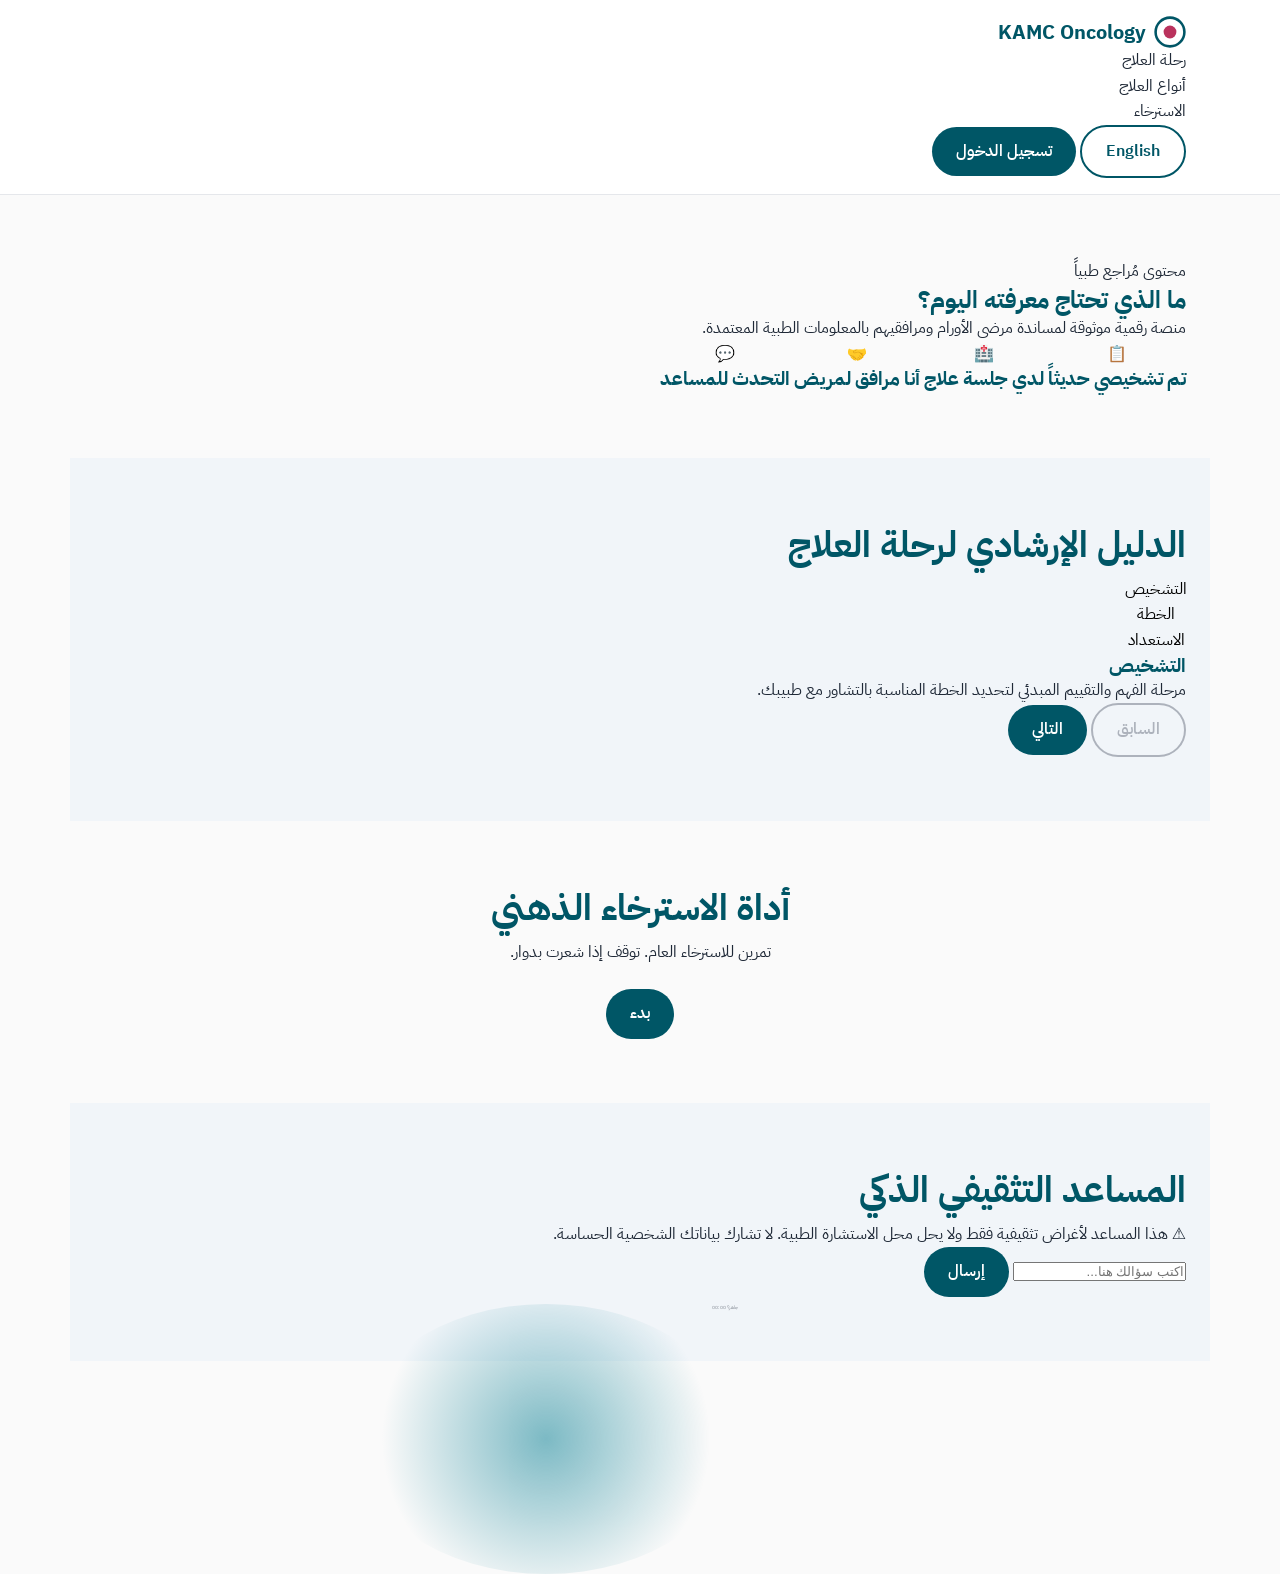
==== index.html @ 9e432407 "Update print statement from 'Hello' to 'Goodbye'" ====
<!DOCTYPE html>
<html lang="ar" dir="rtl">
<head>
    <meta charset="UTF-8">
    <meta name="viewport" content="width=device-width, initial-scale=1.0">
    <title>KAMC Oncology Digital Companion</title>
    <link href="https://fonts.googleapis.com/css2?family=IBM+Plex+Sans+Arabic:wght@400;500;600;700&display=swap" rel="stylesheet">
    <link rel="stylesheet" href="style.css">
</head>
<body>
    <!-- Skip to main content for Accessibility -->
    <a href="#main-content" class="sr-only skip-link" data-i18n="skipLink">تخطي إلى المحتوى الرئيسي</a>

    <!-- Header & Navigation -->
    <header class="main-header" role="banner">
        <div class="container header-content">
            <div class="brand">
                <svg width="32" height="32" viewBox="0 0 100 100"><circle cx="50" cy="50" r="45" fill="none" stroke="var(--teal)" stroke-width="8"/><circle cx="50" cy="50" r="20" fill="var(--rose)"/></svg>
                <span data-i18n="brandName">KAMC Oncology</span>
            </div>
            <nav role="navigation">
                <ul class="nav-links">
                    <li><a href="#journey" data-i18n="navJourney">رحلة العلاج</a></li>
                    <li><a href="#treatments" data-i18n="navTreatments">أنواع العلاج</a></li>
                    <li><a href="#breathing" data-i18n="navBreathing">الاسترخاء</a></li>
                </ul>
            </nav>
            <div class="header-actions">
                <button id="langToggle" class="btn btn-outline" aria-label="تغيير اللغة">English</button>
                <button id="authBtnToggle" class="btn btn-primary" data-i18n="login">تسجيل الدخول</button>
                <button id="logoutBtn" class="btn btn-outline hidden" data-i18n="logout">تسجيل الخروج</button>
            </div>
        </div>
    </header>

    <main id="main-content">
        <!-- Hero Section -->
        <section class="hero container">
            <div class="hero-text">
                <span class="badge" data-i18n="medicalBadge">محتوى مُراجع طبياً</span>
                <h1 data-i18n="heroTitle">ما الذي تحتاج معرفته اليوم؟</h1>
                <p data-i18n="heroDesc">منصة رقمية موثوقة لمساندة مرضى الأورام ومرافقيهم بالمعلومات الطبية المعتمدة.</p>
            </div>
            <div class="hero-cards">
                <button class="card" onclick="document.getElementById('journey').scrollIntoView()">
                    <span class="icon">📋</span>
                    <h3 data-i18n="cardNew">تم تشخيصي حديثاً</h3>
                </button>
                <button class="card" onclick="document.getElementById('treatments').scrollIntoView()">
                    <span class="icon">🏥</span>
                    <h3 data-i18n="cardSession">لدي جلسة علاج</h3>
                </button>
                <button class="card" onclick="document.getElementById('caregiver').scrollIntoView()">
                    <span class="icon">🤝</span>
                    <h3 data-i18n="cardCaregiver">أنا مرافق لمريض</h3>
                </button>
                <button class="card" onclick="document.getElementById('ai-chat').scrollIntoView()">
                    <span class="icon">💬</span>
                    <h3 data-i18n="cardAI">التحدث للمساعد</h3>
                </button>
            </div>
        </section>

        <!-- Journey Stepper -->
        <section id="journey" class="container section-padding bg-soft">
            <h2 class="section-title" data-i18n="journeyTitle">الدليل الإرشادي لرحلة العلاج</h2>
            <div class="stepper">
                <div class="step-buttons" role="tablist">
                    <button class="step-btn active" data-step="0" role="tab" aria-selected="true" data-i18n="step1">التشخيص</button>
                    <button class="step-btn" data-step="1" role="tab" aria-selected="false" data-i18n="step2">الخطة</button>
                    <button class="step-btn" data-step="2" role="tab" aria-selected="false" data-i18n="step3">الاستعداد</button>
                </div>
                <div class="step-content card" aria-live="polite">
                    <h3 id="step-title">التشخيص</h3>
                    <p id="step-desc">مرحلة الفهم والتقييم المبدئي لتحديد الخطة المناسبة بالتشاور مع طبيبك.</p>
                </div>
                <div class="step-controls">
                    <button id="prevStep" class="btn btn-outline" disabled data-i18n="prev">السابق</button>
                    <button id="nextStep" class="btn btn-primary" data-i18n="next">التالي</button>
                </div>
            </div>
        </section>

        <!-- Breathing Tool (Fully Functional) -->
        <section id="breathing" class="container section-padding">
            <h2 class="section-title text-center" data-i18n="breathTitle">أداة الاسترخاء الذهني</h2>
            <p class="text-center" data-i18n="breathWarning">تمرين للاسترخاء العام. توقف إذا شعرت بدوار.</p>
            <div class="breathing-app">
                <div class="breath-circle">
                    <span id="breath-instruction" data-i18n="breathReady">جاهز؟</span>
                    <span id="breath-timer">00:00</span>
                </div>
                <div class="breath-controls mt-4">
                    <button id="startBreath" class="btn btn-primary" data-i18n="start">بدء</button>
                    <button id="pauseBreath" class="btn btn-outline hidden" data-i18n="pause">إيقاف مؤقت</button>
                    <button id="stopBreath" class="btn btn-outline text-danger hidden" data-i18n="stop">إنهاء</button>
                </div>
            </div>
        </section>

        <!-- AI Assistant (Production Ready Structure) -->
        <section id="ai-chat" class="container section-padding bg-soft">
            <h2 class="section-title" data-i18n="aiTitle">المساعد التثقيفي الذكي</h2>
            <div class="chat-container card">
                <div class="chat-disclaimer" data-i18n="aiDisclaimer">
                    ⚠️ هذا المساعد لأغراض تثقيفية فقط ولا يحل محل الاستشارة الطبية. لا تشارك بياناتك الشخصية الحساسة.
                </div>
                <div id="chat-window" class="chat-window" aria-live="polite">
                    <!-- Messages will be injected here -->
                </div>
                <form id="chat-form" class="chat-input-area">
                    <input type="text" id="chat-input" required placeholder="اكتب سؤالك هنا..." data-i18n-placeholder="chatPlaceholder">
                    <button type="submit" class="btn btn-primary" id="chat-submit" data-i18n="send">إرسال</button>
                </form>
            </div>
        </section>
    </main>

    <!-- Auth Modal (Login/Register) -->
    <dialog id="authModal" class="modal">
        <div class="modal-content">
            <button id="closeAuth" class="close-btn">&times;</button>
            <h2 data-i18n="login">تسجيل الدخول</h2>
            <form id="authForm">
                <div class="form-group">
                    <label data-i18n="email">البريد الإلكتروني</label>
                    <input type="email" id="emailInput" required>
                </div>
                <div class="form-group">
                    <label data-i18n="password">كلمة المرور</label>
                    <input type="password" id="passwordInput" required>
                </div>
                <div id="authError" class="text-danger hidden"></div>
                <button type="submit" class="btn btn-primary w-100 mt-4" id="submitAuth" data-i18n="login">دخول</button>
            </form>
        </div>
    </dialog>

    <!-- Toast Notifications -->
    <div id="toastContainer" aria-live="assertive"></div>

    <script src="app.js"></script>
</body>
</html>
---- style.css ----
/* ==========================================================================
   DESIGN SYSTEM & VARIABLES (WCAG 2.2 AA Compliant)
   ========================================================================== */
   :root {
    /* Main Brand Colors */
    --teal: #005666;        /* Deepened from original for text contrast */
    --teal-light: #007A8F;
    --teal-bg: #E5F0F2;
    --rose: #BA325D;        /* Deepened pink for contrast */
    --rose-light: #D94B78;
    
    /* Neutrals */
    --bg-main: #FAFAFA;
    --bg-soft: #F1F5F9;
    --bg-dark: #111827;
    --surface: #FFFFFF;
    
    /* Typography Colors */
    --text-primary: #1F2937;
    --text-secondary: #4B5563;
    --text-muted: #6B7280;
    --text-light: #F9FAFB;
    --text-light-muted: #9CA3AF;
    
    /* Status Colors */
    --danger: #DC2626;
    --danger-bg: #FEF2F2;
    --warning: #F59E0B;
    --border: #E5E7EB;
    
    /* Typography */
    --font-sans: 'IBM Plex Sans Arabic', system-ui, sans-serif;
    
    /* Grid & Spacing (8pt system) */
    --space-4: 0.25rem; --space-8: 0.5rem; --space-16: 1rem;
    --space-24: 1.5rem; --space-32: 2rem; --space-48: 3rem; --space-64: 4rem;
    
    /* Radii & Shadows */
    --radius-sm: 8px; --radius-md: 12px; --radius-lg: 16px; --radius-full: 9999px;
    --shadow-sm: 0 1px 2px rgba(0,0,0,0.05);
    --shadow-md: 0 4px 6px -1px rgba(0,0,0,0.1), 0 2px 4px -1px rgba(0,0,0,0.06);
    
    /* Transitions */
    --trans-fast: 0.2s ease;
    --trans-slow: 0.4s cubic-bezier(0.4, 0, 0.2, 1);
}

/* ==========================================================================
   RESET & BASE
   ========================================================================== */
*, *::before, *::after { box-sizing: border-box; margin: 0; padding: 0; }
html { scroll-behavior: smooth; font-size: 16px; }
body { font-family: var(--font-sans); background: var(--bg-main); color: var(--text-primary); line-height: 1.6; }
img, svg { max-width: 100%; display: block; }
button { background: none; border: none; cursor: pointer; font: inherit; }
ul { list-style: none; }
a { text-decoration: none; color: inherit; }

/* Accessibility */
:focus-visible { outline: 3px solid var(--rose); outline-offset: 2px; }
.sr-only { position: absolute; width: 1px; height: 1px; padding: 0; overflow: hidden; clip: rect(0,0,0,0); white-space: nowrap; border: 0; }
.skip-link { position: absolute; top: -50px; left: 0; background: var(--teal); color: white; padding: var(--space-8) var(--space-16); z-index: 1000; transition: top var(--trans-fast); }
.skip-link:focus { top: 0; }

/* Utility Classes */
.container { width: 100%; max-width: 1140px; margin: 0 auto; padding-inline: var(--space-24); }
.text-center { text-align: center; }
.text-danger { color: var(--danger); }
.text-warning { color: var(--warning); }
.text-muted { color: var(--text-muted); }
.bg-soft { background: var(--bg-soft); }
.bg-dark { background: var(--bg-dark); }
.text-light { color: var(--text-light); }
.text-light-muted { color: var(--text-light-muted); }
.hidden { display: none !important; }
.mt-4 { margin-top: var(--space-24); }
.mb-2 { margin-bottom: var(--space-8); }
.mb-4 { margin-bottom: var(--space-16); }

/* Typography */
h1, h2, h3 { color: var(--teal); line-height: 1.3; font-weight: 700; }
h1.title-light, h2.title-light { color: var(--text-light); }
.section-header { margin-bottom: var(--space-48); }
.section-title { font-size: clamp(1.75rem, 4vw, 2.25rem); margin-bottom: var(--space-8); }
.section-subtitle { font-size: 1.125rem; color: var(--text-secondary); max-width: 700px; margin-inline: auto; }

/* Buttons */
.btn { display: inline-flex; align-items: center; justify-content: center; padding: 0.75rem 1.5rem; border-radius: var(--radius-full); font-weight: 600; font-size: 1rem; transition: all var(--trans-fast); min-height: 48px; }
.btn-sm { padding: 0.5rem 1rem; min-height: 40px; font-size: 0.875rem; }
.btn-lg { padding: 1rem 2rem; font-size: 1.125rem; }
.btn-primary { background: var(--teal); color: white; }
.btn-primary:hover:not(:disabled) { background: var(--teal-light); transform: translateY(-2px); box-shadow: var(--shadow-md); }
.btn-primary:disabled { opacity: 0.6; cursor: not-allowed; }
.btn-secondary { background: var(--rose); color: white; }
.btn-secondary:hover { background: var(--rose-light); transform: translateY(-2px); }
.btn-outline { border: 2px solid var(--teal); color: var(--teal); }
.btn-outline:hover:not(:disabled) { background: var(--teal); color: white; }
.btn-outline:disabled { opacity: 0.5; border-color: var(--text-muted); color: var(--text-muted); cursor: not-allowed; }
.outline-light { border-color: var(--text-light-muted); color: var(--text-light); }
.outline-light:hover { border-color: var(--surface); background: transparent; color: var(--surface); }
.btn-text { color: var(--text-muted); font-weight: 500; }
.btn-text:hover { color: var(--teal); text-decoration: underline; }

/* Layout Elements */
section { padding-block: var(--space-64); }
.card-elevated { background: var(--surface); border-radius: var(--radius-lg); box-shadow: var(--shadow-sm); border: 1px solid var(--border); }

/* ==========================================================================
   HEADER & NAVIGATION
   ========================================================================== */
.main-header { position: sticky; top: 0; z-index: 100; background: rgba(255,255,255,0.95); backdrop-filter: blur(8px); border-bottom: 1px solid var(--border); padding-block: var(--space-16); }
.header-container { display: flex; justify-content: space-between; align-items: center; }
.brand { display: flex; align-items: center; gap: var(--space-8); font-weight: 700; color: var(--teal); font-size: 1.25rem; }
.main-nav { display: flex; align-items: center; gap: var(--space-32); }
.nav-list { display: flex; gap: var(--space-16); }
.nav-list a { padding: var(--space-8); color: var(--text-primary); font-weight: 500; transition: color var(--trans-fast); }
.nav-list a:hover { color: var(--rose); }
.nav-actions { display: flex; gap: var(--space-8); }
.menu-toggle { display: none; width: 44px; height: 44px; position: relative; }
.hamburger, .hamburger::before, .hamburger::after { content: ''; position: absolute; width: 24px; height: 2px; background: var(--teal); left: 10px; transition: var(--trans-fast); }
.hamburger { top: 21px; }
.hamburger::before { top: -8px; left: 0; }
.hamburger::after { top: 8px; left: 0; }

/* ==========================================================================
   HERO SECTION (Grid Balanced)
   ========================================================================== */
.hero-grid { display: grid; grid-template-columns: 1fr 1fr; gap: var(--space-48); align-items: center; }
.medical-badge { display: inline-flex; align-items: center; gap: var(--space-4); background: var(--teal-bg); color: var(--teal); padding: var(--space-4) var(--space-16); border-radius: var(--radius-full); font-size: 0.875rem; font-weight: 600; margin-bottom: var(--space-16); }
.hero-title { font-size: clamp(2rem, 4vw, 3.5rem); margin-bottom: var(--space-16); }
.hero-desc { font-size: 1.125rem; margin-bottom: var(--space-32); }

.path-grid { display: grid; grid-template-columns: 1fr 1fr; gap: var(--space-16); }
.path-card { background: var(--surface); border: 1px solid var(--border); border-radius: var(--radius-lg); padding: var(--space-24); text-align: start; transition: all var(--trans-fast); display: flex; flex-direction: column; gap: var(--space-16); position: relative; overflow: hidden; }
.path-card .icon-wrapper { width: 48px; height: 48px; background: var(--bg-soft); border-radius: var(--radius-md); display: flex; align-items: center; justify-content: center; color: var(--teal); transition: var(--trans-fast); }
.path-card .icon-wrapper svg { width: 24px; height: 24px; }
.path-card h2 { font-size: 1.125rem; margin-bottom: var(--space-4); color: var(--text-primary); transition: color var(--trans-fast); }
.path-card p { font-size: 0.875rem; color: var(--text-secondary); margin: 0; }
.path-card:hover { border-color: var(--teal); box-shadow: var(--shadow-md); transform: translateY(-4px); }
.path-card:hover .icon-wrapper { background: var(--teal); color: white; }
.path-card:hover h2 { color: var(--teal); }

/* ==========================================================================
   JOURNEY STEPPER
   ========================================================================== */
.stepper-container { position: relative; max-width: 800px; margin: 0 auto var(--space-32); padding-top: var(--space-16); }
.stepper-track { position: absolute; top: 38px; left: 0; right: 0; height: 4px; background: var(--border); border-radius: 2px; z-index: 1; }
.stepper-progress { position: absolute; top: 0; right: 0; height: 100%; background: var(--teal); transition: width var(--trans-slow); width: 0%; }
[dir="ltr"] .stepper-progress { right: auto; left: 0; }
.stepper-steps { display: flex; justify-content: space-between; position: relative; z-index: 2; }
.step-btn { display: flex; flex-direction: column; align-items: center; gap: var(--space-8); width: 60px; outline-offset: 4px; }
.step-num { width: 48px; height: 48px; background: var(--surface); border: 3px solid var(--border); border-radius: 50%; display: flex; align-items: center; justify-content: center; font-weight: 700; color: var(--text-muted); transition: all var(--trans-fast); }
.step-lbl { font-size: 0.875rem; font-weight: 600; color: var(--text-muted); transition: color var(--trans-fast); }
.step-btn.active .step-num, .step-btn:hover .step-num { border-color: var(--teal); color: var(--teal); }
.step-btn.active .step-num { background: var(--teal); color: white; transform: scale(1.1); box-shadow: var(--shadow-sm); }
.step-btn.active .step-lbl { color: var(--teal); }

.journey-content { max-width: 800px; margin: 0 auto; padding: var(--space-32); min-height: 200px; animation: fadeIn var(--trans-fast); }
@keyframes fadeIn { from { opacity: 0; transform: translateY(10px); } to { opacity: 1; transform: translateY(0); } }

.journey-details-grid { display: grid; grid-template-columns: 1fr; gap: var(--space-16); margin-top: var(--space-16); }
.detail-box { background: var(--bg-soft); padding: var(--space-16); border-radius: var(--radius-md); border-right: 4px solid var(--teal); }
[dir="ltr"] .detail-box { border-right: none; border-left: 4px solid var(--teal); }
.detail-box h4 { margin-bottom: var(--space-8); font-size: 1rem; }

/* ==========================================================================
   TREATMENT TABS
   ========================================================================== */
.split-layout { display: grid; grid-template-columns: 250px 1fr; gap: var(--space-32); align-items: start; }
.treatment-tabs { display: flex; flex-direction: column; gap: var(--space-8); }
.tab-btn { padding: var(--space-16); text-align: start; border-radius: var(--radius-md); font-weight: 600; color: var(--text-secondary); border: 1px solid transparent; transition: all var(--trans-fast); position: relative; }
.tab-btn:hover { background: var(--surface); border-color: var(--border); }
.tab-btn.active { background: var(--surface); color: var(--teal); border-color: var(--border); box-shadow: var(--shadow-sm); }
.tab-btn.active::before { content: ''; position: absolute; right: 0; top: 10%; bottom: 10%; width: 4px; background: var(--teal); border-radius: 4px; }
[dir="ltr"] .tab-btn.active::before { right: auto; left: 0; }

.treatment-details { padding: var(--space-32); min-height: 300px; animation: fadeIn var(--trans-fast); }
.bullet-list { list-style: none; margin-top: var(--space-16); }
.bullet-list li { position: relative; padding-inline-start: var(--space-24); margin-bottom: var(--space-8); color: var(--text-secondary); }
.bullet-list li::before { content: '•'; position: absolute; inset-inline-start: 8px; color: var(--teal); font-size: 1.5rem; line-height: 1; top: -4px; }

/* ==========================================================================
   BREATHING EXERCISE (Restored & Enhanced)
   ========================================================================== */
.breathing-section { border-top: 4px solid var(--teal-light); }
.breath-setup { margin-bottom: var(--space-32); }
.custom-select { padding: 8px 16px; border-radius: var(--radius-full); border: 1px solid var(--text-muted); background: var(--bg-dark); color: white; font-family: inherit; font-size: 1rem; cursor: pointer; }

.breath-ui { position: relative; width: 280px; height: 280px; margin: 0 auto var(--space-32); display: flex; align-items: center; justify-content: center; }
.breath-circle-bg { position: absolute; inset: 0; border: 2px dashed rgba(255,255,255,0.2); border-radius: 50%; }
.breath-circle { position: absolute; width: 100%; height: 100%; background: radial-gradient(circle, var(--teal-light) 0%, transparent 70%); border-radius: 50%; opacity: 0.5; transform: scale(0.3); transition: transform 0.5s linear; }
.breath-text { position: relative; z-index: 2; display: flex; flex-direction: column; align-items: center; }
.phase-text { font-size: 2rem; font-weight: 700; color: white; text-shadow: 0 2px 4px rgba(0,0,0,0.3); margin-bottom: var(--space-8); }
.time-text { font-size: 1.5rem; font-variant-numeric: tabular-nums; opacity: 0.8; }

/* CSS Classes for Animation states controlled by JS */
.breath-circle.inhale { transform: scale(1); transition-duration: 4s; }
.breath-circle.hold { transform: scale(1); transition-duration: 0s; }
.breath-circle.exhale { transform: scale(0.3); transition-duration: 6s; }

.breath-controls { display: flex; justify-content: center; gap: var(--space-16); }

/* ==========================================================================
   CAREGIVER ACCORDION
   ========================================================================== */
.accordion-group { max-width: 800px; margin: 0 auto; display: flex; flex-direction: column; gap: var(--space-16); }
.accordion-item { overflow: hidden; }
.accordion-trigger { width: 100%; display: flex; justify-content: space-between; align-items: center; padding: var(--space-24); font-size: 1.125rem; font-weight: 600; color: var(--text-primary); text-align: start; }
.accordion-trigger .chevron { width: 24px; height: 24px; fill: var(--text-muted); transition: transform var(--trans-fast); }
.accordion-trigger[aria-expanded="true"] { color: var(--teal); padding-bottom: var(--space-8); }
.accordion-trigger[aria-expanded="true"] .chevron { transform: rotate(180deg); fill: var(--teal); }

.accordion-content { max-height: 0; overflow: hidden; transition: max-height var(--trans-slow); }
.accordion-content .content-inner { padding: 0 var(--space-24) var(--space-24) var(--space-24); color: var(--text-secondary); }
.border-danger-left { border-right: 4px solid var(--danger); background: var(--danger-bg); padding: var(--space-16); border-radius: var(--radius-sm); }
[dir="ltr"] .border-danger-left { border-right: none; border-left: 4px solid var(--danger); }

/* ==========================================================================
   VIDEO LIBRARY
   ========================================================================== */
.video-grid { display: grid; grid-template-columns: repeat(auto-fit, minmax(300px, 1fr)); gap: var(--space-32); }
.video-card { background: var(--surface); border: 1px solid var(--border); border-radius: var(--radius-lg); overflow: hidden; cursor: pointer; transition: transform var(--trans-fast); display: flex; flex-direction: column; }
.video-card:hover { transform: translateY(-4px); box-shadow: var(--shadow-md); border-color: var(--teal-light); }
.vid-thumb { height: 180px; position: relative; display: flex; align-items: center; justify-content: center; }
.vid-overlay { position: absolute; inset: 0; background: linear-gradient(180deg, transparent 50%, rgba(0,0,0,0.6)); }
.play-icon { width: 64px; height: 64px; fill: white; z-index: 2; transition: transform var(--trans-fast); filter: drop-shadow(0 4px 4px rgba(0,0,0,0.3)); }
.video-card:hover .play-icon { transform: scale(1.1); }
.vid-duration { position: absolute; bottom: 8px; right: 8px; background: rgba(0,0,0,0.8); color: white; padding: 2px 8px; border-radius: 4px; font-size: 0.75rem; font-weight: 600; z-index: 2; }
[dir="rtl"] .vid-duration { right: auto; left: 8px; }
.vid-info { padding: var(--space-16); }
.vid-info h3 { font-size: 1.125rem; margin-bottom: var(--space-8); }
.vid-info p { font-size: 0.875rem; color: var(--text-secondary); margin: 0; }

/* ==========================================================================
   CHATBOT (Educational Guide)
   ========================================================================== */
.chat-wrapper { max-width: 700px; margin: 0 auto; height: 500px; display: flex; flex-direction: column; border: 1px solid var(--border); overflow: hidden; }
.chat-header { background: var(--teal); color: white; padding: var(--space-16); display: flex; justify-content: space-between; align-items: center; }
.chat-title-area { display: flex; align-items: center; gap: var(--space-8); }
.chat-title { font-size: 1.125rem; color: white; margin: 0; }
.chat-header .btn-text { color: rgba(255,255,255,0.8); }
.chat-header .btn-text:hover { color: white; text-decoration: none; }

.chat-body { flex: 1; background: var(--bg-main); padding: var(--space-16); overflow-y: auto; display: flex; flex-direction: column; gap: var(--space-16); }
.message { display: flex; width: 100%; }
.message.assistant { justify-content: flex-start; }
.message.user { justify-content: flex-end; }
.bubble { max-width: 85%; padding: 12px 16px; border-radius: var(--radius-lg); font-size: 0.95rem; line-height: 1.5; animation: fadeIn var(--trans-fast); }
.assistant .bubble { background: var(--surface); border: 1px solid var(--border); border-bottom-right-radius: 4px; color: var(--text-primary); }
[dir="ltr"] .assistant .bubble { border-bottom-right-radius: var(--radius-lg); border-bottom-left-radius: 4px; }
.user .bubble { background: var(--teal); color: white; border-bottom-left-radius: 4px; }
[dir="ltr"] .user .bubble { border-bottom-left-radius: var(--radius-lg); border-bottom-right-radius: 4px; }

.chat-footer { background: var(--surface); border-top: 1px solid var(--border); padding: var(--space-16); display: flex; flex-direction: column; gap: var(--space-8); }
.suggestions { display: flex; gap: var(--space-8); overflow-x: auto; scrollbar-width: none; padding-bottom: 4px; }
.chip { padding: 6px 12px; background: var(--bg-soft); border: 1px solid var(--border); border-radius: var(--radius-full); font-size: 0.875rem; color: var(--text-secondary); white-space: nowrap; transition: background var(--trans-fast); }
.chip:hover { background: var(--teal-bg); border-color: var(--teal); color: var(--teal); }

.input-group { display: flex; gap: var(--space-8); }
.input-group input { flex: 1; padding: 12px 16px; border: 1px solid var(--border); border-radius: var(--radius-full); font-family: inherit; font-size: 1rem; transition: border-color var(--trans-fast); }
.input-group input:focus { outline: none; border-color: var(--teal); box-shadow: 0 0 0 3px rgba(0, 86, 102, 0.1); }

/* ==========================================================================
   FOOTER & MODALS
   ========================================================================== */
.main-footer { background: var(--bg-dark); color: var(--text-light); padding-block: var(--space-48); border-top: 4px solid var(--teal); }

.custom-modal { margin: auto; padding: 0; border: none; border-radius: var(--radius-lg); background: transparent; width: 90vw; max-width: 800px; box-shadow: var(--shadow-lg); }
.custom-modal::backdrop { background: rgba(17, 24, 39, 0.8); backdrop-filter: blur(4px); }
.modal-content { background: var(--bg-dark); position: relative; border: 1px solid rgba(255,255,255,0.1); border-radius: var(--radius-lg); overflow: hidden; }
.close-btn { position: absolute; top: 16px; right: 16px; width: 32px; height: 32px; background: rgba(255,255,255,0.1); color: white; border-radius: 50%; display: flex; align-items: center; justify-content: center; font-size: 1.5rem; transition: background var(--trans-fast); z-index: 10; }
[dir="rtl"] .close-btn { right: auto; left: 16px; }
.close-btn:hover { background: var(--danger); }
.video-player-placeholder { padding-bottom: 56.25%; height: 0; display: flex; flex-direction: column; align-items: center; justify-content: center; text-align: center; padding-inline: 20px; }

.toast-container { position: fixed; bottom: 24px; left: 50%; transform: translateX(-50%); display: flex; flex-direction: column; gap: 8px; z-index: 9999; }
.toast { background: var(--teal); color: white; padding: 12px 24px; border-radius: var(--radius-full); font-size: 0.9rem; font-weight: 500; box-shadow: var(--shadow-md); animation: slideUp 0.3s ease forwards; }
@keyframes slideUp { from { opacity: 0; transform: translateY(20px); } to { opacity: 1; transform: translateY(0); } }

/* ==========================================================================
   RESPONSIVE (Mobile adjustments)
   ========================================================================== */
@media (max-width: 768px) {
    .menu-toggle { display: block; }
    .main-nav { position: fixed; top: 76px; left: 0; right: 0; background: var(--surface); flex-direction: column; padding: var(--space-24); box-shadow: var(--shadow-md); transform: translateY(-150%); transition: transform var(--trans-slow); border-bottom: 1px solid var(--border); }
    .main-nav.active { transform: translateY(0); }
    .nav-list { flex-direction: column; align-items: center; width: 100%; }
    .nav-actions { margin-top: var(--space-16); flex-direction: column; width: 100%; }
    
    .hero-grid { grid-template-columns: 1fr; text-align: center; gap: var(--space-32); }
    .path-grid { grid-template-columns: 1fr; }
    .path-card { align-items: center; text-align: center; }
    
    .stepper-steps { overflow-x: auto; padding-bottom: 8px; justify-content: flex-start; gap: 32px; }
    .stepper-track { top: 24px; }
    .step-num { width: 32px; height: 32px; font-size: 0.875rem; border-width: 2px; }
    
    .split-layout { grid-template-columns: 1fr; gap: var(--space-16); }
    .treatment-tabs { flex-direction: row; overflow-x: auto; padding-bottom: 4px; border-bottom: 1px solid var(--border); }
    .tab-btn { white-space: nowrap; border: none; border-radius: 0; padding: var(--space-8) var(--space-16); }
    .tab-btn.active { box-shadow: none; border-bottom: 3px solid var(--teal); }
    .tab-btn.active::before { display: none; }
    .treatment-details { padding: var(--space-16); min-height: auto; }
}

@media (prefers-reduced-motion: reduce) {
    * { animation-duration: 0.01ms !important; transition-duration: 0.01ms !important; }
}
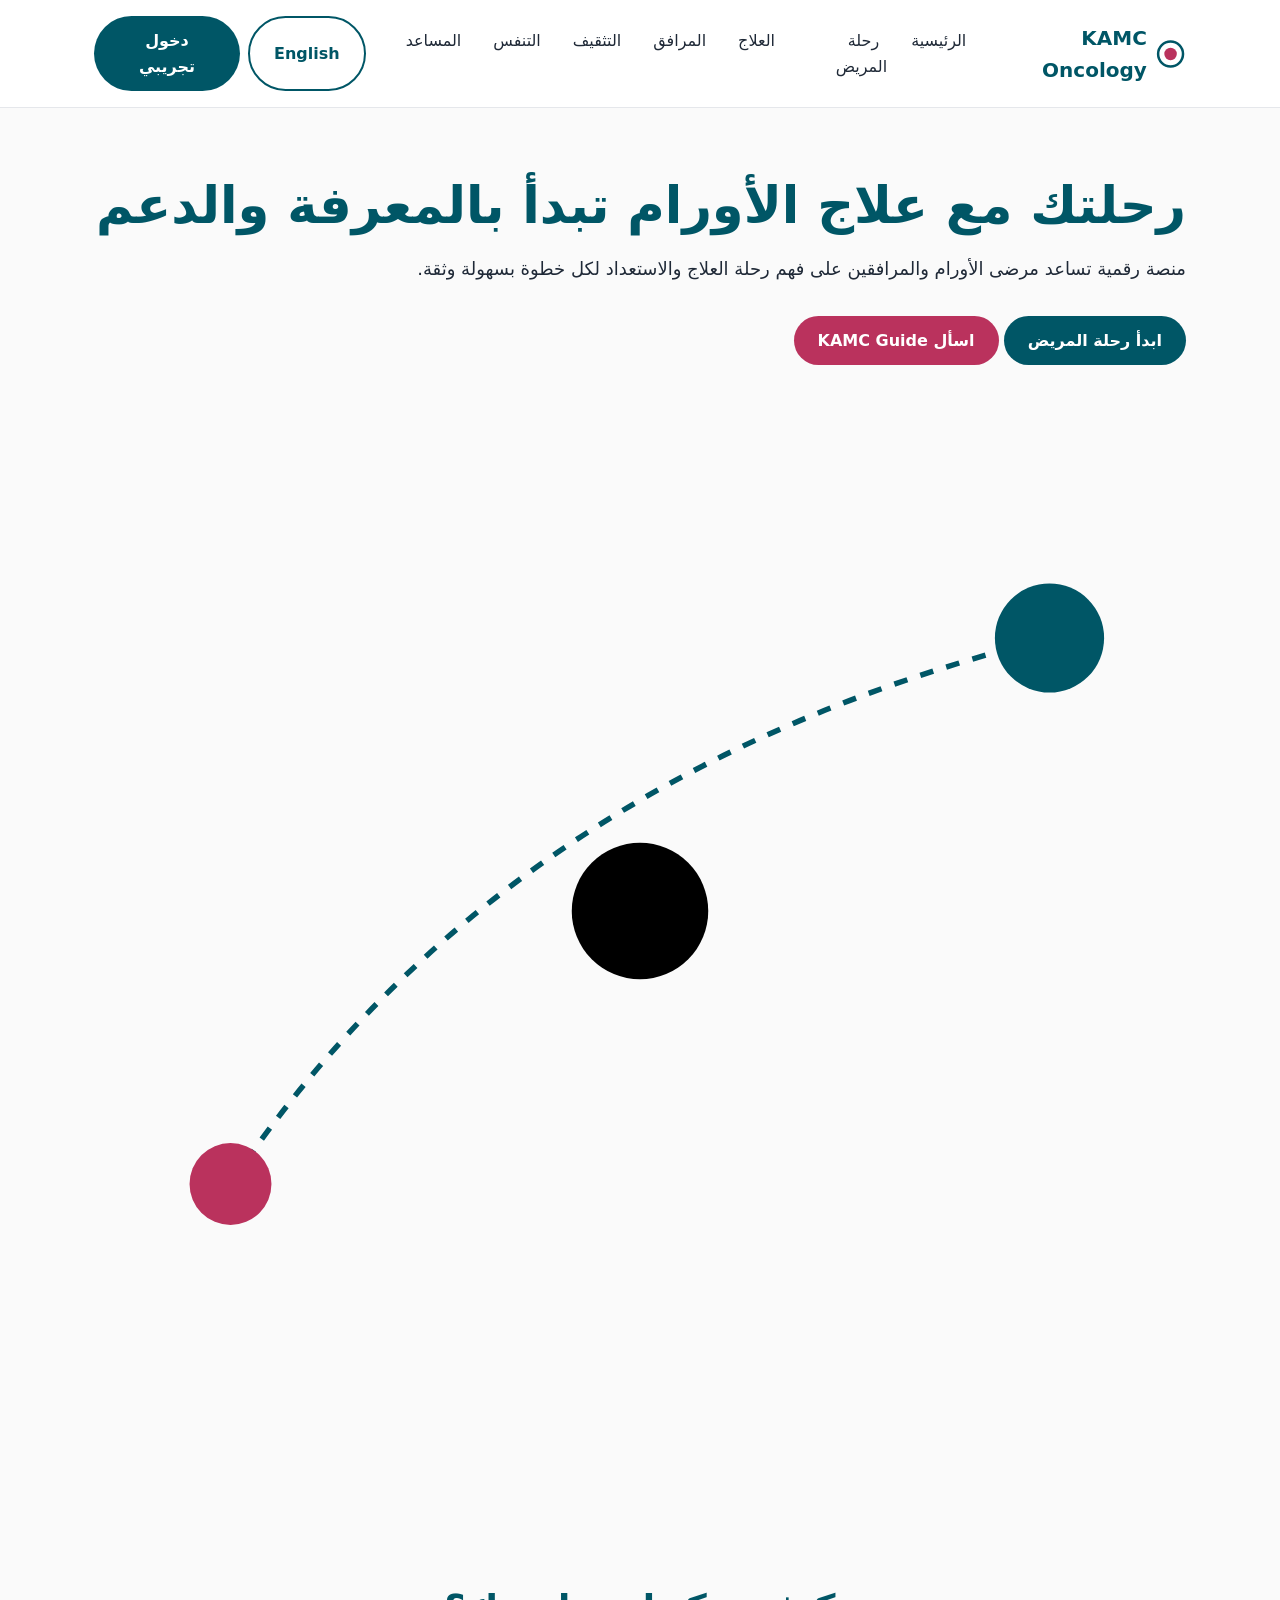
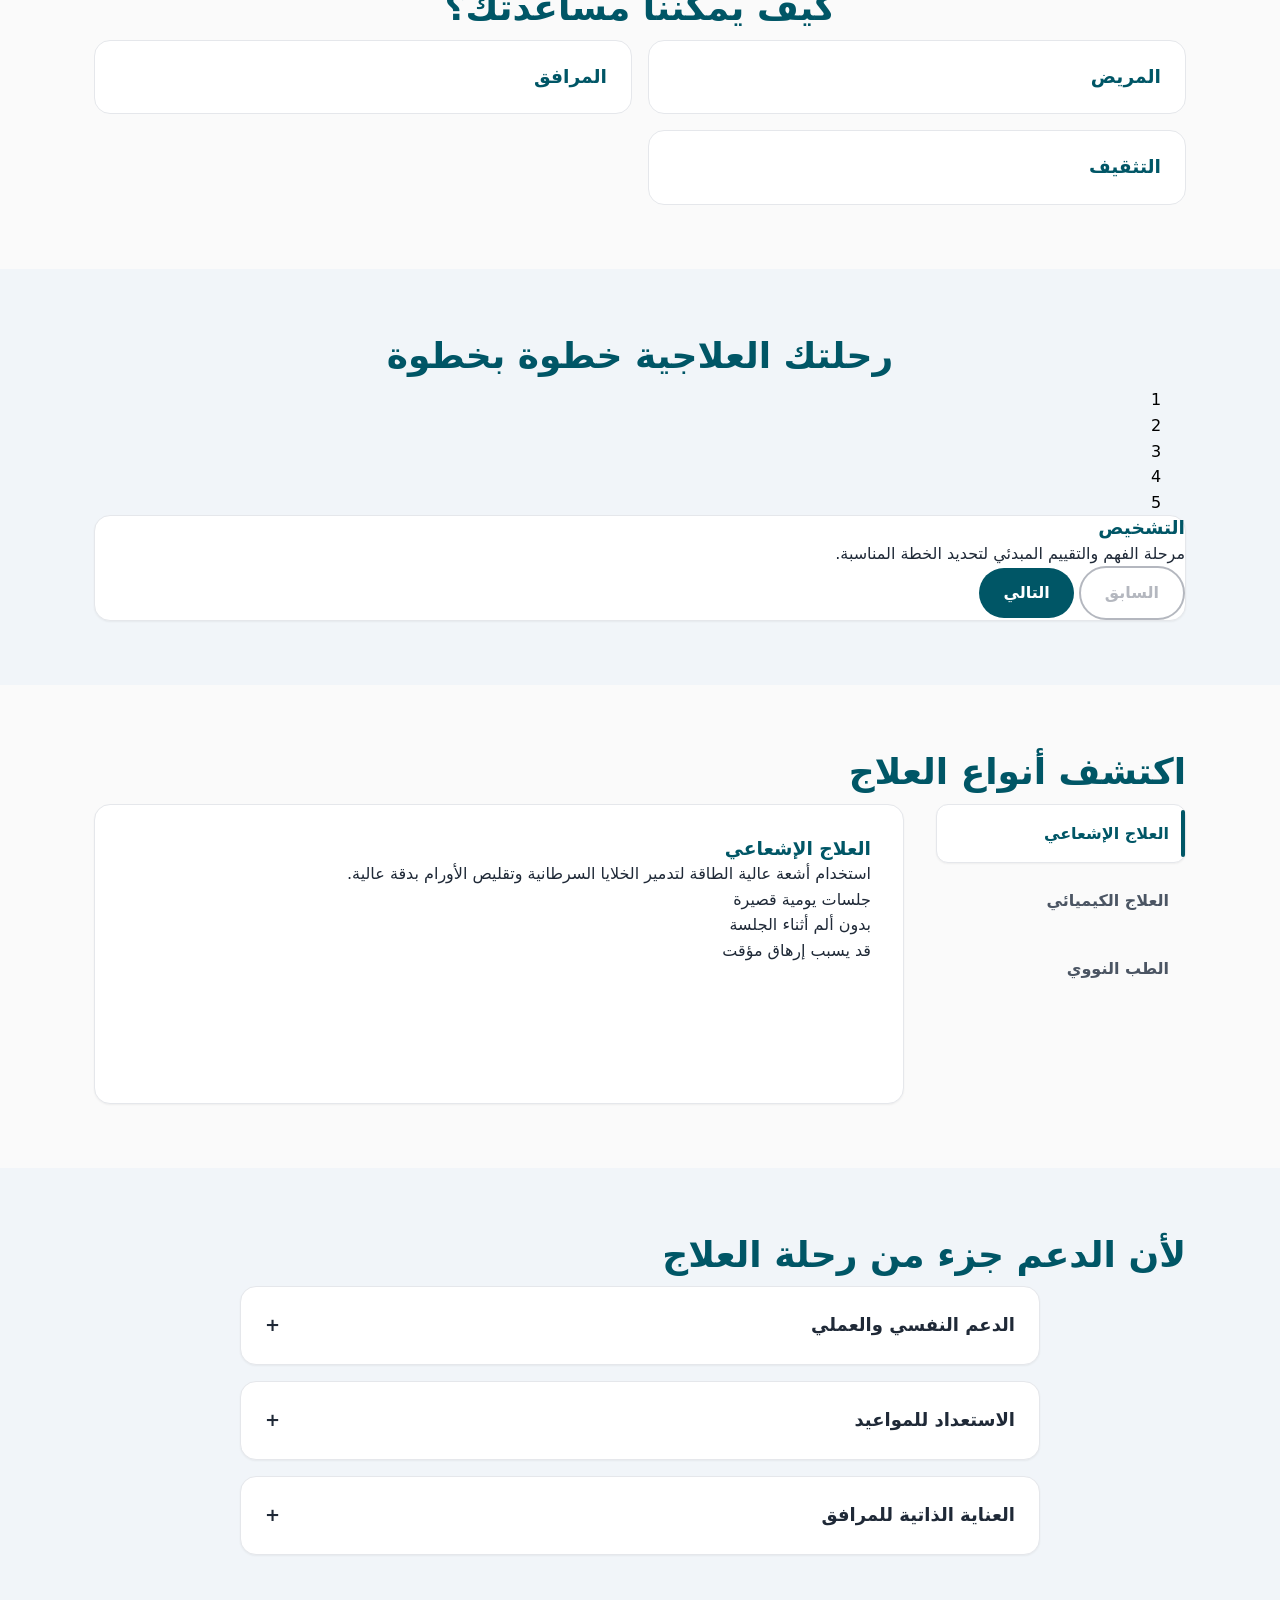
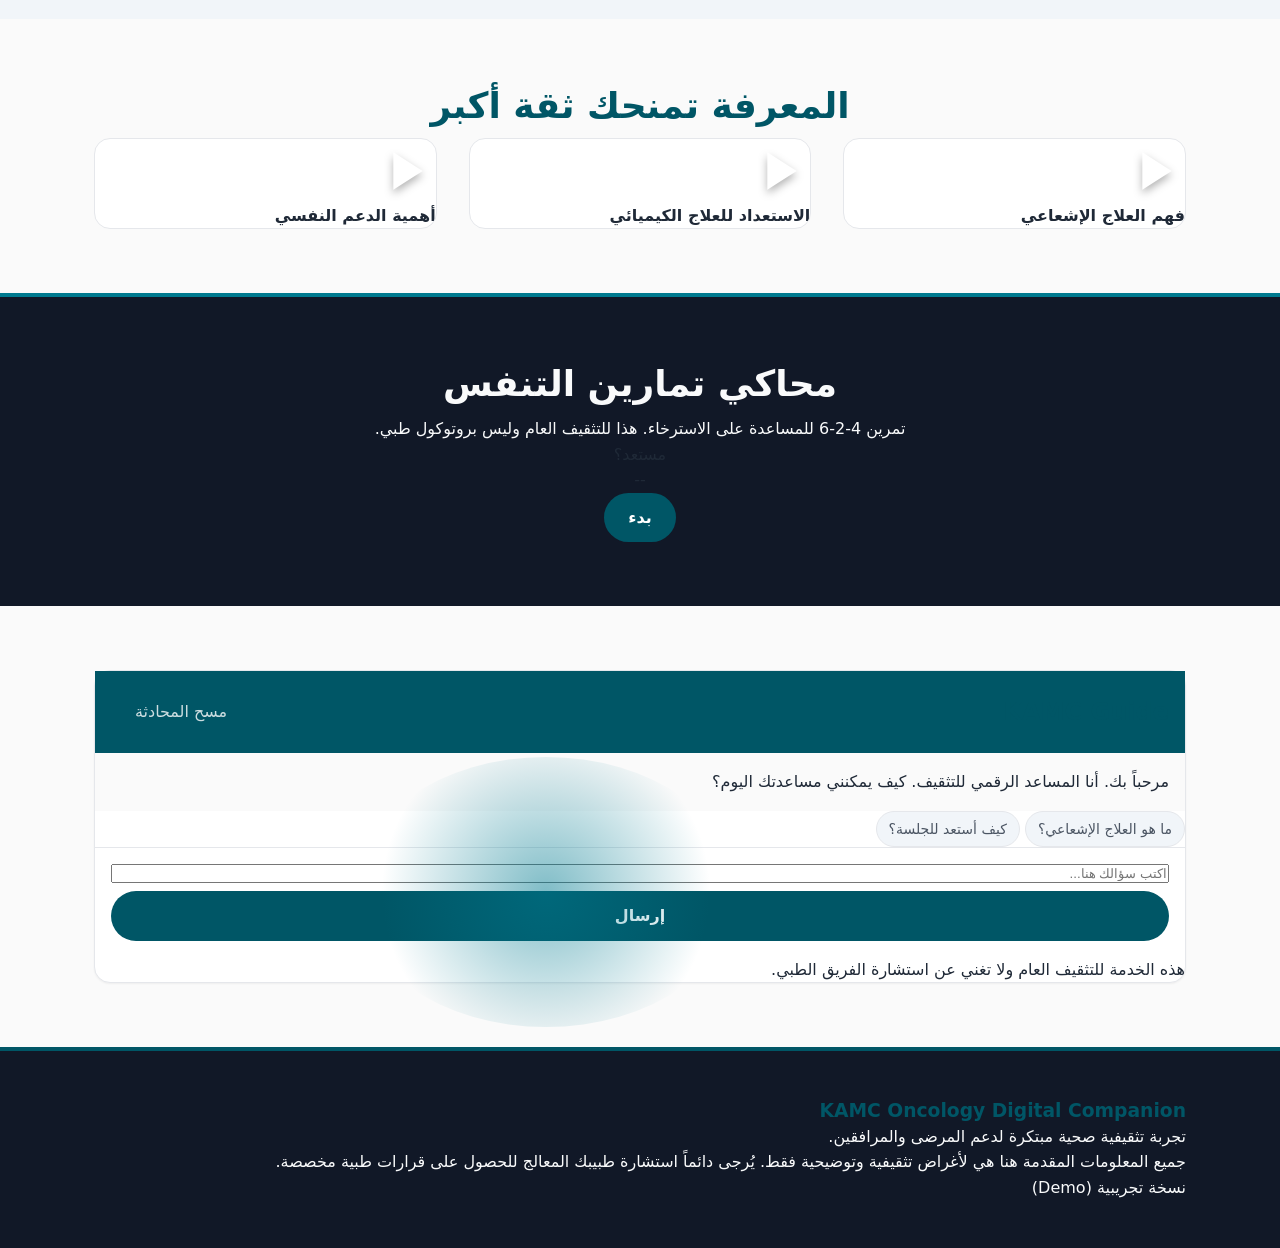
==== commit e6cfb69e: "Update index.html" ====
--- a/index.html
+++ b/index.html
@@ -2,142 +2,277 @@
 <html lang="ar" dir="rtl">
 <head>
     <meta charset="UTF-8">
-    <meta name="viewport" content="width=device-width, initial-scale=1.0">
+    <meta name="viewport" content="width=device-width, initial-scale=1.0, maximum-scale=5.0">
     <title>KAMC Oncology Digital Companion</title>
-    <link href="https://fonts.googleapis.com/css2?family=IBM+Plex+Sans+Arabic:wght@400;500;600;700&display=swap" rel="stylesheet">
     <link rel="stylesheet" href="style.css">
 </head>
 <body>
-    <!-- Skip to main content for Accessibility -->
-    <a href="#main-content" class="sr-only skip-link" data-i18n="skipLink">تخطي إلى المحتوى الرئيسي</a>
-
-    <!-- Header & Navigation -->
-    <header class="main-header" role="banner">
-        <div class="container header-content">
+    <!-- Header -->
+    <header class="main-header">
+        <div class="container header-container">
             <div class="brand">
-                <svg width="32" height="32" viewBox="0 0 100 100"><circle cx="50" cy="50" r="45" fill="none" stroke="var(--teal)" stroke-width="8"/><circle cx="50" cy="50" r="20" fill="var(--rose)"/></svg>
-                <span data-i18n="brandName">KAMC Oncology</span>
-            </div>
-            <nav role="navigation">
-                <ul class="nav-links">
-                    <li><a href="#journey" data-i18n="navJourney">رحلة العلاج</a></li>
-                    <li><a href="#treatments" data-i18n="navTreatments">أنواع العلاج</a></li>
-                    <li><a href="#breathing" data-i18n="navBreathing">الاسترخاء</a></li>
+                <svg width="32" height="32" viewBox="0 0 100 100" class="brand-logo">
+                    <circle cx="50" cy="50" r="40" fill="none" stroke="var(--teal)" stroke-width="8"/>
+                    <circle cx="50" cy="50" r="20" fill="var(--rose)"/>
+                </svg>
+                <span class="brand-text">KAMC Oncology</span>
+            </div>
+            
+            <button class="menu-toggle" aria-label="Toggle Menu" aria-expanded="false">
+                <span class="hamburger"></span>
+            </button>
+
+            <nav class="main-nav">
+                <ul class="nav-list">
+                    <li><a href="#hero" data-i18n="nav.home">الرئيسية</a></li>
+                    <li><a href="#journey" data-i18n="nav.journey">رحلة المريض</a></li>
+                    <li><a href="#treatment" data-i18n="nav.treatment">العلاج</a></li>
+                    <li><a href="#caregiver" data-i18n="nav.caregiver">المرافق</a></li>
+                    <li><a href="#education" data-i18n="nav.education">التثقيف</a></li>
+                    <li><a href="#breathing" data-i18n="nav.breathing">التنفس</a></li>
+                    <li><a href="#guide" data-i18n="nav.guide">المساعد</a></li>
                 </ul>
+                <div class="nav-actions">
+                    <button id="langSwitcher" class="btn btn-outline">English</button>
+                    <button id="loginBtn" class="btn btn-primary" data-i18n="nav.login">دخول تجريبي</button>
+                </div>
             </nav>
-            <div class="header-actions">
-                <button id="langToggle" class="btn btn-outline" aria-label="تغيير اللغة">English</button>
-                <button id="authBtnToggle" class="btn btn-primary" data-i18n="login">تسجيل الدخول</button>
-                <button id="logoutBtn" class="btn btn-outline hidden" data-i18n="logout">تسجيل الخروج</button>
-            </div>
         </div>
     </header>
 
-    <main id="main-content">
-        <!-- Hero Section -->
-        <section class="hero container">
-            <div class="hero-text">
-                <span class="badge" data-i18n="medicalBadge">محتوى مُراجع طبياً</span>
-                <h1 data-i18n="heroTitle">ما الذي تحتاج معرفته اليوم؟</h1>
-                <p data-i18n="heroDesc">منصة رقمية موثوقة لمساندة مرضى الأورام ومرافقيهم بالمعلومات الطبية المعتمدة.</p>
-            </div>
-            <div class="hero-cards">
-                <button class="card" onclick="document.getElementById('journey').scrollIntoView()">
-                    <span class="icon">📋</span>
-                    <h3 data-i18n="cardNew">تم تشخيصي حديثاً</h3>
-                </button>
-                <button class="card" onclick="document.getElementById('treatments').scrollIntoView()">
-                    <span class="icon">🏥</span>
-                    <h3 data-i18n="cardSession">لدي جلسة علاج</h3>
-                </button>
-                <button class="card" onclick="document.getElementById('caregiver').scrollIntoView()">
-                    <span class="icon">🤝</span>
-                    <h3 data-i18n="cardCaregiver">أنا مرافق لمريض</h3>
-                </button>
-                <button class="card" onclick="document.getElementById('ai-chat').scrollIntoView()">
-                    <span class="icon">💬</span>
-                    <h3 data-i18n="cardAI">التحدث للمساعد</h3>
-                </button>
-            </div>
-        </section>
-
-        <!-- Journey Stepper -->
-        <section id="journey" class="container section-padding bg-soft">
-            <h2 class="section-title" data-i18n="journeyTitle">الدليل الإرشادي لرحلة العلاج</h2>
-            <div class="stepper">
-                <div class="step-buttons" role="tablist">
-                    <button class="step-btn active" data-step="0" role="tab" aria-selected="true" data-i18n="step1">التشخيص</button>
-                    <button class="step-btn" data-step="1" role="tab" aria-selected="false" data-i18n="step2">الخطة</button>
-                    <button class="step-btn" data-step="2" role="tab" aria-selected="false" data-i18n="step3">الاستعداد</button>
-                </div>
-                <div class="step-content card" aria-live="polite">
-                    <h3 id="step-title">التشخيص</h3>
-                    <p id="step-desc">مرحلة الفهم والتقييم المبدئي لتحديد الخطة المناسبة بالتشاور مع طبيبك.</p>
-                </div>
-                <div class="step-controls">
-                    <button id="prevStep" class="btn btn-outline" disabled data-i18n="prev">السابق</button>
-                    <button id="nextStep" class="btn btn-primary" data-i18n="next">التالي</button>
-                </div>
-            </div>
-        </section>
-
-        <!-- Breathing Tool (Fully Functional) -->
-        <section id="breathing" class="container section-padding">
-            <h2 class="section-title text-center" data-i18n="breathTitle">أداة الاسترخاء الذهني</h2>
-            <p class="text-center" data-i18n="breathWarning">تمرين للاسترخاء العام. توقف إذا شعرت بدوار.</p>
-            <div class="breathing-app">
-                <div class="breath-circle">
-                    <span id="breath-instruction" data-i18n="breathReady">جاهز؟</span>
-                    <span id="breath-timer">00:00</span>
-                </div>
-                <div class="breath-controls mt-4">
-                    <button id="startBreath" class="btn btn-primary" data-i18n="start">بدء</button>
-                    <button id="pauseBreath" class="btn btn-outline hidden" data-i18n="pause">إيقاف مؤقت</button>
-                    <button id="stopBreath" class="btn btn-outline text-danger hidden" data-i18n="stop">إنهاء</button>
-                </div>
-            </div>
-        </section>
-
-        <!-- AI Assistant (Production Ready Structure) -->
-        <section id="ai-chat" class="container section-padding bg-soft">
-            <h2 class="section-title" data-i18n="aiTitle">المساعد التثقيفي الذكي</h2>
-            <div class="chat-container card">
-                <div class="chat-disclaimer" data-i18n="aiDisclaimer">
-                    ⚠️ هذا المساعد لأغراض تثقيفية فقط ولا يحل محل الاستشارة الطبية. لا تشارك بياناتك الشخصية الحساسة.
-                </div>
-                <div id="chat-window" class="chat-window" aria-live="polite">
-                    <!-- Messages will be injected here -->
-                </div>
-                <form id="chat-form" class="chat-input-area">
-                    <input type="text" id="chat-input" required placeholder="اكتب سؤالك هنا..." data-i18n-placeholder="chatPlaceholder">
-                    <button type="submit" class="btn btn-primary" id="chat-submit" data-i18n="send">إرسال</button>
-                </form>
+    <main>
+        <!-- Immersive Hero -->
+        <section id="hero" class="hero-section">
+            <div class="container hero-container">
+                <div class="hero-content">
+                    <h1 class="hero-title" data-i18n="hero.title">رحلتك مع علاج الأورام تبدأ بالمعرفة والدعم</h1>
+                    <p class="hero-desc" data-i18n="hero.desc">منصة رقمية تساعد مرضى الأورام والمرافقين على فهم رحلة العلاج والاستعداد لكل خطوة بسهولة وثقة.</p>
+                    <div class="hero-ctas">
+                        <a href="#journey" class="btn btn-primary btn-large" data-i18n="hero.ctaPrimary">ابدأ رحلة المريض</a>
+                        <a href="#guide" class="btn btn-secondary btn-large" data-i18n="hero.ctaSecondary">اسأل KAMC Guide</a>
+                    </div>
+                </div>
+                <div class="hero-visual" aria-hidden="true">
+                    <svg viewBox="0 0 400 400" class="abstract-nodes">
+                        <path d="M50,300 Q150,150 350,100" fill="none" stroke="var(--teal)" stroke-width="2" stroke-dasharray="5,5"/>
+                        <circle cx="50" cy="300" r="15" fill="var(--rose)" class="node-pulse"/>
+                        <circle cx="200" cy="200" r="25" fill="var(--hope)" class="node-float"/>
+                        <circle cx="350" cy="100" r="20" fill="var(--teal)" class="node-pulse delay"/>
+                    </svg>
+                </div>
+            </div>
+        </section>
+
+        <!-- Choose Your Path -->
+        <section id="path" class="path-section">
+            <div class="container">
+                <h2 class="section-title text-center" data-i18n="path.title">كيف يمكننا مساعدتك؟</h2>
+                <div class="path-grid">
+                    <button class="path-card organic-shape" data-target="patient">
+                        <h3 data-i18n="path.patient">المريض</h3>
+                    </button>
+                    <button class="path-card organic-shape alt-1" data-target="caregiver">
+                        <h3 data-i18n="path.caregiver">المرافق</h3>
+                    </button>
+                    <button class="path-card organic-shape alt-2" data-target="education">
+                        <h3 data-i18n="path.education">التثقيف</h3>
+                    </button>
+                </div>
+            </div>
+        </section>
+
+        <!-- Interactive Patient Journey -->
+        <section id="journey" class="journey-section bg-soft">
+            <div class="container">
+                <h2 class="section-title text-center" data-i18n="journey.title">رحلتك العلاجية خطوة بخطوة</h2>
+                <div class="journey-tracker">
+                    <div class="journey-line"></div>
+                    <div class="journey-steps">
+                        <button class="step-btn active" data-step="0">1</button>
+                        <button class="step-btn" data-step="1">2</button>
+                        <button class="step-btn" data-step="2">3</button>
+                        <button class="step-btn" data-step="3">4</button>
+                        <button class="step-btn" data-step="4">5</button>
+                    </div>
+                </div>
+                <div class="journey-content-card card-elevated">
+                    <h3 id="stepTitle" class="step-title">التشخيص</h3>
+                    <p id="stepDesc" class="step-desc">مرحلة الفهم والتقييم المبدئي لتحديد الخطة المناسبة.</p>
+                    <div class="step-controls">
+                        <button id="prevStep" class="btn btn-outline" disabled data-i18n="journey.prev">السابق</button>
+                        <button id="nextStep" class="btn btn-primary" data-i18n="journey.next">التالي</button>
+                    </div>
+                </div>
+            </div>
+        </section>
+
+        <!-- Treatment Explorer -->
+        <section id="treatment" class="treatment-section">
+            <div class="container">
+                <h2 class="section-title" data-i18n="treatment.title">اكتشف أنواع العلاج</h2>
+                <div class="split-layout">
+                    <div class="treatment-tabs">
+                        <button class="tab-btn active" data-tab="radio" data-i18n="treatment.radio">العلاج الإشعاعي</button>
+                        <button class="tab-btn" data-tab="chemo" data-i18n="treatment.chemo">العلاج الكيميائي</button>
+                        <button class="tab-btn" data-tab="nuclear" data-i18n="treatment.nuclear">الطب النووي</button>
+                    </div>
+                    <div class="treatment-details card-elevated" id="treatmentContent">
+                        <h3 data-i18n="treatment.radioTitle">العلاج الإشعاعي</h3>
+                        <p data-i18n="treatment.radioDesc">استخدام أشعة عالية الطاقة لتدمير الخلايا السرطانية وتقليص الأورام بدقة عالية.</p>
+                        <ul class="feature-list" id="treatmentList">
+                            <li data-i18n="treatment.radioL1">جلسات يومية قصيرة</li>
+                            <li data-i18n="treatment.radioL2">بدون ألم أثناء الجلسة</li>
+                            <li data-i18n="treatment.radioL3">قد يسبب إرهاق مؤقت</li>
+                        </ul>
+                    </div>
+                </div>
+            </div>
+        </section>
+
+        <!-- Caregiver Support -->
+        <section id="caregiver" class="caregiver-section bg-soft">
+            <div class="container">
+                <h2 class="section-title" data-i18n="caregiver.title">لأن الدعم جزء من رحلة العلاج</h2>
+                <div class="accordion-group">
+                    <div class="accordion-item card-elevated">
+                        <button class="accordion-trigger" aria-expanded="false">
+                            <span data-i18n="caregiver.q1">الدعم النفسي والعملي</span>
+                            <span class="icon-plus">+</span>
+                        </button>
+                        <div class="accordion-content">
+                            <p data-i18n="caregiver.a1">كن مستمعاً جيداً، وقدم المساعدة في المهام اليومية البسيطة لتخفيف العبء.</p>
+                        </div>
+                    </div>
+                    <div class="accordion-item card-elevated">
+                        <button class="accordion-trigger" aria-expanded="false">
+                            <span data-i18n="caregiver.q2">الاستعداد للمواعيد</span>
+                            <span class="icon-plus">+</span>
+                        </button>
+                        <div class="accordion-content">
+                            <p data-i18n="caregiver.a2">قم بتدوين الأسئلة قبل الزيارة، واحتفظ بسجل للأعراض والأدوية.</p>
+                        </div>
+                    </div>
+                    <div class="accordion-item card-elevated">
+                        <button class="accordion-trigger" aria-expanded="false">
+                            <span data-i18n="caregiver.q3">العناية الذاتية للمرافق</span>
+                            <span class="icon-plus">+</span>
+                        </button>
+                        <div class="accordion-content">
+                            <p data-i18n="caregiver.a3">لا تنسَ أخذ فترات راحة. صحتك الجسدية والنفسية ضرورية لتتمكن من تقديم الدعم.</p>
+                        </div>
+                    </div>
+                </div>
+            </div>
+        </section>
+
+        <!-- Education & Video Gallery -->
+        <section id="education" class="education-section">
+            <div class="container">
+                <h2 class="section-title text-center" data-i18n="education.title">المعرفة تمنحك ثقة أكبر</h2>
+                
+                <div class="video-grid">
+                    <div class="video-card" tabindex="0" role="button" aria-label="Play video">
+                        <div class="video-thumb">
+                            <svg class="play-icon" viewBox="0 0 24 24"><path d="M8 5v14l11-7z" fill="#fff"/></svg>
+                        </div>
+                        <div class="video-info">
+                            <h4 data-i18n="video.v1">فهم العلاج الإشعاعي</h4>
+                        </div>
+                    </div>
+                    <div class="video-card" tabindex="0" role="button" aria-label="Play video">
+                        <div class="video-thumb alt-thumb">
+                            <svg class="play-icon" viewBox="0 0 24 24"><path d="M8 5v14l11-7z" fill="#fff"/></svg>
+                        </div>
+                        <div class="video-info">
+                            <h4 data-i18n="video.v2">الاستعداد للعلاج الكيميائي</h4>
+                        </div>
+                    </div>
+                    <div class="video-card" tabindex="0" role="button" aria-label="Play video">
+                        <div class="video-thumb alt-thumb2">
+                            <svg class="play-icon" viewBox="0 0 24 24"><path d="M8 5v14l11-7z" fill="#fff"/></svg>
+                        </div>
+                        <div class="video-info">
+                            <h4 data-i18n="video.v3">أهمية الدعم النفسي</h4>
+                        </div>
+                    </div>
+                </div>
+            </div>
+        </section>
+
+        <!-- Breathing Practice Simulator -->
+        <section id="breathing" class="breathing-section bg-dark">
+            <div class="container text-center">
+                <h2 class="section-title title-light" data-i18n="breath.title">محاكي تمارين التنفس</h2>
+                <p class="section-desc text-light" data-i18n="breath.desc">تمرين 4-2-6 للمساعدة على الاسترخاء. هذا للتثقيف العام وليس بروتوكول طبي.</p>
+                
+                <div class="breath-visualizer">
+                    <div class="breath-circle" id="breathCircle"></div>
+                    <div class="breath-text">
+                        <span id="breathInstruction" data-i18n="breath.ready">مستعد؟</span>
+                        <span id="breathTimer" class="timer-large">--</span>
+                    </div>
+                </div>
+
+                <div class="breath-controls">
+                    <button id="btnBreathStart" class="btn btn-primary" data-i18n="breath.start">بدء</button>
+                    <button id="btnBreathPause" class="btn btn-outline outline-light hidden" data-i18n="breath.pause">إيقاف مؤقت</button>
+                    <button id="btnBreathStop" class="btn btn-secondary hidden" data-i18n="breath.stop">إنهاء</button>
+                </div>
+            </div>
+        </section>
+
+        <!-- KAMC Guide (Chat) -->
+        <section id="guide" class="guide-section">
+            <div class="container">
+                <div class="chat-container card-elevated">
+                    <div class="chat-header">
+                        <h2 data-i18n="guide.title">KAMC Guide</h2>
+                        <button id="clearChat" class="btn btn-text" data-i18n="guide.clear">مسح المحادثة</button>
+                    </div>
+                    <div class="chat-body" id="chatBody">
+                        <div class="chat-message assistant">
+                            <p data-i18n="guide.welcome">مرحباً بك. أنا المساعد الرقمي للتثقيف. كيف يمكنني مساعدتك اليوم؟</p>
+                        </div>
+                    </div>
+                    <div class="chat-suggestions" id="chatSuggestions">
+                        <button class="chip" data-i18n="guide.s1">ما هو العلاج الإشعاعي؟</button>
+                        <button class="chip" data-i18n="guide.s2">كيف أستعد للجلسة؟</button>
+                    </div>
+                    <div class="chat-footer">
+                        <input type="text" id="chatInput" placeholder="اكتب سؤالك هنا..." data-i18n="guide.input" aria-label="Chat input">
+                        <button id="chatSend" class="btn btn-primary" data-i18n="guide.send">إرسال</button>
+                    </div>
+                    <p class="chat-disclaimer" data-i18n="guide.disclaimer">هذه الخدمة للتثقيف العام ولا تغني عن استشارة الفريق الطبي.</p>
+                </div>
             </div>
         </section>
     </main>
 
-    <!-- Auth Modal (Login/Register) -->
-    <dialog id="authModal" class="modal">
+    <!-- Footer -->
+    <footer class="main-footer">
+        <div class="container footer-content">
+            <div class="footer-brand">
+                <h3 data-i18n="footer.title">KAMC Oncology Digital Companion</h3>
+                <p data-i18n="footer.desc">تجربة تثقيفية صحية مبتكرة لدعم المرضى والمرافقين.</p>
+            </div>
+            <div class="footer-disclaimer">
+                <p data-i18n="footer.disclaimer">جميع المعلومات المقدمة هنا هي لأغراض تثقيفية وتوضيحية فقط. يُرجى دائماً استشارة طبيبك المعالج للحصول على قرارات طبية مخصصة.</p>
+                <p class="demo-badge" data-i18n="footer.demo">نسخة تجريبية (Demo)</p>
+            </div>
+        </div>
+    </footer>
+
+    <!-- Modals -->
+    <dialog id="demoModal" class="custom-modal">
         <div class="modal-content">
-            <button id="closeAuth" class="close-btn">&times;</button>
-            <h2 data-i18n="login">تسجيل الدخول</h2>
-            <form id="authForm">
-                <div class="form-group">
-                    <label data-i18n="email">البريد الإلكتروني</label>
-                    <input type="email" id="emailInput" required>
-                </div>
-                <div class="form-group">
-                    <label data-i18n="password">كلمة المرور</label>
-                    <input type="password" id="passwordInput" required>
-                </div>
-                <div id="authError" class="text-danger hidden"></div>
-                <button type="submit" class="btn btn-primary w-100 mt-4" id="submitAuth" data-i18n="login">دخول</button>
-            </form>
+            <h3 id="modalTitle" data-i18n="modal.demoTitle">إشعار النسخة التجريبية</h3>
+            <p id="modalText" data-i18n="modal.demoText">هذه الخاصية غير مفعلة في هذه النسخة التجريبية. لا يتم طلب أو تخزين أي بيانات حقيقية.</p>
+            <button id="closeModal" class="btn btn-primary" data-i18n="modal.close">إغلاق</button>
         </div>
     </dialog>
 
-    <!-- Toast Notifications -->
-    <div id="toastContainer" aria-live="assertive"></div>
+    <!-- Heuristic Feedback: Toast Notifications -->
+    <div id="toastContainer" class="toast-container" aria-live="polite"></div>
 
     <script src="app.js"></script>
 </body>
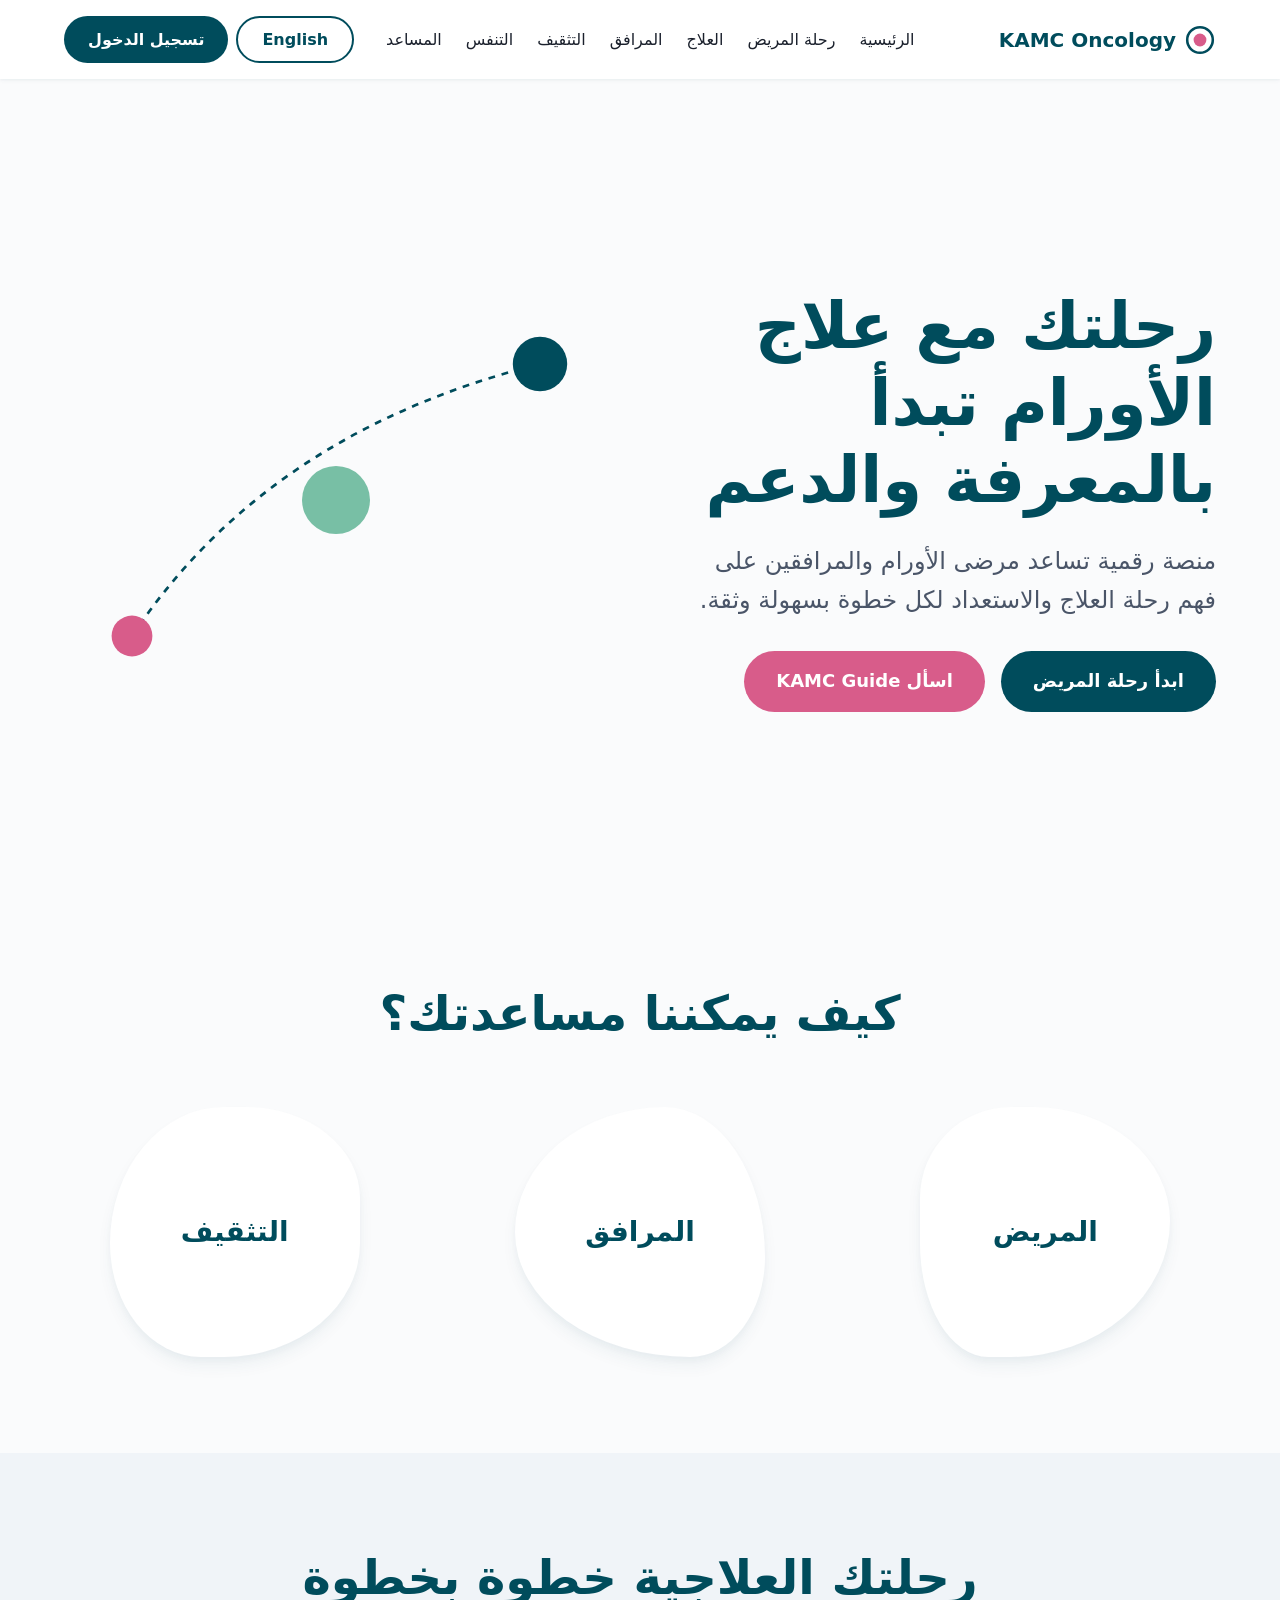
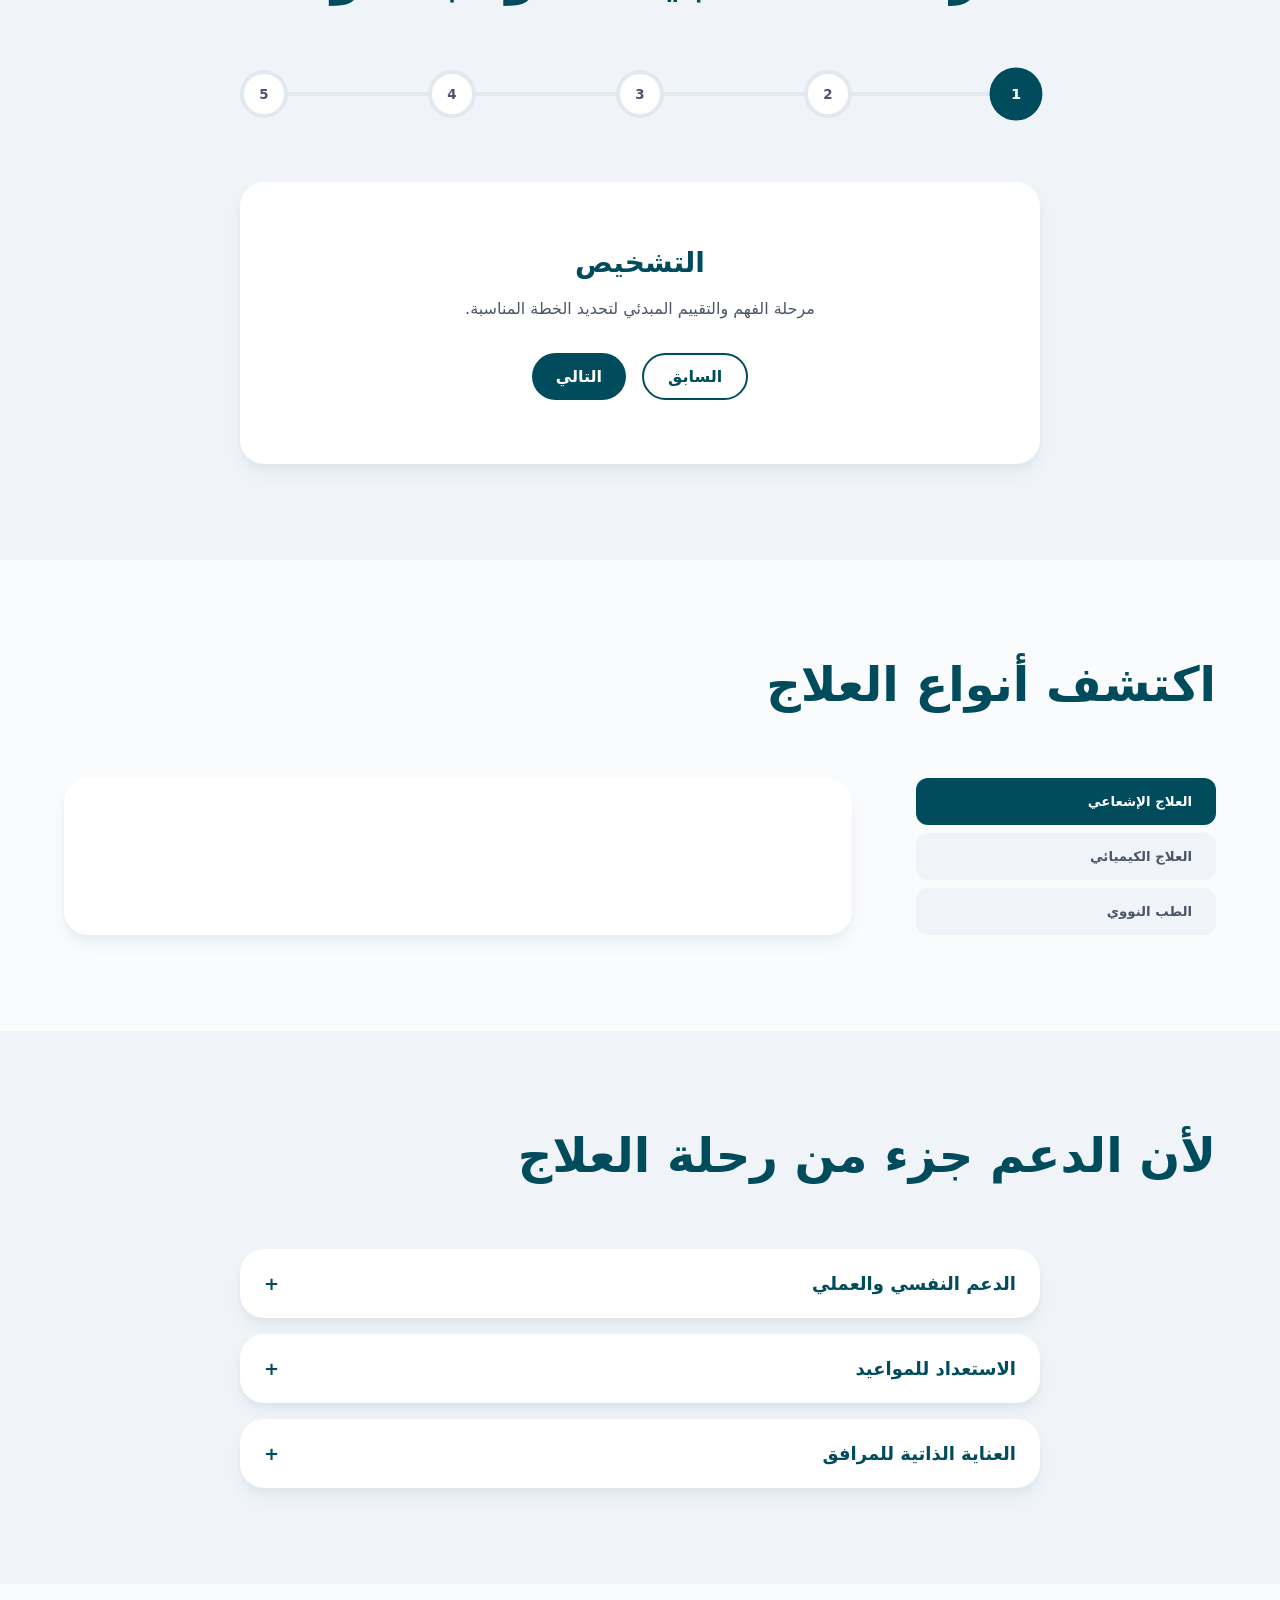
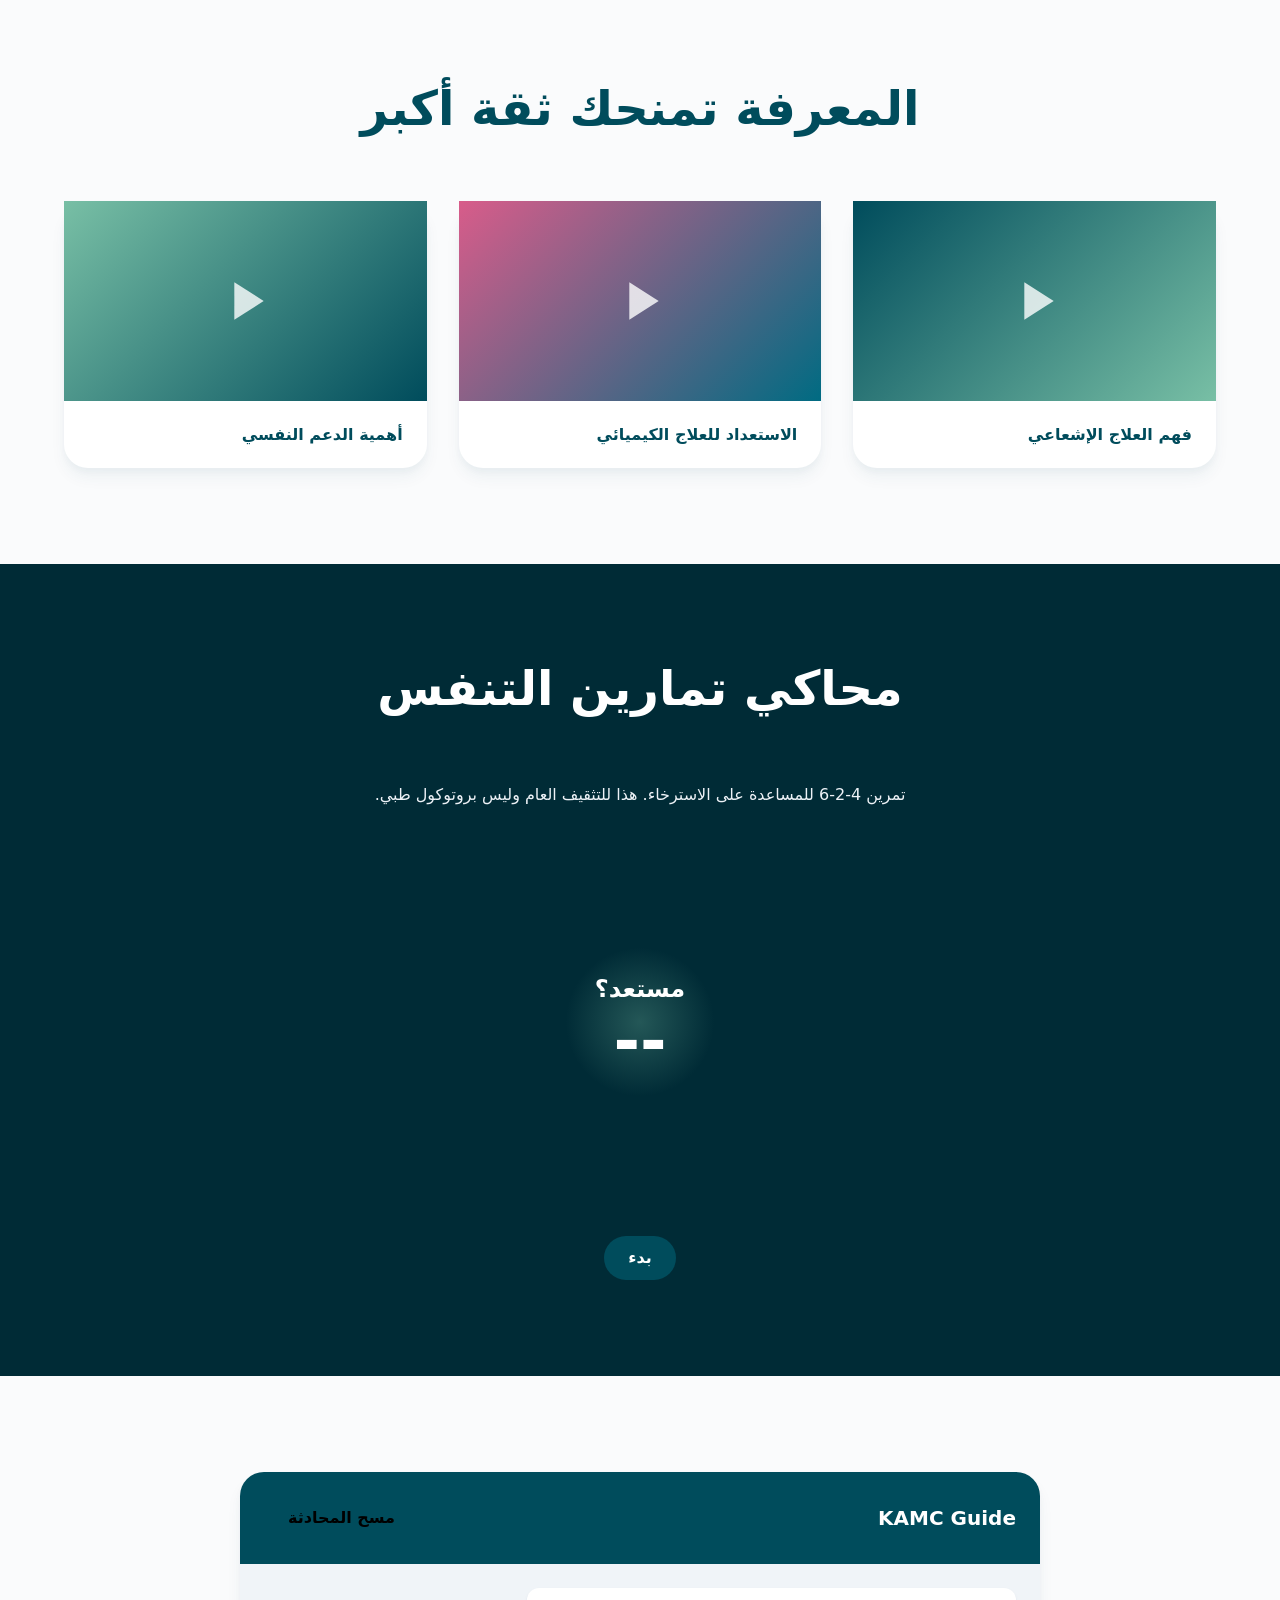
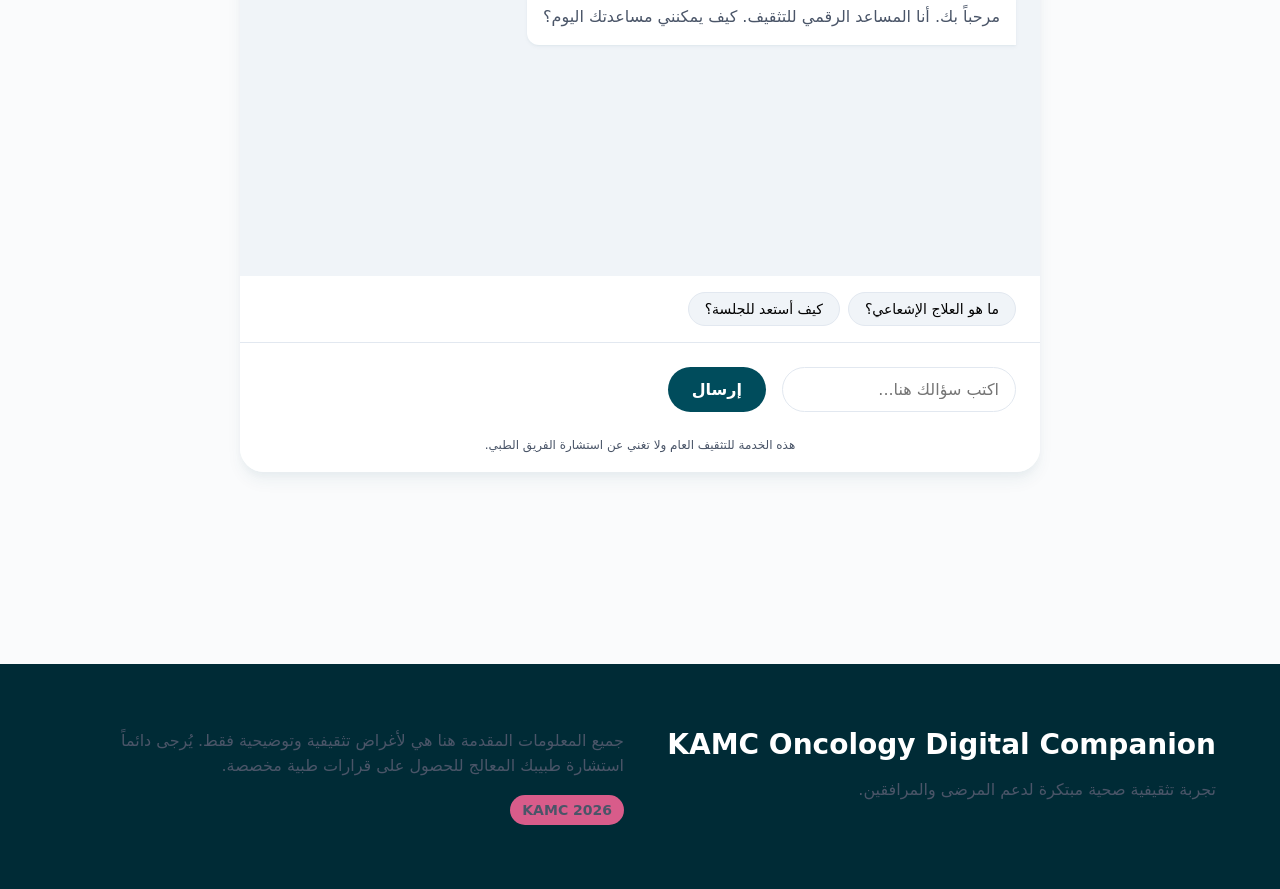
==== commit 58f75210: "Update fmt.Println message from 'Hello' to 'Goodbye'" ====
--- a/index.html
+++ b/index.html
@@ -24,17 +24,17 @@
 
             <nav class="main-nav">
                 <ul class="nav-list">
-                    <li><a href="#hero" data-i18n="nav.home">الرئيسية</a></li>
-                    <li><a href="#journey" data-i18n="nav.journey">رحلة المريض</a></li>
-                    <li><a href="#treatment" data-i18n="nav.treatment">العلاج</a></li>
-                    <li><a href="#caregiver" data-i18n="nav.caregiver">المرافق</a></li>
-                    <li><a href="#education" data-i18n="nav.education">التثقيف</a></li>
-                    <li><a href="#breathing" data-i18n="nav.breathing">التنفس</a></li>
-                    <li><a href="#guide" data-i18n="nav.guide">المساعد</a></li>
+                    <li><a href="#hero" class="scroll-link" data-i18n="nav.home">الرئيسية</a></li>
+                    <li><a href="#journey" class="scroll-link" data-i18n="nav.journey">رحلة المريض</a></li>
+                    <li><a href="#treatment" class="scroll-link" data-i18n="nav.treatment">العلاج</a></li>
+                    <li><a href="#caregiver" class="scroll-link" data-i18n="nav.caregiver">المرافق</a></li>
+                    <li><a href="#education" class="scroll-link" data-i18n="nav.education">التثقيف</a></li>
+                    <li><a href="#breathing" class="scroll-link" data-i18n="nav.breathing">التنفس</a></li>
+                    <li><a href="#guide" class="scroll-link" data-i18n="nav.guide">المساعد</a></li>
                 </ul>
                 <div class="nav-actions">
                     <button id="langSwitcher" class="btn btn-outline">English</button>
-                    <button id="loginBtn" class="btn btn-primary" data-i18n="nav.login">دخول تجريبي</button>
+                    <button id="loginBtn" class="btn btn-primary" data-i18n="nav.login">تسجيل الدخول</button>
                 </div>
             </nav>
         </div>
@@ -48,8 +48,8 @@
                     <h1 class="hero-title" data-i18n="hero.title">رحلتك مع علاج الأورام تبدأ بالمعرفة والدعم</h1>
                     <p class="hero-desc" data-i18n="hero.desc">منصة رقمية تساعد مرضى الأورام والمرافقين على فهم رحلة العلاج والاستعداد لكل خطوة بسهولة وثقة.</p>
                     <div class="hero-ctas">
-                        <a href="#journey" class="btn btn-primary btn-large" data-i18n="hero.ctaPrimary">ابدأ رحلة المريض</a>
-                        <a href="#guide" class="btn btn-secondary btn-large" data-i18n="hero.ctaSecondary">اسأل KAMC Guide</a>
+                        <a href="#journey" class="btn btn-primary btn-large scroll-link" data-i18n="hero.ctaPrimary">ابدأ رحلة المريض</a>
+                        <a href="#guide" class="btn btn-secondary btn-large scroll-link" data-i18n="hero.ctaSecondary">اسأل KAMC Guide</a>
                     </div>
                 </div>
                 <div class="hero-visual" aria-hidden="true">
@@ -68,13 +68,13 @@
             <div class="container">
                 <h2 class="section-title text-center" data-i18n="path.title">كيف يمكننا مساعدتك؟</h2>
                 <div class="path-grid">
-                    <button class="path-card organic-shape" data-target="patient">
+                    <button class="path-card organic-shape" data-target="#journey">
                         <h3 data-i18n="path.patient">المريض</h3>
                     </button>
-                    <button class="path-card organic-shape alt-1" data-target="caregiver">
+                    <button class="path-card organic-shape alt-1" data-target="#caregiver">
                         <h3 data-i18n="path.caregiver">المرافق</h3>
                     </button>
-                    <button class="path-card organic-shape alt-2" data-target="education">
+                    <button class="path-card organic-shape alt-2" data-target="#education">
                         <h3 data-i18n="path.education">التثقيف</h3>
                     </button>
                 </div>
@@ -95,7 +95,7 @@
                         <button class="step-btn" data-step="4">5</button>
                     </div>
                 </div>
-                <div class="journey-content-card card-elevated">
+                <div class="journey-content-card card-elevated fade-content" id="journeyContentWrapper">
                     <h3 id="stepTitle" class="step-title">التشخيص</h3>
                     <p id="stepDesc" class="step-desc">مرحلة الفهم والتقييم المبدئي لتحديد الخطة المناسبة.</p>
                     <div class="step-controls">
@@ -116,14 +116,8 @@
                         <button class="tab-btn" data-tab="chemo" data-i18n="treatment.chemo">العلاج الكيميائي</button>
                         <button class="tab-btn" data-tab="nuclear" data-i18n="treatment.nuclear">الطب النووي</button>
                     </div>
-                    <div class="treatment-details card-elevated" id="treatmentContent">
-                        <h3 data-i18n="treatment.radioTitle">العلاج الإشعاعي</h3>
-                        <p data-i18n="treatment.radioDesc">استخدام أشعة عالية الطاقة لتدمير الخلايا السرطانية وتقليص الأورام بدقة عالية.</p>
-                        <ul class="feature-list" id="treatmentList">
-                            <li data-i18n="treatment.radioL1">جلسات يومية قصيرة</li>
-                            <li data-i18n="treatment.radioL2">بدون ألم أثناء الجلسة</li>
-                            <li data-i18n="treatment.radioL3">قد يسبب إرهاق مؤقت</li>
-                        </ul>
+                    <div class="treatment-details card-elevated fade-content" id="treatmentContent">
+                        <!-- المحتوى يتولد برمجياً -->
                     </div>
                 </div>
             </div>
@@ -171,7 +165,7 @@
                 <h2 class="section-title text-center" data-i18n="education.title">المعرفة تمنحك ثقة أكبر</h2>
                 
                 <div class="video-grid">
-                    <div class="video-card" tabindex="0" role="button" aria-label="Play video">
+                    <div class="video-card card-elevated" tabindex="0" role="button" aria-label="Play video" data-video="https://www.youtube.com/embed/J7M_oJz7s_Q?autoplay=1&mute=1">
                         <div class="video-thumb">
                             <svg class="play-icon" viewBox="0 0 24 24"><path d="M8 5v14l11-7z" fill="#fff"/></svg>
                         </div>
@@ -179,7 +173,7 @@
                             <h4 data-i18n="video.v1">فهم العلاج الإشعاعي</h4>
                         </div>
                     </div>
-                    <div class="video-card" tabindex="0" role="button" aria-label="Play video">
+                    <div class="video-card card-elevated" tabindex="0" role="button" aria-label="Play video" data-video="https://www.youtube.com/embed/J7M_oJz7s_Q?autoplay=1&mute=1">
                         <div class="video-thumb alt-thumb">
                             <svg class="play-icon" viewBox="0 0 24 24"><path d="M8 5v14l11-7z" fill="#fff"/></svg>
                         </div>
@@ -187,7 +181,7 @@
                             <h4 data-i18n="video.v2">الاستعداد للعلاج الكيميائي</h4>
                         </div>
                     </div>
-                    <div class="video-card" tabindex="0" role="button" aria-label="Play video">
+                    <div class="video-card card-elevated" tabindex="0" role="button" aria-label="Play video" data-video="https://www.youtube.com/embed/J7M_oJz7s_Q?autoplay=1&mute=1">
                         <div class="video-thumb alt-thumb2">
                             <svg class="play-icon" viewBox="0 0 24 24"><path d="M8 5v14l11-7z" fill="#fff"/></svg>
                         </div>
@@ -239,7 +233,9 @@
                         <button class="chip" data-i18n="guide.s2">كيف أستعد للجلسة؟</button>
                     </div>
                     <div class="chat-footer">
-                        <input type="text" id="chatInput" placeholder="اكتب سؤالك هنا..." data-i18n="guide.input" aria-label="Chat input">
+                        <div class="input-wrapper" id="chatInputWrapper">
+                            <input type="text" id="chatInput" placeholder="اكتب سؤالك هنا..." data-i18n="guide.input" aria-label="Chat input">
+                        </div>
                         <button id="chatSend" class="btn btn-primary" data-i18n="guide.send">إرسال</button>
                     </div>
                     <p class="chat-disclaimer" data-i18n="guide.disclaimer">هذه الخدمة للتثقيف العام ولا تغني عن استشارة الفريق الطبي.</p>
@@ -257,23 +253,41 @@
             </div>
             <div class="footer-disclaimer">
                 <p data-i18n="footer.disclaimer">جميع المعلومات المقدمة هنا هي لأغراض تثقيفية وتوضيحية فقط. يُرجى دائماً استشارة طبيبك المعالج للحصول على قرارات طبية مخصصة.</p>
-                <p class="demo-badge" data-i18n="footer.demo">نسخة تجريبية (Demo)</p>
+                <p class="demo-badge">KAMC 2026</p>
             </div>
         </div>
     </footer>
 
-    <!-- Modals -->
-    <dialog id="demoModal" class="custom-modal">
-        <div class="modal-content">
-            <h3 id="modalTitle" data-i18n="modal.demoTitle">إشعار النسخة التجريبية</h3>
-            <p id="modalText" data-i18n="modal.demoText">هذه الخاصية غير مفعلة في هذه النسخة التجريبية. لا يتم طلب أو تخزين أي بيانات حقيقية.</p>
-            <button id="closeModal" class="btn btn-primary" data-i18n="modal.close">إغلاق</button>
+    <!-- REALISTIC LOGIN MODAL -->
+    <dialog id="loginModal" class="custom-modal">
+        <div class="modal-content text-center">
+            <h3 data-i18n="login.title">بوابة المرضى</h3>
+            <p data-i18n="login.desc">قم بتسجيل الدخول للوصول لملفك الطبي</p>
+            <div class="form-group">
+                <input type="text" id="loginUsername" class="custom-input" placeholder="رقم الملف الطبي" data-i18n="login.user">
+                <input type="password" id="loginPassword" class="custom-input" placeholder="كلمة المرور" data-i18n="login.pass">
+            </div>
+            <div class="modal-actions">
+                <button id="submitLoginBtn" class="btn btn-primary w-100" data-i18n="login.submit">تسجيل الدخول</button>
+                <button id="closeLoginModal" class="btn btn-text w-100" data-i18n="login.cancel">إلغاء</button>
+            </div>
         </div>
     </dialog>
 
-    <!-- Heuristic Feedback: Toast Notifications -->
+    <!-- VIDEO PLAYER MODAL -->
+    <dialog id="videoModal" class="custom-modal video-modal">
+        <div class="modal-content video-content">
+            <button id="closeVideoModal" class="close-btn">&times;</button>
+            <div class="video-wrapper">
+                <iframe id="videoIframe" src="" frameborder="0" allowfullscreen></iframe>
+            </div>
+        </div>
+    </dialog>
+
+    <!-- TOAST NOTIFICATIONS -->
     <div id="toastContainer" class="toast-container" aria-live="polite"></div>
 
-    <script src="app.js"></script>
+    <!-- SCRIPT (DEFER TO ENSURE DOM IS READY) -->
+    <script src="app.js" defer></script>
 </body>
 </html>
--- a/style.css
+++ b/style.css
@@ -1,308 +1,760 @@
-/* ==========================================================================
-   DESIGN SYSTEM & VARIABLES (WCAG 2.2 AA Compliant)
-   ========================================================================== */
-   :root {
-    /* Main Brand Colors */
-    --teal: #005666;        /* Deepened from original for text contrast */
-    --teal-light: #007A8F;
-    --teal-bg: #E5F0F2;
-    --rose: #BA325D;        /* Deepened pink for contrast */
-    --rose-light: #D94B78;
+/* DESIGN TOKENS & VARIABLES */
+:root {
+    /* Colors */
+    --teal: #004C5C;
+    --teal-light: #006b82;
+    --rose: #D85C8A;
+    --rose-light: #e886aa;
+    --hope: #78BFA5;
+    --bg-main: #FAFBFC;
+    --bg-soft: #F0F4F8;
+    --bg-dark: #002b36;
+    --surface: #FFFFFF;
+    --text-primary: #1A202C;
+    --text-secondary: #4A5568;
+    --text-light: #EDF2F7;
+    --border: #E2E8F0;
+
+    /* Typography */
+    --font-sans: system-ui, -apple-system, BlinkMacSystemFont, 'Segoe UI', Roboto, Helvetica, Arial, sans-serif;
     
-    /* Neutrals */
-    --bg-main: #FAFAFA;
-    --bg-soft: #F1F5F9;
-    --bg-dark: #111827;
-    --surface: #FFFFFF;
+    /* Spacing */
+    --space-xs: 0.5rem;
+    --space-sm: 1rem;
+    --space-md: 1.5rem;
+    --space-lg: 2rem;
+    --space-xl: 4rem;
+    --space-xxl: 6rem;
+
+    /* Shadows & Radii - Advanced Multi-layered Depth */
+    --shadow-sm: 0 1px 2px rgba(0,76,92,0.04), 0 2px 4px rgba(0,76,92,0.04);
+    --shadow-md: 0 4px 6px rgba(0,76,92,0.03), 0 10px 15px rgba(0,76,92,0.05);
+    --shadow-lg: 0 10px 15px rgba(0,76,92,0.03), 0 20px 25px rgba(0,76,92,0.06), 0 35px 50px rgba(0,76,92,0.04);
+    --shadow-hover: 0 15px 30px rgba(0,76,92,0.08), 0 30px 60px rgba(0,76,92,0.05);
     
-    /* Typography Colors */
-    --text-primary: #1F2937;
-    --text-secondary: #4B5563;
-    --text-muted: #6B7280;
-    --text-light: #F9FAFB;
-    --text-light-muted: #9CA3AF;
+    --radius-md: 12px;
+    --radius-lg: 24px;
+    --radius-full: 9999px;
+
+    /* Transitions */
+    --transition-fast: 0.2s cubic-bezier(0.4, 0, 0.2, 1);
+    --transition-slow: 0.5s cubic-bezier(0.4, 0, 0.2, 1);
+}
+
+/* RESET & BASE */
+*, *::before, *::after {
+    box-sizing: border-box;
+    margin: 0;
+    padding: 0;
+}
+
+html {
+    scroll-behavior: smooth;
+    font-size: 16px;
+}
+
+body {
+    font-family: var(--font-sans);
+    background-color: var(--bg-main);
+    color: var(--text-primary);
+    line-height: 1.6;
+    overflow-x: hidden;
+}
+
+img, svg {
+    max-width: 100%;
+    display: block;
+}
+
+a {
+    text-decoration: none;
+    color: inherit;
+}
+
+button {
+    cursor: pointer;
+    font-family: inherit;
+    border: none;
+    background: none;
+}
+
+ul {
+    list-style: none;
+}
+
+.container {
+    width: 100%;
+    max-width: 1440px;
+    margin: 0 auto;
+    padding-inline: clamp(1rem, 5vw, 4rem);
+}
+
+.text-center { text-align: center; }
+.hidden { display: none !important; }
+.bg-soft { background-color: var(--bg-soft); }
+.bg-dark { background-color: var(--bg-dark); }
+.text-light { color: var(--text-light); }
+
+/* TYPOGRAPHY CLAMPS */
+h1, h2, h3, h4 {
+    line-height: 1.2;
+    font-weight: 700;
+    color: var(--teal);
+}
+
+.title-light { color: var(--surface); }
+
+.hero-title { font-size: clamp(2rem, 5vw, 4.5rem); margin-block-end: var(--space-md); }
+.section-title { font-size: clamp(1.75rem, 4vw, 3rem); margin-block-end: var(--space-xl); }
+.step-title, h3 { font-size: clamp(1.25rem, 2.5vw, 1.75rem); margin-block-end: var(--space-sm); }
+p { font-size: clamp(1rem, 1.2vw, 1.125rem); color: var(--text-secondary); }
+
+/* BUTTONS */
+.btn {
+    display: inline-flex;
+    align-items: center;
+    justify-content: center;
+    padding: 0.75rem 1.5rem;
+    border-radius: var(--radius-full);
+    font-weight: 600;
+    font-size: 1rem;
+    transition: all var(--transition-fast);
+    min-height: 44px; /* Touch target */
+}
+
+.btn-large {
+    padding: 1rem 2rem;
+    font-size: 1.125rem;
+}
+
+.btn-primary {
+    background-color: var(--teal);
+    color: var(--surface);
+}
+
+.btn-primary:hover, .btn-primary:focus-visible {
+    background-color: var(--teal-light);
+    transform: translateY(-2px);
+    box-shadow: var(--shadow-hover);
+}
+
+.btn-secondary {
+    background-color: var(--rose);
+    color: var(--surface);
+}
+
+.btn-secondary:hover {
+    transform: translateY(-2px);
+    box-shadow: var(--shadow-hover);
+}
+
+.btn-outline {
+    border: 2px solid var(--teal);
+    color: var(--teal);
+}
+
+.btn-outline:hover {
+    background-color: var(--teal);
+    color: var(--surface);
+}
+
+.outline-light {
+    border-color: var(--surface);
+    color: var(--surface);
+}
+
+/* HEADER & NAV */
+.main-header {
+    position: sticky;
+    top: 0;
+    z-index: 100;
+    background-color: rgba(255, 255, 255, 0.95);
+    backdrop-filter: blur(8px);
+    box-shadow: var(--shadow-sm);
+    padding-block: var(--space-sm);
+}
+
+.header-container {
+    display: flex;
+    justify-content: space-between;
+    align-items: center;
+}
+
+.brand {
+    display: flex;
+    align-items: center;
+    gap: 0.5rem;
+    font-weight: 700;
+    font-size: 1.25rem;
+    color: var(--teal);
+}
+
+.main-nav {
+    display: flex;
+    align-items: center;
+    gap: var(--space-lg);
+}
+
+.nav-list {
+    display: flex;
+    gap: var(--space-md);
+}
+
+.nav-list a {
+    font-weight: 500;
+    transition: color var(--transition-fast);
+}
+
+.nav-list a:hover {
+    color: var(--rose);
+}
+
+.nav-actions {
+    display: flex;
+    gap: var(--space-xs);
+}
+
+.menu-toggle {
+    display: none;
+    width: 44px;
+    height: 44px;
+    position: relative;
+}
+
+.hamburger, .hamburger::before, .hamburger::after {
+    content: '';
+    display: block;
+    width: 24px;
+    height: 2px;
+    background-color: var(--teal);
+    position: absolute;
+    transition: var(--transition-fast);
+}
+
+.hamburger { top: 50%; left: 50%; transform: translate(-50%, -50%); }
+.hamburger::before { top: -8px; }
+.hamburger::after { bottom: -8px; }
+
+/* HERO SECTION */
+.hero-section {
+    padding-block: var(--space-xxl) var(--space-xl);
+    min-height: 80vh;
+    display: flex;
+    align-items: center;
+}
+
+.hero-container {
+    display: grid;
+    grid-template-columns: 1fr 1fr;
+    gap: var(--space-xl);
+    align-items: center;
+}
+
+.hero-desc {
+    margin-block-end: var(--space-lg);
+    font-size: clamp(1.125rem, 2vw, 1.5rem);
+}
+
+.hero-ctas {
+    display: flex;
+    gap: var(--space-sm);
+    flex-wrap: wrap;
+}
+
+/* ANIMATIONS */
+@keyframes float {
+    0%, 100% { transform: translateY(0); }
+    50% { transform: translateY(-15px); }
+}
+
+@keyframes pulse {
+    0% { transform: scale(1); opacity: 1; }
+    50% { transform: scale(1.1); opacity: 0.8; }
+    100% { transform: scale(1); opacity: 1; }
+}
+
+.node-float { animation: float 4s ease-in-out infinite; }
+.node-pulse { animation: pulse 3s ease-in-out infinite; }
+.node-pulse.delay { animation-delay: 1.5s; }
+
+/* SECTIONS BASE */
+section {
+    padding-block: var(--space-xxl);
+}
+
+/* PATH GRID */
+.path-grid {
+    display: grid;
+    grid-template-columns: repeat(auto-fit, minmax(280px, 1fr));
+    gap: var(--space-xl);
+    place-items: center;
+}
+
+.path-card {
+    width: 250px;
+    height: 250px;
+    display: flex;
+    align-items: center;
+    justify-content: center;
+    background-color: var(--surface);
+    box-shadow: var(--shadow-md);
+    transition: transform var(--transition-slow), box-shadow var(--transition-slow), background-color var(--transition-slow);
+}
+
+.path-card h3 { color: var(--teal); margin: 0; transition: color var(--transition-fast); }
+.path-card:hover { transform: translateY(-8px) scale(1.02); box-shadow: var(--shadow-hover); background-color: var(--teal); }
+.path-card:hover h3 { color: var(--surface); }
+
+.organic-shape { border-radius: 40% 60% 70% 30% / 40% 50% 60% 50%; }
+.organic-shape.alt-1 { border-radius: 60% 40% 30% 70% / 50% 60% 40% 50%; }
+.organic-shape.alt-2 { border-radius: 50% 50% 60% 40% / 60% 40% 50% 50%; }
+
+/* PATIENT JOURNEY */
+.journey-tracker {
+    position: relative;
+    margin-block-end: var(--space-xl);
+    max-width: 800px;
+    margin-inline: auto;
+}
+
+.journey-line {
+    position: absolute;
+    top: 50%;
+    left: 0;
+    right: 0;
+    height: 4px;
+    background-color: var(--border);
+    transform: translateY(-50%);
+    z-index: 1;
+}
+
+.journey-steps {
+    display: flex;
+    justify-content: space-between;
+    position: relative;
+    z-index: 2;
+}
+
+.step-btn {
+    width: 48px;
+    height: 48px;
+    border-radius: 50%;
+    background-color: var(--surface);
+    border: 4px solid var(--border);
+    font-weight: bold;
+    color: var(--text-secondary);
+    transition: var(--transition-fast);
+}
+
+.step-btn.active {
+    border-color: var(--teal);
+    background-color: var(--teal);
+    color: var(--surface);
+    transform: scale(1.1);
+}
+
+.journey-content-card {
+    max-width: 800px;
+    margin-inline: auto;
+    text-align: center;
+}
+
+.step-controls {
+    margin-block-start: var(--space-lg);
+    display: flex;
+    justify-content: center;
+    gap: var(--space-sm);
+}
+
+/* CARDS ELEVATION */
+.card-elevated, .video-card {
+    background: var(--surface);
+    padding: var(--space-xl);
+    border-radius: var(--radius-lg);
+    box-shadow: var(--shadow-md);
+    transition: transform var(--transition-slow), box-shadow var(--transition-slow);
+}
+
+.card-elevated:hover, .video-card:hover {
+    transform: translateY(-4px);
+    box-shadow: var(--shadow-hover);
+}
+
+.accordion-item.card-elevated { padding: 0; }
+
+/* TREATMENT EXPLORER */
+.split-layout {
+    display: grid;
+    grid-template-columns: 300px 1fr;
+    gap: var(--space-xl);
+}
+
+.treatment-tabs {
+    display: flex;
+    flex-direction: column;
+    gap: var(--space-xs);
+}
+
+.tab-btn {
+    padding: var(--space-sm) var(--space-md);
+    text-align: start;
+    border-radius: var(--radius-md);
+    font-weight: 600;
+    color: var(--text-secondary);
+    transition: var(--transition-fast);
+    background-color: var(--bg-soft);
+}
+
+.tab-btn.active, .tab-btn:hover {
+    background-color: var(--teal);
+    color: var(--surface);
+}
+
+.feature-list { margin-block-start: var(--space-md); }
+.feature-list li {
+    position: relative;
+    padding-inline-start: 1.5rem;
+    margin-block-end: 0.5rem;
+}
+.feature-list li::before {
+    content: '•';
+    color: var(--rose);
+    position: absolute;
+    inset-inline-start: 0;
+    font-size: 1.5rem;
+    line-height: 1;
+}
+
+/* CAREGIVER ACCORDION */
+.accordion-group {
+    max-width: 800px;
+    margin-inline: auto;
+    display: flex;
+    flex-direction: column;
+    gap: var(--space-sm);
+}
+
+.accordion-item { overflow: hidden; }
+
+.accordion-trigger {
+    width: 100%;
+    display: flex;
+    justify-content: space-between;
+    align-items: center;
+    padding: var(--space-md);
+    font-weight: 600;
+    font-size: 1.125rem;
+    color: var(--teal);
+}
+
+.accordion-content {
+    max-height: 0;
+    overflow: hidden;
+    transition: max-height var(--transition-slow);
+    padding-inline: var(--space-md);
+}
+
+.accordion-content p { padding-block-end: var(--space-md); }
+
+/* VIDEO GRID */
+.video-grid {
+    display: grid;
+    grid-template-columns: repeat(auto-fit, minmax(300px, 1fr));
+    gap: var(--space-lg);
+}
+
+.video-card { padding: 0; cursor: pointer; }
+
+.video-thumb {
+    height: 200px;
+    background: linear-gradient(135deg, var(--teal), var(--hope));
+    display: flex;
+    align-items: center;
+    justify-content: center;
+}
+
+.video-thumb.alt-thumb { background: linear-gradient(135deg, var(--rose), var(--teal-light)); }
+.video-thumb.alt-thumb2 { background: linear-gradient(135deg, var(--hope), var(--teal)); }
+
+.play-icon {
+    width: 64px;
+    height: 64px;
+    opacity: 0.8;
+    transition: opacity var(--transition-fast), transform var(--transition-fast);
+}
+
+.video-card:hover .play-icon { opacity: 1; transform: scale(1.1); }
+.video-info { padding: var(--space-md); }
+
+/* BREATHING SIMULATOR */
+.breath-visualizer {
+    position: relative;
+    width: 300px;
+    height: 300px;
+    margin: var(--space-xl) auto;
+    display: flex;
+    align-items: center;
+    justify-content: center;
+}
+
+.breath-circle {
+    position: absolute;
+    inset: 0;
+    border-radius: 50%;
+    background: radial-gradient(circle, var(--hope) 0%, transparent 70%);
+    opacity: 0.3;
+    transform: scale(0.5);
+    transition: transform 1s linear;
+}
+
+.breath-text {
+    position: relative;
+    z-index: 2;
+    display: flex;
+    flex-direction: column;
+    color: var(--surface);
+    font-size: 1.5rem;
+    font-weight: bold;
+}
+
+.timer-large { font-size: 4rem; line-height: 1; }
+.breath-controls { display: flex; justify-content: center; gap: var(--space-sm); }
+
+/* KAMC GUIDE (CHAT) */
+.chat-container {
+    max-width: 800px;
+    margin-inline: auto;
+    display: flex;
+    flex-direction: column;
+    height: 600px;
+    padding: 0;
+}
+
+.chat-header {
+    padding: var(--space-md);
+    background-color: var(--teal);
+    color: var(--surface);
+    border-radius: var(--radius-lg) var(--radius-lg) 0 0;
+    display: flex;
+    justify-content: space-between;
+    align-items: center;
+}
+
+.chat-header h2 { color: var(--surface); margin: 0; font-size: 1.25rem; }
+
+.chat-body {
+    flex: 1;
+    padding: var(--space-md);
+    overflow-y: auto;
+    display: flex;
+    flex-direction: column;
+    gap: var(--space-sm);
+    background-color: var(--bg-soft);
+}
+
+.chat-message {
+    max-width: 80%;
+    padding: 1rem;
+    border-radius: var(--radius-md);
+    font-size: 1rem;
+}
+
+.chat-message.assistant {
+    background-color: var(--surface);
+    align-self: flex-start;
+    border-end-start-radius: 0;
+    box-shadow: var(--shadow-sm);
+}
+
+.chat-message.user {
+    background-color: var(--hope);
+    color: var(--surface);
+    align-self: flex-end;
+    border-end-end-radius: 0;
+}
+
+.chat-message.user p { color: var(--surface); }
+
+.chat-suggestions {
+    padding: var(--space-sm) var(--space-md);
+    display: flex;
+    gap: var(--space-xs);
+    overflow-x: auto;
+    scrollbar-width: none;
+    background-color: var(--surface);
+}
+
+.chip {
+    padding: 0.5rem 1rem;
+    background-color: var(--bg-soft);
+    border: 1px solid var(--border);
+    border-radius: var(--radius-full);
+    white-space: nowrap;
+    font-size: 0.875rem;
+    transition: var(--transition-fast);
+}
+
+.chip:hover { background-color: var(--teal); color: var(--surface); }
+
+.chat-footer {
+    padding: var(--space-md);
+    display: flex;
+    gap: var(--space-sm);
+    background-color: var(--surface);
+    border-radius: 0 0 var(--radius-lg) var(--radius-lg);
+    border-top: 1px solid var(--border);
+}
+
+.chat-footer input {
+    flex: 1;
+    padding: 0.75rem 1rem;
+    border: 1px solid var(--border);
+    border-radius: var(--radius-full);
+    font-family: inherit;
+    font-size: 1rem;
+}
+
+.chat-footer input:focus { outline: 2px solid var(--teal); border-color: transparent; }
+
+.chat-disclaimer {
+    font-size: 0.75rem;
+    text-align: center;
+    padding-block-end: var(--space-sm);
+    background-color: var(--surface);
+    border-radius: 0 0 var(--radius-lg) var(--radius-lg);
+}
+
+/* FOOTER */
+.main-footer {
+    background-color: var(--bg-dark);
+    color: var(--text-light);
+    padding-block: var(--space-xl);
+    margin-block-start: var(--space-xxl);
+}
+
+.footer-content {
+    display: grid;
+    grid-template-columns: 1fr;
+    gap: var(--space-lg);
+    text-align: center;
+}
+
+.footer-brand h3 { color: var(--surface); }
+.demo-badge {
+    display: inline-block;
+    margin-block-start: var(--space-sm);
+    padding: 0.25rem 0.75rem;
+    background-color: var(--rose);
+    border-radius: var(--radius-full);
+    font-size: 0.875rem;
+    font-weight: bold;
+}
+
+/* MODALS */
+.custom-modal {
+    margin: auto;
+    padding: var(--space-xl);
+    border: none;
+    border-radius: var(--radius-lg);
+    box-shadow: var(--shadow-lg);
+    max-width: 90%;
+    width: 400px;
+    background: var(--surface);
+}
+
+.custom-modal::backdrop { background: rgba(0, 43, 54, 0.7); backdrop-filter: blur(4px); }
+.modal-content h3 { margin-block-end: var(--space-sm); }
+.modal-content p { margin-block-end: var(--space-lg); }
+
+/* TOAST NOTIFICATIONS (HEURISTIC FEEDBACK) */
+.toast-container {
+    position: fixed;
+    bottom: var(--space-lg);
+    inset-inline-start: 50%;
+    transform: translateX(calc(-50% * var(--transform-dir, 1)));
+    display: flex;
+    flex-direction: column;
+    gap: var(--space-sm);
+    z-index: 1000;
+    pointer-events: none;
+}
+
+[dir="rtl"] { --transform-dir: -1; }
+[dir="ltr"] { --transform-dir: 1; }
+
+.toast {
+    background-color: var(--teal);
+    color: var(--surface);
+    padding: 12px 24px;
+    border-radius: var(--radius-full);
+    box-shadow: var(--shadow-lg);
+    font-weight: 500;
+    font-size: 0.875rem;
+    opacity: 0;
+    transform: translateY(20px);
+    animation: toastEnter var(--transition-fast) forwards;
+}
+
+@keyframes toastEnter { to { opacity: 1; transform: translateY(0); } }
+
+.toast-leave { animation: toastLeave var(--transition-fast) forwards; }
+@keyframes toastLeave { to { opacity: 0; transform: translateY(-20px); } }
+
+
+/* RESPONSIVE DESIGN */
+@media (max-width: 767px) {
+    .main-nav {
+        position: fixed;
+        top: 76px;
+        left: 0;
+        right: 0;
+        background-color: var(--surface);
+        flex-direction: column;
+        padding: var(--space-lg);
+        box-shadow: var(--shadow-md);
+        transform: translateY(-150%);
+        transition: transform var(--transition-slow);
+        z-index: 99;
+    }
+
+    .main-nav.active { transform: translateY(0); }
+    .menu-toggle { display: block; }
     
-    /* Status Colors */
-    --danger: #DC2626;
-    --danger-bg: #FEF2F2;
-    --warning: #F59E0B;
-    --border: #E5E7EB;
+    .nav-list { flex-direction: column; align-items: center; width: 100%; }
+    .nav-actions { margin-block-start: var(--space-md); flex-direction: column; width: 100%; }
+
+    .hero-container { grid-template-columns: 1fr; text-align: center; }
+    .hero-ctas { justify-content: center; }
+    .hero-visual { max-width: 300px; margin: 0 auto; }
+
+    .split-layout { grid-template-columns: 1fr; }
     
-    /* Typography */
-    --font-sans: 'IBM Plex Sans Arabic', system-ui, sans-serif;
-    
-    /* Grid & Spacing (8pt system) */
-    --space-4: 0.25rem; --space-8: 0.5rem; --space-16: 1rem;
-    --space-24: 1.5rem; --space-32: 2rem; --space-48: 3rem; --space-64: 4rem;
-    
-    /* Radii & Shadows */
-    --radius-sm: 8px; --radius-md: 12px; --radius-lg: 16px; --radius-full: 9999px;
-    --shadow-sm: 0 1px 2px rgba(0,0,0,0.05);
-    --shadow-md: 0 4px 6px -1px rgba(0,0,0,0.1), 0 2px 4px -1px rgba(0,0,0,0.06);
-    
-    /* Transitions */
-    --trans-fast: 0.2s ease;
-    --trans-slow: 0.4s cubic-bezier(0.4, 0, 0.2, 1);
-}
-
-/* ==========================================================================
-   RESET & BASE
-   ========================================================================== */
-*, *::before, *::after { box-sizing: border-box; margin: 0; padding: 0; }
-html { scroll-behavior: smooth; font-size: 16px; }
-body { font-family: var(--font-sans); background: var(--bg-main); color: var(--text-primary); line-height: 1.6; }
-img, svg { max-width: 100%; display: block; }
-button { background: none; border: none; cursor: pointer; font: inherit; }
-ul { list-style: none; }
-a { text-decoration: none; color: inherit; }
-
-/* Accessibility */
-:focus-visible { outline: 3px solid var(--rose); outline-offset: 2px; }
-.sr-only { position: absolute; width: 1px; height: 1px; padding: 0; overflow: hidden; clip: rect(0,0,0,0); white-space: nowrap; border: 0; }
-.skip-link { position: absolute; top: -50px; left: 0; background: var(--teal); color: white; padding: var(--space-8) var(--space-16); z-index: 1000; transition: top var(--trans-fast); }
-.skip-link:focus { top: 0; }
-
-/* Utility Classes */
-.container { width: 100%; max-width: 1140px; margin: 0 auto; padding-inline: var(--space-24); }
-.text-center { text-align: center; }
-.text-danger { color: var(--danger); }
-.text-warning { color: var(--warning); }
-.text-muted { color: var(--text-muted); }
-.bg-soft { background: var(--bg-soft); }
-.bg-dark { background: var(--bg-dark); }
-.text-light { color: var(--text-light); }
-.text-light-muted { color: var(--text-light-muted); }
-.hidden { display: none !important; }
-.mt-4 { margin-top: var(--space-24); }
-.mb-2 { margin-bottom: var(--space-8); }
-.mb-4 { margin-bottom: var(--space-16); }
-
-/* Typography */
-h1, h2, h3 { color: var(--teal); line-height: 1.3; font-weight: 700; }
-h1.title-light, h2.title-light { color: var(--text-light); }
-.section-header { margin-bottom: var(--space-48); }
-.section-title { font-size: clamp(1.75rem, 4vw, 2.25rem); margin-bottom: var(--space-8); }
-.section-subtitle { font-size: 1.125rem; color: var(--text-secondary); max-width: 700px; margin-inline: auto; }
-
-/* Buttons */
-.btn { display: inline-flex; align-items: center; justify-content: center; padding: 0.75rem 1.5rem; border-radius: var(--radius-full); font-weight: 600; font-size: 1rem; transition: all var(--trans-fast); min-height: 48px; }
-.btn-sm { padding: 0.5rem 1rem; min-height: 40px; font-size: 0.875rem; }
-.btn-lg { padding: 1rem 2rem; font-size: 1.125rem; }
-.btn-primary { background: var(--teal); color: white; }
-.btn-primary:hover:not(:disabled) { background: var(--teal-light); transform: translateY(-2px); box-shadow: var(--shadow-md); }
-.btn-primary:disabled { opacity: 0.6; cursor: not-allowed; }
-.btn-secondary { background: var(--rose); color: white; }
-.btn-secondary:hover { background: var(--rose-light); transform: translateY(-2px); }
-.btn-outline { border: 2px solid var(--teal); color: var(--teal); }
-.btn-outline:hover:not(:disabled) { background: var(--teal); color: white; }
-.btn-outline:disabled { opacity: 0.5; border-color: var(--text-muted); color: var(--text-muted); cursor: not-allowed; }
-.outline-light { border-color: var(--text-light-muted); color: var(--text-light); }
-.outline-light:hover { border-color: var(--surface); background: transparent; color: var(--surface); }
-.btn-text { color: var(--text-muted); font-weight: 500; }
-.btn-text:hover { color: var(--teal); text-decoration: underline; }
-
-/* Layout Elements */
-section { padding-block: var(--space-64); }
-.card-elevated { background: var(--surface); border-radius: var(--radius-lg); box-shadow: var(--shadow-sm); border: 1px solid var(--border); }
-
-/* ==========================================================================
-   HEADER & NAVIGATION
-   ========================================================================== */
-.main-header { position: sticky; top: 0; z-index: 100; background: rgba(255,255,255,0.95); backdrop-filter: blur(8px); border-bottom: 1px solid var(--border); padding-block: var(--space-16); }
-.header-container { display: flex; justify-content: space-between; align-items: center; }
-.brand { display: flex; align-items: center; gap: var(--space-8); font-weight: 700; color: var(--teal); font-size: 1.25rem; }
-.main-nav { display: flex; align-items: center; gap: var(--space-32); }
-.nav-list { display: flex; gap: var(--space-16); }
-.nav-list a { padding: var(--space-8); color: var(--text-primary); font-weight: 500; transition: color var(--trans-fast); }
-.nav-list a:hover { color: var(--rose); }
-.nav-actions { display: flex; gap: var(--space-8); }
-.menu-toggle { display: none; width: 44px; height: 44px; position: relative; }
-.hamburger, .hamburger::before, .hamburger::after { content: ''; position: absolute; width: 24px; height: 2px; background: var(--teal); left: 10px; transition: var(--trans-fast); }
-.hamburger { top: 21px; }
-.hamburger::before { top: -8px; left: 0; }
-.hamburger::after { top: 8px; left: 0; }
-
-/* ==========================================================================
-   HERO SECTION (Grid Balanced)
-   ========================================================================== */
-.hero-grid { display: grid; grid-template-columns: 1fr 1fr; gap: var(--space-48); align-items: center; }
-.medical-badge { display: inline-flex; align-items: center; gap: var(--space-4); background: var(--teal-bg); color: var(--teal); padding: var(--space-4) var(--space-16); border-radius: var(--radius-full); font-size: 0.875rem; font-weight: 600; margin-bottom: var(--space-16); }
-.hero-title { font-size: clamp(2rem, 4vw, 3.5rem); margin-bottom: var(--space-16); }
-.hero-desc { font-size: 1.125rem; margin-bottom: var(--space-32); }
-
-.path-grid { display: grid; grid-template-columns: 1fr 1fr; gap: var(--space-16); }
-.path-card { background: var(--surface); border: 1px solid var(--border); border-radius: var(--radius-lg); padding: var(--space-24); text-align: start; transition: all var(--trans-fast); display: flex; flex-direction: column; gap: var(--space-16); position: relative; overflow: hidden; }
-.path-card .icon-wrapper { width: 48px; height: 48px; background: var(--bg-soft); border-radius: var(--radius-md); display: flex; align-items: center; justify-content: center; color: var(--teal); transition: var(--trans-fast); }
-.path-card .icon-wrapper svg { width: 24px; height: 24px; }
-.path-card h2 { font-size: 1.125rem; margin-bottom: var(--space-4); color: var(--text-primary); transition: color var(--trans-fast); }
-.path-card p { font-size: 0.875rem; color: var(--text-secondary); margin: 0; }
-.path-card:hover { border-color: var(--teal); box-shadow: var(--shadow-md); transform: translateY(-4px); }
-.path-card:hover .icon-wrapper { background: var(--teal); color: white; }
-.path-card:hover h2 { color: var(--teal); }
-
-/* ==========================================================================
-   JOURNEY STEPPER
-   ========================================================================== */
-.stepper-container { position: relative; max-width: 800px; margin: 0 auto var(--space-32); padding-top: var(--space-16); }
-.stepper-track { position: absolute; top: 38px; left: 0; right: 0; height: 4px; background: var(--border); border-radius: 2px; z-index: 1; }
-.stepper-progress { position: absolute; top: 0; right: 0; height: 100%; background: var(--teal); transition: width var(--trans-slow); width: 0%; }
-[dir="ltr"] .stepper-progress { right: auto; left: 0; }
-.stepper-steps { display: flex; justify-content: space-between; position: relative; z-index: 2; }
-.step-btn { display: flex; flex-direction: column; align-items: center; gap: var(--space-8); width: 60px; outline-offset: 4px; }
-.step-num { width: 48px; height: 48px; background: var(--surface); border: 3px solid var(--border); border-radius: 50%; display: flex; align-items: center; justify-content: center; font-weight: 700; color: var(--text-muted); transition: all var(--trans-fast); }
-.step-lbl { font-size: 0.875rem; font-weight: 600; color: var(--text-muted); transition: color var(--trans-fast); }
-.step-btn.active .step-num, .step-btn:hover .step-num { border-color: var(--teal); color: var(--teal); }
-.step-btn.active .step-num { background: var(--teal); color: white; transform: scale(1.1); box-shadow: var(--shadow-sm); }
-.step-btn.active .step-lbl { color: var(--teal); }
-
-.journey-content { max-width: 800px; margin: 0 auto; padding: var(--space-32); min-height: 200px; animation: fadeIn var(--trans-fast); }
-@keyframes fadeIn { from { opacity: 0; transform: translateY(10px); } to { opacity: 1; transform: translateY(0); } }
-
-.journey-details-grid { display: grid; grid-template-columns: 1fr; gap: var(--space-16); margin-top: var(--space-16); }
-.detail-box { background: var(--bg-soft); padding: var(--space-16); border-radius: var(--radius-md); border-right: 4px solid var(--teal); }
-[dir="ltr"] .detail-box { border-right: none; border-left: 4px solid var(--teal); }
-.detail-box h4 { margin-bottom: var(--space-8); font-size: 1rem; }
-
-/* ==========================================================================
-   TREATMENT TABS
-   ========================================================================== */
-.split-layout { display: grid; grid-template-columns: 250px 1fr; gap: var(--space-32); align-items: start; }
-.treatment-tabs { display: flex; flex-direction: column; gap: var(--space-8); }
-.tab-btn { padding: var(--space-16); text-align: start; border-radius: var(--radius-md); font-weight: 600; color: var(--text-secondary); border: 1px solid transparent; transition: all var(--trans-fast); position: relative; }
-.tab-btn:hover { background: var(--surface); border-color: var(--border); }
-.tab-btn.active { background: var(--surface); color: var(--teal); border-color: var(--border); box-shadow: var(--shadow-sm); }
-.tab-btn.active::before { content: ''; position: absolute; right: 0; top: 10%; bottom: 10%; width: 4px; background: var(--teal); border-radius: 4px; }
-[dir="ltr"] .tab-btn.active::before { right: auto; left: 0; }
-
-.treatment-details { padding: var(--space-32); min-height: 300px; animation: fadeIn var(--trans-fast); }
-.bullet-list { list-style: none; margin-top: var(--space-16); }
-.bullet-list li { position: relative; padding-inline-start: var(--space-24); margin-bottom: var(--space-8); color: var(--text-secondary); }
-.bullet-list li::before { content: '•'; position: absolute; inset-inline-start: 8px; color: var(--teal); font-size: 1.5rem; line-height: 1; top: -4px; }
-
-/* ==========================================================================
-   BREATHING EXERCISE (Restored & Enhanced)
-   ========================================================================== */
-.breathing-section { border-top: 4px solid var(--teal-light); }
-.breath-setup { margin-bottom: var(--space-32); }
-.custom-select { padding: 8px 16px; border-radius: var(--radius-full); border: 1px solid var(--text-muted); background: var(--bg-dark); color: white; font-family: inherit; font-size: 1rem; cursor: pointer; }
-
-.breath-ui { position: relative; width: 280px; height: 280px; margin: 0 auto var(--space-32); display: flex; align-items: center; justify-content: center; }
-.breath-circle-bg { position: absolute; inset: 0; border: 2px dashed rgba(255,255,255,0.2); border-radius: 50%; }
-.breath-circle { position: absolute; width: 100%; height: 100%; background: radial-gradient(circle, var(--teal-light) 0%, transparent 70%); border-radius: 50%; opacity: 0.5; transform: scale(0.3); transition: transform 0.5s linear; }
-.breath-text { position: relative; z-index: 2; display: flex; flex-direction: column; align-items: center; }
-.phase-text { font-size: 2rem; font-weight: 700; color: white; text-shadow: 0 2px 4px rgba(0,0,0,0.3); margin-bottom: var(--space-8); }
-.time-text { font-size: 1.5rem; font-variant-numeric: tabular-nums; opacity: 0.8; }
-
-/* CSS Classes for Animation states controlled by JS */
-.breath-circle.inhale { transform: scale(1); transition-duration: 4s; }
-.breath-circle.hold { transform: scale(1); transition-duration: 0s; }
-.breath-circle.exhale { transform: scale(0.3); transition-duration: 6s; }
-
-.breath-controls { display: flex; justify-content: center; gap: var(--space-16); }
-
-/* ==========================================================================
-   CAREGIVER ACCORDION
-   ========================================================================== */
-.accordion-group { max-width: 800px; margin: 0 auto; display: flex; flex-direction: column; gap: var(--space-16); }
-.accordion-item { overflow: hidden; }
-.accordion-trigger { width: 100%; display: flex; justify-content: space-between; align-items: center; padding: var(--space-24); font-size: 1.125rem; font-weight: 600; color: var(--text-primary); text-align: start; }
-.accordion-trigger .chevron { width: 24px; height: 24px; fill: var(--text-muted); transition: transform var(--trans-fast); }
-.accordion-trigger[aria-expanded="true"] { color: var(--teal); padding-bottom: var(--space-8); }
-.accordion-trigger[aria-expanded="true"] .chevron { transform: rotate(180deg); fill: var(--teal); }
-
-.accordion-content { max-height: 0; overflow: hidden; transition: max-height var(--trans-slow); }
-.accordion-content .content-inner { padding: 0 var(--space-24) var(--space-24) var(--space-24); color: var(--text-secondary); }
-.border-danger-left { border-right: 4px solid var(--danger); background: var(--danger-bg); padding: var(--space-16); border-radius: var(--radius-sm); }
-[dir="ltr"] .border-danger-left { border-right: none; border-left: 4px solid var(--danger); }
-
-/* ==========================================================================
-   VIDEO LIBRARY
-   ========================================================================== */
-.video-grid { display: grid; grid-template-columns: repeat(auto-fit, minmax(300px, 1fr)); gap: var(--space-32); }
-.video-card { background: var(--surface); border: 1px solid var(--border); border-radius: var(--radius-lg); overflow: hidden; cursor: pointer; transition: transform var(--trans-fast); display: flex; flex-direction: column; }
-.video-card:hover { transform: translateY(-4px); box-shadow: var(--shadow-md); border-color: var(--teal-light); }
-.vid-thumb { height: 180px; position: relative; display: flex; align-items: center; justify-content: center; }
-.vid-overlay { position: absolute; inset: 0; background: linear-gradient(180deg, transparent 50%, rgba(0,0,0,0.6)); }
-.play-icon { width: 64px; height: 64px; fill: white; z-index: 2; transition: transform var(--trans-fast); filter: drop-shadow(0 4px 4px rgba(0,0,0,0.3)); }
-.video-card:hover .play-icon { transform: scale(1.1); }
-.vid-duration { position: absolute; bottom: 8px; right: 8px; background: rgba(0,0,0,0.8); color: white; padding: 2px 8px; border-radius: 4px; font-size: 0.75rem; font-weight: 600; z-index: 2; }
-[dir="rtl"] .vid-duration { right: auto; left: 8px; }
-.vid-info { padding: var(--space-16); }
-.vid-info h3 { font-size: 1.125rem; margin-bottom: var(--space-8); }
-.vid-info p { font-size: 0.875rem; color: var(--text-secondary); margin: 0; }
-
-/* ==========================================================================
-   CHATBOT (Educational Guide)
-   ========================================================================== */
-.chat-wrapper { max-width: 700px; margin: 0 auto; height: 500px; display: flex; flex-direction: column; border: 1px solid var(--border); overflow: hidden; }
-.chat-header { background: var(--teal); color: white; padding: var(--space-16); display: flex; justify-content: space-between; align-items: center; }
-.chat-title-area { display: flex; align-items: center; gap: var(--space-8); }
-.chat-title { font-size: 1.125rem; color: white; margin: 0; }
-.chat-header .btn-text { color: rgba(255,255,255,0.8); }
-.chat-header .btn-text:hover { color: white; text-decoration: none; }
-
-.chat-body { flex: 1; background: var(--bg-main); padding: var(--space-16); overflow-y: auto; display: flex; flex-direction: column; gap: var(--space-16); }
-.message { display: flex; width: 100%; }
-.message.assistant { justify-content: flex-start; }
-.message.user { justify-content: flex-end; }
-.bubble { max-width: 85%; padding: 12px 16px; border-radius: var(--radius-lg); font-size: 0.95rem; line-height: 1.5; animation: fadeIn var(--trans-fast); }
-.assistant .bubble { background: var(--surface); border: 1px solid var(--border); border-bottom-right-radius: 4px; color: var(--text-primary); }
-[dir="ltr"] .assistant .bubble { border-bottom-right-radius: var(--radius-lg); border-bottom-left-radius: 4px; }
-.user .bubble { background: var(--teal); color: white; border-bottom-left-radius: 4px; }
-[dir="ltr"] .user .bubble { border-bottom-left-radius: var(--radius-lg); border-bottom-right-radius: 4px; }
-
-.chat-footer { background: var(--surface); border-top: 1px solid var(--border); padding: var(--space-16); display: flex; flex-direction: column; gap: var(--space-8); }
-.suggestions { display: flex; gap: var(--space-8); overflow-x: auto; scrollbar-width: none; padding-bottom: 4px; }
-.chip { padding: 6px 12px; background: var(--bg-soft); border: 1px solid var(--border); border-radius: var(--radius-full); font-size: 0.875rem; color: var(--text-secondary); white-space: nowrap; transition: background var(--trans-fast); }
-.chip:hover { background: var(--teal-bg); border-color: var(--teal); color: var(--teal); }
-
-.input-group { display: flex; gap: var(--space-8); }
-.input-group input { flex: 1; padding: 12px 16px; border: 1px solid var(--border); border-radius: var(--radius-full); font-family: inherit; font-size: 1rem; transition: border-color var(--trans-fast); }
-.input-group input:focus { outline: none; border-color: var(--teal); box-shadow: 0 0 0 3px rgba(0, 86, 102, 0.1); }
-
-/* ==========================================================================
-   FOOTER & MODALS
-   ========================================================================== */
-.main-footer { background: var(--bg-dark); color: var(--text-light); padding-block: var(--space-48); border-top: 4px solid var(--teal); }
-
-.custom-modal { margin: auto; padding: 0; border: none; border-radius: var(--radius-lg); background: transparent; width: 90vw; max-width: 800px; box-shadow: var(--shadow-lg); }
-.custom-modal::backdrop { background: rgba(17, 24, 39, 0.8); backdrop-filter: blur(4px); }
-.modal-content { background: var(--bg-dark); position: relative; border: 1px solid rgba(255,255,255,0.1); border-radius: var(--radius-lg); overflow: hidden; }
-.close-btn { position: absolute; top: 16px; right: 16px; width: 32px; height: 32px; background: rgba(255,255,255,0.1); color: white; border-radius: 50%; display: flex; align-items: center; justify-content: center; font-size: 1.5rem; transition: background var(--trans-fast); z-index: 10; }
-[dir="rtl"] .close-btn { right: auto; left: 16px; }
-.close-btn:hover { background: var(--danger); }
-.video-player-placeholder { padding-bottom: 56.25%; height: 0; display: flex; flex-direction: column; align-items: center; justify-content: center; text-align: center; padding-inline: 20px; }
-
-.toast-container { position: fixed; bottom: 24px; left: 50%; transform: translateX(-50%); display: flex; flex-direction: column; gap: 8px; z-index: 9999; }
-.toast { background: var(--teal); color: white; padding: 12px 24px; border-radius: var(--radius-full); font-size: 0.9rem; font-weight: 500; box-shadow: var(--shadow-md); animation: slideUp 0.3s ease forwards; }
-@keyframes slideUp { from { opacity: 0; transform: translateY(20px); } to { opacity: 1; transform: translateY(0); } }
-
-/* ==========================================================================
-   RESPONSIVE (Mobile adjustments)
-   ========================================================================== */
-@media (max-width: 768px) {
-    .menu-toggle { display: block; }
-    .main-nav { position: fixed; top: 76px; left: 0; right: 0; background: var(--surface); flex-direction: column; padding: var(--space-24); box-shadow: var(--shadow-md); transform: translateY(-150%); transition: transform var(--trans-slow); border-bottom: 1px solid var(--border); }
-    .main-nav.active { transform: translateY(0); }
-    .nav-list { flex-direction: column; align-items: center; width: 100%; }
-    .nav-actions { margin-top: var(--space-16); flex-direction: column; width: 100%; }
-    
-    .hero-grid { grid-template-columns: 1fr; text-align: center; gap: var(--space-32); }
-    .path-grid { grid-template-columns: 1fr; }
-    .path-card { align-items: center; text-align: center; }
-    
-    .stepper-steps { overflow-x: auto; padding-bottom: 8px; justify-content: flex-start; gap: 32px; }
-    .stepper-track { top: 24px; }
-    .step-num { width: 32px; height: 32px; font-size: 0.875rem; border-width: 2px; }
-    
-    .split-layout { grid-template-columns: 1fr; gap: var(--space-16); }
-    .treatment-tabs { flex-direction: row; overflow-x: auto; padding-bottom: 4px; border-bottom: 1px solid var(--border); }
-    .tab-btn { white-space: nowrap; border: none; border-radius: 0; padding: var(--space-8) var(--space-16); }
-    .tab-btn.active { box-shadow: none; border-bottom: 3px solid var(--teal); }
-    .tab-btn.active::before { display: none; }
-    .treatment-details { padding: var(--space-16); min-height: auto; }
-}
-
+    .journey-line { width: 4px; height: 100%; left: 22px; top: 0; transform: none; }
+    [dir="rtl"] .journey-line { left: auto; right: 22px; }
+
+    .journey-steps { flex-direction: column; gap: var(--space-lg); align-items: flex-start; }
+}
+
+@media (min-width: 768px) {
+    .footer-content { grid-template-columns: 1fr 1fr; text-align: start; }
+}
+
+@media (min-width: 1024px) {
+    .hero-section { min-height: 90vh; }
+}
+
+@media (min-width: 1920px) {
+    .container { max-width: 1800px; }
+    html { font-size: 18px; }
+}
+
+@media (min-width: 2560px) {
+    .container { max-width: 2200px; }
+    html { font-size: 20px; }
+    .hero-section { min-height: 70vh; }
+}
+
+/* REDUCED MOTION */
 @media (prefers-reduced-motion: reduce) {
     * { animation-duration: 0.01ms !important; transition-duration: 0.01ms !important; }
 }
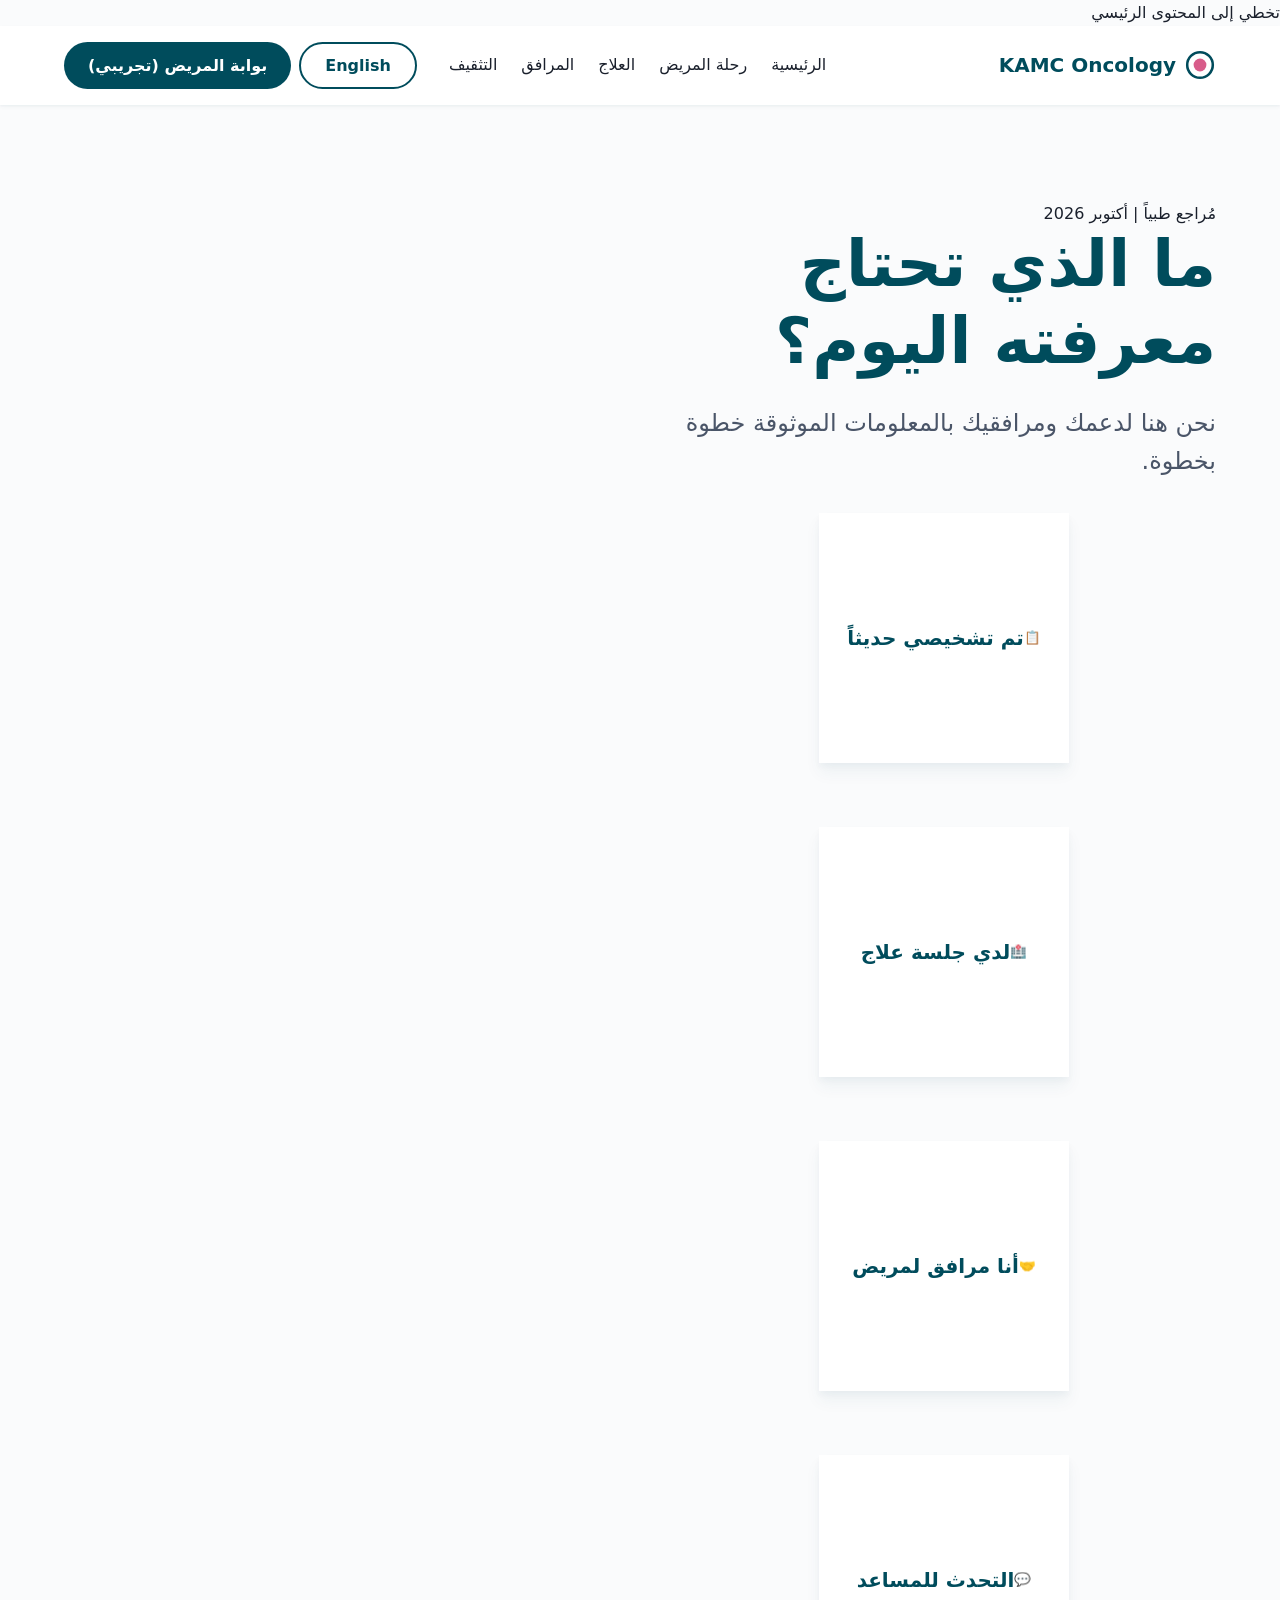
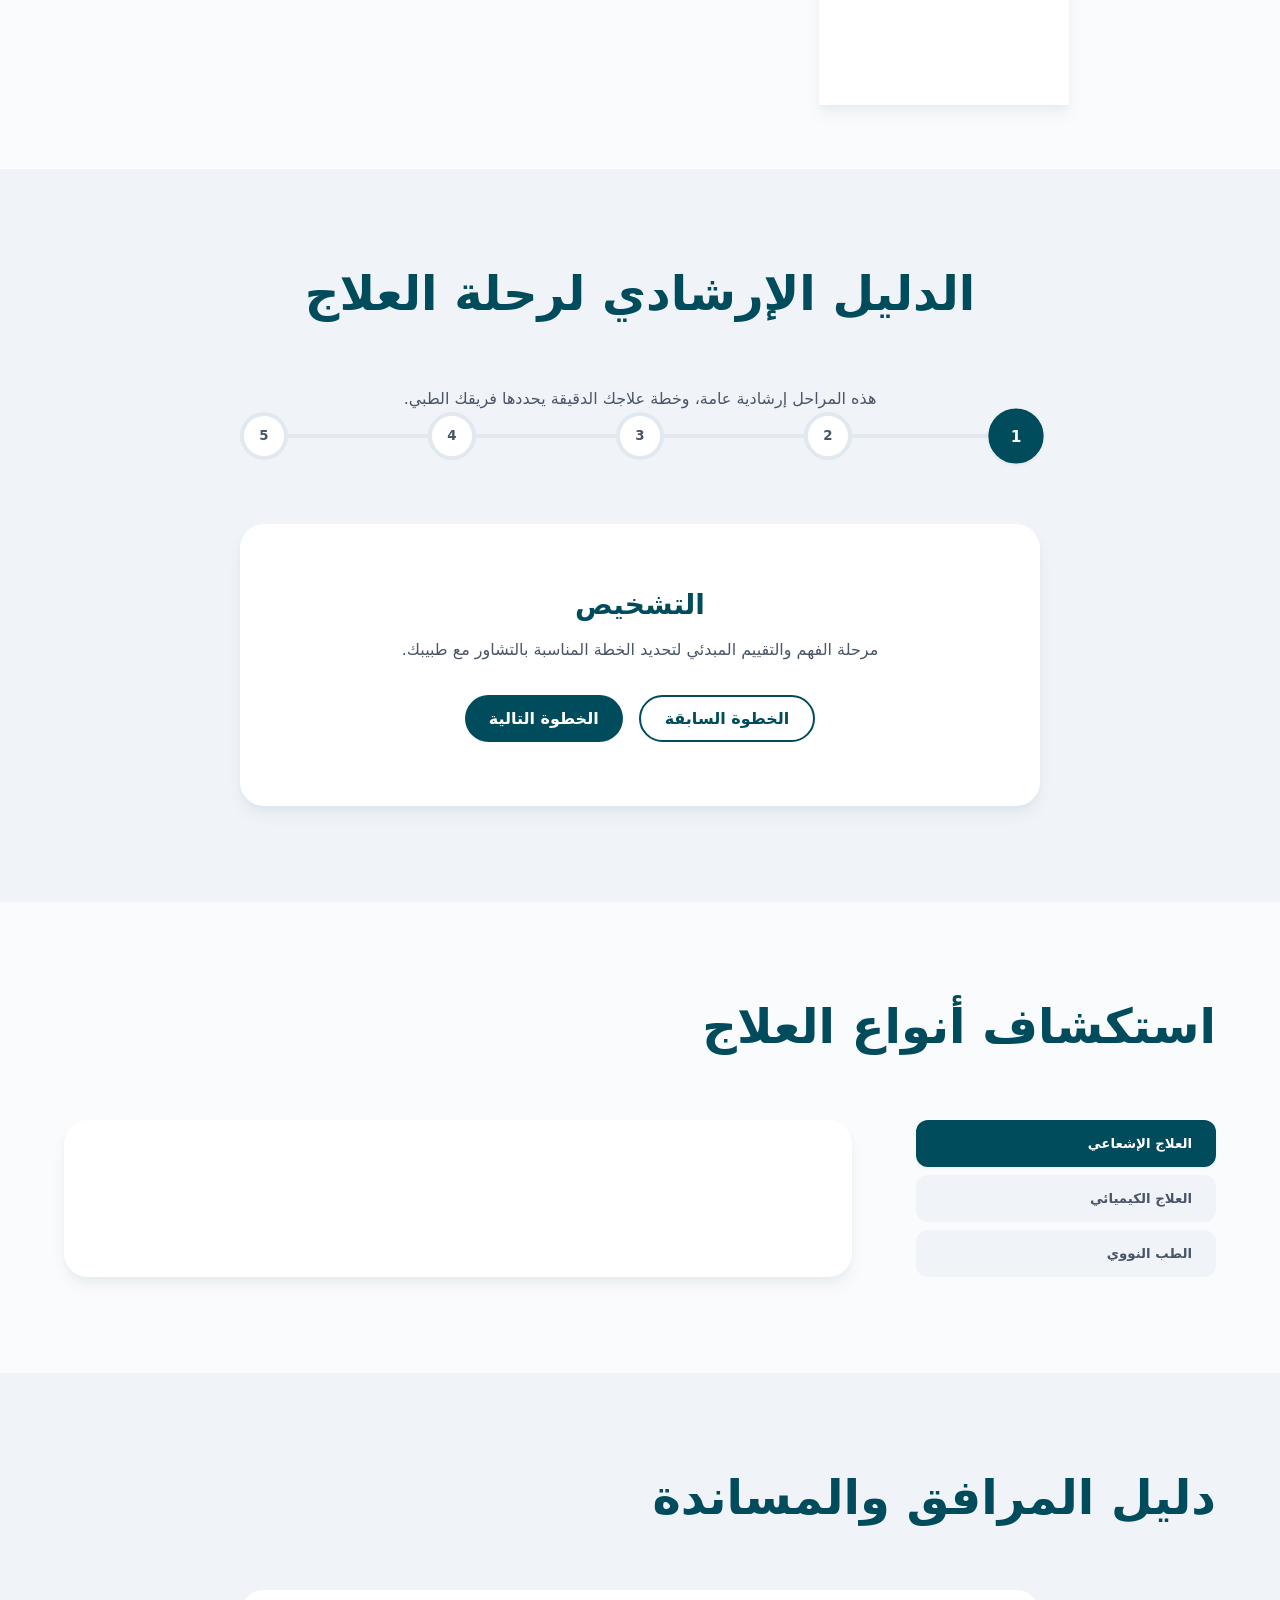
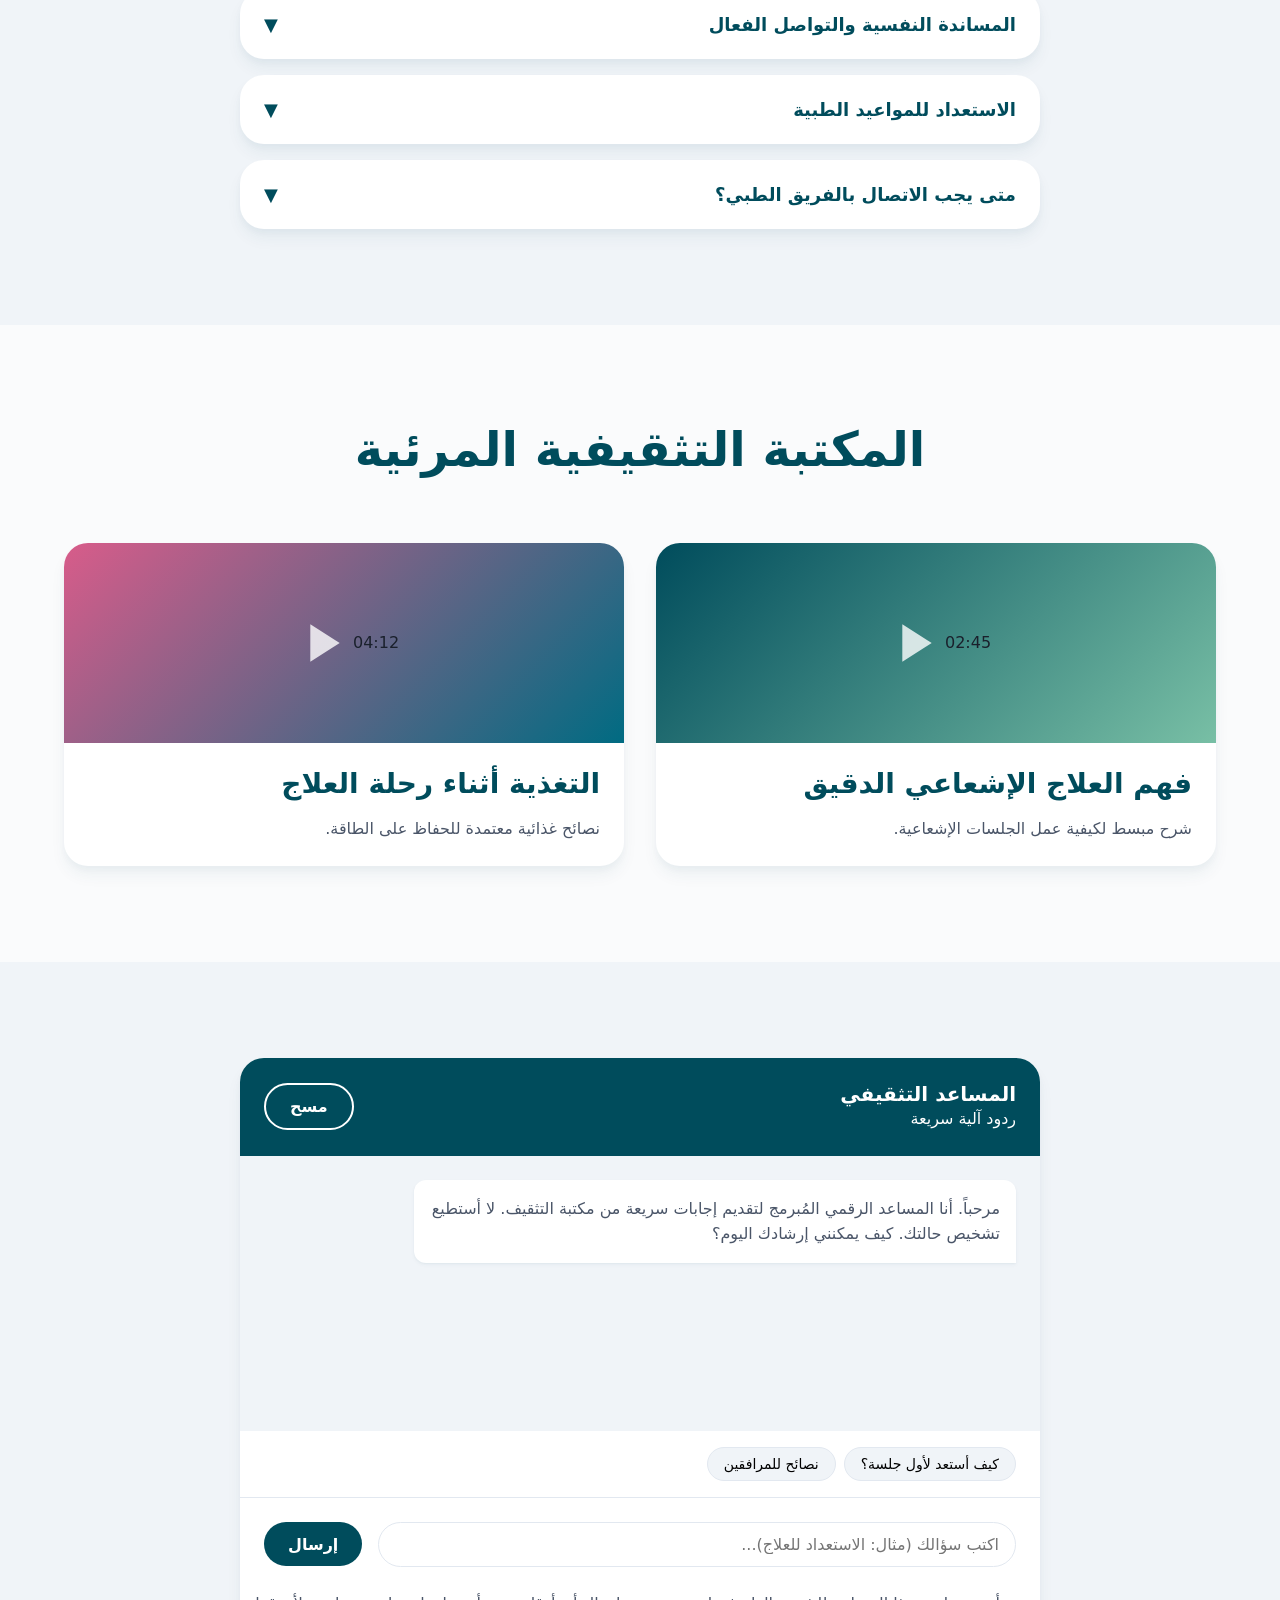
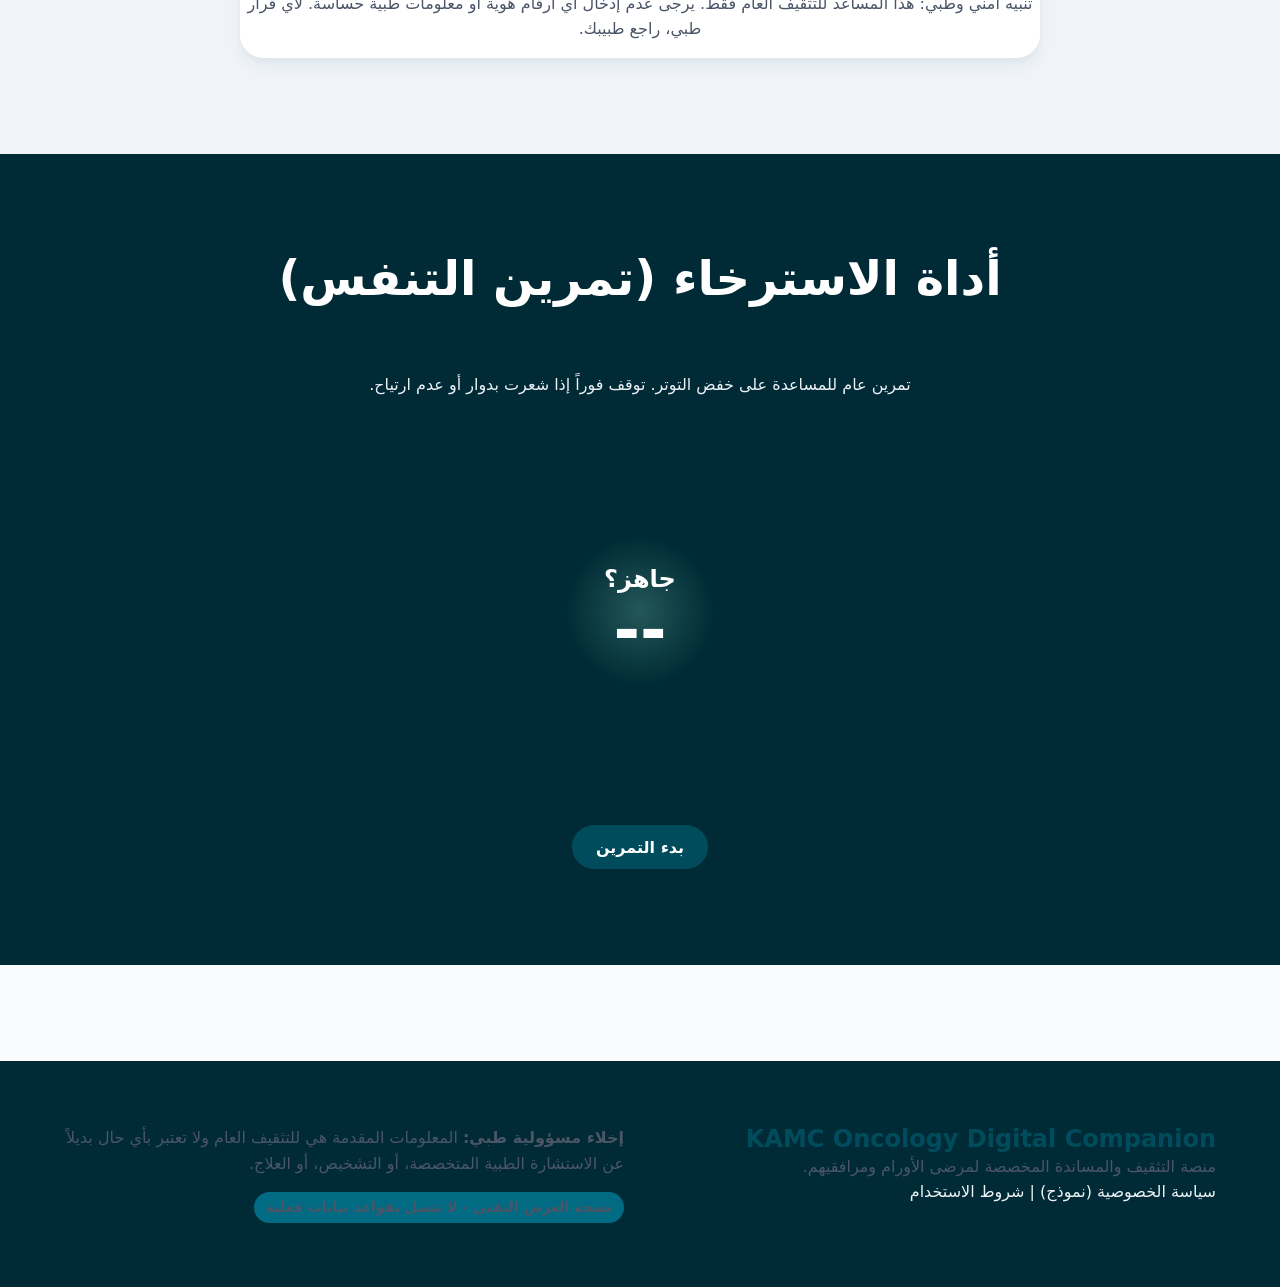
==== commit ce6d6582: "Update fmt.Println message from 'Hello' to 'Goodbye'" ====
--- a/index.html
+++ b/index.html
@@ -3,156 +3,151 @@
 <head>
     <meta charset="UTF-8">
     <meta name="viewport" content="width=device-width, initial-scale=1.0, maximum-scale=5.0">
+    <meta name="description" content="KAMC Oncology Digital Companion - منصة رقمية لمساعدة مرضى الأورام ومرافقيهم على فهم رحلة العلاج.">
     <title>KAMC Oncology Digital Companion</title>
     <link rel="stylesheet" href="style.css">
 </head>
 <body>
-    <!-- Header -->
-    <header class="main-header">
+    <!-- Accessibility: Skip to main content -->
+    <a href="#main-content" class="sr-only skip-link">تخطي إلى المحتوى الرئيسي</a>
+
+    <header class="main-header" role="banner">
         <div class="container header-container">
-            <div class="brand">
-                <svg width="32" height="32" viewBox="0 0 100 100" class="brand-logo">
+            <div class="brand" aria-label="KAMC Oncology Logo">
+                <svg width="32" height="32" viewBox="0 0 100 100" class="brand-logo" aria-hidden="true">
                     <circle cx="50" cy="50" r="40" fill="none" stroke="var(--teal)" stroke-width="8"/>
                     <circle cx="50" cy="50" r="20" fill="var(--rose)"/>
                 </svg>
                 <span class="brand-text">KAMC Oncology</span>
             </div>
             
-            <button class="menu-toggle" aria-label="Toggle Menu" aria-expanded="false">
-                <span class="hamburger"></span>
+            <button class="menu-toggle" aria-expanded="false" aria-controls="primary-nav" aria-label="افتح القائمة الرئيسية">
+                <span class="hamburger" aria-hidden="true"></span>
             </button>
 
-            <nav class="main-nav">
+            <nav id="primary-nav" class="main-nav" role="navigation" aria-label="القائمة الرئيسية">
                 <ul class="nav-list">
-                    <li><a href="#hero" class="scroll-link" data-i18n="nav.home">الرئيسية</a></li>
+                    <li><a href="#main-content" class="scroll-link" data-i18n="nav.home">الرئيسية</a></li>
                     <li><a href="#journey" class="scroll-link" data-i18n="nav.journey">رحلة المريض</a></li>
                     <li><a href="#treatment" class="scroll-link" data-i18n="nav.treatment">العلاج</a></li>
                     <li><a href="#caregiver" class="scroll-link" data-i18n="nav.caregiver">المرافق</a></li>
                     <li><a href="#education" class="scroll-link" data-i18n="nav.education">التثقيف</a></li>
-                    <li><a href="#breathing" class="scroll-link" data-i18n="nav.breathing">التنفس</a></li>
-                    <li><a href="#guide" class="scroll-link" data-i18n="nav.guide">المساعد</a></li>
                 </ul>
                 <div class="nav-actions">
-                    <button id="langSwitcher" class="btn btn-outline">English</button>
-                    <button id="loginBtn" class="btn btn-primary" data-i18n="nav.login">تسجيل الدخول</button>
+                    <button id="langSwitcher" class="btn btn-outline" aria-label="Switch language to English">English</button>
+                    <button id="loginBtn" class="btn btn-primary" data-i18n="nav.login">بوابة المريض (تجريبي)</button>
                 </div>
             </nav>
         </div>
     </header>
 
-    <main>
-        <!-- Immersive Hero -->
-        <section id="hero" class="hero-section">
+    <main id="main-content" role="main">
+        <!-- Hero Section -->
+        <section class="hero-section" aria-labelledby="hero-title">
             <div class="container hero-container">
                 <div class="hero-content">
-                    <h1 class="hero-title" data-i18n="hero.title">رحلتك مع علاج الأورام تبدأ بالمعرفة والدعم</h1>
-                    <p class="hero-desc" data-i18n="hero.desc">منصة رقمية تساعد مرضى الأورام والمرافقين على فهم رحلة العلاج والاستعداد لكل خطوة بسهولة وثقة.</p>
-                    <div class="hero-ctas">
-                        <a href="#journey" class="btn btn-primary btn-large scroll-link" data-i18n="hero.ctaPrimary">ابدأ رحلة المريض</a>
-                        <a href="#guide" class="btn btn-secondary btn-large scroll-link" data-i18n="hero.ctaSecondary">اسأل KAMC Guide</a>
-                    </div>
-                </div>
-                <div class="hero-visual" aria-hidden="true">
-                    <svg viewBox="0 0 400 400" class="abstract-nodes">
-                        <path d="M50,300 Q150,150 350,100" fill="none" stroke="var(--teal)" stroke-width="2" stroke-dasharray="5,5"/>
-                        <circle cx="50" cy="300" r="15" fill="var(--rose)" class="node-pulse"/>
-                        <circle cx="200" cy="200" r="25" fill="var(--hope)" class="node-float"/>
-                        <circle cx="350" cy="100" r="20" fill="var(--teal)" class="node-pulse delay"/>
-                    </svg>
-                </div>
-            </div>
-        </section>
-
-        <!-- Choose Your Path -->
-        <section id="path" class="path-section">
-            <div class="container">
-                <h2 class="section-title text-center" data-i18n="path.title">كيف يمكننا مساعدتك؟</h2>
-                <div class="path-grid">
-                    <button class="path-card organic-shape" data-target="#journey">
-                        <h3 data-i18n="path.patient">المريض</h3>
-                    </button>
-                    <button class="path-card organic-shape alt-1" data-target="#caregiver">
-                        <h3 data-i18n="path.caregiver">المرافق</h3>
-                    </button>
-                    <button class="path-card organic-shape alt-2" data-target="#education">
-                        <h3 data-i18n="path.education">التثقيف</h3>
-                    </button>
-                </div>
-            </div>
-        </section>
-
-        <!-- Interactive Patient Journey -->
-        <section id="journey" class="journey-section bg-soft">
-            <div class="container">
-                <h2 class="section-title text-center" data-i18n="journey.title">رحلتك العلاجية خطوة بخطوة</h2>
-                <div class="journey-tracker">
-                    <div class="journey-line"></div>
-                    <div class="journey-steps">
-                        <button class="step-btn active" data-step="0">1</button>
-                        <button class="step-btn" data-step="1">2</button>
-                        <button class="step-btn" data-step="2">3</button>
-                        <button class="step-btn" data-step="3">4</button>
-                        <button class="step-btn" data-step="4">5</button>
-                    </div>
-                </div>
-                <div class="journey-content-card card-elevated fade-content" id="journeyContentWrapper">
+                    <span class="medical-badge" data-i18n="badge.review">مُراجع طبياً | أكتوبر 2026</span>
+                    <h1 id="hero-title" class="hero-title" data-i18n="hero.title">ما الذي تحتاج معرفته اليوم؟</h1>
+                    <p class="hero-desc" data-i18n="hero.desc">نحن هنا لدعمك ومرافقيك بالمعلومات الموثوقة خطوة بخطوة.</p>
+                    <div class="path-grid">
+                        <button class="path-card" data-target="#journey" aria-label="مسار: تم تشخيصي حديثاً">
+                            <span class="icon" aria-hidden="true">📋</span>
+                            <h2 data-i18n="path.new">تم تشخيصي حديثاً</h2>
+                        </button>
+                        <button class="path-card" data-target="#treatment" aria-label="مسار: لدي جلسة علاج">
+                            <span class="icon" aria-hidden="true">🏥</span>
+                            <h2 data-i18n="path.session">لدي جلسة علاج</h2>
+                        </button>
+                        <button class="path-card" data-target="#caregiver" aria-label="مسار: أنا مرافق">
+                            <span class="icon" aria-hidden="true">🤝</span>
+                            <h2 data-i18n="path.caregiver">أنا مرافق لمريض</h2>
+                        </button>
+                        <button class="path-card" data-target="#guide" aria-label="مسار: أريد استشارة المساعد">
+                            <span class="icon" aria-hidden="true">💬</span>
+                            <h2 data-i18n="path.guide">التحدث للمساعد</h2>
+                        </button>
+                    </div>
+                </div>
+            </div>
+        </section>
+
+        <!-- Patient Journey -->
+        <section id="journey" class="journey-section bg-soft" aria-labelledby="journey-heading">
+            <div class="container">
+                <header class="section-header text-center">
+                    <h2 id="journey-heading" class="section-title" data-i18n="journey.title">الدليل الإرشادي لرحلة العلاج</h2>
+                    <p class="section-subtitle" data-i18n="journey.disclaimer">هذه المراحل إرشادية عامة، وخطة علاجك الدقيقة يحددها فريقك الطبي.</p>
+                </header>
+                
+                <div class="journey-tracker" role="region" aria-label="مراحل العلاج">
+                    <div class="journey-line" aria-hidden="true"></div>
+                    <div class="journey-steps" role="tablist">
+                        <button class="step-btn active" role="tab" aria-selected="true" aria-controls="step-panel" data-step="0">1</button>
+                        <button class="step-btn" role="tab" aria-selected="false" aria-controls="step-panel" data-step="1">2</button>
+                        <button class="step-btn" role="tab" aria-selected="false" aria-controls="step-panel" data-step="2">3</button>
+                        <button class="step-btn" role="tab" aria-selected="false" aria-controls="step-panel" data-step="3">4</button>
+                        <button class="step-btn" role="tab" aria-selected="false" aria-controls="step-panel" data-step="4">5</button>
+                    </div>
+                </div>
+
+                <div id="step-panel" class="journey-content-card card-elevated fade-content" role="tabpanel" tabindex="0">
                     <h3 id="stepTitle" class="step-title">التشخيص</h3>
-                    <p id="stepDesc" class="step-desc">مرحلة الفهم والتقييم المبدئي لتحديد الخطة المناسبة.</p>
+                    <p id="stepDesc" class="step-desc">مرحلة الفهم والتقييم المبدئي لتحديد الخطة المناسبة بالتشاور مع طبيبك.</p>
                     <div class="step-controls">
-                        <button id="prevStep" class="btn btn-outline" disabled data-i18n="journey.prev">السابق</button>
-                        <button id="nextStep" class="btn btn-primary" data-i18n="journey.next">التالي</button>
+                        <button id="prevStep" class="btn btn-outline" disabled data-i18n="journey.prev">الخطوة السابقة</button>
+                        <button id="nextStep" class="btn btn-primary" data-i18n="journey.next">الخطوة التالية</button>
                     </div>
                 </div>
             </div>
         </section>
 
         <!-- Treatment Explorer -->
-        <section id="treatment" class="treatment-section">
-            <div class="container">
-                <h2 class="section-title" data-i18n="treatment.title">اكتشف أنواع العلاج</h2>
+        <section id="treatment" class="treatment-section" aria-labelledby="treatment-heading">
+            <div class="container">
+                <h2 id="treatment-heading" class="section-title" data-i18n="treatment.title">استكشاف أنواع العلاج</h2>
                 <div class="split-layout">
-                    <div class="treatment-tabs">
-                        <button class="tab-btn active" data-tab="radio" data-i18n="treatment.radio">العلاج الإشعاعي</button>
-                        <button class="tab-btn" data-tab="chemo" data-i18n="treatment.chemo">العلاج الكيميائي</button>
-                        <button class="tab-btn" data-tab="nuclear" data-i18n="treatment.nuclear">الطب النووي</button>
-                    </div>
-                    <div class="treatment-details card-elevated fade-content" id="treatmentContent">
-                        <!-- المحتوى يتولد برمجياً -->
+                    <div class="treatment-tabs" role="tablist" aria-orientation="vertical">
+                        <button class="tab-btn active" role="tab" aria-selected="true" aria-controls="treatment-panel" data-tab="radio" data-i18n="treatment.radio">العلاج الإشعاعي</button>
+                        <button class="tab-btn" role="tab" aria-selected="false" aria-controls="treatment-panel" data-tab="chemo" data-i18n="treatment.chemo">العلاج الكيميائي</button>
+                        <button class="tab-btn" role="tab" aria-selected="false" aria-controls="treatment-panel" data-tab="nuclear" data-i18n="treatment.nuclear">الطب النووي</button>
+                    </div>
+                    <div id="treatment-panel" class="treatment-details card-elevated fade-content" role="tabpanel" tabindex="0">
+                        <!-- Content injected via JS -->
                     </div>
                 </div>
             </div>
         </section>
 
         <!-- Caregiver Support -->
-        <section id="caregiver" class="caregiver-section bg-soft">
-            <div class="container">
-                <h2 class="section-title" data-i18n="caregiver.title">لأن الدعم جزء من رحلة العلاج</h2>
+        <section id="caregiver" class="caregiver-section bg-soft" aria-labelledby="caregiver-heading">
+            <div class="container">
+                <h2 id="caregiver-heading" class="section-title" data-i18n="caregiver.title">دليل المرافق والمساندة</h2>
                 <div class="accordion-group">
                     <div class="accordion-item card-elevated">
-                        <button class="accordion-trigger" aria-expanded="false">
-                            <span data-i18n="caregiver.q1">الدعم النفسي والعملي</span>
-                            <span class="icon-plus">+</span>
-                        </button>
-                        <div class="accordion-content">
-                            <p data-i18n="caregiver.a1">كن مستمعاً جيداً، وقدم المساعدة في المهام اليومية البسيطة لتخفيف العبء.</p>
+                        <button class="accordion-trigger" aria-expanded="false" aria-controls="faq1">
+                            <span data-i18n="caregiver.q1">المساندة النفسية والتواصل الفعال</span>
+                            <span class="icon-plus" aria-hidden="true">▼</span>
+                        </button>
+                        <div id="faq1" class="accordion-content">
+                            <p data-i18n="caregiver.a1">كن مستمعاً جيداً بدون إصدار أحكام. المريض غالباً يحتاج لمن يسمعه أكثر من حاجته للنصائح. ساعد في المهام اليومية لتقليل العبء المعرفي.</p>
                         </div>
                     </div>
                     <div class="accordion-item card-elevated">
-                        <button class="accordion-trigger" aria-expanded="false">
-                            <span data-i18n="caregiver.q2">الاستعداد للمواعيد</span>
-                            <span class="icon-plus">+</span>
-                        </button>
-                        <div class="accordion-content">
-                            <p data-i18n="caregiver.a2">قم بتدوين الأسئلة قبل الزيارة، واحتفظ بسجل للأعراض والأدوية.</p>
+                        <button class="accordion-trigger" aria-expanded="false" aria-controls="faq2">
+                            <span data-i18n="caregiver.q2">الاستعداد للمواعيد الطبية</span>
+                            <span class="icon-plus" aria-hidden="true">▼</span>
+                        </button>
+                        <div id="faq2" class="accordion-content">
+                            <p data-i18n="caregiver.a2">قم بتدوين الأسئلة مسبقاً، واحتفظ بملف منظم يحتوي على تقارير الأشعة وتاريخ الأدوية. كن الموثّق الهادئ أثناء جلوس المريض مع الطبيب.</p>
                         </div>
                     </div>
                     <div class="accordion-item card-elevated">
-                        <button class="accordion-trigger" aria-expanded="false">
-                            <span data-i18n="caregiver.q3">العناية الذاتية للمرافق</span>
-                            <span class="icon-plus">+</span>
-                        </button>
-                        <div class="accordion-content">
-                            <p data-i18n="caregiver.a3">لا تنسَ أخذ فترات راحة. صحتك الجسدية والنفسية ضرورية لتتمكن من تقديم الدعم.</p>
+                        <button class="accordion-trigger" aria-expanded="false" aria-controls="faq3">
+                            <span data-i18n="caregiver.q3">متى يجب الاتصال بالفريق الطبي؟</span>
+                            <span class="icon-plus" aria-hidden="true">▼</span>
+                        </button>
+                        <div id="faq3" class="accordion-content">
+                            <p data-i18n="caregiver.a3">في حالات ارتفاع الحرارة المفاجئ، أو النزيف، أو صعوبة التنفس الشديدة. لا تتردد في طلب التوجيه الطبي المباشر.</p>
                         </div>
                     </div>
                 </div>
@@ -160,134 +155,146 @@
         </section>
 
         <!-- Education & Video Gallery -->
-        <section id="education" class="education-section">
-            <div class="container">
-                <h2 class="section-title text-center" data-i18n="education.title">المعرفة تمنحك ثقة أكبر</h2>
+        <section id="education" class="education-section" aria-labelledby="education-heading">
+            <div class="container">
+                <h2 id="education-heading" class="section-title text-center" data-i18n="education.title">المكتبة التثقيفية المرئية</h2>
                 
                 <div class="video-grid">
-                    <div class="video-card card-elevated" tabindex="0" role="button" aria-label="Play video" data-video="https://www.youtube.com/embed/J7M_oJz7s_Q?autoplay=1&mute=1">
+                    <article class="video-card card-elevated" tabindex="0" role="button" aria-label="تشغيل فيديو: فهم العلاج الإشعاعي" data-video="radio_demo_1">
                         <div class="video-thumb">
-                            <svg class="play-icon" viewBox="0 0 24 24"><path d="M8 5v14l11-7z" fill="#fff"/></svg>
+                            <span class="duration-badge">02:45</span>
+                            <svg class="play-icon" viewBox="0 0 24 24" aria-hidden="true"><path d="M8 5v14l11-7z" fill="#fff"/></svg>
                         </div>
                         <div class="video-info">
-                            <h4 data-i18n="video.v1">فهم العلاج الإشعاعي</h4>
-                        </div>
-                    </div>
-                    <div class="video-card card-elevated" tabindex="0" role="button" aria-label="Play video" data-video="https://www.youtube.com/embed/J7M_oJz7s_Q?autoplay=1&mute=1">
+                            <h3 data-i18n="video.v1">فهم العلاج الإشعاعي الدقيق</h3>
+                            <p class="video-desc" data-i18n="video.d1">شرح مبسط لكيفية عمل الجلسات الإشعاعية.</p>
+                        </div>
+                    </article>
+                    <article class="video-card card-elevated" tabindex="0" role="button" aria-label="تشغيل فيديو: التغذية أثناء العلاج" data-video="chemo_demo_2">
                         <div class="video-thumb alt-thumb">
-                            <svg class="play-icon" viewBox="0 0 24 24"><path d="M8 5v14l11-7z" fill="#fff"/></svg>
+                            <span class="duration-badge">04:12</span>
+                            <svg class="play-icon" viewBox="0 0 24 24" aria-hidden="true"><path d="M8 5v14l11-7z" fill="#fff"/></svg>
                         </div>
                         <div class="video-info">
-                            <h4 data-i18n="video.v2">الاستعداد للعلاج الكيميائي</h4>
-                        </div>
-                    </div>
-                    <div class="video-card card-elevated" tabindex="0" role="button" aria-label="Play video" data-video="https://www.youtube.com/embed/J7M_oJz7s_Q?autoplay=1&mute=1">
-                        <div class="video-thumb alt-thumb2">
-                            <svg class="play-icon" viewBox="0 0 24 24"><path d="M8 5v14l11-7z" fill="#fff"/></svg>
-                        </div>
-                        <div class="video-info">
-                            <h4 data-i18n="video.v3">أهمية الدعم النفسي</h4>
-                        </div>
-                    </div>
-                </div>
-            </div>
-        </section>
-
-        <!-- Breathing Practice Simulator -->
-        <section id="breathing" class="breathing-section bg-dark">
+                            <h3 data-i18n="video.v2">التغذية أثناء رحلة العلاج</h3>
+                            <p class="video-desc" data-i18n="video.d2">نصائح غذائية معتمدة للحفاظ على الطاقة.</p>
+                        </div>
+                    </article>
+                </div>
+            </div>
+        </section>
+
+        <!-- KAMC Guide (Chat) -->
+        <section id="guide" class="guide-section bg-soft" aria-labelledby="guide-heading">
+            <div class="container">
+                <div class="chat-container card-elevated">
+                    <header class="chat-header">
+                        <div>
+                            <h2 id="guide-heading" data-i18n="guide.title">المساعد التثقيفي</h2>
+                            <span class="chat-status" data-i18n="guide.status">ردود آلية سريعة</span>
+                        </div>
+                        <button id="clearChat" class="btn btn-outline outline-light btn-sm" data-i18n="guide.clear" aria-label="مسح سجل المحادثة">مسح</button>
+                    </header>
+                    <div class="chat-body" id="chatBody" aria-live="polite" aria-atomic="false" role="log">
+                        <div class="chat-message assistant">
+                            <p data-i18n="guide.welcome">مرحباً. أنا المساعد الرقمي المُبرمج لتقديم إجابات سريعة من مكتبة التثقيف. لا أستطيع تشخيص حالتك. كيف يمكنني إرشادك اليوم؟</p>
+                        </div>
+                    </div>
+                    <div class="chat-suggestions" id="chatSuggestions" role="group" aria-label="أسئلة شائعة">
+                        <button class="chip" data-i18n="guide.s1">كيف أستعد لأول جلسة؟</button>
+                        <button class="chip" data-i18n="guide.s2">نصائح للمرافقين</button>
+                    </div>
+                    <div class="chat-footer">
+                        <div class="input-wrapper" id="chatInputWrapper">
+                            <input type="text" id="chatInput" placeholder="اكتب سؤالك (مثال: الاستعداد للعلاج)..." data-i18n="guide.input" aria-label="حقل إدخال رسالة للمساعد">
+                        </div>
+                        <button id="chatSend" class="btn btn-primary" data-i18n="guide.send" aria-label="إرسال الرسالة">إرسال</button>
+                    </div>
+                    <div class="chat-disclaimer">
+                        <p data-i18n="guide.disclaimer">تنبيه أمني وطبي: هذا المساعد للتثقيف العام فقط. يرجى عدم إدخال أي أرقام هوية أو معلومات طبية حساسة. لأي قرار طبي، راجع طبيبك.</p>
+                    </div>
+                </div>
+            </div>
+        </section>
+
+        <!-- Breathing Simulator -->
+        <section id="breathing" class="breathing-section bg-dark" aria-labelledby="breath-heading">
             <div class="container text-center">
-                <h2 class="section-title title-light" data-i18n="breath.title">محاكي تمارين التنفس</h2>
-                <p class="section-desc text-light" data-i18n="breath.desc">تمرين 4-2-6 للمساعدة على الاسترخاء. هذا للتثقيف العام وليس بروتوكول طبي.</p>
-                
-                <div class="breath-visualizer">
+                <h2 id="breath-heading" class="section-title title-light" data-i18n="breath.title">أداة الاسترخاء (تمرين التنفس)</h2>
+                <p class="section-desc text-light" data-i18n="breath.desc">تمرين عام للمساعدة على خفض التوتر. توقف فوراً إذا شعرت بدوار أو عدم ارتياح.</p>
+                
+                <div class="breath-visualizer" aria-hidden="true">
                     <div class="breath-circle" id="breathCircle"></div>
                     <div class="breath-text">
-                        <span id="breathInstruction" data-i18n="breath.ready">مستعد؟</span>
+                        <span id="breathInstruction" data-i18n="breath.ready">جاهز؟</span>
                         <span id="breathTimer" class="timer-large">--</span>
                     </div>
                 </div>
 
-                <div class="breath-controls">
-                    <button id="btnBreathStart" class="btn btn-primary" data-i18n="breath.start">بدء</button>
+                <div class="breath-controls" role="group" aria-label="التحكم في تمرين التنفس">
+                    <button id="btnBreathStart" class="btn btn-primary" data-i18n="breath.start">بدء التمرين</button>
                     <button id="btnBreathPause" class="btn btn-outline outline-light hidden" data-i18n="breath.pause">إيقاف مؤقت</button>
                     <button id="btnBreathStop" class="btn btn-secondary hidden" data-i18n="breath.stop">إنهاء</button>
                 </div>
             </div>
         </section>
 
-        <!-- KAMC Guide (Chat) -->
-        <section id="guide" class="guide-section">
-            <div class="container">
-                <div class="chat-container card-elevated">
-                    <div class="chat-header">
-                        <h2 data-i18n="guide.title">KAMC Guide</h2>
-                        <button id="clearChat" class="btn btn-text" data-i18n="guide.clear">مسح المحادثة</button>
-                    </div>
-                    <div class="chat-body" id="chatBody">
-                        <div class="chat-message assistant">
-                            <p data-i18n="guide.welcome">مرحباً بك. أنا المساعد الرقمي للتثقيف. كيف يمكنني مساعدتك اليوم؟</p>
-                        </div>
-                    </div>
-                    <div class="chat-suggestions" id="chatSuggestions">
-                        <button class="chip" data-i18n="guide.s1">ما هو العلاج الإشعاعي؟</button>
-                        <button class="chip" data-i18n="guide.s2">كيف أستعد للجلسة؟</button>
-                    </div>
-                    <div class="chat-footer">
-                        <div class="input-wrapper" id="chatInputWrapper">
-                            <input type="text" id="chatInput" placeholder="اكتب سؤالك هنا..." data-i18n="guide.input" aria-label="Chat input">
-                        </div>
-                        <button id="chatSend" class="btn btn-primary" data-i18n="guide.send">إرسال</button>
-                    </div>
-                    <p class="chat-disclaimer" data-i18n="guide.disclaimer">هذه الخدمة للتثقيف العام ولا تغني عن استشارة الفريق الطبي.</p>
-                </div>
-            </div>
-        </section>
     </main>
 
     <!-- Footer -->
-    <footer class="main-footer">
+    <footer class="main-footer" role="contentinfo">
         <div class="container footer-content">
             <div class="footer-brand">
-                <h3 data-i18n="footer.title">KAMC Oncology Digital Companion</h3>
-                <p data-i18n="footer.desc">تجربة تثقيفية صحية مبتكرة لدعم المرضى والمرافقين.</p>
+                <h2 data-i18n="footer.title">KAMC Oncology Digital Companion</h2>
+                <p data-i18n="footer.desc">منصة التثقيف والمساندة المخصصة لمرضى الأورام ومرافقيهم.</p>
+                <div class="privacy-links">
+                    <a href="#" class="footer-link" data-i18n="footer.privacy">سياسة الخصوصية (نموذج)</a>
+                    <span aria-hidden="true">|</span>
+                    <a href="#" class="footer-link" data-i18n="footer.terms">شروط الاستخدام</a>
+                </div>
             </div>
             <div class="footer-disclaimer">
-                <p data-i18n="footer.disclaimer">جميع المعلومات المقدمة هنا هي لأغراض تثقيفية وتوضيحية فقط. يُرجى دائماً استشارة طبيبك المعالج للحصول على قرارات طبية مخصصة.</p>
-                <p class="demo-badge">KAMC 2026</p>
+                <p><strong>إخلاء مسؤولية طبي:</strong> <span data-i18n="footer.disclaimer">المعلومات المقدمة هي للتثقيف العام ولا تعتبر بأي حال بديلاً عن الاستشارة الطبية المتخصصة، أو التشخيص، أو العلاج.</span></p>
+                <p class="demo-badge">نسخة العرض التقني - لا تتصل بقواعد بيانات فعلية</p>
             </div>
         </div>
     </footer>
 
     <!-- REALISTIC LOGIN MODAL -->
-    <dialog id="loginModal" class="custom-modal">
+    <dialog id="loginModal" class="custom-modal" aria-labelledby="login-title">
         <div class="modal-content text-center">
-            <h3 data-i18n="login.title">بوابة المرضى</h3>
-            <p data-i18n="login.desc">قم بتسجيل الدخول للوصول لملفك الطبي</p>
-            <div class="form-group">
-                <input type="text" id="loginUsername" class="custom-input" placeholder="رقم الملف الطبي" data-i18n="login.user">
-                <input type="password" id="loginPassword" class="custom-input" placeholder="كلمة المرور" data-i18n="login.pass">
-            </div>
-            <div class="modal-actions">
-                <button id="submitLoginBtn" class="btn btn-primary w-100" data-i18n="login.submit">تسجيل الدخول</button>
-                <button id="closeLoginModal" class="btn btn-text w-100" data-i18n="login.cancel">إلغاء</button>
-            </div>
+            <button class="close-modal-btn" aria-label="إغلاق النافذة" data-close="loginModal">&times;</button>
+            <h3 id="login-title" data-i18n="login.title">بوابة المرضى (نموذج عرض)</h3>
+            <p data-i18n="login.desc">هذه نافذة تجريبية لأغراض عرض واجهة المستخدم. يرجى عدم إدخال بيانات حقيقية.</p>
+            <form id="loginForm" class="form-group" onsubmit="event.preventDefault();">
+                <label for="loginUsername" class="sr-only" data-i18n="login.user">رقم الملف الطبي</label>
+                <input type="text" id="loginUsername" class="custom-input" placeholder="رقم الملف (اكتب أي شيء)" autocomplete="off">
+                
+                <label for="loginPassword" class="sr-only" data-i18n="login.pass">كلمة المرور</label>
+                <input type="password" id="loginPassword" class="custom-input" placeholder="كلمة المرور (اكتب أي شيء)" autocomplete="off">
+                
+                <button type="submit" id="submitLoginBtn" class="btn btn-primary w-100" data-i18n="login.submit">دخول وهمي</button>
+            </form>
         </div>
     </dialog>
 
     <!-- VIDEO PLAYER MODAL -->
-    <dialog id="videoModal" class="custom-modal video-modal">
+    <dialog id="videoModal" class="custom-modal video-modal" aria-labelledby="video-title">
         <div class="modal-content video-content">
-            <button id="closeVideoModal" class="close-btn">&times;</button>
-            <div class="video-wrapper">
-                <iframe id="videoIframe" src="" frameborder="0" allowfullscreen></iframe>
+            <header class="video-header">
+                <h3 id="video-title" class="sr-only">مشغل الفيديو التعليمي</h3>
+                <button class="close-modal-btn" aria-label="إغلاق الفيديو" data-close="videoModal">&times;</button>
+            </header>
+            <div class="video-wrapper" aria-live="assertive">
+                <!-- Video placeholder or iframe injected via JS -->
+                <div id="videoContainer" class="video-placeholder">جاري تحميل المحتوى التثقيفي...</div>
             </div>
         </div>
     </dialog>
 
-    <!-- TOAST NOTIFICATIONS -->
-    <div id="toastContainer" class="toast-container" aria-live="polite"></div>
-
-    <!-- SCRIPT (DEFER TO ENSURE DOM IS READY) -->
+    <!-- TOAST NOTIFICATIONS (Accessibility Live Region) -->
+    <div id="toastContainer" class="toast-container" aria-live="assertive" role="alert"></div>
+
     <script src="app.js" defer></script>
 </body>
 </html>
--- a/style.css
+++ b/style.css
@@ -1,6 +1,5 @@
 /* DESIGN TOKENS & VARIABLES */
 :root {
-    /* Colors */
     --teal: #004C5C;
     --teal-light: #006b82;
     --rose: #D85C8A;
@@ -15,10 +14,8 @@
     --text-light: #EDF2F7;
     --border: #E2E8F0;
 
-    /* Typography */
     --font-sans: system-ui, -apple-system, BlinkMacSystemFont, 'Segoe UI', Roboto, Helvetica, Arial, sans-serif;
     
-    /* Spacing */
     --space-xs: 0.5rem;
     --space-sm: 1rem;
     --space-md: 1.5rem;
@@ -26,32 +23,22 @@
     --space-xl: 4rem;
     --space-xxl: 6rem;
 
-    /* Shadows & Radii - Advanced Multi-layered Depth */
     --shadow-sm: 0 1px 2px rgba(0,76,92,0.04), 0 2px 4px rgba(0,76,92,0.04);
     --shadow-md: 0 4px 6px rgba(0,76,92,0.03), 0 10px 15px rgba(0,76,92,0.05);
     --shadow-lg: 0 10px 15px rgba(0,76,92,0.03), 0 20px 25px rgba(0,76,92,0.06), 0 35px 50px rgba(0,76,92,0.04);
-    --shadow-hover: 0 15px 30px rgba(0,76,92,0.08), 0 30px 60px rgba(0,76,92,0.05);
+    --shadow-hover: 0 15px 30px rgba(0,76,92,0.08), 0 30px 60px rgba(0,76,92,0.12);
     
     --radius-md: 12px;
     --radius-lg: 24px;
     --radius-full: 9999px;
 
-    /* Transitions */
     --transition-fast: 0.2s cubic-bezier(0.4, 0, 0.2, 1);
-    --transition-slow: 0.5s cubic-bezier(0.4, 0, 0.2, 1);
-}
-
-/* RESET & BASE */
-*, *::before, *::after {
-    box-sizing: border-box;
-    margin: 0;
-    padding: 0;
-}
-
-html {
-    scroll-behavior: smooth;
-    font-size: 16px;
-}
+    --transition-slow: 0.4s cubic-bezier(0.4, 0, 0.2, 1);
+}
+
+*, *::before, *::after { box-sizing: border-box; margin: 0; padding: 0; }
+
+html { scroll-behavior: smooth; font-size: 16px; }
 
 body {
     font-family: var(--font-sans);
@@ -61,26 +48,10 @@
     overflow-x: hidden;
 }
 
-img, svg {
-    max-width: 100%;
-    display: block;
-}
-
-a {
-    text-decoration: none;
-    color: inherit;
-}
-
-button {
-    cursor: pointer;
-    font-family: inherit;
-    border: none;
-    background: none;
-}
-
-ul {
-    list-style: none;
-}
+img, svg { max-width: 100%; display: block; }
+a { text-decoration: none; color: inherit; }
+button { cursor: pointer; font-family: inherit; border: none; background: none; }
+ul { list-style: none; }
 
 .container {
     width: 100%;
@@ -94,16 +65,11 @@
 .bg-soft { background-color: var(--bg-soft); }
 .bg-dark { background-color: var(--bg-dark); }
 .text-light { color: var(--text-light); }
-
-/* TYPOGRAPHY CLAMPS */
-h1, h2, h3, h4 {
-    line-height: 1.2;
-    font-weight: 700;
-    color: var(--teal);
-}
-
+.w-100 { width: 100%; }
+
+/* TYPOGRAPHY */
+h1, h2, h3, h4 { line-height: 1.2; font-weight: 700; color: var(--teal); }
 .title-light { color: var(--surface); }
-
 .hero-title { font-size: clamp(2rem, 5vw, 4.5rem); margin-block-end: var(--space-md); }
 .section-title { font-size: clamp(1.75rem, 4vw, 3rem); margin-block-end: var(--space-xl); }
 .step-title, h3 { font-size: clamp(1.25rem, 2.5vw, 1.75rem); margin-block-end: var(--space-sm); }
@@ -119,49 +85,21 @@
     font-weight: 600;
     font-size: 1rem;
     transition: all var(--transition-fast);
-    min-height: 44px; /* Touch target */
-}
-
-.btn-large {
-    padding: 1rem 2rem;
-    font-size: 1.125rem;
-}
-
-.btn-primary {
-    background-color: var(--teal);
-    color: var(--surface);
-}
-
-.btn-primary:hover, .btn-primary:focus-visible {
-    background-color: var(--teal-light);
-    transform: translateY(-2px);
-    box-shadow: var(--shadow-hover);
-}
-
-.btn-secondary {
-    background-color: var(--rose);
-    color: var(--surface);
-}
-
-.btn-secondary:hover {
-    transform: translateY(-2px);
-    box-shadow: var(--shadow-hover);
-}
-
-.btn-outline {
-    border: 2px solid var(--teal);
-    color: var(--teal);
-}
-
-.btn-outline:hover {
-    background-color: var(--teal);
-    color: var(--surface);
-}
-
-.outline-light {
-    border-color: var(--surface);
-    color: var(--surface);
-}
+    min-height: 44px;
+}
+.btn-large { padding: 1rem 2rem; font-size: 1.125rem; }
+
+.btn-primary { background-color: var(--teal); color: var(--surface); }
+.btn-primary:hover, .btn-primary:focus-visible { background-color: var(--teal-light); transform: translateY(-2px); box-shadow: var(--shadow-md); }
+
+.btn-secondary { background-color: var(--rose); color: var(--surface); }
+.btn-secondary:hover { transform: translateY(-2px); box-shadow: var(--shadow-md); }
+
+.btn-outline { border: 2px solid var(--teal); color: var(--teal); }
+.btn-outline:hover { background-color: var(--teal); color: var(--surface); }
+.outline-light { border-color: var(--surface); color: var(--surface); }
+.btn-text { color: var(--teal); }
+.btn-text:hover { color: var(--rose); background-color: transparent; }
 
 /* HEADER & NAV */
 .main-header {
@@ -173,588 +111,172 @@
     box-shadow: var(--shadow-sm);
     padding-block: var(--space-sm);
 }
-
-.header-container {
-    display: flex;
-    justify-content: space-between;
-    align-items: center;
-}
-
-.brand {
-    display: flex;
-    align-items: center;
-    gap: 0.5rem;
-    font-weight: 700;
-    font-size: 1.25rem;
-    color: var(--teal);
-}
-
-.main-nav {
-    display: flex;
-    align-items: center;
-    gap: var(--space-lg);
-}
-
-.nav-list {
-    display: flex;
-    gap: var(--space-md);
-}
-
-.nav-list a {
-    font-weight: 500;
-    transition: color var(--transition-fast);
-}
-
-.nav-list a:hover {
-    color: var(--rose);
-}
-
-.nav-actions {
-    display: flex;
-    gap: var(--space-xs);
-}
-
-.menu-toggle {
-    display: none;
-    width: 44px;
-    height: 44px;
-    position: relative;
-}
-
-.hamburger, .hamburger::before, .hamburger::after {
-    content: '';
-    display: block;
-    width: 24px;
-    height: 2px;
-    background-color: var(--teal);
-    position: absolute;
-    transition: var(--transition-fast);
-}
-
+.header-container { display: flex; justify-content: space-between; align-items: center; }
+.brand { display: flex; align-items: center; gap: 0.5rem; font-weight: 700; font-size: 1.25rem; color: var(--teal); }
+.main-nav { display: flex; align-items: center; gap: var(--space-lg); }
+.nav-list { display: flex; gap: var(--space-md); }
+.nav-list a { font-weight: 500; transition: color var(--transition-fast); }
+.nav-list a:hover { color: var(--rose); }
+.nav-actions { display: flex; gap: var(--space-xs); }
+.menu-toggle { display: none; width: 44px; height: 44px; position: relative; }
+.hamburger, .hamburger::before, .hamburger::after { content: ''; display: block; width: 24px; height: 2px; background-color: var(--teal); position: absolute; transition: var(--transition-fast); }
 .hamburger { top: 50%; left: 50%; transform: translate(-50%, -50%); }
 .hamburger::before { top: -8px; }
 .hamburger::after { bottom: -8px; }
 
-/* HERO SECTION */
-.hero-section {
-    padding-block: var(--space-xxl) var(--space-xl);
-    min-height: 80vh;
-    display: flex;
-    align-items: center;
-}
-
-.hero-container {
-    display: grid;
-    grid-template-columns: 1fr 1fr;
-    gap: var(--space-xl);
-    align-items: center;
-}
-
-.hero-desc {
-    margin-block-end: var(--space-lg);
-    font-size: clamp(1.125rem, 2vw, 1.5rem);
-}
-
-.hero-ctas {
-    display: flex;
-    gap: var(--space-sm);
-    flex-wrap: wrap;
-}
-
-/* ANIMATIONS */
-@keyframes float {
-    0%, 100% { transform: translateY(0); }
-    50% { transform: translateY(-15px); }
-}
-
-@keyframes pulse {
-    0% { transform: scale(1); opacity: 1; }
-    50% { transform: scale(1.1); opacity: 0.8; }
-    100% { transform: scale(1); opacity: 1; }
-}
-
+/* HERO */
+.hero-section { padding-block: var(--space-xxl) var(--space-xl); min-height: 80vh; display: flex; align-items: center; }
+.hero-container { display: grid; grid-template-columns: 1fr 1fr; gap: var(--space-xl); align-items: center; }
+.hero-desc { margin-block-end: var(--space-lg); font-size: clamp(1.125rem, 2vw, 1.5rem); }
+.hero-ctas { display: flex; gap: var(--space-sm); flex-wrap: wrap; }
+
+@keyframes float { 0%, 100% { transform: translateY(0); } 50% { transform: translateY(-15px); } }
+@keyframes pulse { 0% { transform: scale(1); opacity: 1; } 50% { transform: scale(1.1); opacity: 0.8; } 100% { transform: scale(1); opacity: 1; } }
 .node-float { animation: float 4s ease-in-out infinite; }
 .node-pulse { animation: pulse 3s ease-in-out infinite; }
 .node-pulse.delay { animation-delay: 1.5s; }
 
-/* SECTIONS BASE */
-section {
-    padding-block: var(--space-xxl);
-}
+section { padding-block: var(--space-xxl); }
 
 /* PATH GRID */
-.path-grid {
-    display: grid;
-    grid-template-columns: repeat(auto-fit, minmax(280px, 1fr));
-    gap: var(--space-xl);
-    place-items: center;
-}
-
-.path-card {
-    width: 250px;
-    height: 250px;
-    display: flex;
-    align-items: center;
-    justify-content: center;
-    background-color: var(--surface);
-    box-shadow: var(--shadow-md);
-    transition: transform var(--transition-slow), box-shadow var(--transition-slow), background-color var(--transition-slow);
-}
-
-.path-card h3 { color: var(--teal); margin: 0; transition: color var(--transition-fast); }
+.path-grid { display: grid; grid-template-columns: repeat(auto-fit, minmax(280px, 1fr)); gap: var(--space-xl); place-items: center; }
+.path-card { width: 250px; height: 250px; display: flex; align-items: center; justify-content: center; background-color: var(--surface); box-shadow: var(--shadow-md); transition: transform var(--transition-slow), box-shadow var(--transition-slow), background-color var(--transition-slow); }
+.path-card h3 { color: var(--teal); margin: 0; transition: color var(--transition-fast); font-size: 1.5rem; }
 .path-card:hover { transform: translateY(-8px) scale(1.02); box-shadow: var(--shadow-hover); background-color: var(--teal); }
 .path-card:hover h3 { color: var(--surface); }
-
 .organic-shape { border-radius: 40% 60% 70% 30% / 40% 50% 60% 50%; }
 .organic-shape.alt-1 { border-radius: 60% 40% 30% 70% / 50% 60% 40% 50%; }
 .organic-shape.alt-2 { border-radius: 50% 50% 60% 40% / 60% 40% 50% 50%; }
 
-/* PATIENT JOURNEY */
-.journey-tracker {
-    position: relative;
-    margin-block-end: var(--space-xl);
-    max-width: 800px;
-    margin-inline: auto;
-}
-
-.journey-line {
-    position: absolute;
-    top: 50%;
-    left: 0;
-    right: 0;
-    height: 4px;
-    background-color: var(--border);
-    transform: translateY(-50%);
-    z-index: 1;
-}
-
-.journey-steps {
-    display: flex;
-    justify-content: space-between;
-    position: relative;
-    z-index: 2;
-}
-
-.step-btn {
-    width: 48px;
-    height: 48px;
-    border-radius: 50%;
-    background-color: var(--surface);
-    border: 4px solid var(--border);
-    font-weight: bold;
-    color: var(--text-secondary);
-    transition: var(--transition-fast);
-}
-
-.step-btn.active {
-    border-color: var(--teal);
-    background-color: var(--teal);
-    color: var(--surface);
-    transform: scale(1.1);
-}
-
-.journey-content-card {
-    max-width: 800px;
-    margin-inline: auto;
-    text-align: center;
-}
-
-.step-controls {
-    margin-block-start: var(--space-lg);
-    display: flex;
-    justify-content: center;
-    gap: var(--space-sm);
-}
-
-/* CARDS ELEVATION */
-.card-elevated, .video-card {
-    background: var(--surface);
-    padding: var(--space-xl);
-    border-radius: var(--radius-lg);
-    box-shadow: var(--shadow-md);
-    transition: transform var(--transition-slow), box-shadow var(--transition-slow);
-}
-
-.card-elevated:hover, .video-card:hover {
-    transform: translateY(-4px);
-    box-shadow: var(--shadow-hover);
-}
-
+/* JOURNEY */
+.journey-tracker { position: relative; margin-block-end: var(--space-xl); max-width: 800px; margin-inline: auto; }
+.journey-line { position: absolute; top: 50%; left: 0; right: 0; height: 4px; background-color: var(--border); transform: translateY(-50%); z-index: 1; }
+.journey-steps { display: flex; justify-content: space-between; position: relative; z-index: 2; }
+.step-btn { width: 48px; height: 48px; border-radius: 50%; background-color: var(--surface); border: 4px solid var(--border); font-weight: bold; color: var(--text-secondary); transition: var(--transition-fast); }
+.step-btn.active { border-color: var(--teal); background-color: var(--teal); color: var(--surface); transform: scale(1.15); box-shadow: var(--shadow-sm); }
+.journey-content-card { max-width: 800px; margin-inline: auto; text-align: center; }
+.step-controls { margin-block-start: var(--space-lg); display: flex; justify-content: center; gap: var(--space-sm); }
+
+/* FADE EFFECT FOR CONTENT CHANGE */
+.fade-content { animation: fadeIn var(--transition-slow) ease-in-out; }
+@keyframes fadeIn { from { opacity: 0; transform: translateY(10px); } to { opacity: 1; transform: translateY(0); } }
+
+/* ELEVATION */
+.card-elevated, .video-card { background: var(--surface); padding: var(--space-xl); border-radius: var(--radius-lg); box-shadow: var(--shadow-md); transition: transform var(--transition-slow), box-shadow var(--transition-slow); }
+.card-elevated:hover, .video-card:hover { transform: translateY(-4px); box-shadow: var(--shadow-hover); }
 .accordion-item.card-elevated { padding: 0; }
 
-/* TREATMENT EXPLORER */
-.split-layout {
-    display: grid;
-    grid-template-columns: 300px 1fr;
-    gap: var(--space-xl);
-}
-
-.treatment-tabs {
-    display: flex;
-    flex-direction: column;
-    gap: var(--space-xs);
-}
-
-.tab-btn {
-    padding: var(--space-sm) var(--space-md);
-    text-align: start;
-    border-radius: var(--radius-md);
-    font-weight: 600;
-    color: var(--text-secondary);
-    transition: var(--transition-fast);
-    background-color: var(--bg-soft);
-}
-
-.tab-btn.active, .tab-btn:hover {
-    background-color: var(--teal);
-    color: var(--surface);
-}
-
+/* TREATMENT */
+.split-layout { display: grid; grid-template-columns: 300px 1fr; gap: var(--space-xl); }
+.treatment-tabs { display: flex; flex-direction: column; gap: var(--space-xs); }
+.tab-btn { padding: var(--space-sm) var(--space-md); text-align: start; border-radius: var(--radius-md); font-weight: 600; color: var(--text-secondary); transition: var(--transition-fast); background-color: var(--bg-soft); }
+.tab-btn.active, .tab-btn:hover { background-color: var(--teal); color: var(--surface); box-shadow: var(--shadow-sm); }
 .feature-list { margin-block-start: var(--space-md); }
-.feature-list li {
-    position: relative;
-    padding-inline-start: 1.5rem;
-    margin-block-end: 0.5rem;
-}
-.feature-list li::before {
-    content: '•';
-    color: var(--rose);
-    position: absolute;
-    inset-inline-start: 0;
-    font-size: 1.5rem;
-    line-height: 1;
-}
-
-/* CAREGIVER ACCORDION */
-.accordion-group {
-    max-width: 800px;
-    margin-inline: auto;
-    display: flex;
-    flex-direction: column;
-    gap: var(--space-sm);
-}
-
+.feature-list li { position: relative; padding-inline-start: 1.5rem; margin-block-end: 0.5rem; }
+.feature-list li::before { content: '•'; color: var(--rose); position: absolute; inset-inline-start: 0; font-size: 1.5rem; line-height: 1; }
+
+/* CAREGIVER */
+.accordion-group { max-width: 800px; margin-inline: auto; display: flex; flex-direction: column; gap: var(--space-sm); }
 .accordion-item { overflow: hidden; }
-
-.accordion-trigger {
-    width: 100%;
-    display: flex;
-    justify-content: space-between;
-    align-items: center;
-    padding: var(--space-md);
-    font-weight: 600;
-    font-size: 1.125rem;
-    color: var(--teal);
-}
-
-.accordion-content {
-    max-height: 0;
-    overflow: hidden;
-    transition: max-height var(--transition-slow);
-    padding-inline: var(--space-md);
-}
-
+.accordion-trigger { width: 100%; display: flex; justify-content: space-between; align-items: center; padding: var(--space-md); font-weight: 600; font-size: 1.125rem; color: var(--teal); }
+.accordion-content { max-height: 0; overflow: hidden; transition: max-height var(--transition-slow); padding-inline: var(--space-md); }
 .accordion-content p { padding-block-end: var(--space-md); }
 
-/* VIDEO GRID */
-.video-grid {
-    display: grid;
-    grid-template-columns: repeat(auto-fit, minmax(300px, 1fr));
-    gap: var(--space-lg);
-}
-
+/* VIDEOS */
+.video-grid { display: grid; grid-template-columns: repeat(auto-fit, minmax(300px, 1fr)); gap: var(--space-lg); }
 .video-card { padding: 0; cursor: pointer; }
-
-.video-thumb {
-    height: 200px;
-    background: linear-gradient(135deg, var(--teal), var(--hope));
-    display: flex;
-    align-items: center;
-    justify-content: center;
-}
-
+.video-thumb { height: 200px; background: linear-gradient(135deg, var(--teal), var(--hope)); display: flex; align-items: center; justify-content: center; border-radius: var(--radius-lg) var(--radius-lg) 0 0; }
 .video-thumb.alt-thumb { background: linear-gradient(135deg, var(--rose), var(--teal-light)); }
 .video-thumb.alt-thumb2 { background: linear-gradient(135deg, var(--hope), var(--teal)); }
-
-.play-icon {
-    width: 64px;
-    height: 64px;
-    opacity: 0.8;
-    transition: opacity var(--transition-fast), transform var(--transition-fast);
-}
-
-.video-card:hover .play-icon { opacity: 1; transform: scale(1.1); }
+.play-icon { width: 64px; height: 64px; opacity: 0.8; transition: opacity var(--transition-fast), transform var(--transition-fast); }
+.video-card:hover .play-icon { opacity: 1; transform: scale(1.15); }
 .video-info { padding: var(--space-md); }
 
-/* BREATHING SIMULATOR */
-.breath-visualizer {
-    position: relative;
-    width: 300px;
-    height: 300px;
-    margin: var(--space-xl) auto;
-    display: flex;
-    align-items: center;
-    justify-content: center;
-}
-
-.breath-circle {
-    position: absolute;
-    inset: 0;
-    border-radius: 50%;
-    background: radial-gradient(circle, var(--hope) 0%, transparent 70%);
-    opacity: 0.3;
-    transform: scale(0.5);
-    transition: transform 1s linear;
-}
-
-.breath-text {
-    position: relative;
-    z-index: 2;
-    display: flex;
-    flex-direction: column;
-    color: var(--surface);
-    font-size: 1.5rem;
-    font-weight: bold;
-}
-
+/* BREATHING */
+.breath-visualizer { position: relative; width: 300px; height: 300px; margin: var(--space-xl) auto; display: flex; align-items: center; justify-content: center; }
+.breath-circle { position: absolute; inset: 0; border-radius: 50%; background: radial-gradient(circle, var(--hope) 0%, transparent 70%); opacity: 0.3; transform: scale(0.5); transition: transform 1s linear; }
+.breath-text { position: relative; z-index: 2; display: flex; flex-direction: column; color: var(--surface); font-size: 1.5rem; font-weight: bold; }
 .timer-large { font-size: 4rem; line-height: 1; }
 .breath-controls { display: flex; justify-content: center; gap: var(--space-sm); }
 
-/* KAMC GUIDE (CHAT) */
-.chat-container {
-    max-width: 800px;
-    margin-inline: auto;
-    display: flex;
-    flex-direction: column;
-    height: 600px;
-    padding: 0;
-}
-
-.chat-header {
-    padding: var(--space-md);
-    background-color: var(--teal);
-    color: var(--surface);
-    border-radius: var(--radius-lg) var(--radius-lg) 0 0;
-    display: flex;
-    justify-content: space-between;
-    align-items: center;
-}
-
+/* CHAT (GUIDE) */
+.chat-container { max-width: 800px; margin-inline: auto; display: flex; flex-direction: column; height: 600px; padding: 0; }
+.chat-header { padding: var(--space-md); background-color: var(--teal); color: var(--surface); border-radius: var(--radius-lg) var(--radius-lg) 0 0; display: flex; justify-content: space-between; align-items: center; }
 .chat-header h2 { color: var(--surface); margin: 0; font-size: 1.25rem; }
-
-.chat-body {
-    flex: 1;
-    padding: var(--space-md);
-    overflow-y: auto;
-    display: flex;
-    flex-direction: column;
-    gap: var(--space-sm);
-    background-color: var(--bg-soft);
-}
-
-.chat-message {
-    max-width: 80%;
-    padding: 1rem;
-    border-radius: var(--radius-md);
-    font-size: 1rem;
-}
-
-.chat-message.assistant {
-    background-color: var(--surface);
-    align-self: flex-start;
-    border-end-start-radius: 0;
-    box-shadow: var(--shadow-sm);
-}
-
-.chat-message.user {
-    background-color: var(--hope);
-    color: var(--surface);
-    align-self: flex-end;
-    border-end-end-radius: 0;
-}
-
+.chat-body { flex: 1; padding: var(--space-md); overflow-y: auto; display: flex; flex-direction: column; gap: var(--space-sm); background-color: var(--bg-soft); scroll-behavior: smooth; }
+.chat-message { max-width: 80%; padding: 1rem; border-radius: var(--radius-md); font-size: 1rem; animation: fadeIn var(--transition-fast); }
+.chat-message.assistant { background-color: var(--surface); align-self: flex-start; border-end-start-radius: 0; box-shadow: var(--shadow-sm); }
+.chat-message.user { background-color: var(--hope); color: var(--surface); align-self: flex-end; border-end-end-radius: 0; }
 .chat-message.user p { color: var(--surface); }
-
-.chat-suggestions {
-    padding: var(--space-sm) var(--space-md);
-    display: flex;
-    gap: var(--space-xs);
-    overflow-x: auto;
-    scrollbar-width: none;
-    background-color: var(--surface);
-}
-
-.chip {
-    padding: 0.5rem 1rem;
-    background-color: var(--bg-soft);
-    border: 1px solid var(--border);
-    border-radius: var(--radius-full);
-    white-space: nowrap;
-    font-size: 0.875rem;
-    transition: var(--transition-fast);
-}
-
+.chat-suggestions { padding: var(--space-sm) var(--space-md); display: flex; gap: var(--space-xs); overflow-x: auto; scrollbar-width: none; background-color: var(--surface); }
+.chat-suggestions::-webkit-scrollbar { display: none; }
+.chip { padding: 0.5rem 1rem; background-color: var(--bg-soft); border: 1px solid var(--border); border-radius: var(--radius-full); white-space: nowrap; font-size: 0.875rem; transition: var(--transition-fast); }
 .chip:hover { background-color: var(--teal); color: var(--surface); }
-
-.chat-footer {
-    padding: var(--space-md);
-    display: flex;
-    gap: var(--space-sm);
-    background-color: var(--surface);
-    border-radius: 0 0 var(--radius-lg) var(--radius-lg);
-    border-top: 1px solid var(--border);
-}
-
-.chat-footer input {
-    flex: 1;
-    padding: 0.75rem 1rem;
-    border: 1px solid var(--border);
-    border-radius: var(--radius-full);
-    font-family: inherit;
-    font-size: 1rem;
-}
-
-.chat-footer input:focus { outline: 2px solid var(--teal); border-color: transparent; }
-
-.chat-disclaimer {
-    font-size: 0.75rem;
-    text-align: center;
-    padding-block-end: var(--space-sm);
-    background-color: var(--surface);
-    border-radius: 0 0 var(--radius-lg) var(--radius-lg);
-}
+.chat-footer { padding: var(--space-md); display: flex; gap: var(--space-sm); background-color: var(--surface); border-radius: 0 0 var(--radius-lg) var(--radius-lg); border-top: 1px solid var(--border); align-items: center; }
+.input-wrapper { flex: 1; }
+.chat-footer input { width: 100%; padding: 0.75rem 1rem; border: 1px solid var(--border); border-radius: var(--radius-full); font-family: inherit; font-size: 1rem; transition: border-color var(--transition-fast); }
+.chat-footer input:focus { outline: none; border-color: var(--teal); box-shadow: 0 0 0 3px rgba(0,76,92,0.1); }
+
+/* ERROR SHAKE ANIMATION */
+@keyframes shakeError { 0%, 100% { transform: translateX(0); } 25% { transform: translateX(-5px); } 75% { transform: translateX(5px); } }
+.shake-error input { border-color: var(--rose) !important; animation: shakeError 0.3s ease-in-out; }
+
+.chat-disclaimer { font-size: 0.75rem; text-align: center; padding-block-end: var(--space-sm); background-color: var(--surface); border-radius: 0 0 var(--radius-lg) var(--radius-lg); }
 
 /* FOOTER */
-.main-footer {
-    background-color: var(--bg-dark);
-    color: var(--text-light);
-    padding-block: var(--space-xl);
-    margin-block-start: var(--space-xxl);
-}
-
-.footer-content {
-    display: grid;
-    grid-template-columns: 1fr;
-    gap: var(--space-lg);
-    text-align: center;
-}
-
-.footer-brand h3 { color: var(--surface); }
-.demo-badge {
-    display: inline-block;
-    margin-block-start: var(--space-sm);
-    padding: 0.25rem 0.75rem;
-    background-color: var(--rose);
-    border-radius: var(--radius-full);
-    font-size: 0.875rem;
-    font-weight: bold;
-}
-
-/* MODALS */
-.custom-modal {
-    margin: auto;
-    padding: var(--space-xl);
-    border: none;
-    border-radius: var(--radius-lg);
-    box-shadow: var(--shadow-lg);
-    max-width: 90%;
-    width: 400px;
-    background: var(--surface);
-}
-
-.custom-modal::backdrop { background: rgba(0, 43, 54, 0.7); backdrop-filter: blur(4px); }
-.modal-content h3 { margin-block-end: var(--space-sm); }
-.modal-content p { margin-block-end: var(--space-lg); }
-
-/* TOAST NOTIFICATIONS (HEURISTIC FEEDBACK) */
-.toast-container {
-    position: fixed;
-    bottom: var(--space-lg);
-    inset-inline-start: 50%;
-    transform: translateX(calc(-50% * var(--transform-dir, 1)));
-    display: flex;
-    flex-direction: column;
-    gap: var(--space-sm);
-    z-index: 1000;
-    pointer-events: none;
-}
-
+.main-footer { background-color: var(--bg-dark); color: var(--text-light); padding-block: var(--space-xl); margin-block-start: var(--space-xxl); }
+.footer-content { display: grid; grid-template-columns: 1fr; gap: var(--space-lg); text-align: center; }
+.footer-brand h3 { color: var(--surface); margin-block-end: var(--space-xs); }
+.demo-badge { display: inline-block; margin-block-start: var(--space-sm); padding: 0.25rem 0.75rem; background-color: var(--teal-light); border-radius: var(--radius-full); font-size: 0.875rem; font-weight: bold; }
+
+/* MODALS & FORMS */
+.custom-modal { margin: auto; padding: 0; border: none; border-radius: var(--radius-lg); box-shadow: var(--shadow-lg); max-width: 90%; width: 400px; background: transparent; }
+.custom-modal::backdrop { background: rgba(0, 43, 54, 0.8); backdrop-filter: blur(5px); }
+.modal-content { background: var(--surface); padding: var(--space-xl); border-radius: var(--radius-lg); }
+.modal-content h3 { margin-block-end: var(--space-xs); }
+.modal-content p { margin-block-end: var(--space-lg); color: var(--text-secondary); font-size: 0.9rem; }
+.form-group { display: flex; flex-direction: column; gap: var(--space-sm); margin-block-end: var(--space-lg); }
+.custom-input { width: 100%; padding: 0.8rem; border: 1px solid var(--border); border-radius: var(--radius-md); font-family: inherit; font-size: 1rem; }
+.custom-input:focus { outline: none; border-color: var(--teal); }
+.modal-actions { display: flex; flex-direction: column; gap: var(--space-sm); }
+
+/* VIDEO MODAL SPECIFIC */
+.video-modal { width: 800px; max-width: 95vw; background: transparent; }
+.video-content { padding: 0; background: #000; overflow: hidden; position: relative; }
+.close-btn { position: absolute; top: 10px; right: 10px; z-index: 10; background: rgba(0,0,0,0.5); color: #fff; width: 36px; height: 36px; border-radius: 50%; font-size: 1.5rem; display: flex; align-items: center; justify-content: center; }
+.close-btn:hover { background: var(--rose); }
+.video-wrapper { position: relative; padding-bottom: 56.25%; /* 16:9 Aspect Ratio */ height: 0; }
+.video-wrapper iframe { position: absolute; top: 0; left: 0; width: 100%; height: 100%; }
+
+/* TOASTS */
+.toast-container { position: fixed; bottom: var(--space-lg); inset-inline-start: 50%; transform: translateX(calc(-50% * var(--transform-dir, 1))); display: flex; flex-direction: column; gap: var(--space-sm); z-index: 1000; pointer-events: none; }
 [dir="rtl"] { --transform-dir: -1; }
 [dir="ltr"] { --transform-dir: 1; }
-
-.toast {
-    background-color: var(--teal);
-    color: var(--surface);
-    padding: 12px 24px;
-    border-radius: var(--radius-full);
-    box-shadow: var(--shadow-lg);
-    font-weight: 500;
-    font-size: 0.875rem;
-    opacity: 0;
-    transform: translateY(20px);
-    animation: toastEnter var(--transition-fast) forwards;
-}
-
+.toast { background-color: var(--teal); color: var(--surface); padding: 12px 24px; border-radius: var(--radius-full); box-shadow: var(--shadow-lg); font-weight: 500; font-size: 0.875rem; opacity: 0; transform: translateY(20px); animation: toastEnter var(--transition-fast) forwards; }
 @keyframes toastEnter { to { opacity: 1; transform: translateY(0); } }
-
 .toast-leave { animation: toastLeave var(--transition-fast) forwards; }
 @keyframes toastLeave { to { opacity: 0; transform: translateY(-20px); } }
 
-
-/* RESPONSIVE DESIGN */
+/* RESPONSIVE */
 @media (max-width: 767px) {
-    .main-nav {
-        position: fixed;
-        top: 76px;
-        left: 0;
-        right: 0;
-        background-color: var(--surface);
-        flex-direction: column;
-        padding: var(--space-lg);
-        box-shadow: var(--shadow-md);
-        transform: translateY(-150%);
-        transition: transform var(--transition-slow);
-        z-index: 99;
-    }
-
+    .main-nav { position: fixed; top: 76px; left: 0; right: 0; background-color: var(--surface); flex-direction: column; padding: var(--space-lg); box-shadow: var(--shadow-md); transform: translateY(-150%); transition: transform var(--transition-slow); z-index: 99; }
     .main-nav.active { transform: translateY(0); }
     .menu-toggle { display: block; }
-    
     .nav-list { flex-direction: column; align-items: center; width: 100%; }
     .nav-actions { margin-block-start: var(--space-md); flex-direction: column; width: 100%; }
-
     .hero-container { grid-template-columns: 1fr; text-align: center; }
     .hero-ctas { justify-content: center; }
     .hero-visual { max-width: 300px; margin: 0 auto; }
-
     .split-layout { grid-template-columns: 1fr; }
-    
     .journey-line { width: 4px; height: 100%; left: 22px; top: 0; transform: none; }
     [dir="rtl"] .journey-line { left: auto; right: 22px; }
-
     .journey-steps { flex-direction: column; gap: var(--space-lg); align-items: flex-start; }
-}
-
-@media (min-width: 768px) {
-    .footer-content { grid-template-columns: 1fr 1fr; text-align: start; }
-}
-
-@media (min-width: 1024px) {
-    .hero-section { min-height: 90vh; }
-}
-
-@media (min-width: 1920px) {
-    .container { max-width: 1800px; }
-    html { font-size: 18px; }
-}
-
-@media (min-width: 2560px) {
-    .container { max-width: 2200px; }
-    html { font-size: 20px; }
-    .hero-section { min-height: 70vh; }
-}
-
-/* REDUCED MOTION */
-@media (prefers-reduced-motion: reduce) {
-    * { animation-duration: 0.01ms !important; transition-duration: 0.01ms !important; }
-}
+    .close-btn { left: 10px; right: auto; } /* Fix for RTL Video close on mobile */
+    [dir="rtl"] .close-btn { left: 10px; right: auto; }
+    [dir="ltr"] .close-btn { right: 10px; left: auto; }
+}
+
+@media (min-width: 768px) { .footer-content { grid-template-columns: 1fr 1fr; text-align: start; } }
+@media (min-width: 1024px) { .hero-section { min-height: 90vh; } }
+@media (min-width: 1920px) { .container { max-width: 1800px; } html { font-size: 18px; } }
+@media (prefers-reduced-motion: reduce) { * { animation-duration: 0.01ms !important; transition-duration: 0.01ms !important; } }
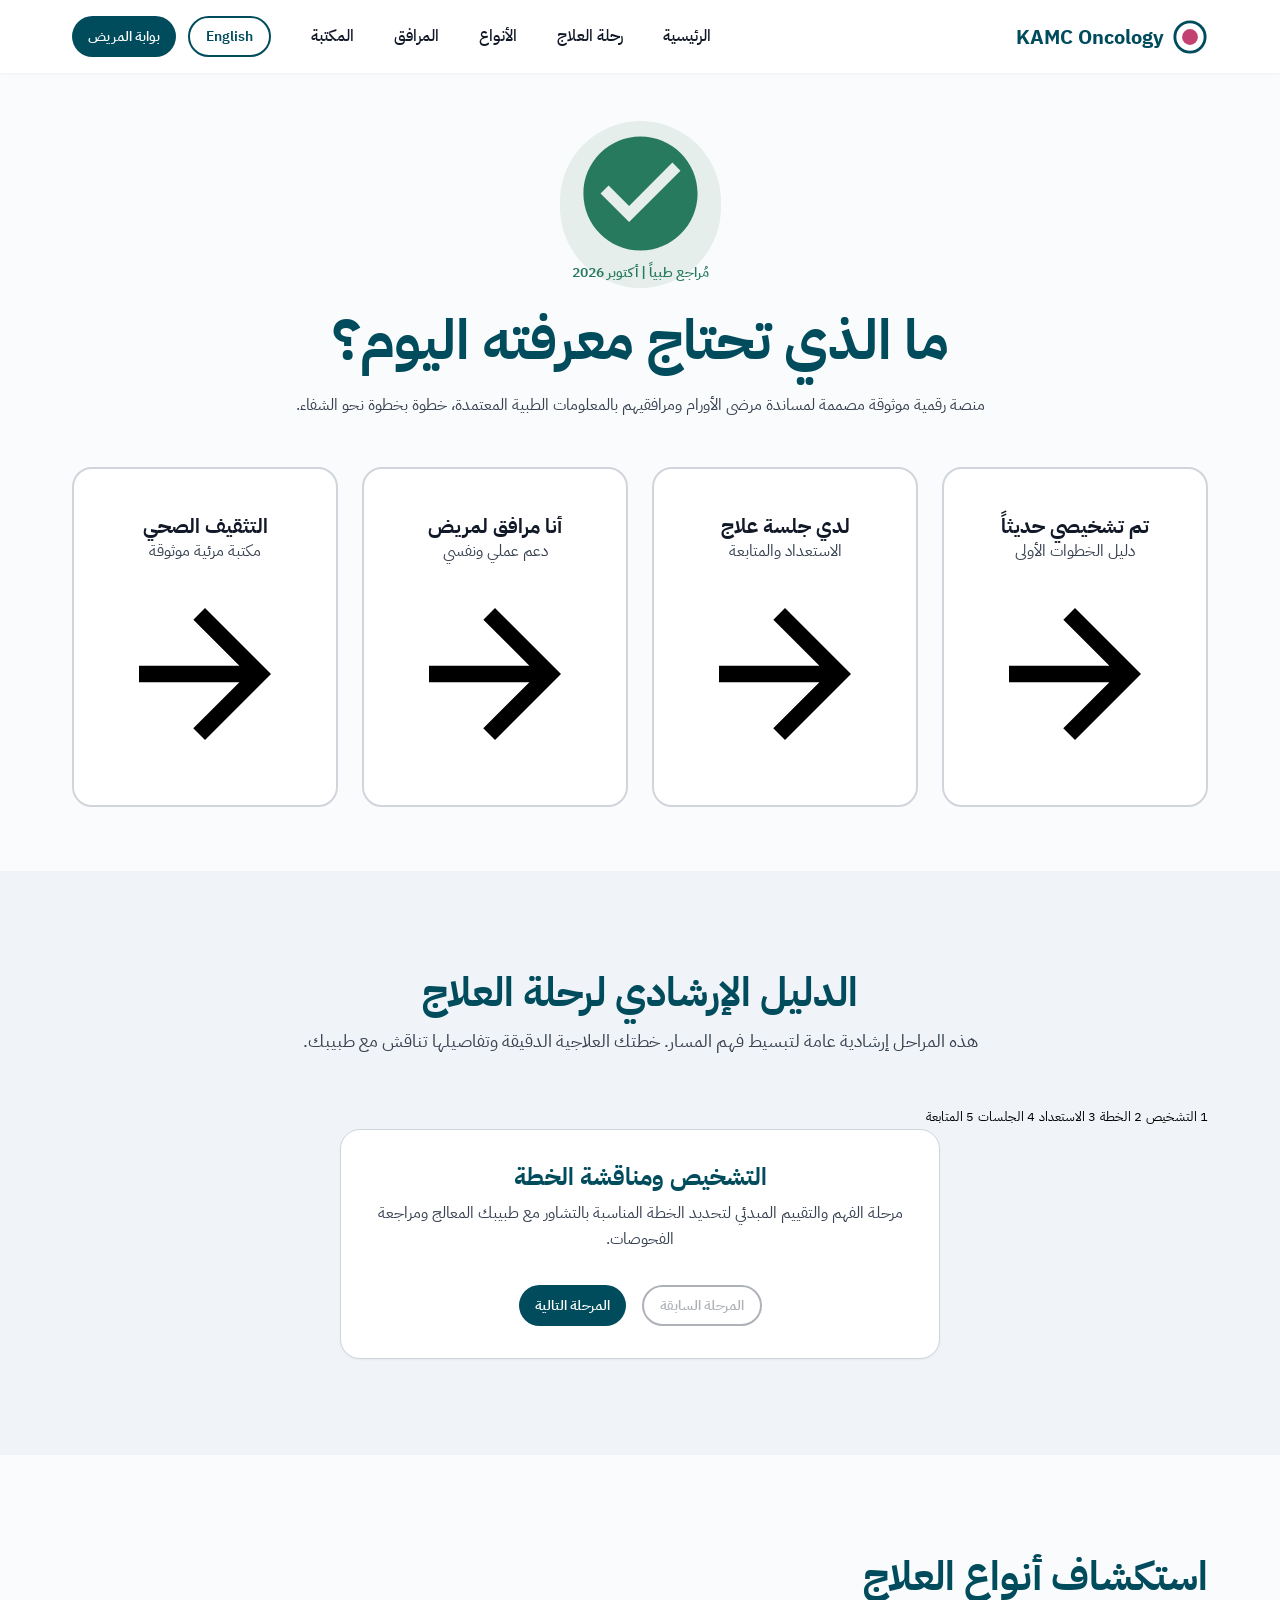
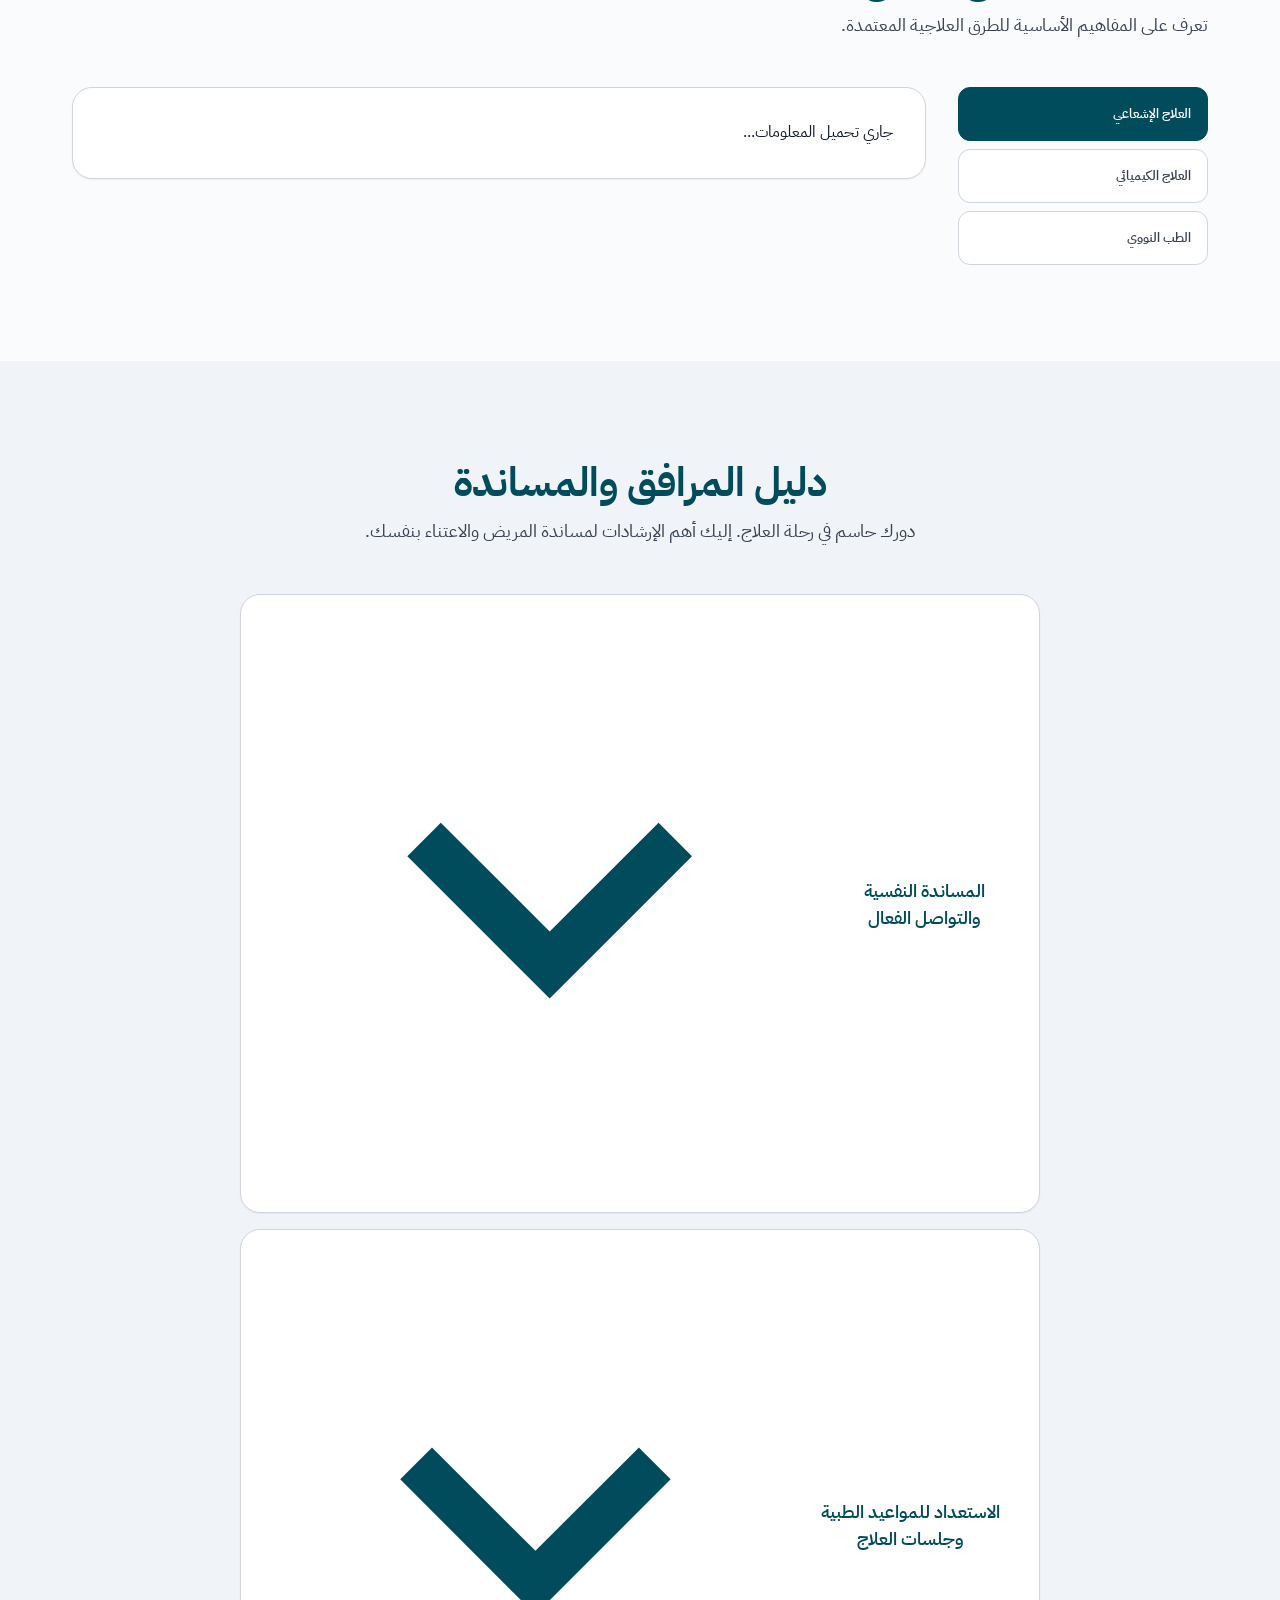
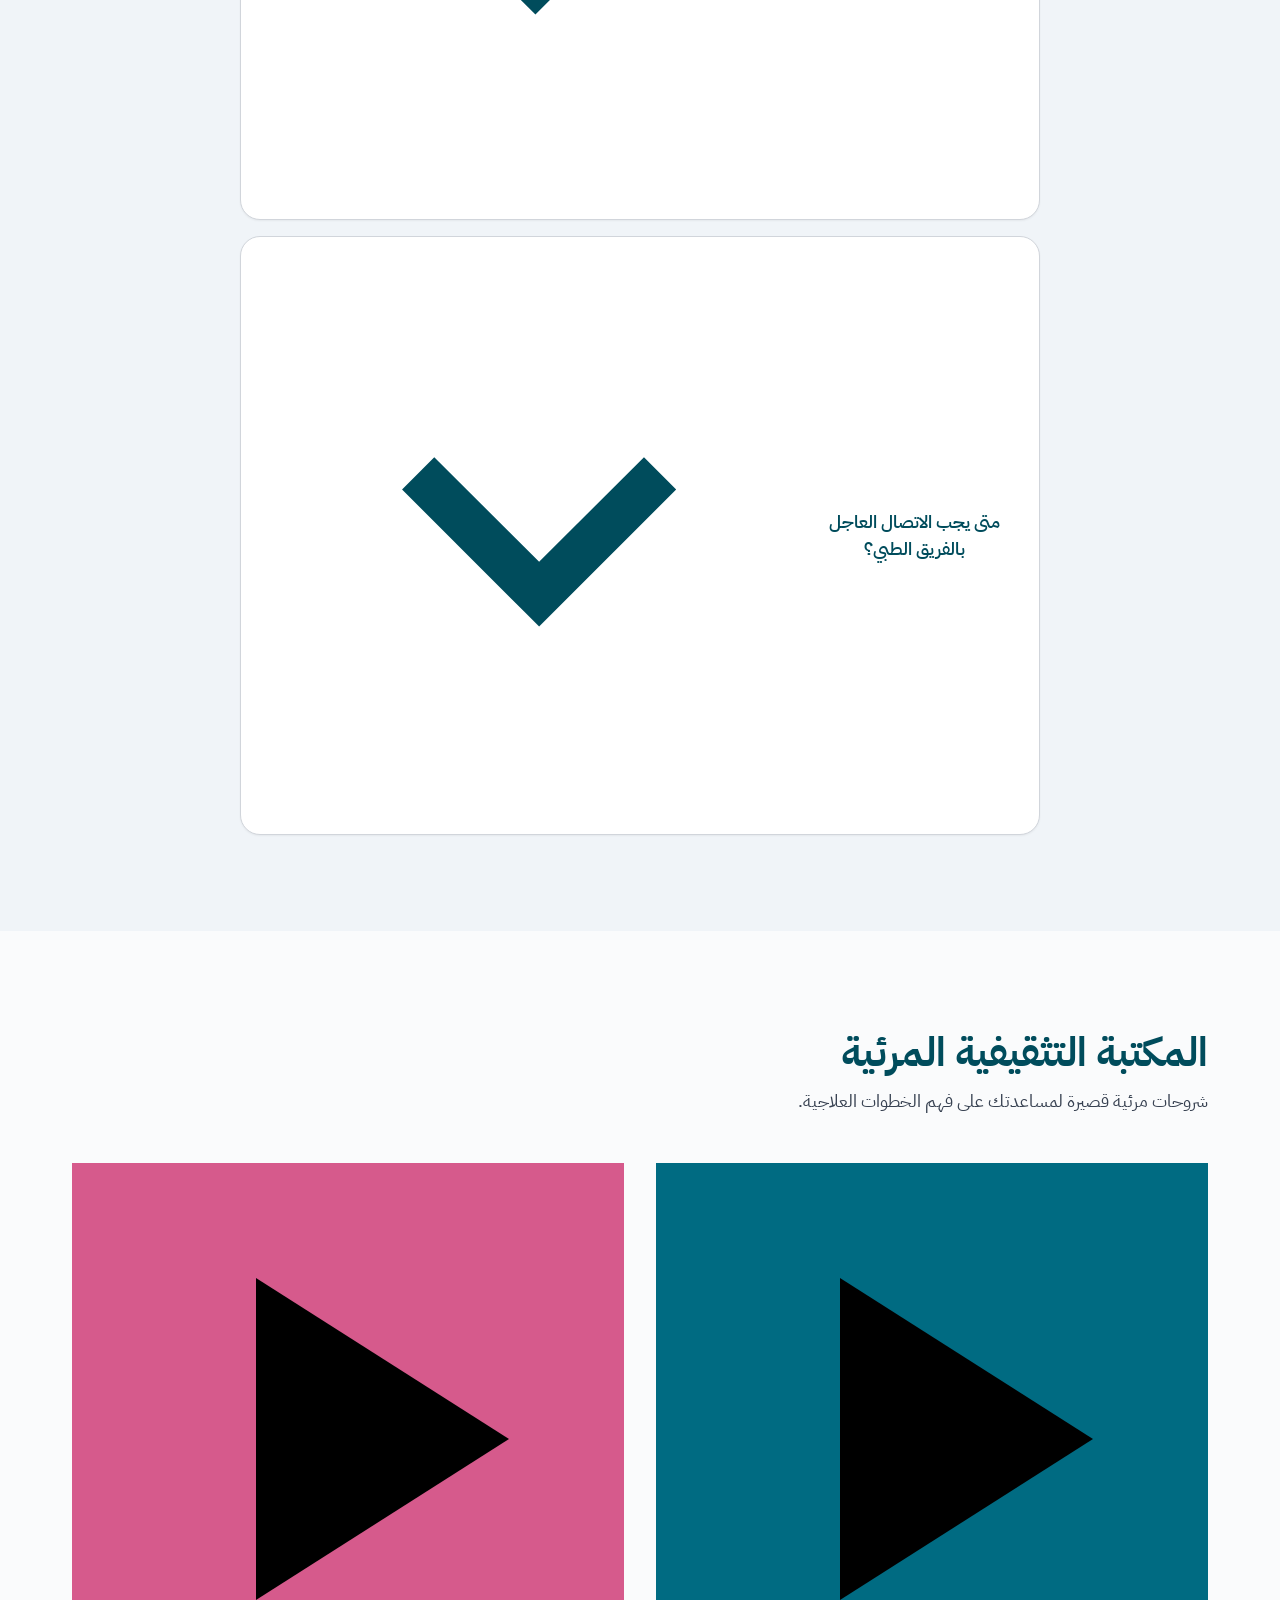
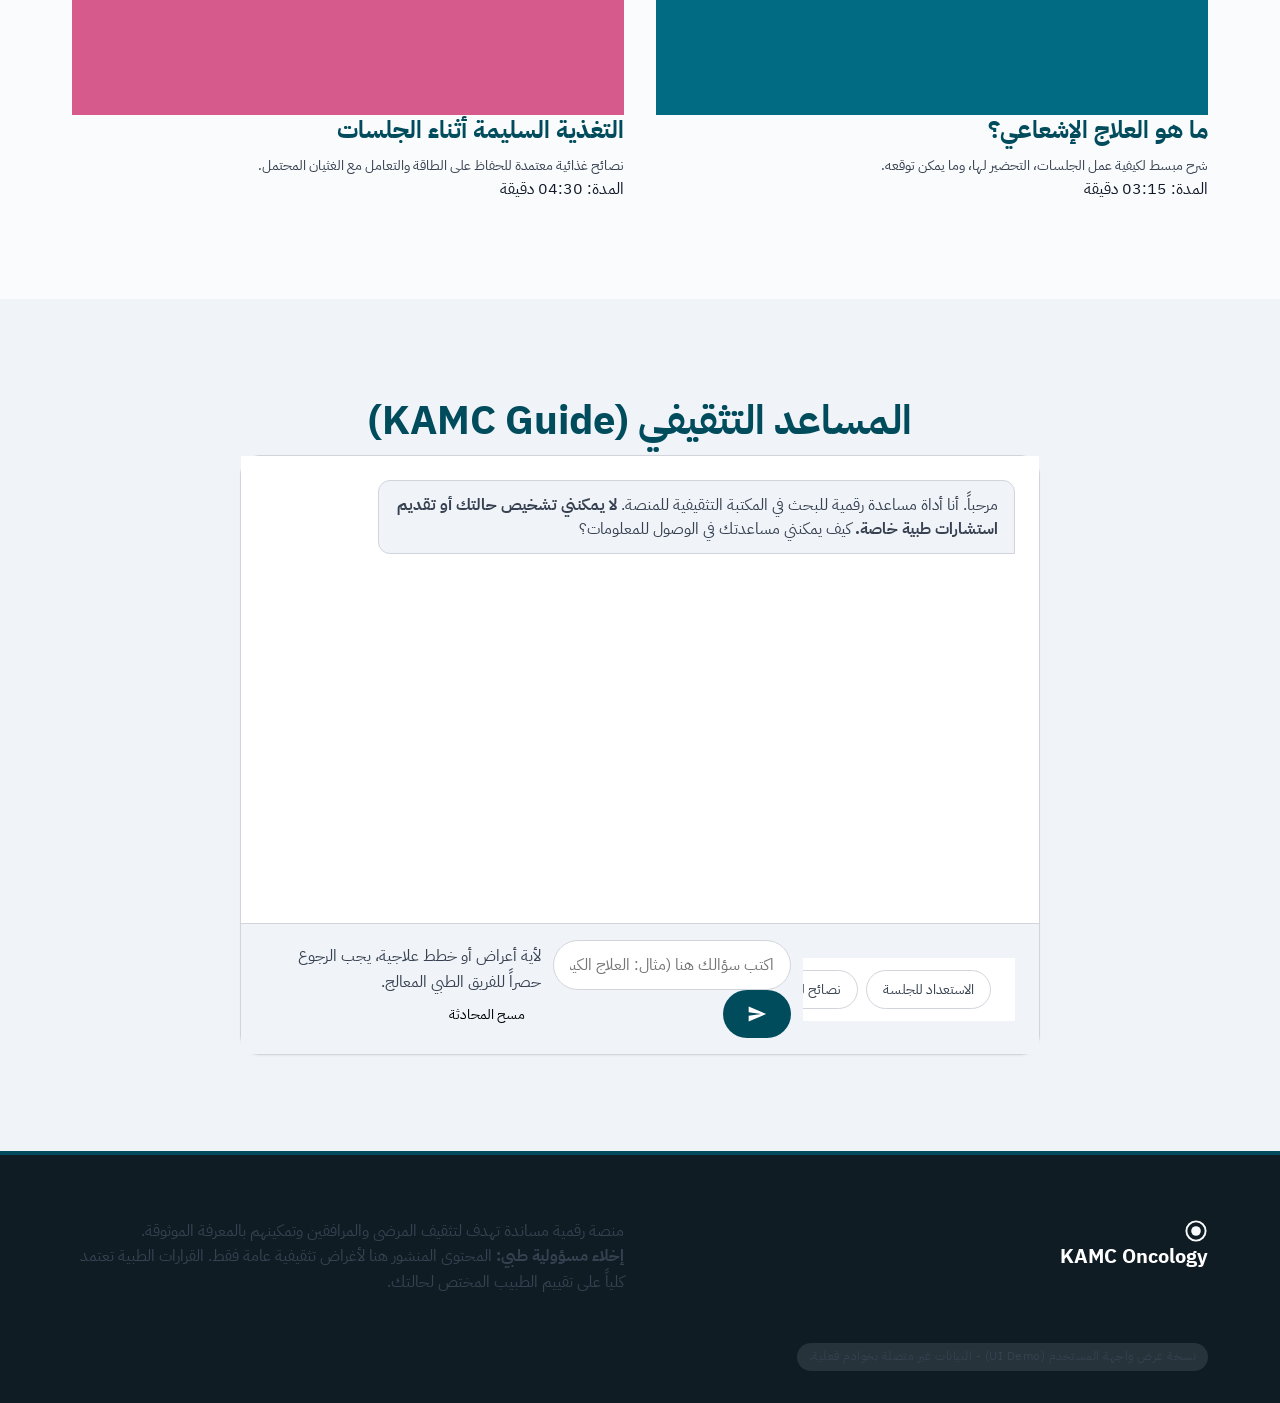
==== commit 7103bf50: "Update fmt.Println message from 'Hello' to 'Goodbye'" ====
--- a/index.html
+++ b/index.html
@@ -3,99 +3,148 @@
 <head>
     <meta charset="UTF-8">
     <meta name="viewport" content="width=device-width, initial-scale=1.0, maximum-scale=5.0">
-    <meta name="description" content="KAMC Oncology Digital Companion - منصة رقمية لمساعدة مرضى الأورام ومرافقيهم على فهم رحلة العلاج.">
+    <meta name="description" content="KAMC Oncology Digital Companion - منصة رقمية تثقيفية لمساعدة مرضى الأورام ومرافقيهم.">
     <title>KAMC Oncology Digital Companion</title>
+    <!-- استخدام خط احترافي -->
+    <link href="https://fonts.googleapis.com/css2?family=IBM+Plex+Sans+Arabic:wght@400;500;600;700&display=swap" rel="stylesheet">
     <link rel="stylesheet" href="style.css">
 </head>
 <body>
-    <!-- Accessibility: Skip to main content -->
     <a href="#main-content" class="sr-only skip-link">تخطي إلى المحتوى الرئيسي</a>
 
     <header class="main-header" role="banner">
         <div class="container header-container">
-            <div class="brand" aria-label="KAMC Oncology Logo">
-                <svg width="32" height="32" viewBox="0 0 100 100" class="brand-logo" aria-hidden="true">
-                    <circle cx="50" cy="50" r="40" fill="none" stroke="var(--teal)" stroke-width="8"/>
-                    <circle cx="50" cy="50" r="20" fill="var(--rose)"/>
+            <div class="brand" aria-label="KAMC Oncology">
+                <svg width="36" height="36" viewBox="0 0 100 100" class="brand-logo" aria-hidden="true">
+                    <circle cx="50" cy="50" r="42" fill="none" stroke="var(--teal)" stroke-width="8"/>
+                    <circle cx="50" cy="50" r="22" fill="var(--rose)"/>
                 </svg>
                 <span class="brand-text">KAMC Oncology</span>
             </div>
             
-            <button class="menu-toggle" aria-expanded="false" aria-controls="primary-nav" aria-label="افتح القائمة الرئيسية">
+            <button class="menu-toggle" aria-expanded="false" aria-controls="primary-nav" aria-label="القائمة">
                 <span class="hamburger" aria-hidden="true"></span>
             </button>
 
-            <nav id="primary-nav" class="main-nav" role="navigation" aria-label="القائمة الرئيسية">
+            <nav id="primary-nav" class="main-nav" role="navigation">
                 <ul class="nav-list">
                     <li><a href="#main-content" class="scroll-link" data-i18n="nav.home">الرئيسية</a></li>
-                    <li><a href="#journey" class="scroll-link" data-i18n="nav.journey">رحلة المريض</a></li>
-                    <li><a href="#treatment" class="scroll-link" data-i18n="nav.treatment">العلاج</a></li>
+                    <li><a href="#journey" class="scroll-link" data-i18n="nav.journey">رحلة العلاج</a></li>
+                    <li><a href="#treatment" class="scroll-link" data-i18n="nav.treatment">الأنواع</a></li>
                     <li><a href="#caregiver" class="scroll-link" data-i18n="nav.caregiver">المرافق</a></li>
-                    <li><a href="#education" class="scroll-link" data-i18n="nav.education">التثقيف</a></li>
+                    <li><a href="#education" class="scroll-link" data-i18n="nav.education">المكتبة</a></li>
                 </ul>
                 <div class="nav-actions">
-                    <button id="langSwitcher" class="btn btn-outline" aria-label="Switch language to English">English</button>
-                    <button id="loginBtn" class="btn btn-primary" data-i18n="nav.login">بوابة المريض (تجريبي)</button>
+                    <button id="langSwitcher" class="btn btn-outline btn-sm" aria-label="Switch to English">English</button>
+                    <button id="loginBtn" class="btn btn-primary btn-sm" data-i18n="nav.login">بوابة المريض</button>
                 </div>
             </nav>
         </div>
     </header>
 
     <main id="main-content" role="main">
-        <!-- Hero Section -->
+        <!-- Hero Section (Balanced Grid Layout) -->
         <section class="hero-section" aria-labelledby="hero-title">
-            <div class="container hero-container">
+            <div class="container hero-grid">
                 <div class="hero-content">
-                    <span class="medical-badge" data-i18n="badge.review">مُراجع طبياً | أكتوبر 2026</span>
+                    <span class="medical-badge" data-i18n="badge.review">
+                        <svg class="badge-icon" viewBox="0 0 24 24" aria-hidden="true"><path d="M12 2C6.48 2 2 6.48 2 12s4.48 10 10 10 10-4.48 10-10S17.52 2 12 2zm-2 15l-5-5 1.41-1.41L10 14.17l7.59-7.59L19 8l-9 9z" fill="currentColor"/></svg>
+                        مُراجع طبياً | أكتوبر 2026
+                    </span>
                     <h1 id="hero-title" class="hero-title" data-i18n="hero.title">ما الذي تحتاج معرفته اليوم؟</h1>
-                    <p class="hero-desc" data-i18n="hero.desc">نحن هنا لدعمك ومرافقيك بالمعلومات الموثوقة خطوة بخطوة.</p>
-                    <div class="path-grid">
-                        <button class="path-card" data-target="#journey" aria-label="مسار: تم تشخيصي حديثاً">
-                            <span class="icon" aria-hidden="true">📋</span>
+                    <p class="hero-desc" data-i18n="hero.desc">منصة رقمية موثوقة مصممة لمساندة مرضى الأورام ومرافقيهم بالمعلومات الطبية المعتمدة، خطوة بخطوة نحو الشفاء.</p>
+                </div>
+                
+                <div class="hero-cards path-grid">
+                    <button class="path-card" data-target="#journey" aria-label="مسار: تم تشخيصي حديثاً">
+                        <div class="icon-wrapper">
+                            <svg class="path-icon" viewBox="0 0 24 24" aria-hidden="true"><path d="M19 3H5c-1.1 0-2 .9-2 2v14c0 1.1.9 2 2 2h14c1.1 0 2-.9 2-2V5c0-1.1-.9-2-2-2zm-7 9h-2V7h-2v5H6v2h2v5h2v-5h2v-2z" fill="currentColor"/></svg>
+                        </div>
+                        <div class="card-text">
                             <h2 data-i18n="path.new">تم تشخيصي حديثاً</h2>
-                        </button>
-                        <button class="path-card" data-target="#treatment" aria-label="مسار: لدي جلسة علاج">
-                            <span class="icon" aria-hidden="true">🏥</span>
+                            <p>دليل الخطوات الأولى</p>
+                        </div>
+                        <svg class="arrow-icon" viewBox="0 0 24 24" aria-hidden="true"><path d="M20 12l-1.41-1.41L13 16.17V4h-2v12.17l-5.58-5.59L4 12l8 8 8-8z" transform="rotate(-90 12 12)" fill="currentColor"/></svg>
+                    </button>
+                    <button class="path-card" data-target="#treatment" aria-label="مسار: لدي جلسة علاج">
+                        <div class="icon-wrapper">
+                            <svg class="path-icon" viewBox="0 0 24 24" aria-hidden="true"><path d="M19 3H5c-1.1 0-2 .9-2 2v14c0 1.1.9 2 2 2h14c1.1 0 2-.9 2-2V5c0-1.1-.9-2-2-2zm-5 14H7v-2h7v2zm3-4H7v-2h10v2zm0-4H7V7h10v2z" fill="currentColor"/></svg>
+                        </div>
+                        <div class="card-text">
                             <h2 data-i18n="path.session">لدي جلسة علاج</h2>
-                        </button>
-                        <button class="path-card" data-target="#caregiver" aria-label="مسار: أنا مرافق">
-                            <span class="icon" aria-hidden="true">🤝</span>
+                            <p>الاستعداد والمتابعة</p>
+                        </div>
+                        <svg class="arrow-icon" viewBox="0 0 24 24" aria-hidden="true"><path d="M20 12l-1.41-1.41L13 16.17V4h-2v12.17l-5.58-5.59L4 12l8 8 8-8z" transform="rotate(-90 12 12)" fill="currentColor"/></svg>
+                    </button>
+                    <button class="path-card" data-target="#caregiver" aria-label="مسار: أنا مرافق">
+                        <div class="icon-wrapper">
+                            <svg class="path-icon" viewBox="0 0 24 24" aria-hidden="true"><path d="M16 11c1.66 0 2.99-1.34 2.99-3S17.66 5 16 5c-1.66 0-3 1.34-3 3s1.34 3 3 3zm-8 0c1.66 0 2.99-1.34 2.99-3S9.66 5 8 5C6.34 5 5 6.34 5 8s1.34 3 3 3zm0 2c-2.33 0-7 1.17-7 3.5V19h14v-2.5c0-2.33-4.67-3.5-7-3.5zm8 0c-.29 0-.62.02-.97.05 1.16.84 1.97 1.97 1.97 3.45V19h6v-2.5c0-2.33-4.67-3.5-7-3.5z" fill="currentColor"/></svg>
+                        </div>
+                        <div class="card-text">
                             <h2 data-i18n="path.caregiver">أنا مرافق لمريض</h2>
-                        </button>
-                        <button class="path-card" data-target="#guide" aria-label="مسار: أريد استشارة المساعد">
-                            <span class="icon" aria-hidden="true">💬</span>
-                            <h2 data-i18n="path.guide">التحدث للمساعد</h2>
-                        </button>
-                    </div>
-                </div>
-            </div>
-        </section>
-
-        <!-- Patient Journey -->
+                            <p>دعم عملي ونفسي</p>
+                        </div>
+                        <svg class="arrow-icon" viewBox="0 0 24 24" aria-hidden="true"><path d="M20 12l-1.41-1.41L13 16.17V4h-2v12.17l-5.58-5.59L4 12l8 8 8-8z" transform="rotate(-90 12 12)" fill="currentColor"/></svg>
+                    </button>
+                    <button class="path-card" data-target="#education" aria-label="مسار: التثقيف">
+                        <div class="icon-wrapper">
+                            <svg class="path-icon" viewBox="0 0 24 24" aria-hidden="true"><path d="M12 3L1 9l4 2.18v6L12 21l7-3.82v-6l2-1.09V17h2V9L12 3zm6.82 6L12 12.72 5.18 9 12 5.28 18.82 9zM17 15.99l-5 2.73-5-2.73v-3.72L12 15l5-2.73v3.72z" fill="currentColor"/></svg>
+                        </div>
+                        <div class="card-text">
+                            <h2 data-i18n="path.edu">التثقيف الصحي</h2>
+                            <p>مكتبة مرئية موثوقة</p>
+                        </div>
+                        <svg class="arrow-icon" viewBox="0 0 24 24" aria-hidden="true"><path d="M20 12l-1.41-1.41L13 16.17V4h-2v12.17l-5.58-5.59L4 12l8 8 8-8z" transform="rotate(-90 12 12)" fill="currentColor"/></svg>
+                    </button>
+                </div>
+            </div>
+        </section>
+
+        <!-- Interactive Patient Journey -->
         <section id="journey" class="journey-section bg-soft" aria-labelledby="journey-heading">
             <div class="container">
                 <header class="section-header text-center">
                     <h2 id="journey-heading" class="section-title" data-i18n="journey.title">الدليل الإرشادي لرحلة العلاج</h2>
-                    <p class="section-subtitle" data-i18n="journey.disclaimer">هذه المراحل إرشادية عامة، وخطة علاجك الدقيقة يحددها فريقك الطبي.</p>
-                </header>
-                
-                <div class="journey-tracker" role="region" aria-label="مراحل العلاج">
-                    <div class="journey-line" aria-hidden="true"></div>
-                    <div class="journey-steps" role="tablist">
-                        <button class="step-btn active" role="tab" aria-selected="true" aria-controls="step-panel" data-step="0">1</button>
-                        <button class="step-btn" role="tab" aria-selected="false" aria-controls="step-panel" data-step="1">2</button>
-                        <button class="step-btn" role="tab" aria-selected="false" aria-controls="step-panel" data-step="2">3</button>
-                        <button class="step-btn" role="tab" aria-selected="false" aria-controls="step-panel" data-step="3">4</button>
-                        <button class="step-btn" role="tab" aria-selected="false" aria-controls="step-panel" data-step="4">5</button>
-                    </div>
-                </div>
-
+                    <p class="section-subtitle" data-i18n="journey.disclaimer">هذه المراحل إرشادية عامة لتبسيط فهم المسار. خطتك العلاجية الدقيقة وتفاصيلها تناقش مع طبيبك.</p>
+                </header>
+                
+                <!-- Redesigned Timeline -->
+                <div class="timeline-container" role="region" aria-label="مراحل العلاج المتسلسلة">
+                    <div class="timeline-track" aria-hidden="true"></div>
+                    <div class="timeline-steps" role="tablist">
+                        <!-- Steps injected/managed by JS for interaction -->
+                        <button class="timeline-step active" role="tab" aria-selected="true" aria-controls="step-panel" data-step="0">
+                            <span class="step-num">1</span>
+                            <span class="step-label" data-i18n="journey.s1.t">التشخيص</span>
+                        </button>
+                        <button class="timeline-step" role="tab" aria-selected="false" aria-controls="step-panel" data-step="1">
+                            <span class="step-num">2</span>
+                            <span class="step-label" data-i18n="journey.s2.t">الخطة</span>
+                        </button>
+                        <button class="timeline-step" role="tab" aria-selected="false" aria-controls="step-panel" data-step="2">
+                            <span class="step-num">3</span>
+                            <span class="step-label" data-i18n="journey.s3.t">الاستعداد</span>
+                        </button>
+                        <button class="timeline-step" role="tab" aria-selected="false" aria-controls="step-panel" data-step="3">
+                            <span class="step-num">4</span>
+                            <span class="step-label" data-i18n="journey.s4.t">الجلسات</span>
+                        </button>
+                        <button class="timeline-step" role="tab" aria-selected="false" aria-controls="step-panel" data-step="4">
+                            <span class="step-num">5</span>
+                            <span class="step-label" data-i18n="journey.s5.t">المتابعة</span>
+                        </button>
+                    </div>
+                </div>
+
+                <!-- Content Panel -->
                 <div id="step-panel" class="journey-content-card card-elevated fade-content" role="tabpanel" tabindex="0">
-                    <h3 id="stepTitle" class="step-title">التشخيص</h3>
-                    <p id="stepDesc" class="step-desc">مرحلة الفهم والتقييم المبدئي لتحديد الخطة المناسبة بالتشاور مع طبيبك.</p>
-                    <div class="step-controls">
-                        <button id="prevStep" class="btn btn-outline" disabled data-i18n="journey.prev">الخطوة السابقة</button>
-                        <button id="nextStep" class="btn btn-primary" data-i18n="journey.next">الخطوة التالية</button>
+                    <div class="content-wrapper">
+                        <h3 id="stepTitle" class="step-title">التشخيص ومناقشة الخطة</h3>
+                        <p id="stepDesc" class="step-desc">مرحلة الفهم والتقييم المبدئي لتحديد الخطة المناسبة بالتشاور مع طبيبك المعالج ومراجعة الفحوصات.</p>
+                        <div class="step-controls">
+                            <button id="prevStep" class="btn btn-outline btn-sm" disabled data-i18n="journey.prev">المرحلة السابقة</button>
+                            <button id="nextStep" class="btn btn-primary btn-sm" data-i18n="journey.next">المرحلة التالية</button>
+                        </div>
                     </div>
                 </div>
             </div>
@@ -104,15 +153,32 @@
         <!-- Treatment Explorer -->
         <section id="treatment" class="treatment-section" aria-labelledby="treatment-heading">
             <div class="container">
-                <h2 id="treatment-heading" class="section-title" data-i18n="treatment.title">استكشاف أنواع العلاج</h2>
+                <header class="section-header">
+                    <h2 id="treatment-heading" class="section-title" data-i18n="treatment.title">استكشاف أنواع العلاج</h2>
+                    <p class="section-subtitle">تعرف على المفاهيم الأساسية للطرق العلاجية المعتمدة.</p>
+                </header>
+                
                 <div class="split-layout">
+                    <!-- Tabs -->
                     <div class="treatment-tabs" role="tablist" aria-orientation="vertical">
-                        <button class="tab-btn active" role="tab" aria-selected="true" aria-controls="treatment-panel" data-tab="radio" data-i18n="treatment.radio">العلاج الإشعاعي</button>
-                        <button class="tab-btn" role="tab" aria-selected="false" aria-controls="treatment-panel" data-tab="chemo" data-i18n="treatment.chemo">العلاج الكيميائي</button>
-                        <button class="tab-btn" role="tab" aria-selected="false" aria-controls="treatment-panel" data-tab="nuclear" data-i18n="treatment.nuclear">الطب النووي</button>
-                    </div>
+                        <button class="tab-btn active" role="tab" aria-selected="true" aria-controls="treatment-panel" data-tab="radio">
+                            <span class="tab-indicator" aria-hidden="true"></span>
+                            <span data-i18n="treatment.radio">العلاج الإشعاعي</span>
+                        </button>
+                        <button class="tab-btn" role="tab" aria-selected="false" aria-controls="treatment-panel" data-tab="chemo">
+                            <span class="tab-indicator" aria-hidden="true"></span>
+                            <span data-i18n="treatment.chemo">العلاج الكيميائي</span>
+                        </button>
+                        <button class="tab-btn" role="tab" aria-selected="false" aria-controls="treatment-panel" data-tab="nuclear">
+                            <span class="tab-indicator" aria-hidden="true"></span>
+                            <span data-i18n="treatment.nuclear">الطب النووي</span>
+                        </button>
+                    </div>
+                    
+                    <!-- Fixed Panel (Bug Fixed) -->
                     <div id="treatment-panel" class="treatment-details card-elevated fade-content" role="tabpanel" tabindex="0">
-                        <!-- Content injected via JS -->
+                        <!-- Content populated immediately via JS -->
+                        <div class="loading-state">جاري تحميل المعلومات...</div>
                     </div>
                 </div>
             </div>
@@ -121,63 +187,80 @@
         <!-- Caregiver Support -->
         <section id="caregiver" class="caregiver-section bg-soft" aria-labelledby="caregiver-heading">
             <div class="container">
-                <h2 id="caregiver-heading" class="section-title" data-i18n="caregiver.title">دليل المرافق والمساندة</h2>
+                <header class="section-header text-center">
+                    <h2 id="caregiver-heading" class="section-title" data-i18n="caregiver.title">دليل المرافق والمساندة</h2>
+                    <p class="section-subtitle">دورك حاسم في رحلة العلاج. إليك أهم الإرشادات لمساندة المريض والاعتناء بنفسك.</p>
+                </header>
+
                 <div class="accordion-group">
                     <div class="accordion-item card-elevated">
                         <button class="accordion-trigger" aria-expanded="false" aria-controls="faq1">
                             <span data-i18n="caregiver.q1">المساندة النفسية والتواصل الفعال</span>
-                            <span class="icon-plus" aria-hidden="true">▼</span>
+                            <svg class="chevron-icon" viewBox="0 0 24 24" aria-hidden="true"><path d="M7.41 8.59L12 13.17l4.59-4.58L18 10l-6 6-6-6 1.41-1.41z" fill="currentColor"/></svg>
                         </button>
                         <div id="faq1" class="accordion-content">
-                            <p data-i18n="caregiver.a1">كن مستمعاً جيداً بدون إصدار أحكام. المريض غالباً يحتاج لمن يسمعه أكثر من حاجته للنصائح. ساعد في المهام اليومية لتقليل العبء المعرفي.</p>
+                            <div class="content-inner">
+                                <p data-i18n="caregiver.a1">كن مستمعاً جيداً بدون إصدار أحكام أو تقديم نصائح طبية غير مبنية على رأي الطبيب. ساعد في إدارة المهام اليومية البسيطة لتقليل العبء المعرفي والجسدي عن المريض.</p>
+                            </div>
                         </div>
                     </div>
                     <div class="accordion-item card-elevated">
                         <button class="accordion-trigger" aria-expanded="false" aria-controls="faq2">
-                            <span data-i18n="caregiver.q2">الاستعداد للمواعيد الطبية</span>
-                            <span class="icon-plus" aria-hidden="true">▼</span>
+                            <span data-i18n="caregiver.q2">الاستعداد للمواعيد الطبية وجلسات العلاج</span>
+                            <svg class="chevron-icon" viewBox="0 0 24 24" aria-hidden="true"><path d="M7.41 8.59L12 13.17l4.59-4.58L18 10l-6 6-6-6 1.41-1.41z" fill="currentColor"/></svg>
                         </button>
                         <div id="faq2" class="accordion-content">
-                            <p data-i18n="caregiver.a2">قم بتدوين الأسئلة مسبقاً، واحتفظ بملف منظم يحتوي على تقارير الأشعة وتاريخ الأدوية. كن الموثّق الهادئ أثناء جلوس المريض مع الطبيب.</p>
+                            <div class="content-inner">
+                                <p data-i18n="caregiver.a2">قم بتدوين كافة أسئلة المريض قبل الزيارة. احتفظ بملف منظم يحتوي على أحدث التقارير والأدوية. كن "الموثّق الهادئ" أثناء الحديث مع الطبيب لتذكر التعليمات لاحقاً.</p>
+                            </div>
                         </div>
                     </div>
                     <div class="accordion-item card-elevated">
                         <button class="accordion-trigger" aria-expanded="false" aria-controls="faq3">
-                            <span data-i18n="caregiver.q3">متى يجب الاتصال بالفريق الطبي؟</span>
-                            <span class="icon-plus" aria-hidden="true">▼</span>
+                            <span data-i18n="caregiver.q3">متى يجب الاتصال العاجل بالفريق الطبي؟</span>
+                            <svg class="chevron-icon" viewBox="0 0 24 24" aria-hidden="true"><path d="M7.41 8.59L12 13.17l4.59-4.58L18 10l-6 6-6-6 1.41-1.41z" fill="currentColor"/></svg>
                         </button>
                         <div id="faq3" class="accordion-content">
-                            <p data-i18n="caregiver.a3">في حالات ارتفاع الحرارة المفاجئ، أو النزيف، أو صعوبة التنفس الشديدة. لا تتردد في طلب التوجيه الطبي المباشر.</p>
-                        </div>
-                    </div>
-                </div>
-            </div>
-        </section>
-
-        <!-- Education & Video Gallery -->
+                            <div class="content-inner">
+                                <p data-i18n="caregiver.a3">يجب التواصل الفوري أو التوجه للطوارئ في حالات: ارتفاع الحرارة فوق 38°C، النزيف غير المبرر، صعوبة شديدة في التنفس، أو ألم حاد ومفاجئ. لا تتردد أبداً في طلب التوجيه.</p>
+                            </div>
+                        </div>
+                    </div>
+                </div>
+            </div>
+        </section>
+
+        <!-- Education & Video Library -->
         <section id="education" class="education-section" aria-labelledby="education-heading">
             <div class="container">
-                <h2 id="education-heading" class="section-title text-center" data-i18n="education.title">المكتبة التثقيفية المرئية</h2>
+                <header class="section-header">
+                    <h2 id="education-heading" class="section-title" data-i18n="education.title">المكتبة التثقيفية المرئية</h2>
+                    <p class="section-subtitle">شروحات مرئية قصيرة لمساعدتك على فهم الخطوات العلاجية.</p>
+                </header>
                 
                 <div class="video-grid">
-                    <article class="video-card card-elevated" tabindex="0" role="button" aria-label="تشغيل فيديو: فهم العلاج الإشعاعي" data-video="radio_demo_1">
-                        <div class="video-thumb">
-                            <span class="duration-badge">02:45</span>
-                            <svg class="play-icon" viewBox="0 0 24 24" aria-hidden="true"><path d="M8 5v14l11-7z" fill="#fff"/></svg>
-                        </div>
-                        <div class="video-info">
-                            <h3 data-i18n="video.v1">فهم العلاج الإشعاعي الدقيق</h3>
-                            <p class="video-desc" data-i18n="video.d1">شرح مبسط لكيفية عمل الجلسات الإشعاعية.</p>
+                    <!-- Professional Video Card Design -->
+                    <article class="video-card" tabindex="0" role="button" aria-label="تشغيل فيديو: فهم العلاج الإشعاعي" data-video="demo1">
+                        <div class="video-thumbnail" style="background-color: var(--teal-light);">
+                            <div class="overlay-pattern"></div>
+                            <svg class="play-btn-icon" viewBox="0 0 24 24" aria-hidden="true"><path d="M8 5v14l11-7z"/></svg>
+                        </div>
+                        <div class="video-details">
+                            <h3 data-i18n="video.v1">ما هو العلاج الإشعاعي؟</h3>
+                            <p class="video-desc" data-i18n="video.d1">شرح مبسط لكيفية عمل الجلسات، التحضير لها، وما يمكن توقعه.</p>
+                            <span class="video-meta">المدة: 03:15 دقيقة</span>
                         </div>
                     </article>
-                    <article class="video-card card-elevated" tabindex="0" role="button" aria-label="تشغيل فيديو: التغذية أثناء العلاج" data-video="chemo_demo_2">
-                        <div class="video-thumb alt-thumb">
-                            <span class="duration-badge">04:12</span>
-                            <svg class="play-icon" viewBox="0 0 24 24" aria-hidden="true"><path d="M8 5v14l11-7z" fill="#fff"/></svg>
-                        </div>
-                        <div class="video-info">
-                            <h3 data-i18n="video.v2">التغذية أثناء رحلة العلاج</h3>
-                            <p class="video-desc" data-i18n="video.d2">نصائح غذائية معتمدة للحفاظ على الطاقة.</p>
+                    
+                    <article class="video-card" tabindex="0" role="button" aria-label="تشغيل فيديو: التغذية أثناء العلاج" data-video="demo2">
+                        <div class="video-thumbnail" style="background-color: var(--rose-light);">
+                            <div class="overlay-pattern"></div>
+                            <svg class="play-btn-icon" viewBox="0 0 24 24" aria-hidden="true"><path d="M8 5v14l11-7z"/></svg>
+                        </div>
+                        <div class="video-details">
+                            <h3 data-i18n="video.v2">التغذية السليمة أثناء الجلسات</h3>
+                            <p class="video-desc" data-i18n="video.d2">نصائح غذائية معتمدة للحفاظ على الطاقة والتعامل مع الغثيان المحتمل.</p>
+                            <span class="video-meta">المدة: 04:30 دقيقة</span>
                         </div>
                     </article>
                 </div>
@@ -187,54 +270,38 @@
         <!-- KAMC Guide (Chat) -->
         <section id="guide" class="guide-section bg-soft" aria-labelledby="guide-heading">
             <div class="container">
+                <header class="section-header text-center">
+                    <h2 id="guide-heading" class="section-title" data-i18n="guide.title">المساعد التثقيفي (KAMC Guide)</h2>
+                </header>
+                
                 <div class="chat-container card-elevated">
-                    <header class="chat-header">
-                        <div>
-                            <h2 id="guide-heading" data-i18n="guide.title">المساعد التثقيفي</h2>
-                            <span class="chat-status" data-i18n="guide.status">ردود آلية سريعة</span>
-                        </div>
-                        <button id="clearChat" class="btn btn-outline outline-light btn-sm" data-i18n="guide.clear" aria-label="مسح سجل المحادثة">مسح</button>
-                    </header>
-                    <div class="chat-body" id="chatBody" aria-live="polite" aria-atomic="false" role="log">
+                    <div class="chat-body" id="chatBody" aria-live="polite" aria-atomic="false">
                         <div class="chat-message assistant">
-                            <p data-i18n="guide.welcome">مرحباً. أنا المساعد الرقمي المُبرمج لتقديم إجابات سريعة من مكتبة التثقيف. لا أستطيع تشخيص حالتك. كيف يمكنني إرشادك اليوم؟</p>
-                        </div>
-                    </div>
-                    <div class="chat-suggestions" id="chatSuggestions" role="group" aria-label="أسئلة شائعة">
-                        <button class="chip" data-i18n="guide.s1">كيف أستعد لأول جلسة؟</button>
-                        <button class="chip" data-i18n="guide.s2">نصائح للمرافقين</button>
-                    </div>
+                            <div class="msg-bubble">
+                                <p data-i18n="guide.welcome">مرحباً. أنا أداة مساعدة رقمية للبحث في المكتبة التثقيفية للمنصة. <strong>لا يمكنني تشخيص حالتك أو تقديم استشارات طبية خاصة.</strong> كيف يمكنني مساعدتك في الوصول للمعلومات؟</p>
+                            </div>
+                        </div>
+                    </div>
+                    
                     <div class="chat-footer">
-                        <div class="input-wrapper" id="chatInputWrapper">
-                            <input type="text" id="chatInput" placeholder="اكتب سؤالك (مثال: الاستعداد للعلاج)..." data-i18n="guide.input" aria-label="حقل إدخال رسالة للمساعد">
-                        </div>
-                        <button id="chatSend" class="btn btn-primary" data-i18n="guide.send" aria-label="إرسال الرسالة">إرسال</button>
-                    </div>
-                    <div class="chat-disclaimer">
-                        <p data-i18n="guide.disclaimer">تنبيه أمني وطبي: هذا المساعد للتثقيف العام فقط. يرجى عدم إدخال أي أرقام هوية أو معلومات طبية حساسة. لأي قرار طبي، راجع طبيبك.</p>
-                    </div>
-                </div>
-            </div>
-        </section>
-
-        <!-- Breathing Simulator -->
-        <section id="breathing" class="breathing-section bg-dark" aria-labelledby="breath-heading">
-            <div class="container text-center">
-                <h2 id="breath-heading" class="section-title title-light" data-i18n="breath.title">أداة الاسترخاء (تمرين التنفس)</h2>
-                <p class="section-desc text-light" data-i18n="breath.desc">تمرين عام للمساعدة على خفض التوتر. توقف فوراً إذا شعرت بدوار أو عدم ارتياح.</p>
-                
-                <div class="breath-visualizer" aria-hidden="true">
-                    <div class="breath-circle" id="breathCircle"></div>
-                    <div class="breath-text">
-                        <span id="breathInstruction" data-i18n="breath.ready">جاهز؟</span>
-                        <span id="breathTimer" class="timer-large">--</span>
-                    </div>
-                </div>
-
-                <div class="breath-controls" role="group" aria-label="التحكم في تمرين التنفس">
-                    <button id="btnBreathStart" class="btn btn-primary" data-i18n="breath.start">بدء التمرين</button>
-                    <button id="btnBreathPause" class="btn btn-outline outline-light hidden" data-i18n="breath.pause">إيقاف مؤقت</button>
-                    <button id="btnBreathStop" class="btn btn-secondary hidden" data-i18n="breath.stop">إنهاء</button>
+                        <div class="chat-suggestions" id="chatSuggestions" role="group" aria-label="أسئلة شائعة">
+                            <button class="chip" data-i18n="guide.s1">الاستعداد للجلسة</button>
+                            <button class="chip" data-i18n="guide.s2">نصائح للمرافق</button>
+                        </div>
+                        <div class="input-area">
+                            <div class="input-wrapper" id="chatInputWrapper">
+                                <label for="chatInput" class="sr-only">سؤالك التثقيفي</label>
+                                <input type="text" id="chatInput" placeholder="اكتب سؤالك هنا (مثال: العلاج الكيميائي)..." autocomplete="off">
+                            </div>
+                            <button id="chatSend" class="btn btn-primary" aria-label="إرسال">
+                                <svg viewBox="0 0 24 24" width="20" height="20" aria-hidden="true" fill="currentColor"><path d="M2.01 21L23 12 2.01 3 2 10l15 2-15 2z"/></svg>
+                            </button>
+                        </div>
+                        <div class="chat-meta">
+                            <p data-i18n="guide.disclaimer">لأية أعراض أو خطط علاجية، يجب الرجوع حصراً للفريق الطبي المعالج.</p>
+                            <button id="clearChat" class="btn-text btn-sm">مسح المحادثة</button>
+                        </div>
+                    </div>
                 </div>
             </div>
         </section>
@@ -245,54 +312,54 @@
     <footer class="main-footer" role="contentinfo">
         <div class="container footer-content">
             <div class="footer-brand">
-                <h2 data-i18n="footer.title">KAMC Oncology Digital Companion</h2>
-                <p data-i18n="footer.desc">منصة التثقيف والمساندة المخصصة لمرضى الأورام ومرافقيهم.</p>
-                <div class="privacy-links">
-                    <a href="#" class="footer-link" data-i18n="footer.privacy">سياسة الخصوصية (نموذج)</a>
-                    <span aria-hidden="true">|</span>
-                    <a href="#" class="footer-link" data-i18n="footer.terms">شروط الاستخدام</a>
-                </div>
-            </div>
-            <div class="footer-disclaimer">
-                <p><strong>إخلاء مسؤولية طبي:</strong> <span data-i18n="footer.disclaimer">المعلومات المقدمة هي للتثقيف العام ولا تعتبر بأي حال بديلاً عن الاستشارة الطبية المتخصصة، أو التشخيص، أو العلاج.</span></p>
-                <p class="demo-badge">نسخة العرض التقني - لا تتصل بقواعد بيانات فعلية</p>
+                <svg width="24" height="24" viewBox="0 0 100 100" class="footer-logo" aria-hidden="true">
+                    <circle cx="50" cy="50" r="40" fill="none" stroke="currentColor" stroke-width="8"/>
+                    <circle cx="50" cy="50" r="20" fill="currentColor"/>
+                </svg>
+                <h2 data-i18n="footer.title">KAMC Oncology</h2>
+            </div>
+            
+            <div class="footer-info">
+                <p data-i18n="footer.desc">منصة رقمية مساندة تهدف لتثقيف المرضى والمرافقين وتمكينهم بالمعرفة الموثوقة.</p>
+                <p class="medical-disclaimer mt-2"><strong>إخلاء مسؤولية طبي:</strong> المحتوى المنشور هنا لأغراض تثقيفية عامة فقط. القرارات الطبية تعتمد كلياً على تقييم الطبيب المختص لحالتك.</p>
+            </div>
+            
+            <div class="footer-bottom">
+                <p class="demo-badge">نسخة عرض واجهة المستخدم (UI Demo) - البيانات غير متصلة بخوادم فعلية.</p>
             </div>
         </div>
     </footer>
 
     <!-- REALISTIC LOGIN MODAL -->
     <dialog id="loginModal" class="custom-modal" aria-labelledby="login-title">
-        <div class="modal-content text-center">
-            <button class="close-modal-btn" aria-label="إغلاق النافذة" data-close="loginModal">&times;</button>
-            <h3 id="login-title" data-i18n="login.title">بوابة المرضى (نموذج عرض)</h3>
-            <p data-i18n="login.desc">هذه نافذة تجريبية لأغراض عرض واجهة المستخدم. يرجى عدم إدخال بيانات حقيقية.</p>
-            <form id="loginForm" class="form-group" onsubmit="event.preventDefault();">
-                <label for="loginUsername" class="sr-only" data-i18n="login.user">رقم الملف الطبي</label>
-                <input type="text" id="loginUsername" class="custom-input" placeholder="رقم الملف (اكتب أي شيء)" autocomplete="off">
-                
-                <label for="loginPassword" class="sr-only" data-i18n="login.pass">كلمة المرور</label>
-                <input type="password" id="loginPassword" class="custom-input" placeholder="كلمة المرور (اكتب أي شيء)" autocomplete="off">
-                
-                <button type="submit" id="submitLoginBtn" class="btn btn-primary w-100" data-i18n="login.submit">دخول وهمي</button>
-            </form>
+        <div class="modal-content">
+            <header class="modal-header">
+                <h3 id="login-title" data-i18n="login.title">بوابة المرضى</h3>
+                <button class="close-modal-btn" aria-label="إغلاق" data-close="loginModal">&times;</button>
+            </header>
+            <div class="modal-body text-center">
+                <p data-i18n="login.desc" class="mb-4 text-secondary">يرجى تسجيل الدخول للوصول لملفك وملخصات زياراتك. (نسخة تجريبية، لا تدخل بياناتك الحقيقية).</p>
+                <form id="loginForm" class="form-group" onsubmit="event.preventDefault();">
+                    <input type="text" id="loginUsername" class="custom-input" placeholder="رقم الملف الطبي" autocomplete="off">
+                    <input type="password" id="loginPassword" class="custom-input" placeholder="كلمة المرور" autocomplete="off">
+                    <button type="submit" id="submitLoginBtn" class="btn btn-primary w-100 mt-2" data-i18n="login.submit">تسجيل الدخول</button>
+                </form>
+            </div>
         </div>
     </dialog>
 
     <!-- VIDEO PLAYER MODAL -->
     <dialog id="videoModal" class="custom-modal video-modal" aria-labelledby="video-title">
         <div class="modal-content video-content">
-            <header class="video-header">
-                <h3 id="video-title" class="sr-only">مشغل الفيديو التعليمي</h3>
-                <button class="close-modal-btn" aria-label="إغلاق الفيديو" data-close="videoModal">&times;</button>
-            </header>
-            <div class="video-wrapper" aria-live="assertive">
-                <!-- Video placeholder or iframe injected via JS -->
-                <div id="videoContainer" class="video-placeholder">جاري تحميل المحتوى التثقيفي...</div>
+            <button class="close-modal-btn video-close" aria-label="إغلاق الفيديو" data-close="videoModal">&times;</button>
+            <h3 id="video-title" class="sr-only">مشغل المحتوى المرئي</h3>
+            <div class="video-wrapper">
+                <div id="videoContainer" class="video-placeholder"></div>
             </div>
         </div>
     </dialog>
 
-    <!-- TOAST NOTIFICATIONS (Accessibility Live Region) -->
+    <!-- TOAST NOTIFICATIONS -->
     <div id="toastContainer" class="toast-container" aria-live="assertive" role="alert"></div>
 
     <script src="app.js" defer></script>
--- a/style.css
+++ b/style.css
@@ -1,65 +1,100 @@
-/* DESIGN TOKENS & VARIABLES */
+/* ==========================================================================
+   CSS ARCHITECTURE: VARIABLES & DESIGN TOKENS (WCAG 2.2 AA Compliant)
+   ========================================================================== */
 :root {
-    --teal: #004C5C;
-    --teal-light: #006b82;
-    --rose: #D85C8A;
-    --rose-light: #e886aa;
-    --hope: #78BFA5;
+    /* Deepened Colors for 4.5:1 Contrast Ratio on white background */
+    --teal: #004C5C;        
+    --teal-light: #006b82;  
+    --rose: #C24170;        /* Deepened from D85C8A */
+    --rose-light: #d65a8c;  
+    --hope: #287A5E;        /* Deepened from 78BFA5 */
+    
     --bg-main: #FAFBFC;
     --bg-soft: #F0F4F8;
-    --bg-dark: #002b36;
+    --bg-dark: #0f1c24;     /* Darkened for better contrast with white text */
+    
     --surface: #FFFFFF;
-    --text-primary: #1A202C;
-    --text-secondary: #4A5568;
-    --text-light: #EDF2F7;
-    --border: #E2E8F0;
-
-    --font-sans: system-ui, -apple-system, BlinkMacSystemFont, 'Segoe UI', Roboto, Helvetica, Arial, sans-serif;
-    
-    --space-xs: 0.5rem;
-    --space-sm: 1rem;
-    --space-md: 1.5rem;
-    --space-lg: 2rem;
-    --space-xl: 4rem;
-    --space-xxl: 6rem;
-
-    --shadow-sm: 0 1px 2px rgba(0,76,92,0.04), 0 2px 4px rgba(0,76,92,0.04);
-    --shadow-md: 0 4px 6px rgba(0,76,92,0.03), 0 10px 15px rgba(0,76,92,0.05);
-    --shadow-lg: 0 10px 15px rgba(0,76,92,0.03), 0 20px 25px rgba(0,76,92,0.06), 0 35px 50px rgba(0,76,92,0.04);
-    --shadow-hover: 0 15px 30px rgba(0,76,92,0.08), 0 30px 60px rgba(0,76,92,0.12);
-    
+    --text-primary: #111827; /* Darker for readability */
+    --text-secondary: #374151; /* Darker for readability */
+    --text-light: #F9FAFB;
+    --border: #D1D5DB;
+    --error: #DC2626;
+
+    /* Semantic Typography Scale */
+    --font-sans: 'IBM Plex Sans Arabic', system-ui, -apple-system, sans-serif;
+    
+    /* Harmonized Spacing Scale (8pt grid system) */
+    --space-4: 0.25rem;
+    --space-8: 0.5rem;
+    --space-12: 0.75rem;
+    --space-16: 1rem;
+    --space-24: 1.5rem;
+    --space-32: 2rem;
+    --space-48: 3rem;
+    --space-64: 4rem;
+    --space-96: 6rem;
+
+    /* Radii & Shadows */
+    --radius-sm: 8px;
     --radius-md: 12px;
-    --radius-lg: 24px;
+    --radius-lg: 20px;
     --radius-full: 9999px;
 
+    --shadow-sm: 0 1px 2px rgba(0, 0, 0, 0.05);
+    --shadow-md: 0 4px 6px -1px rgba(0, 0, 0, 0.1), 0 2px 4px -1px rgba(0, 0, 0, 0.06);
+    --shadow-lg: 0 10px 15px -3px rgba(0, 0, 0, 0.1), 0 4px 6px -2px rgba(0, 0, 0, 0.05);
+    
+    /* Motion */
     --transition-fast: 0.2s cubic-bezier(0.4, 0, 0.2, 1);
     --transition-slow: 0.4s cubic-bezier(0.4, 0, 0.2, 1);
 }
 
+/* ==========================================================================
+   RESET & ACCESSIBILITY BASE
+   ========================================================================== */
 *, *::before, *::after { box-sizing: border-box; margin: 0; padding: 0; }
-
 html { scroll-behavior: smooth; font-size: 16px; }
-
-body {
-    font-family: var(--font-sans);
-    background-color: var(--bg-main);
-    color: var(--text-primary);
-    line-height: 1.6;
-    overflow-x: hidden;
-}
-
-img, svg { max-width: 100%; display: block; }
+body { font-family: var(--font-sans); background-color: var(--bg-main); color: var(--text-primary); line-height: 1.6; overflow-x: hidden; }
+img, svg { max-width: 100%; display: block; height: auto; }
 a { text-decoration: none; color: inherit; }
 button { cursor: pointer; font-family: inherit; border: none; background: none; }
 ul { list-style: none; }
 
-.container {
-    width: 100%;
-    max-width: 1440px;
-    margin: 0 auto;
-    padding-inline: clamp(1rem, 5vw, 4rem);
-}
-
+/* Focus States (WCAG Accessibility) */
+:focus-visible {
+    outline: 3px solid var(--rose);
+    outline-offset: 2px;
+}
+
+/* Screen Reader Only Utility */
+.sr-only {
+    position: absolute;
+    width: 1px;
+    height: 1px;
+    padding: 0;
+    margin: -1px;
+    overflow: hidden;
+    clip: rect(0, 0, 0, 0);
+    white-space: nowrap;
+    border: 0;
+}
+
+.skip-link {
+    position: absolute;
+    top: -40px;
+    left: 0;
+    background: var(--teal);
+    color: white;
+    padding: 8px;
+    z-index: 10000;
+    transition: top 0.2s;
+}
+.skip-link:focus { top: 0; }
+
+/* ==========================================================================
+   LAYOUT & TYPOGRAPHY
+   ========================================================================== */
+.container { width: 100%; max-width: 1200px; margin: 0 auto; padding-inline: clamp(1rem, 5vw, 2rem); }
 .text-center { text-align: center; }
 .hidden { display: none !important; }
 .bg-soft { background-color: var(--bg-soft); }
@@ -67,216 +102,219 @@
 .text-light { color: var(--text-light); }
 .w-100 { width: 100%; }
 
-/* TYPOGRAPHY */
-h1, h2, h3, h4 { line-height: 1.2; font-weight: 700; color: var(--teal); }
+h1, h2, h3, h4 { line-height: 1.3; font-weight: 700; color: var(--teal); }
 .title-light { color: var(--surface); }
-.hero-title { font-size: clamp(2rem, 5vw, 4.5rem); margin-block-end: var(--space-md); }
-.section-title { font-size: clamp(1.75rem, 4vw, 3rem); margin-block-end: var(--space-xl); }
-.step-title, h3 { font-size: clamp(1.25rem, 2.5vw, 1.75rem); margin-block-end: var(--space-sm); }
-p { font-size: clamp(1rem, 1.2vw, 1.125rem); color: var(--text-secondary); }
-
-/* BUTTONS */
-.btn {
-    display: inline-flex;
-    align-items: center;
-    justify-content: center;
-    padding: 0.75rem 1.5rem;
-    border-radius: var(--radius-full);
-    font-weight: 600;
-    font-size: 1rem;
-    transition: all var(--transition-fast);
-    min-height: 44px;
-}
+
+/* Clamped Typography for Responsive Scaling */
+.hero-title { font-size: clamp(2rem, 5vw, 3.5rem); margin-block-end: var(--space-16); }
+.section-title { font-size: clamp(1.5rem, 4vw, 2.5rem); margin-block-end: var(--space-8); }
+.section-subtitle { font-size: 1.125rem; color: var(--text-secondary); margin-block-end: var(--space-48); }
+.step-title, h3 { font-size: clamp(1.25rem, 2vw, 1.5rem); margin-block-end: var(--space-8); }
+p { font-size: clamp(1rem, 1vw, 1.125rem); color: var(--text-secondary); }
+
+/* Medical Governance Badges */
+.medical-badge { display: inline-block; padding: 0.25rem 0.75rem; background-color: rgba(40, 122, 94, 0.1); color: var(--hope); border-radius: var(--radius-full); font-size: 0.875rem; font-weight: 600; margin-block-end: var(--space-16); }
+
+/* ==========================================================================
+   COMPONENTS
+   ========================================================================== */
+/* Buttons */
+.btn { display: inline-flex; align-items: center; justify-content: center; padding: 0.75rem 1.5rem; border-radius: var(--radius-full); font-weight: 600; font-size: 1rem; transition: all var(--transition-fast); min-height: 48px; /* Touch Target 48px */ }
 .btn-large { padding: 1rem 2rem; font-size: 1.125rem; }
+.btn-sm { padding: 0.5rem 1rem; min-height: 36px; font-size: 0.875rem; }
 
 .btn-primary { background-color: var(--teal); color: var(--surface); }
-.btn-primary:hover, .btn-primary:focus-visible { background-color: var(--teal-light); transform: translateY(-2px); box-shadow: var(--shadow-md); }
+.btn-primary:hover:not(:disabled) { background-color: var(--teal-light); transform: translateY(-2px); box-shadow: var(--shadow-md); }
+.btn-primary:disabled { opacity: 0.6; cursor: not-allowed; }
 
 .btn-secondary { background-color: var(--rose); color: var(--surface); }
-.btn-secondary:hover { transform: translateY(-2px); box-shadow: var(--shadow-md); }
-
-.btn-outline { border: 2px solid var(--teal); color: var(--teal); }
-.btn-outline:hover { background-color: var(--teal); color: var(--surface); }
-.outline-light { border-color: var(--surface); color: var(--surface); }
-.btn-text { color: var(--teal); }
-.btn-text:hover { color: var(--rose); background-color: transparent; }
-
-/* HEADER & NAV */
-.main-header {
-    position: sticky;
-    top: 0;
-    z-index: 100;
-    background-color: rgba(255, 255, 255, 0.95);
-    backdrop-filter: blur(8px);
-    box-shadow: var(--shadow-sm);
-    padding-block: var(--space-sm);
-}
+.btn-secondary:hover { background-color: var(--rose-light); transform: translateY(-2px); box-shadow: var(--shadow-md); }
+
+.btn-outline { border: 2px solid var(--teal); color: var(--teal); background: transparent; }
+.btn-outline:hover:not(:disabled) { background-color: var(--teal); color: var(--surface); }
+.btn-outline:disabled { opacity: 0.4; border-color: var(--text-secondary); color: var(--text-secondary); cursor: not-allowed; }
+
+.outline-light { border-color: var(--border); color: var(--text-primary); }
+.outline-light:hover:not(:disabled) { border-color: var(--teal); background-color: transparent; color: var(--teal); }
+
+/* Header & Nav */
+.main-header { position: sticky; top: 0; z-index: 100; background-color: rgba(255, 255, 255, 0.95); backdrop-filter: blur(8px); box-shadow: var(--shadow-sm); padding-block: var(--space-16); }
 .header-container { display: flex; justify-content: space-between; align-items: center; }
-.brand { display: flex; align-items: center; gap: 0.5rem; font-weight: 700; font-size: 1.25rem; color: var(--teal); }
-.main-nav { display: flex; align-items: center; gap: var(--space-lg); }
-.nav-list { display: flex; gap: var(--space-md); }
-.nav-list a { font-weight: 500; transition: color var(--transition-fast); }
+.brand { display: flex; align-items: center; gap: var(--space-8); font-weight: 700; font-size: 1.25rem; color: var(--teal); }
+.main-nav { display: flex; align-items: center; gap: var(--space-32); }
+.nav-list { display: flex; gap: var(--space-24); }
+.nav-list a { font-weight: 500; transition: color var(--transition-fast); padding: 0.5rem; }
 .nav-list a:hover { color: var(--rose); }
-.nav-actions { display: flex; gap: var(--space-xs); }
-.menu-toggle { display: none; width: 44px; height: 44px; position: relative; }
+.nav-actions { display: flex; gap: var(--space-12); }
+.menu-toggle { display: none; width: 48px; height: 48px; position: relative; }
 .hamburger, .hamburger::before, .hamburger::after { content: ''; display: block; width: 24px; height: 2px; background-color: var(--teal); position: absolute; transition: var(--transition-fast); }
 .hamburger { top: 50%; left: 50%; transform: translate(-50%, -50%); }
 .hamburger::before { top: -8px; }
 .hamburger::after { bottom: -8px; }
-
-/* HERO */
-.hero-section { padding-block: var(--space-xxl) var(--space-xl); min-height: 80vh; display: flex; align-items: center; }
-.hero-container { display: grid; grid-template-columns: 1fr 1fr; gap: var(--space-xl); align-items: center; }
-.hero-desc { margin-block-end: var(--space-lg); font-size: clamp(1.125rem, 2vw, 1.5rem); }
-.hero-ctas { display: flex; gap: var(--space-sm); flex-wrap: wrap; }
-
-@keyframes float { 0%, 100% { transform: translateY(0); } 50% { transform: translateY(-15px); } }
-@keyframes pulse { 0% { transform: scale(1); opacity: 1; } 50% { transform: scale(1.1); opacity: 0.8; } 100% { transform: scale(1); opacity: 1; } }
-.node-float { animation: float 4s ease-in-out infinite; }
-.node-pulse { animation: pulse 3s ease-in-out infinite; }
-.node-pulse.delay { animation-delay: 1.5s; }
-
-section { padding-block: var(--space-xxl); }
-
-/* PATH GRID */
-.path-grid { display: grid; grid-template-columns: repeat(auto-fit, minmax(280px, 1fr)); gap: var(--space-xl); place-items: center; }
-.path-card { width: 250px; height: 250px; display: flex; align-items: center; justify-content: center; background-color: var(--surface); box-shadow: var(--shadow-md); transition: transform var(--transition-slow), box-shadow var(--transition-slow), background-color var(--transition-slow); }
-.path-card h3 { color: var(--teal); margin: 0; transition: color var(--transition-fast); font-size: 1.5rem; }
-.path-card:hover { transform: translateY(-8px) scale(1.02); box-shadow: var(--shadow-hover); background-color: var(--teal); }
-.path-card:hover h3 { color: var(--surface); }
-.organic-shape { border-radius: 40% 60% 70% 30% / 40% 50% 60% 50%; }
-.organic-shape.alt-1 { border-radius: 60% 40% 30% 70% / 50% 60% 40% 50%; }
-.organic-shape.alt-2 { border-radius: 50% 50% 60% 40% / 60% 40% 50% 50%; }
-
-/* JOURNEY */
-.journey-tracker { position: relative; margin-block-end: var(--space-xl); max-width: 800px; margin-inline: auto; }
-.journey-line { position: absolute; top: 50%; left: 0; right: 0; height: 4px; background-color: var(--border); transform: translateY(-50%); z-index: 1; }
+.menu-toggle[aria-expanded="true"] .hamburger { background: transparent; }
+.menu-toggle[aria-expanded="true"] .hamburger::before { transform: rotate(45deg); top: 0; }
+.menu-toggle[aria-expanded="true"] .hamburger::after { transform: rotate(-45deg); bottom: 0; }
+
+/* Sections Standard */
+section { padding-block: var(--space-96); }
+
+/* Hero Specific */
+.hero-section { padding-block: var(--space-48) var(--space-64); min-height: 60vh; display: flex; align-items: center; text-align: center; }
+.hero-content { max-width: 800px; margin: 0 auto; }
+.path-grid { display: grid; grid-template-columns: repeat(auto-fit, minmax(240px, 1fr)); gap: var(--space-24); margin-block-start: var(--space-48); }
+.path-card { display: flex; flex-direction: column; align-items: center; justify-content: center; gap: var(--space-12); padding: var(--space-32); background: var(--surface); border: 2px solid var(--border); border-radius: var(--radius-lg); transition: all var(--transition-fast); }
+.path-card .icon { font-size: 2.5rem; }
+.path-card h2 { font-size: 1.25rem; margin: 0; color: var(--text-primary); transition: color var(--transition-fast); }
+.path-card:hover { border-color: var(--teal); box-shadow: var(--shadow-md); transform: translateY(-4px); }
+.path-card:hover h2 { color: var(--teal); }
+
+/* Cards Elevation */
+.card-elevated { background: var(--surface); padding: var(--space-32); border-radius: var(--radius-lg); box-shadow: var(--shadow-sm); border: 1px solid var(--border); }
+.fade-content { animation: fadeIn var(--transition-slow) ease-in-out; }
+@keyframes fadeIn { from { opacity: 0; transform: translateY(5px); } to { opacity: 1; transform: translateY(0); } }
+
+/* Patient Journey Timeline */
+.journey-tracker { position: relative; margin-block-end: var(--space-48); max-width: 600px; margin-inline: auto; }
+.journey-line { position: absolute; top: 50%; left: 0; right: 0; height: 4px; background-color: var(--border); transform: translateY(-50%); z-index: 1; border-radius: 2px; }
 .journey-steps { display: flex; justify-content: space-between; position: relative; z-index: 2; }
-.step-btn { width: 48px; height: 48px; border-radius: 50%; background-color: var(--surface); border: 4px solid var(--border); font-weight: bold; color: var(--text-secondary); transition: var(--transition-fast); }
-.step-btn.active { border-color: var(--teal); background-color: var(--teal); color: var(--surface); transform: scale(1.15); box-shadow: var(--shadow-sm); }
-.journey-content-card { max-width: 800px; margin-inline: auto; text-align: center; }
-.step-controls { margin-block-start: var(--space-lg); display: flex; justify-content: center; gap: var(--space-sm); }
-
-/* FADE EFFECT FOR CONTENT CHANGE */
-.fade-content { animation: fadeIn var(--transition-slow) ease-in-out; }
-@keyframes fadeIn { from { opacity: 0; transform: translateY(10px); } to { opacity: 1; transform: translateY(0); } }
-
-/* ELEVATION */
-.card-elevated, .video-card { background: var(--surface); padding: var(--space-xl); border-radius: var(--radius-lg); box-shadow: var(--shadow-md); transition: transform var(--transition-slow), box-shadow var(--transition-slow); }
-.card-elevated:hover, .video-card:hover { transform: translateY(-4px); box-shadow: var(--shadow-hover); }
-.accordion-item.card-elevated { padding: 0; }
-
-/* TREATMENT */
-.split-layout { display: grid; grid-template-columns: 300px 1fr; gap: var(--space-xl); }
-.treatment-tabs { display: flex; flex-direction: column; gap: var(--space-xs); }
-.tab-btn { padding: var(--space-sm) var(--space-md); text-align: start; border-radius: var(--radius-md); font-weight: 600; color: var(--text-secondary); transition: var(--transition-fast); background-color: var(--bg-soft); }
-.tab-btn.active, .tab-btn:hover { background-color: var(--teal); color: var(--surface); box-shadow: var(--shadow-sm); }
-.feature-list { margin-block-start: var(--space-md); }
-.feature-list li { position: relative; padding-inline-start: 1.5rem; margin-block-end: 0.5rem; }
-.feature-list li::before { content: '•'; color: var(--rose); position: absolute; inset-inline-start: 0; font-size: 1.5rem; line-height: 1; }
-
-/* CAREGIVER */
-.accordion-group { max-width: 800px; margin-inline: auto; display: flex; flex-direction: column; gap: var(--space-sm); }
-.accordion-item { overflow: hidden; }
-.accordion-trigger { width: 100%; display: flex; justify-content: space-between; align-items: center; padding: var(--space-md); font-weight: 600; font-size: 1.125rem; color: var(--teal); }
-.accordion-content { max-height: 0; overflow: hidden; transition: max-height var(--transition-slow); padding-inline: var(--space-md); }
-.accordion-content p { padding-block-end: var(--space-md); }
-
-/* VIDEOS */
-.video-grid { display: grid; grid-template-columns: repeat(auto-fit, minmax(300px, 1fr)); gap: var(--space-lg); }
-.video-card { padding: 0; cursor: pointer; }
-.video-thumb { height: 200px; background: linear-gradient(135deg, var(--teal), var(--hope)); display: flex; align-items: center; justify-content: center; border-radius: var(--radius-lg) var(--radius-lg) 0 0; }
-.video-thumb.alt-thumb { background: linear-gradient(135deg, var(--rose), var(--teal-light)); }
-.video-thumb.alt-thumb2 { background: linear-gradient(135deg, var(--hope), var(--teal)); }
-.play-icon { width: 64px; height: 64px; opacity: 0.8; transition: opacity var(--transition-fast), transform var(--transition-fast); }
-.video-card:hover .play-icon { opacity: 1; transform: scale(1.15); }
-.video-info { padding: var(--space-md); }
-
-/* BREATHING */
-.breath-visualizer { position: relative; width: 300px; height: 300px; margin: var(--space-xl) auto; display: flex; align-items: center; justify-content: center; }
-.breath-circle { position: absolute; inset: 0; border-radius: 50%; background: radial-gradient(circle, var(--hope) 0%, transparent 70%); opacity: 0.3; transform: scale(0.5); transition: transform 1s linear; }
+.step-btn { width: 44px; height: 44px; border-radius: 50%; background-color: var(--surface); border: 4px solid var(--border); font-weight: bold; color: var(--text-secondary); transition: var(--transition-fast); }
+.step-btn[aria-selected="true"] { border-color: var(--teal); background-color: var(--teal); color: var(--surface); transform: scale(1.15); box-shadow: var(--shadow-sm); }
+.journey-content-card { max-width: 600px; margin-inline: auto; text-align: center; }
+.step-controls { margin-block-start: var(--space-32); display: flex; justify-content: center; gap: var(--space-16); }
+
+/* Treatment Tabs */
+.split-layout { display: grid; grid-template-columns: 250px 1fr; gap: var(--space-32); align-items: start; }
+.treatment-tabs { display: flex; flex-direction: column; gap: var(--space-8); }
+.tab-btn { padding: var(--space-16); text-align: start; border-radius: var(--radius-md); font-weight: 600; color: var(--text-secondary); background-color: var(--surface); border: 1px solid var(--border); transition: var(--transition-fast); }
+.tab-btn[aria-selected="true"] { background-color: var(--teal); color: var(--surface); border-color: var(--teal); }
+.tab-btn:hover:not([aria-selected="true"]) { background-color: var(--bg-soft); border-color: var(--teal-light); }
+.feature-list { margin-block-start: var(--space-24); }
+.feature-list li { position: relative; padding-inline-start: 1.5rem; margin-block-end: var(--space-8); color: var(--text-secondary); }
+.feature-list li::before { content: '✓'; color: var(--hope); position: absolute; inset-inline-start: 0; font-weight: bold; }
+
+/* Caregiver Accordion */
+.accordion-group { max-width: 800px; margin-inline: auto; display: flex; flex-direction: column; gap: var(--space-16); }
+.accordion-item { padding: 0; overflow: hidden; }
+.accordion-trigger { width: 100%; display: flex; justify-content: space-between; align-items: center; padding: var(--space-24); font-weight: 600; font-size: 1.125rem; color: var(--teal); }
+.accordion-content { max-height: 0; overflow: hidden; transition: max-height var(--transition-slow); padding-inline: var(--space-24); visibility: hidden; }
+.accordion-trigger[aria-expanded="true"] + .accordion-content { visibility: visible; }
+.accordion-content p { padding-block-end: var(--space-24); }
+.accordion-trigger[aria-expanded="true"] .icon-plus { transform: rotate(180deg); }
+.icon-plus { transition: transform var(--transition-fast); display: inline-block; }
+
+/* Video Gallery */
+.video-grid { display: grid; grid-template-columns: repeat(auto-fit, minmax(300px, 1fr)); gap: var(--space-32); }
+.video-card { padding: 0; cursor: pointer; transition: transform var(--transition-fast); }
+.video-card:hover { transform: translateY(-4px); border-color: var(--teal); }
+.video-thumb { height: 200px; background: linear-gradient(135deg, var(--teal), var(--teal-light)); display: flex; align-items: center; justify-content: center; border-radius: var(--radius-lg) var(--radius-lg) 0 0; position: relative; }
+.video-thumb.alt-thumb { background: linear-gradient(135deg, var(--rose), var(--rose-light)); }
+.duration-badge { position: absolute; bottom: 12px; right: 12px; background: rgba(0,0,0,0.7); color: white; padding: 2px 8px; border-radius: 4px; font-size: 0.75rem; font-weight: bold; letter-spacing: 1px; }
+[dir="rtl"] .duration-badge { right: auto; left: 12px; }
+.play-icon { width: 48px; height: 48px; opacity: 0.9; transition: transform var(--transition-fast); }
+.video-card:hover .play-icon { transform: scale(1.1); }
+.video-info { padding: var(--space-24); }
+.video-desc { font-size: 0.875rem; margin-block-start: var(--space-8); }
+
+/* Chat (KAMC Guide) */
+.chat-container { max-width: 800px; margin-inline: auto; display: flex; flex-direction: column; height: 600px; padding: 0; border: 1px solid var(--border); }
+.chat-header { padding: var(--space-16) var(--space-24); background-color: var(--teal); color: var(--surface); border-radius: calc(var(--radius-lg) - 1px) calc(var(--radius-lg) - 1px) 0 0; display: flex; justify-content: space-between; align-items: center; }
+.chat-header h2 { color: var(--surface); margin: 0; font-size: 1.125rem; }
+.chat-status { font-size: 0.75rem; opacity: 0.8; }
+.chat-body { flex: 1; padding: var(--space-24); overflow-y: auto; display: flex; flex-direction: column; gap: var(--space-16); background-color: var(--surface); }
+.chat-message { max-width: 85%; padding: var(--space-12) var(--space-16); border-radius: var(--radius-md); font-size: 1rem; animation: fadeIn var(--transition-fast); line-height: 1.5; }
+.chat-message.assistant { background-color: var(--bg-soft); border: 1px solid var(--border); align-self: flex-start; border-end-start-radius: 0; color: var(--text-primary); }
+.chat-message.user { background-color: var(--teal); color: var(--surface); align-self: flex-end; border-end-end-radius: 0; }
+.chat-message.user p { color: var(--surface); }
+.chat-suggestions { padding: var(--space-12) var(--space-24); display: flex; gap: var(--space-8); overflow-x: auto; background-color: var(--surface); border-top: 1px solid var(--bg-soft); }
+.chip { padding: 0.5rem 1rem; background-color: var(--surface); border: 1px solid var(--border); border-radius: var(--radius-full); white-space: nowrap; font-size: 0.875rem; color: var(--text-secondary); }
+.chip:hover { background-color: var(--bg-soft); border-color: var(--teal); color: var(--teal); }
+.chat-footer { padding: var(--space-16) var(--space-24); display: flex; gap: var(--space-12); background-color: var(--bg-soft); align-items: center; border-top: 1px solid var(--border); }
+.input-wrapper { flex: 1; }
+.chat-footer input { width: 100%; padding: 0.75rem 1rem; border: 1px solid var(--border); border-radius: var(--radius-full); font-family: inherit; font-size: 1rem; }
+.chat-footer input:focus { outline: none; border-color: var(--teal); box-shadow: 0 0 0 3px rgba(0, 76, 92, 0.1); }
+@keyframes shakeError { 0%, 100% { transform: translateX(0); } 25% { transform: translateX(-5px); } 75% { transform: translateX(5px); } }
+.shake-error input { border-color: var(--error) !important; animation: shakeError 0.3s ease-in-out; }
+.chat-disclaimer { font-size: 0.75rem; text-align: center; padding: var(--space-8) var(--space-24); background-color: var(--surface); border-radius: 0 0 var(--radius-lg) var(--radius-lg); color: var(--text-secondary); border-top: 1px solid var(--border); }
+
+/* Breathing */
+.breath-visualizer { position: relative; width: 250px; height: 250px; margin: var(--space-48) auto; display: flex; align-items: center; justify-content: center; }
+.breath-circle { position: absolute; inset: 0; border-radius: 50%; background: var(--hope); opacity: 0.2; transform: scale(0.5); transition: transform 1s linear; }
 .breath-text { position: relative; z-index: 2; display: flex; flex-direction: column; color: var(--surface); font-size: 1.5rem; font-weight: bold; }
-.timer-large { font-size: 4rem; line-height: 1; }
-.breath-controls { display: flex; justify-content: center; gap: var(--space-sm); }
-
-/* CHAT (GUIDE) */
-.chat-container { max-width: 800px; margin-inline: auto; display: flex; flex-direction: column; height: 600px; padding: 0; }
-.chat-header { padding: var(--space-md); background-color: var(--teal); color: var(--surface); border-radius: var(--radius-lg) var(--radius-lg) 0 0; display: flex; justify-content: space-between; align-items: center; }
-.chat-header h2 { color: var(--surface); margin: 0; font-size: 1.25rem; }
-.chat-body { flex: 1; padding: var(--space-md); overflow-y: auto; display: flex; flex-direction: column; gap: var(--space-sm); background-color: var(--bg-soft); scroll-behavior: smooth; }
-.chat-message { max-width: 80%; padding: 1rem; border-radius: var(--radius-md); font-size: 1rem; animation: fadeIn var(--transition-fast); }
-.chat-message.assistant { background-color: var(--surface); align-self: flex-start; border-end-start-radius: 0; box-shadow: var(--shadow-sm); }
-.chat-message.user { background-color: var(--hope); color: var(--surface); align-self: flex-end; border-end-end-radius: 0; }
-.chat-message.user p { color: var(--surface); }
-.chat-suggestions { padding: var(--space-sm) var(--space-md); display: flex; gap: var(--space-xs); overflow-x: auto; scrollbar-width: none; background-color: var(--surface); }
-.chat-suggestions::-webkit-scrollbar { display: none; }
-.chip { padding: 0.5rem 1rem; background-color: var(--bg-soft); border: 1px solid var(--border); border-radius: var(--radius-full); white-space: nowrap; font-size: 0.875rem; transition: var(--transition-fast); }
-.chip:hover { background-color: var(--teal); color: var(--surface); }
-.chat-footer { padding: var(--space-md); display: flex; gap: var(--space-sm); background-color: var(--surface); border-radius: 0 0 var(--radius-lg) var(--radius-lg); border-top: 1px solid var(--border); align-items: center; }
-.input-wrapper { flex: 1; }
-.chat-footer input { width: 100%; padding: 0.75rem 1rem; border: 1px solid var(--border); border-radius: var(--radius-full); font-family: inherit; font-size: 1rem; transition: border-color var(--transition-fast); }
-.chat-footer input:focus { outline: none; border-color: var(--teal); box-shadow: 0 0 0 3px rgba(0,76,92,0.1); }
-
-/* ERROR SHAKE ANIMATION */
-@keyframes shakeError { 0%, 100% { transform: translateX(0); } 25% { transform: translateX(-5px); } 75% { transform: translateX(5px); } }
-.shake-error input { border-color: var(--rose) !important; animation: shakeError 0.3s ease-in-out; }
-
-.chat-disclaimer { font-size: 0.75rem; text-align: center; padding-block-end: var(--space-sm); background-color: var(--surface); border-radius: 0 0 var(--radius-lg) var(--radius-lg); }
-
-/* FOOTER */
-.main-footer { background-color: var(--bg-dark); color: var(--text-light); padding-block: var(--space-xl); margin-block-start: var(--space-xxl); }
-.footer-content { display: grid; grid-template-columns: 1fr; gap: var(--space-lg); text-align: center; }
-.footer-brand h3 { color: var(--surface); margin-block-end: var(--space-xs); }
-.demo-badge { display: inline-block; margin-block-start: var(--space-sm); padding: 0.25rem 0.75rem; background-color: var(--teal-light); border-radius: var(--radius-full); font-size: 0.875rem; font-weight: bold; }
-
-/* MODALS & FORMS */
-.custom-modal { margin: auto; padding: 0; border: none; border-radius: var(--radius-lg); box-shadow: var(--shadow-lg); max-width: 90%; width: 400px; background: transparent; }
-.custom-modal::backdrop { background: rgba(0, 43, 54, 0.8); backdrop-filter: blur(5px); }
-.modal-content { background: var(--surface); padding: var(--space-xl); border-radius: var(--radius-lg); }
-.modal-content h3 { margin-block-end: var(--space-xs); }
-.modal-content p { margin-block-end: var(--space-lg); color: var(--text-secondary); font-size: 0.9rem; }
-.form-group { display: flex; flex-direction: column; gap: var(--space-sm); margin-block-end: var(--space-lg); }
-.custom-input { width: 100%; padding: 0.8rem; border: 1px solid var(--border); border-radius: var(--radius-md); font-family: inherit; font-size: 1rem; }
-.custom-input:focus { outline: none; border-color: var(--teal); }
-.modal-actions { display: flex; flex-direction: column; gap: var(--space-sm); }
-
-/* VIDEO MODAL SPECIFIC */
-.video-modal { width: 800px; max-width: 95vw; background: transparent; }
-.video-content { padding: 0; background: #000; overflow: hidden; position: relative; }
-.close-btn { position: absolute; top: 10px; right: 10px; z-index: 10; background: rgba(0,0,0,0.5); color: #fff; width: 36px; height: 36px; border-radius: 50%; font-size: 1.5rem; display: flex; align-items: center; justify-content: center; }
-.close-btn:hover { background: var(--rose); }
-.video-wrapper { position: relative; padding-bottom: 56.25%; /* 16:9 Aspect Ratio */ height: 0; }
-.video-wrapper iframe { position: absolute; top: 0; left: 0; width: 100%; height: 100%; }
-
-/* TOASTS */
-.toast-container { position: fixed; bottom: var(--space-lg); inset-inline-start: 50%; transform: translateX(calc(-50% * var(--transform-dir, 1))); display: flex; flex-direction: column; gap: var(--space-sm); z-index: 1000; pointer-events: none; }
+.timer-large { font-size: 3.5rem; line-height: 1; }
+.breath-controls { display: flex; justify-content: center; gap: var(--space-16); }
+
+/* Footer */
+.main-footer { background-color: var(--bg-dark); color: var(--text-light); padding-block: var(--space-64) var(--space-32); border-top: 4px solid var(--teal); }
+.footer-content { display: grid; grid-template-columns: 1fr; gap: var(--space-32); text-align: center; }
+.footer-brand h2 { color: var(--surface); margin-block-end: var(--space-8); font-size: 1.25rem; }
+.privacy-links { margin-block-start: var(--space-16); display: flex; gap: var(--space-8); justify-content: center; opacity: 0.8; font-size: 0.875rem; }
+.footer-link:hover { text-decoration: underline; color: var(--rose-light); }
+.footer-disclaimer p { color: rgba(255,255,255,0.7); font-size: 0.875rem; margin-block-end: var(--space-8); }
+.demo-badge { display: inline-block; margin-block-start: var(--space-16); padding: 4px 12px; background-color: rgba(255,255,255,0.1); border-radius: var(--radius-full); font-size: 0.75rem; letter-spacing: 0.5px; }
+
+/* Modals / Dialogs */
+.custom-modal { margin: auto; padding: 0; border: none; border-radius: var(--radius-lg); box-shadow: var(--shadow-lg); max-width: 90vw; width: 400px; background: transparent; }
+.custom-modal::backdrop { background: rgba(15, 28, 36, 0.8); backdrop-filter: blur(4px); }
+.modal-content { background: var(--surface); padding: var(--space-32); border-radius: var(--radius-lg); position: relative; }
+.close-modal-btn { position: absolute; top: 16px; right: 16px; width: 32px; height: 32px; font-size: 1.5rem; line-height: 1; display: flex; align-items: center; justify-content: center; color: var(--text-secondary); border-radius: 50%; }
+[dir="rtl"] .close-modal-btn { right: auto; left: 16px; }
+.close-modal-btn:hover, .close-modal-btn:focus-visible { background: var(--bg-soft); color: var(--error); }
+.form-group { display: flex; flex-direction: column; gap: var(--space-16); margin-block: var(--space-24); }
+.custom-input { width: 100%; padding: 0.75rem 1rem; border: 1px solid var(--border); border-radius: var(--radius-sm); font-family: inherit; font-size: 1rem; }
+
+/* Video Modal Specific */
+.video-modal { width: 800px; }
+.video-content { padding: 0; background: #000; overflow: hidden; }
+.video-header { position: absolute; top: 0; right: 0; left: 0; padding: 16px; z-index: 10; background: linear-gradient(to bottom, rgba(0,0,0,0.7), transparent); }
+.video-header .close-modal-btn { top: 16px; right: 16px; background: rgba(0,0,0,0.5); color: #fff; }
+[dir="rtl"] .video-header .close-modal-btn { right: auto; left: 16px; }
+.video-wrapper { position: relative; padding-bottom: 56.25%; height: 0; background: #111; display: flex; align-items: center; justify-content: center; }
+.video-placeholder { position: absolute; top: 50%; left: 50%; transform: translate(-50%, -50%); color: white; }
+
+/* Toasts */
+.toast-container { position: fixed; bottom: var(--space-24); inset-inline-start: 50%; transform: translateX(calc(-50% * var(--transform-dir, 1))); display: flex; flex-direction: column; gap: var(--space-8); z-index: 1000; pointer-events: none; }
 [dir="rtl"] { --transform-dir: -1; }
 [dir="ltr"] { --transform-dir: 1; }
-.toast { background-color: var(--teal); color: var(--surface); padding: 12px 24px; border-radius: var(--radius-full); box-shadow: var(--shadow-lg); font-weight: 500; font-size: 0.875rem; opacity: 0; transform: translateY(20px); animation: toastEnter var(--transition-fast) forwards; }
-@keyframes toastEnter { to { opacity: 1; transform: translateY(0); } }
+.toast { background-color: var(--teal); color: var(--surface); padding: 12px 24px; border-radius: var(--radius-full); box-shadow: var(--shadow-lg); font-weight: 500; font-size: 0.875rem; opacity: 0; animation: toastEnter var(--transition-fast) forwards; }
+@keyframes toastEnter { from { opacity: 0; transform: translateY(20px); } to { opacity: 1; transform: translateY(0); } }
 .toast-leave { animation: toastLeave var(--transition-fast) forwards; }
 @keyframes toastLeave { to { opacity: 0; transform: translateY(-20px); } }
 
-/* RESPONSIVE */
+/* ==========================================================================
+   RESPONSIVE (Mobile First approach naturally scaled up)
+   ========================================================================== */
 @media (max-width: 767px) {
-    .main-nav { position: fixed; top: 76px; left: 0; right: 0; background-color: var(--surface); flex-direction: column; padding: var(--space-lg); box-shadow: var(--shadow-md); transform: translateY(-150%); transition: transform var(--transition-slow); z-index: 99; }
-    .main-nav.active { transform: translateY(0); }
+    .main-nav { position: fixed; top: 76px; left: 0; right: 0; background-color: var(--surface); flex-direction: column; padding: var(--space-24); box-shadow: var(--shadow-md); transform: translateY(-150%); transition: transform var(--transition-slow); z-index: 99; visibility: hidden; }
+    .main-nav.active { transform: translateY(0); visibility: visible; }
     .menu-toggle { display: block; }
     .nav-list { flex-direction: column; align-items: center; width: 100%; }
-    .nav-actions { margin-block-start: var(--space-md); flex-direction: column; width: 100%; }
-    .hero-container { grid-template-columns: 1fr; text-align: center; }
-    .hero-ctas { justify-content: center; }
-    .hero-visual { max-width: 300px; margin: 0 auto; }
+    .nav-actions { margin-block-start: var(--space-16); flex-direction: column; width: 100%; }
+    
     .split-layout { grid-template-columns: 1fr; }
+    .treatment-tabs { flex-direction: row; overflow-x: auto; padding-bottom: 8px; scrollbar-width: none; }
+    .tab-btn { white-space: nowrap; }
+
     .journey-line { width: 4px; height: 100%; left: 22px; top: 0; transform: none; }
     [dir="rtl"] .journey-line { left: auto; right: 22px; }
-    .journey-steps { flex-direction: column; gap: var(--space-lg); align-items: flex-start; }
-    .close-btn { left: 10px; right: auto; } /* Fix for RTL Video close on mobile */
-    [dir="rtl"] .close-btn { left: 10px; right: auto; }
-    [dir="ltr"] .close-btn { right: 10px; left: auto; }
-}
-
-@media (min-width: 768px) { .footer-content { grid-template-columns: 1fr 1fr; text-align: start; } }
-@media (min-width: 1024px) { .hero-section { min-height: 90vh; } }
-@media (min-width: 1920px) { .container { max-width: 1800px; } html { font-size: 18px; } }
-@media (prefers-reduced-motion: reduce) { * { animation-duration: 0.01ms !important; transition-duration: 0.01ms !important; } }
+    .journey-steps { flex-direction: column; gap: var(--space-24); align-items: flex-start; }
+    
+    .chat-container { height: 500px; border-width: 0; border-top: 1px solid var(--border); border-bottom: 1px solid var(--border); }
+    
+    /* Touch target padding for mobile */
+    .accordion-trigger { padding: var(--space-24) var(--space-16); }
+}
+
+@media (min-width: 768px) { 
+    .footer-content { grid-template-columns: 1fr 1fr; text-align: start; }
+    .privacy-links { justify-content: flex-start; }
+}
+@media (min-width: 1024px) { 
+    .path-grid { grid-template-columns: repeat(4, 1fr); }
+}
+
+/* ==========================================================================
+   REDUCED MOTION (WCAG)
+   ========================================================================== */
+@media (prefers-reduced-motion: reduce) { 
+    * { animation-duration: 0.01ms !important; transition-duration: 0.01ms !important; scroll-behavior: auto !important; }
+}
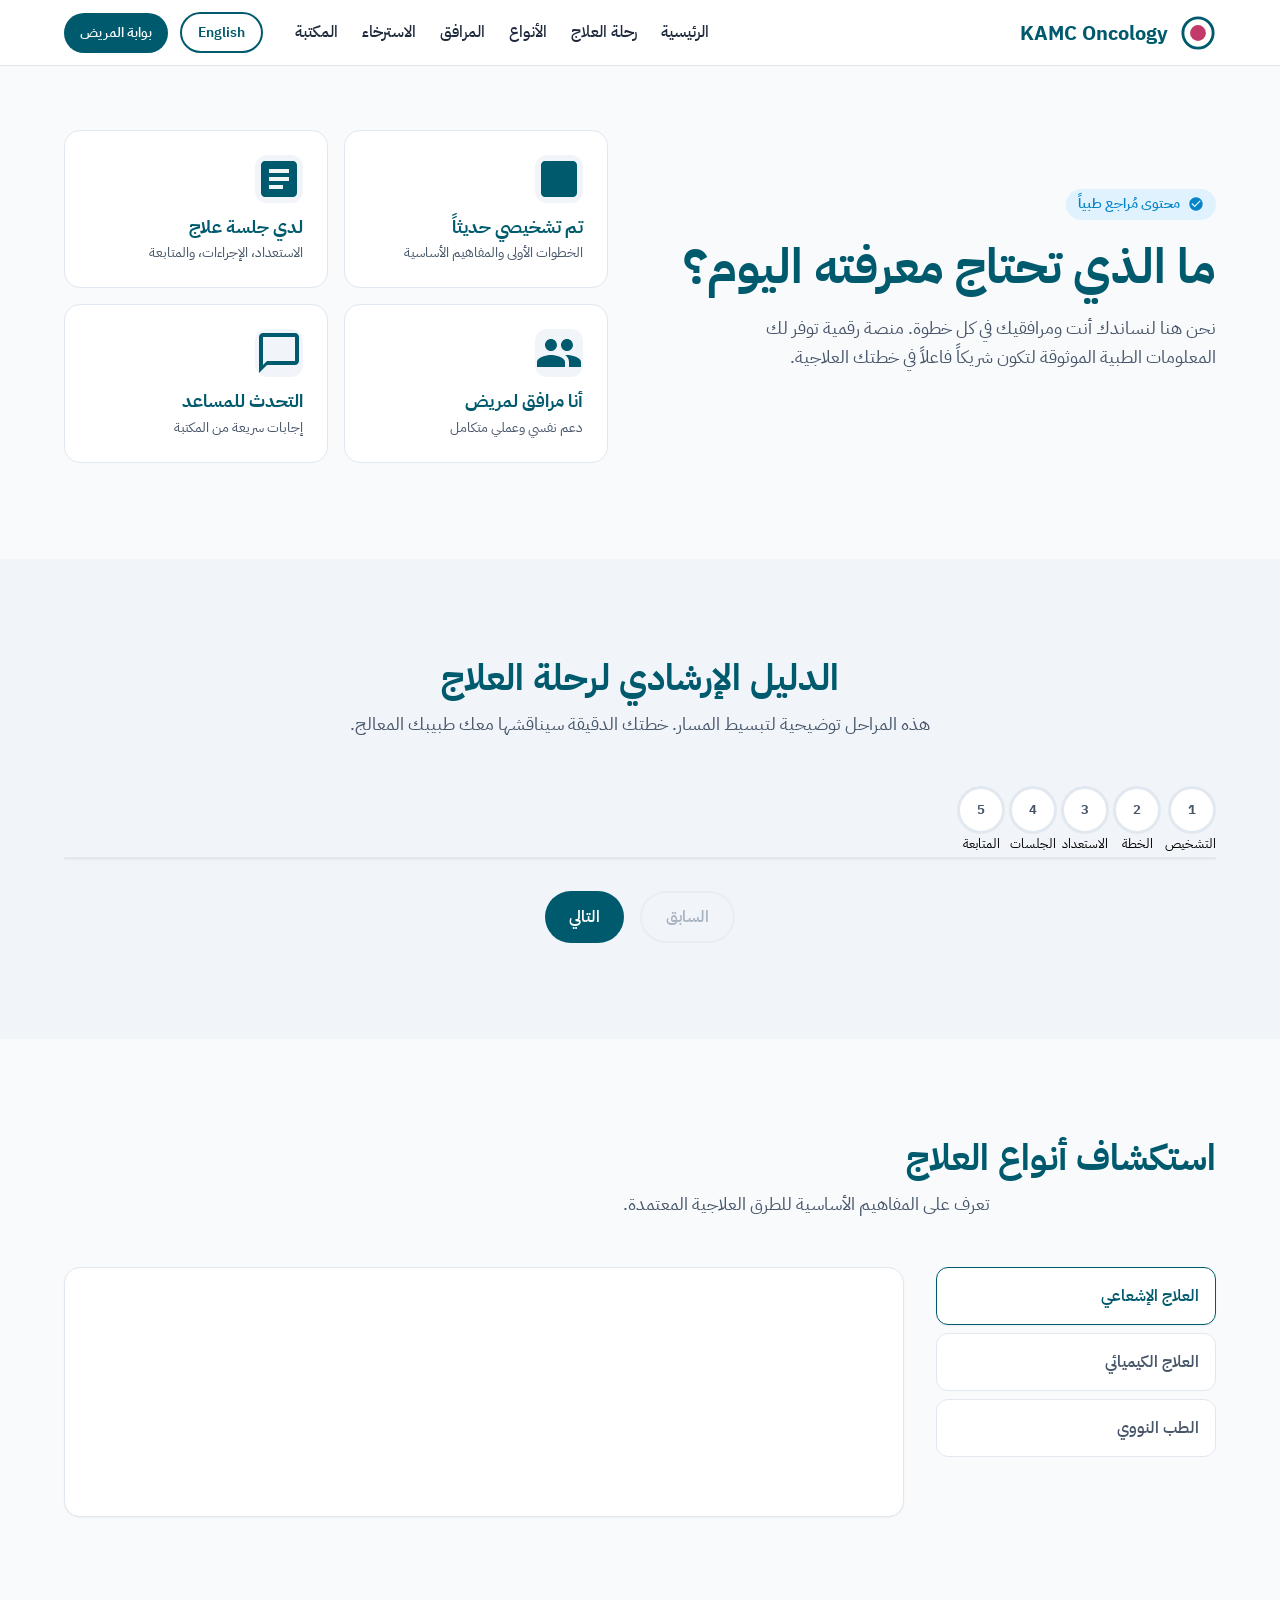
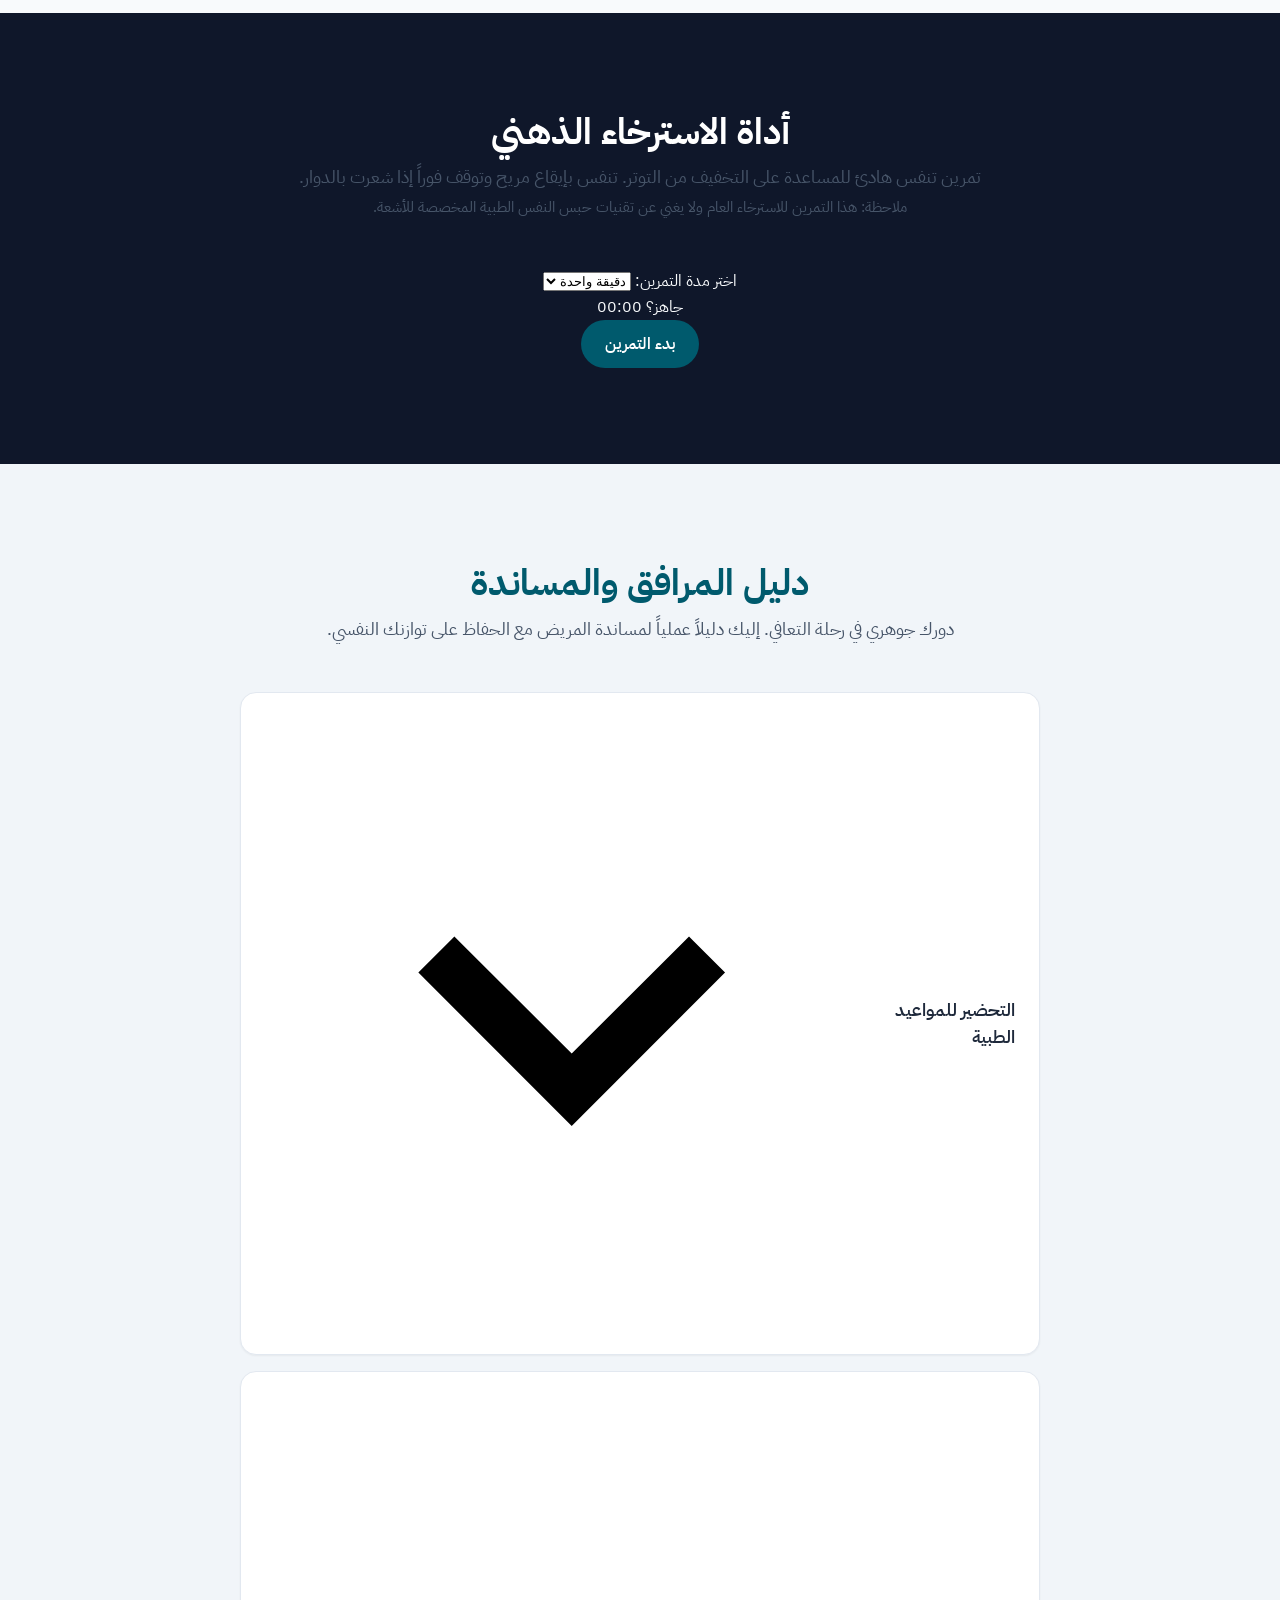
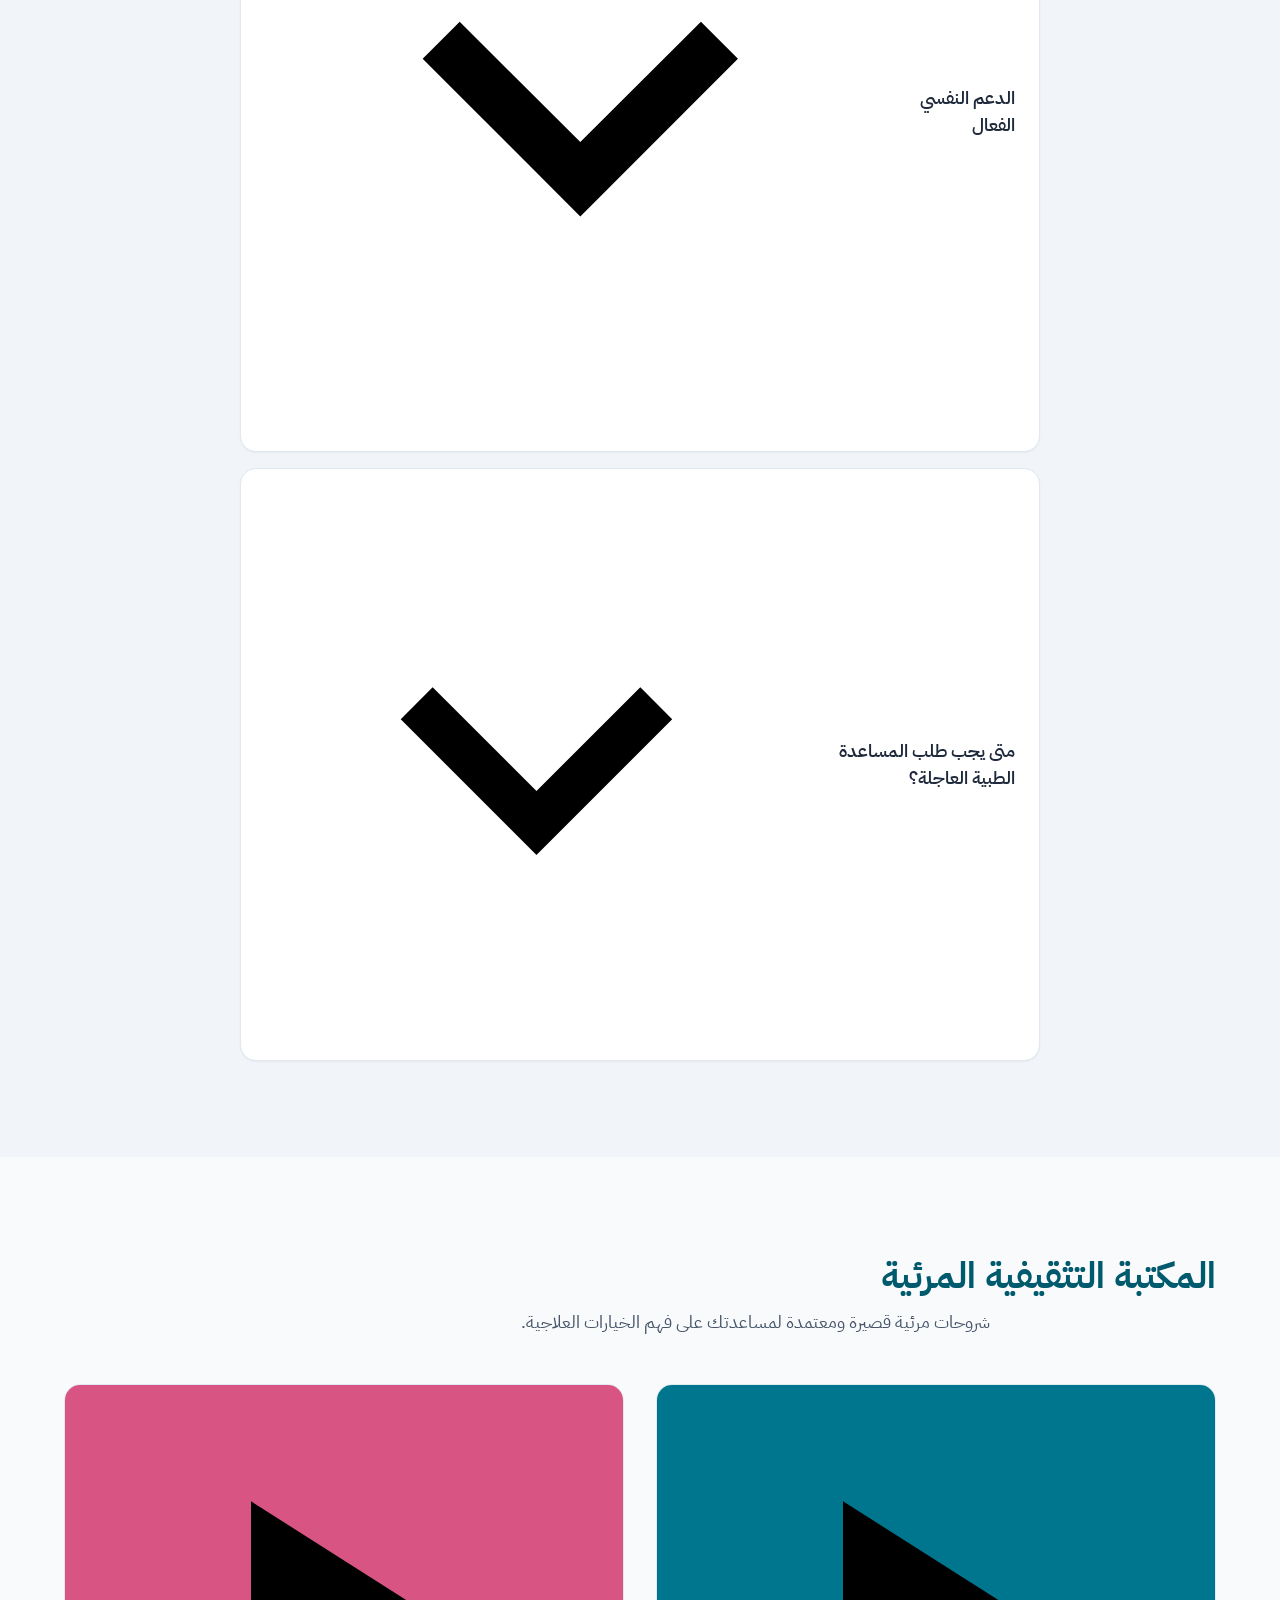
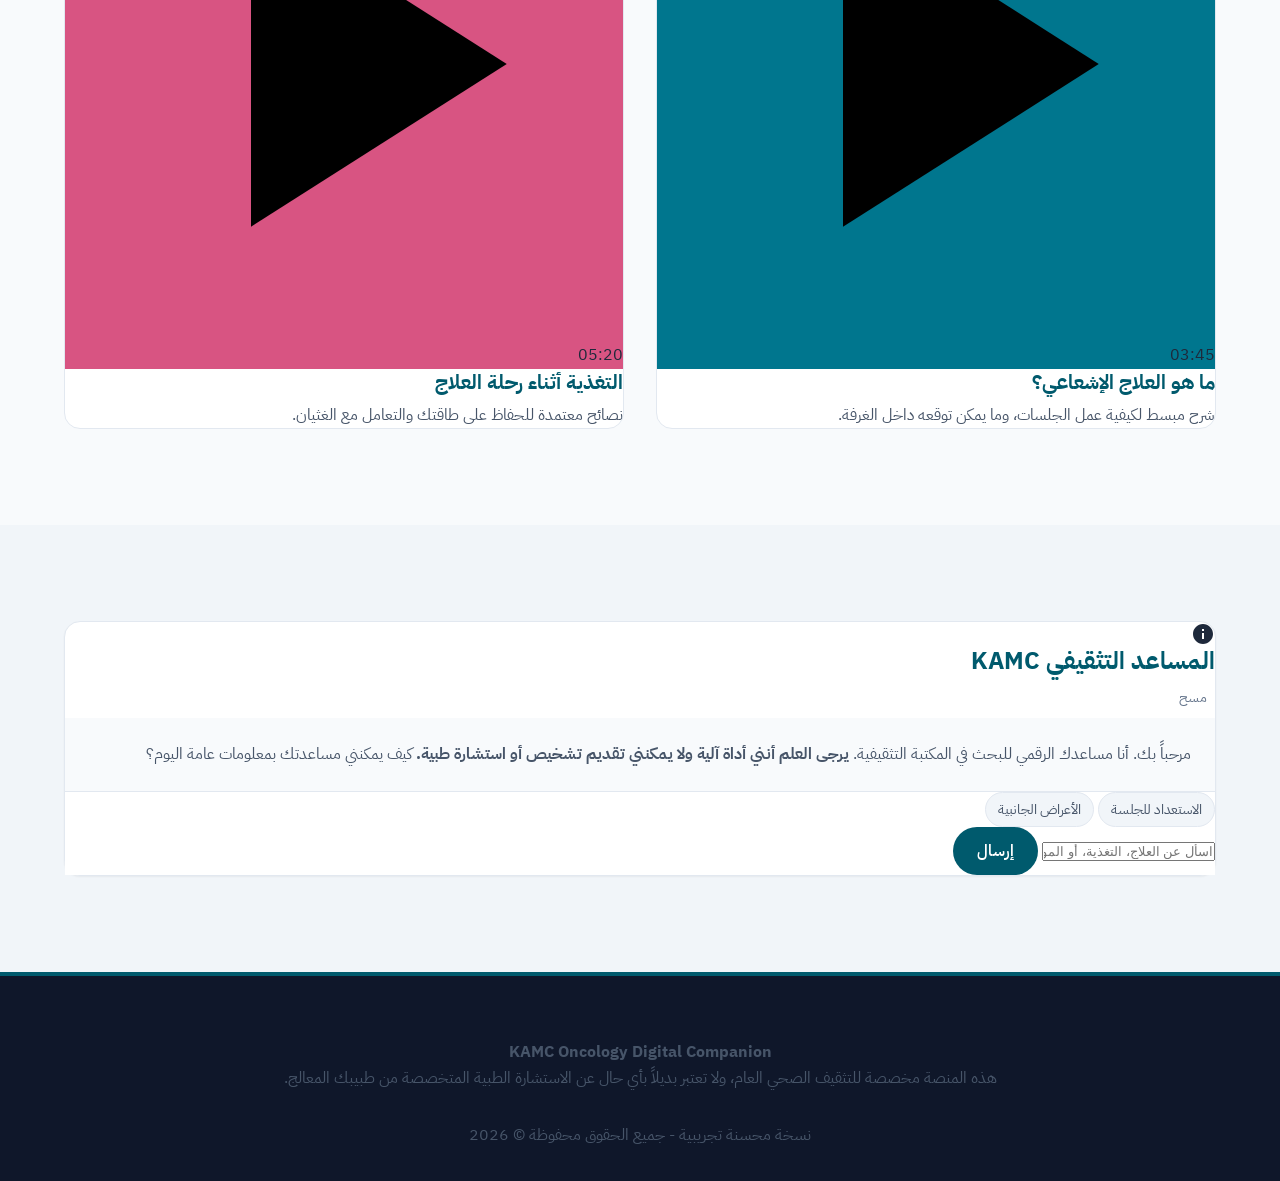
==== commit 19d03550: "Update print statement from 'Hello' to 'Goodbye'" ====
--- a/index.html
+++ b/index.html
@@ -3,18 +3,21 @@
 <head>
     <meta charset="UTF-8">
     <meta name="viewport" content="width=device-width, initial-scale=1.0, maximum-scale=5.0">
-    <meta name="description" content="KAMC Oncology Digital Companion - منصة رقمية تثقيفية لمساعدة مرضى الأورام ومرافقيهم.">
+    <meta name="description" content="KAMC Oncology Digital Companion - منصة رقمية تثقيفية وتفاعلية لمساعدة مرضى الأورام ومرافقيهم.">
     <title>KAMC Oncology Digital Companion</title>
-    <!-- استخدام خط احترافي -->
-    <link href="https://fonts.googleapis.com/css2?family=IBM+Plex+Sans+Arabic:wght@400;500;600;700&display=swap" rel="stylesheet">
+    <!-- خطوط عربية احترافية ومريحة للقراءة -->
+    <link rel="preconnect" href="https://fonts.googleapis.com">
+    <link rel="preconnect" href="https://fonts.gstatic.com" crossorigin>
+    <link href="https://fonts.googleapis.com/css2?family=IBM+Plex+Sans+Arabic:wght@300;400;500;600;700&display=swap" rel="stylesheet">
     <link rel="stylesheet" href="style.css">
 </head>
 <body>
+    <!-- Accessibility: Skip Link -->
     <a href="#main-content" class="sr-only skip-link">تخطي إلى المحتوى الرئيسي</a>
 
     <header class="main-header" role="banner">
         <div class="container header-container">
-            <div class="brand" aria-label="KAMC Oncology">
+            <div class="brand" aria-label="KAMC Oncology Logo">
                 <svg width="36" height="36" viewBox="0 0 100 100" class="brand-logo" aria-hidden="true">
                     <circle cx="50" cy="50" r="42" fill="none" stroke="var(--teal)" stroke-width="8"/>
                     <circle cx="50" cy="50" r="22" fill="var(--rose)"/>
@@ -22,7 +25,7 @@
                 <span class="brand-text">KAMC Oncology</span>
             </div>
             
-            <button class="menu-toggle" aria-expanded="false" aria-controls="primary-nav" aria-label="القائمة">
+            <button class="menu-toggle" aria-expanded="false" aria-controls="primary-nav" aria-label="القائمة الرئيسية">
                 <span class="hamburger" aria-hidden="true"></span>
             </button>
 
@@ -32,10 +35,11 @@
                     <li><a href="#journey" class="scroll-link" data-i18n="nav.journey">رحلة العلاج</a></li>
                     <li><a href="#treatment" class="scroll-link" data-i18n="nav.treatment">الأنواع</a></li>
                     <li><a href="#caregiver" class="scroll-link" data-i18n="nav.caregiver">المرافق</a></li>
+                    <li><a href="#breathing" class="scroll-link" data-i18n="nav.breathe">الاسترخاء</a></li>
                     <li><a href="#education" class="scroll-link" data-i18n="nav.education">المكتبة</a></li>
                 </ul>
                 <div class="nav-actions">
-                    <button id="langSwitcher" class="btn btn-outline btn-sm" aria-label="Switch to English">English</button>
+                    <button id="langSwitcher" class="btn btn-outline btn-sm" aria-label="Switch language">English</button>
                     <button id="loginBtn" class="btn btn-primary btn-sm" data-i18n="nav.login">بوابة المريض</button>
                 </div>
             </nav>
@@ -43,114 +47,89 @@
     </header>
 
     <main id="main-content" role="main">
-        <!-- Hero Section (Balanced Grid Layout) -->
+        <!-- 1. Hero Section (Redesigned Grid) -->
         <section class="hero-section" aria-labelledby="hero-title">
             <div class="container hero-grid">
-                <div class="hero-content">
+                <div class="hero-text-content">
                     <span class="medical-badge" data-i18n="badge.review">
-                        <svg class="badge-icon" viewBox="0 0 24 24" aria-hidden="true"><path d="M12 2C6.48 2 2 6.48 2 12s4.48 10 10 10 10-4.48 10-10S17.52 2 12 2zm-2 15l-5-5 1.41-1.41L10 14.17l7.59-7.59L19 8l-9 9z" fill="currentColor"/></svg>
-                        مُراجع طبياً | أكتوبر 2026
+                        <svg viewBox="0 0 24 24" aria-hidden="true" width="16" height="16"><path d="M12 2C6.48 2 2 6.48 2 12s4.48 10 10 10 10-4.48 10-10S17.52 2 12 2zm-2 15l-5-5 1.41-1.41L10 14.17l7.59-7.59L19 8l-9 9z" fill="currentColor"/></svg>
+                        محتوى مُراجع طبياً
                     </span>
                     <h1 id="hero-title" class="hero-title" data-i18n="hero.title">ما الذي تحتاج معرفته اليوم؟</h1>
-                    <p class="hero-desc" data-i18n="hero.desc">منصة رقمية موثوقة مصممة لمساندة مرضى الأورام ومرافقيهم بالمعلومات الطبية المعتمدة، خطوة بخطوة نحو الشفاء.</p>
+                    <p class="hero-desc" data-i18n="hero.desc">نحن هنا لنساندك أنت ومرافقيك في كل خطوة. منصة رقمية توفر لك المعلومات الطبية الموثوقة لتكون شريكاً فاعلاً في خطتك العلاجية.</p>
                 </div>
                 
-                <div class="hero-cards path-grid">
-                    <button class="path-card" data-target="#journey" aria-label="مسار: تم تشخيصي حديثاً">
+                <div class="hero-cards path-grid" role="navigation" aria-label="مسارات الوصول السريع">
+                    <button class="path-card" data-target="#journey">
                         <div class="icon-wrapper">
-                            <svg class="path-icon" viewBox="0 0 24 24" aria-hidden="true"><path d="M19 3H5c-1.1 0-2 .9-2 2v14c0 1.1.9 2 2 2h14c1.1 0 2-.9 2-2V5c0-1.1-.9-2-2-2zm-7 9h-2V7h-2v5H6v2h2v5h2v-5h2v-2z" fill="currentColor"/></svg>
+                            <svg viewBox="0 0 24 24" fill="currentColor"><path d="M19 3H5c-1.1 0-2 .9-2 2v14c0 1.1.9 2 2 2h14c1.1 0 2-.9 2-2V5c0-1.1-.9-2-2-2zm-7 9h-2V7h-2v5H6v2h2v5h2v-5h2v-2z"/></svg>
                         </div>
                         <div class="card-text">
-                            <h2 data-i18n="path.new">تم تشخيصي حديثاً</h2>
-                            <p>دليل الخطوات الأولى</p>
-                        </div>
-                        <svg class="arrow-icon" viewBox="0 0 24 24" aria-hidden="true"><path d="M20 12l-1.41-1.41L13 16.17V4h-2v12.17l-5.58-5.59L4 12l8 8 8-8z" transform="rotate(-90 12 12)" fill="currentColor"/></svg>
+                            <h2 data-i18n="path.new.title">تم تشخيصي حديثاً</h2>
+                            <p data-i18n="path.new.desc">الخطوات الأولى والمفاهيم الأساسية</p>
+                        </div>
                     </button>
-                    <button class="path-card" data-target="#treatment" aria-label="مسار: لدي جلسة علاج">
+                    <button class="path-card" data-target="#treatment">
                         <div class="icon-wrapper">
-                            <svg class="path-icon" viewBox="0 0 24 24" aria-hidden="true"><path d="M19 3H5c-1.1 0-2 .9-2 2v14c0 1.1.9 2 2 2h14c1.1 0 2-.9 2-2V5c0-1.1-.9-2-2-2zm-5 14H7v-2h7v2zm3-4H7v-2h10v2zm0-4H7V7h10v2z" fill="currentColor"/></svg>
+                            <svg viewBox="0 0 24 24" fill="currentColor"><path d="M19 3H5c-1.1 0-2 .9-2 2v14c0 1.1.9 2 2 2h14c1.1 0 2-.9 2-2V5c0-1.1-.9-2-2-2zm-5 14H7v-2h7v2zm3-4H7v-2h10v2zm0-4H7V7h10v2z"/></svg>
                         </div>
                         <div class="card-text">
-                            <h2 data-i18n="path.session">لدي جلسة علاج</h2>
-                            <p>الاستعداد والمتابعة</p>
-                        </div>
-                        <svg class="arrow-icon" viewBox="0 0 24 24" aria-hidden="true"><path d="M20 12l-1.41-1.41L13 16.17V4h-2v12.17l-5.58-5.59L4 12l8 8 8-8z" transform="rotate(-90 12 12)" fill="currentColor"/></svg>
+                            <h2 data-i18n="path.session.title">لدي جلسة علاج</h2>
+                            <p data-i18n="path.session.desc">الاستعداد، الإجراءات، والمتابعة</p>
+                        </div>
                     </button>
-                    <button class="path-card" data-target="#caregiver" aria-label="مسار: أنا مرافق">
+                    <button class="path-card" data-target="#caregiver">
                         <div class="icon-wrapper">
-                            <svg class="path-icon" viewBox="0 0 24 24" aria-hidden="true"><path d="M16 11c1.66 0 2.99-1.34 2.99-3S17.66 5 16 5c-1.66 0-3 1.34-3 3s1.34 3 3 3zm-8 0c1.66 0 2.99-1.34 2.99-3S9.66 5 8 5C6.34 5 5 6.34 5 8s1.34 3 3 3zm0 2c-2.33 0-7 1.17-7 3.5V19h14v-2.5c0-2.33-4.67-3.5-7-3.5zm8 0c-.29 0-.62.02-.97.05 1.16.84 1.97 1.97 1.97 3.45V19h6v-2.5c0-2.33-4.67-3.5-7-3.5z" fill="currentColor"/></svg>
+                            <svg viewBox="0 0 24 24" fill="currentColor"><path d="M16 11c1.66 0 2.99-1.34 2.99-3S17.66 5 16 5c-1.66 0-3 1.34-3 3s1.34 3 3 3zm-8 0c1.66 0 2.99-1.34 2.99-3S9.66 5 8 5C6.34 5 5 6.34 5 8s1.34 3 3 3zm0 2c-2.33 0-7 1.17-7 3.5V19h14v-2.5c0-2.33-4.67-3.5-7-3.5zm8 0c-.29 0-.62.02-.97.05 1.16.84 1.97 1.97 1.97 3.45V19h6v-2.5c0-2.33-4.67-3.5-7-3.5z"/></svg>
                         </div>
                         <div class="card-text">
-                            <h2 data-i18n="path.caregiver">أنا مرافق لمريض</h2>
-                            <p>دعم عملي ونفسي</p>
-                        </div>
-                        <svg class="arrow-icon" viewBox="0 0 24 24" aria-hidden="true"><path d="M20 12l-1.41-1.41L13 16.17V4h-2v12.17l-5.58-5.59L4 12l8 8 8-8z" transform="rotate(-90 12 12)" fill="currentColor"/></svg>
+                            <h2 data-i18n="path.caregiver.title">أنا مرافق لمريض</h2>
+                            <p data-i18n="path.caregiver.desc">دعم نفسي وعملي متكامل</p>
+                        </div>
                     </button>
-                    <button class="path-card" data-target="#education" aria-label="مسار: التثقيف">
+                    <button class="path-card" data-target="#guide">
                         <div class="icon-wrapper">
-                            <svg class="path-icon" viewBox="0 0 24 24" aria-hidden="true"><path d="M12 3L1 9l4 2.18v6L12 21l7-3.82v-6l2-1.09V17h2V9L12 3zm6.82 6L12 12.72 5.18 9 12 5.28 18.82 9zM17 15.99l-5 2.73-5-2.73v-3.72L12 15l5-2.73v3.72z" fill="currentColor"/></svg>
+                            <svg viewBox="0 0 24 24" fill="currentColor"><path d="M20 2H4c-1.1 0-2 .9-2 2v18l4-4h14c1.1 0 2-.9 2-2V4c0-1.1-.9-2-2-2zm0 14H6l-2 2V4h16v12z"/></svg>
                         </div>
                         <div class="card-text">
-                            <h2 data-i18n="path.edu">التثقيف الصحي</h2>
-                            <p>مكتبة مرئية موثوقة</p>
-                        </div>
-                        <svg class="arrow-icon" viewBox="0 0 24 24" aria-hidden="true"><path d="M20 12l-1.41-1.41L13 16.17V4h-2v12.17l-5.58-5.59L4 12l8 8 8-8z" transform="rotate(-90 12 12)" fill="currentColor"/></svg>
+                            <h2 data-i18n="path.guide.title">التحدث للمساعد</h2>
+                            <p data-i18n="path.guide.desc">إجابات سريعة من المكتبة</p>
+                        </div>
                     </button>
                 </div>
             </div>
         </section>
 
-        <!-- Interactive Patient Journey -->
+        <!-- 2. Patient Journey Stepper -->
         <section id="journey" class="journey-section bg-soft" aria-labelledby="journey-heading">
             <div class="container">
                 <header class="section-header text-center">
                     <h2 id="journey-heading" class="section-title" data-i18n="journey.title">الدليل الإرشادي لرحلة العلاج</h2>
-                    <p class="section-subtitle" data-i18n="journey.disclaimer">هذه المراحل إرشادية عامة لتبسيط فهم المسار. خطتك العلاجية الدقيقة وتفاصيلها تناقش مع طبيبك.</p>
+                    <p class="section-subtitle" data-i18n="journey.disclaimer">هذه المراحل توضيحية لتبسيط المسار. خطتك الدقيقة سيناقشها معك طبيبك المعالج.</p>
                 </header>
                 
-                <!-- Redesigned Timeline -->
-                <div class="timeline-container" role="region" aria-label="مراحل العلاج المتسلسلة">
-                    <div class="timeline-track" aria-hidden="true"></div>
-                    <div class="timeline-steps" role="tablist">
-                        <!-- Steps injected/managed by JS for interaction -->
-                        <button class="timeline-step active" role="tab" aria-selected="true" aria-controls="step-panel" data-step="0">
-                            <span class="step-num">1</span>
-                            <span class="step-label" data-i18n="journey.s1.t">التشخيص</span>
-                        </button>
-                        <button class="timeline-step" role="tab" aria-selected="false" aria-controls="step-panel" data-step="1">
-                            <span class="step-num">2</span>
-                            <span class="step-label" data-i18n="journey.s2.t">الخطة</span>
-                        </button>
-                        <button class="timeline-step" role="tab" aria-selected="false" aria-controls="step-panel" data-step="2">
-                            <span class="step-num">3</span>
-                            <span class="step-label" data-i18n="journey.s3.t">الاستعداد</span>
-                        </button>
-                        <button class="timeline-step" role="tab" aria-selected="false" aria-controls="step-panel" data-step="3">
-                            <span class="step-num">4</span>
-                            <span class="step-label" data-i18n="journey.s4.t">الجلسات</span>
-                        </button>
-                        <button class="timeline-step" role="tab" aria-selected="false" aria-controls="step-panel" data-step="4">
-                            <span class="step-num">5</span>
-                            <span class="step-label" data-i18n="journey.s5.t">المتابعة</span>
-                        </button>
-                    </div>
-                </div>
-
-                <!-- Content Panel -->
-                <div id="step-panel" class="journey-content-card card-elevated fade-content" role="tabpanel" tabindex="0">
-                    <div class="content-wrapper">
-                        <h3 id="stepTitle" class="step-title">التشخيص ومناقشة الخطة</h3>
-                        <p id="stepDesc" class="step-desc">مرحلة الفهم والتقييم المبدئي لتحديد الخطة المناسبة بالتشاور مع طبيبك المعالج ومراجعة الفحوصات.</p>
-                        <div class="step-controls">
-                            <button id="prevStep" class="btn btn-outline btn-sm" disabled data-i18n="journey.prev">المرحلة السابقة</button>
-                            <button id="nextStep" class="btn btn-primary btn-sm" data-i18n="journey.next">المرحلة التالية</button>
-                        </div>
-                    </div>
-                </div>
-            </div>
-        </section>
-
-        <!-- Treatment Explorer -->
+                <div class="stepper-container" role="region" aria-label="مراحل العلاج">
+                    <div class="stepper-track" aria-hidden="true"><div class="stepper-progress" id="stepperProgress"></div></div>
+                    <div class="stepper-steps" role="tablist">
+                        <button class="step-btn active" role="tab" aria-selected="true" data-step="0"><span class="step-num">1</span><span class="step-lbl" data-i18n="journey.s1.lbl">التشخيص</span></button>
+                        <button class="step-btn" role="tab" aria-selected="false" data-step="1"><span class="step-num">2</span><span class="step-lbl" data-i18n="journey.s2.lbl">الخطة</span></button>
+                        <button class="step-btn" role="tab" aria-selected="false" data-step="2"><span class="step-num">3</span><span class="step-lbl" data-i18n="journey.s3.lbl">الاستعداد</span></button>
+                        <button class="step-btn" role="tab" aria-selected="false" data-step="3"><span class="step-num">4</span><span class="step-lbl" data-i18n="journey.s4.lbl">الجلسات</span></button>
+                        <button class="step-btn" role="tab" aria-selected="false" data-step="4"><span class="step-num">5</span><span class="step-lbl" data-i18n="journey.s5.lbl">المتابعة</span></button>
+                    </div>
+                </div>
+
+                <div class="journey-content card-elevated" id="journeyContent" aria-live="polite">
+                    <!-- Dynamic Content Injected via JS -->
+                </div>
+                <div class="step-controls text-center mt-4">
+                    <button id="prevStep" class="btn btn-outline" disabled data-i18n="journey.prev">السابق</button>
+                    <button id="nextStep" class="btn btn-primary" data-i18n="journey.next">التالي</button>
+                </div>
+            </div>
+        </section>
+
+        <!-- 3. Treatment Explorer (Fixed Empty Space) -->
         <section id="treatment" class="treatment-section" aria-labelledby="treatment-heading">
             <div class="container">
                 <header class="section-header">
@@ -159,70 +138,104 @@
                 </header>
                 
                 <div class="split-layout">
-                    <!-- Tabs -->
                     <div class="treatment-tabs" role="tablist" aria-orientation="vertical">
-                        <button class="tab-btn active" role="tab" aria-selected="true" aria-controls="treatment-panel" data-tab="radio">
-                            <span class="tab-indicator" aria-hidden="true"></span>
-                            <span data-i18n="treatment.radio">العلاج الإشعاعي</span>
-                        </button>
-                        <button class="tab-btn" role="tab" aria-selected="false" aria-controls="treatment-panel" data-tab="chemo">
-                            <span class="tab-indicator" aria-hidden="true"></span>
-                            <span data-i18n="treatment.chemo">العلاج الكيميائي</span>
-                        </button>
-                        <button class="tab-btn" role="tab" aria-selected="false" aria-controls="treatment-panel" data-tab="nuclear">
-                            <span class="tab-indicator" aria-hidden="true"></span>
-                            <span data-i18n="treatment.nuclear">الطب النووي</span>
-                        </button>
+                        <button class="tab-btn active" role="tab" aria-selected="true" data-tab="radio">العلاج الإشعاعي</button>
+                        <button class="tab-btn" role="tab" aria-selected="false" data-tab="chemo">العلاج الكيميائي</button>
+                        <button class="tab-btn" role="tab" aria-selected="false" data-tab="nuclear">الطب النووي</button>
                     </div>
                     
-                    <!-- Fixed Panel (Bug Fixed) -->
-                    <div id="treatment-panel" class="treatment-details card-elevated fade-content" role="tabpanel" tabindex="0">
-                        <!-- Content populated immediately via JS -->
-                        <div class="loading-state">جاري تحميل المعلومات...</div>
-                    </div>
-                </div>
-            </div>
-        </section>
-
-        <!-- Caregiver Support -->
+                    <div id="treatment-panel" class="treatment-details card-elevated" role="tabpanel" tabindex="0">
+                        <!-- Content Injected via JS immediately on load -->
+                    </div>
+                </div>
+            </div>
+        </section>
+
+        <!-- 4. Breathing Exercise (Restored & Enhanced) -->
+        <section id="breathing" class="breathing-section bg-dark text-light" aria-labelledby="breath-heading">
+            <div class="container text-center">
+                <header class="section-header">
+                    <h2 id="breath-heading" class="section-title title-light" data-i18n="breath.title">أداة الاسترخاء الذهني</h2>
+                    <p class="section-subtitle text-light-muted" data-i18n="breath.desc">تمرين تنفس هادئ للمساعدة على التخفيف من التوتر. تنفس بإيقاع مريح وتوقف فوراً إذا شعرت بالدوار.<br><small class="text-warning">ملاحظة: هذا التمرين للاسترخاء العام ولا يغني عن تقنيات حبس النفس الطبية المخصصة للأشعة.</small></p>
+                </header>
+
+                <div class="breath-setup" id="breathSetup">
+                    <label for="breathDuration" data-i18n="breath.select">اختر مدة التمرين:</label>
+                    <select id="breathDuration" class="custom-select">
+                        <option value="60">دقيقة واحدة</option>
+                        <option value="180">3 دقائق</option>
+                        <option value="300">5 دقائق</option>
+                    </select>
+                </div>
+
+                <div class="breath-ui">
+                    <div class="breath-circle-container">
+                        <div class="breath-circle-bg"></div>
+                        <div class="breath-circle" id="breathCircle"></div>
+                        <div class="breath-text">
+                            <span id="breathPhase" class="phase-text" data-i18n="breath.ready">جاهز؟</span>
+                            <span id="breathTime" class="time-text">00:00</span>
+                        </div>
+                    </div>
+                </div>
+
+                <div class="breath-controls">
+                    <button id="btnBreathStart" class="btn btn-primary btn-lg" data-i18n="breath.start">بدء التمرين</button>
+                    <button id="btnBreathPause" class="btn btn-outline outline-light hidden" data-i18n="breath.pause">إيقاف مؤقت</button>
+                    <button id="btnBreathStop" class="btn btn-secondary hidden" data-i18n="breath.stop">إنهاء</button>
+                </div>
+            </div>
+        </section>
+
+        <!-- 5. Caregiver Guide (Expanded) -->
         <section id="caregiver" class="caregiver-section bg-soft" aria-labelledby="caregiver-heading">
             <div class="container">
                 <header class="section-header text-center">
                     <h2 id="caregiver-heading" class="section-title" data-i18n="caregiver.title">دليل المرافق والمساندة</h2>
-                    <p class="section-subtitle">دورك حاسم في رحلة العلاج. إليك أهم الإرشادات لمساندة المريض والاعتناء بنفسك.</p>
+                    <p class="section-subtitle">دورك جوهري في رحلة التعافي. إليك دليلاً عملياً لمساندة المريض مع الحفاظ على توازنك النفسي.</p>
                 </header>
 
                 <div class="accordion-group">
                     <div class="accordion-item card-elevated">
                         <button class="accordion-trigger" aria-expanded="false" aria-controls="faq1">
-                            <span data-i18n="caregiver.q1">المساندة النفسية والتواصل الفعال</span>
-                            <svg class="chevron-icon" viewBox="0 0 24 24" aria-hidden="true"><path d="M7.41 8.59L12 13.17l4.59-4.58L18 10l-6 6-6-6 1.41-1.41z" fill="currentColor"/></svg>
+                            <span class="acc-title">التحضير للمواعيد الطبية</span>
+                            <svg class="chevron" viewBox="0 0 24 24"><path d="M7.41 8.59L12 13.17l4.59-4.58L18 10l-6 6-6-6 1.41-1.41z"/></svg>
                         </button>
                         <div id="faq1" class="accordion-content">
                             <div class="content-inner">
-                                <p data-i18n="caregiver.a1">كن مستمعاً جيداً بدون إصدار أحكام أو تقديم نصائح طبية غير مبنية على رأي الطبيب. ساعد في إدارة المهام اليومية البسيطة لتقليل العبء المعرفي والجسدي عن المريض.</p>
+                                <ul class="bullet-list">
+                                    <li>قم بتدوين كافة أسئلة المريض والمخاوف قبل الزيارة.</li>
+                                    <li>احتفظ بملف أو تطبيق منظم يحتوي على الأدوية الحالية والتقارير.</li>
+                                    <li>كن الموثّق؛ سجل ملاحظات الطبيب والتعليمات بدقة.</li>
+                                </ul>
                             </div>
                         </div>
                     </div>
                     <div class="accordion-item card-elevated">
                         <button class="accordion-trigger" aria-expanded="false" aria-controls="faq2">
-                            <span data-i18n="caregiver.q2">الاستعداد للمواعيد الطبية وجلسات العلاج</span>
-                            <svg class="chevron-icon" viewBox="0 0 24 24" aria-hidden="true"><path d="M7.41 8.59L12 13.17l4.59-4.58L18 10l-6 6-6-6 1.41-1.41z" fill="currentColor"/></svg>
+                            <span class="acc-title">الدعم النفسي الفعال</span>
+                            <svg class="chevron" viewBox="0 0 24 24"><path d="M7.41 8.59L12 13.17l4.59-4.58L18 10l-6 6-6-6 1.41-1.41z"/></svg>
                         </button>
                         <div id="faq2" class="accordion-content">
                             <div class="content-inner">
-                                <p data-i18n="caregiver.a2">قم بتدوين كافة أسئلة المريض قبل الزيارة. احتفظ بملف منظم يحتوي على أحدث التقارير والأدوية. كن "الموثّق الهادئ" أثناء الحديث مع الطبيب لتذكر التعليمات لاحقاً.</p>
+                                <p>استمع بتعاطف دون محاولة "إصلاح" كل شعور. تجنب النصائح الطبية غير المتخصصة. قدّم المساعدة في المهام اليومية (كوجبات الطعام والمواصلات) لتقليل العبء المعرفي عن المريض.</p>
                             </div>
                         </div>
                     </div>
                     <div class="accordion-item card-elevated">
                         <button class="accordion-trigger" aria-expanded="false" aria-controls="faq3">
-                            <span data-i18n="caregiver.q3">متى يجب الاتصال العاجل بالفريق الطبي؟</span>
-                            <svg class="chevron-icon" viewBox="0 0 24 24" aria-hidden="true"><path d="M7.41 8.59L12 13.17l4.59-4.58L18 10l-6 6-6-6 1.41-1.41z" fill="currentColor"/></svg>
+                            <span class="acc-title text-danger">متى يجب طلب المساعدة الطبية العاجلة؟</span>
+                            <svg class="chevron" viewBox="0 0 24 24"><path d="M7.41 8.59L12 13.17l4.59-4.58L18 10l-6 6-6-6 1.41-1.41z"/></svg>
                         </button>
                         <div id="faq3" class="accordion-content">
-                            <div class="content-inner">
-                                <p data-i18n="caregiver.a3">يجب التواصل الفوري أو التوجه للطوارئ في حالات: ارتفاع الحرارة فوق 38°C، النزيف غير المبرر، صعوبة شديدة في التنفس، أو ألم حاد ومفاجئ. لا تتردد أبداً في طلب التوجيه.</p>
+                            <div class="content-inner border-danger-left">
+                                <p>اتصل بالفريق الطبي أو توجه للطوارئ فوراً في حال حدوث:</p>
+                                <ul class="bullet-list">
+                                    <li>ارتفاع درجة الحرارة لأكثر من 38 مئوية (علامة محتملة للعدوى).</li>
+                                    <li>نزيف غير مبرر أو كدمات مفاجئة.</li>
+                                    <li>صعوبة شديدة ومفاجئة في التنفس.</li>
+                                    <li>ألم حاد لا يستجيب للمسكنات الموصوفة.</li>
+                                </ul>
                             </div>
                         </div>
                     </div>
@@ -230,138 +243,101 @@
             </div>
         </section>
 
-        <!-- Education & Video Library -->
-        <section id="education" class="education-section" aria-labelledby="education-heading">
+        <!-- 6. Video Library (Professional Thumbnails) -->
+        <section id="education" class="education-section" aria-labelledby="edu-heading">
             <div class="container">
                 <header class="section-header">
-                    <h2 id="education-heading" class="section-title" data-i18n="education.title">المكتبة التثقيفية المرئية</h2>
-                    <p class="section-subtitle">شروحات مرئية قصيرة لمساعدتك على فهم الخطوات العلاجية.</p>
+                    <h2 id="edu-heading" class="section-title" data-i18n="edu.title">المكتبة التثقيفية المرئية</h2>
+                    <p class="section-subtitle">شروحات مرئية قصيرة ومعتمدة لمساعدتك على فهم الخيارات العلاجية.</p>
                 </header>
                 
                 <div class="video-grid">
-                    <!-- Professional Video Card Design -->
-                    <article class="video-card" tabindex="0" role="button" aria-label="تشغيل فيديو: فهم العلاج الإشعاعي" data-video="demo1">
-                        <div class="video-thumbnail" style="background-color: var(--teal-light);">
-                            <div class="overlay-pattern"></div>
-                            <svg class="play-btn-icon" viewBox="0 0 24 24" aria-hidden="true"><path d="M8 5v14l11-7z"/></svg>
-                        </div>
-                        <div class="video-details">
-                            <h3 data-i18n="video.v1">ما هو العلاج الإشعاعي؟</h3>
-                            <p class="video-desc" data-i18n="video.d1">شرح مبسط لكيفية عمل الجلسات، التحضير لها، وما يمكن توقعه.</p>
-                            <span class="video-meta">المدة: 03:15 دقيقة</span>
+                    <article class="video-card" tabindex="0" role="button" aria-label="تشغيل فيديو: العلاج الإشعاعي" data-vid="radio_demo">
+                        <div class="vid-thumb" style="background-color: var(--teal-light);">
+                            <div class="vid-overlay"></div>
+                            <svg class="play-icon" viewBox="0 0 24 24"><path d="M8 5v14l11-7z"/></svg>
+                            <span class="vid-duration">03:45</span>
+                        </div>
+                        <div class="vid-info">
+                            <h3 data-i18n="vid.1.title">ما هو العلاج الإشعاعي؟</h3>
+                            <p data-i18n="vid.1.desc">شرح مبسط لكيفية عمل الجلسات، وما يمكن توقعه داخل الغرفة.</p>
                         </div>
                     </article>
                     
-                    <article class="video-card" tabindex="0" role="button" aria-label="تشغيل فيديو: التغذية أثناء العلاج" data-video="demo2">
-                        <div class="video-thumbnail" style="background-color: var(--rose-light);">
-                            <div class="overlay-pattern"></div>
-                            <svg class="play-btn-icon" viewBox="0 0 24 24" aria-hidden="true"><path d="M8 5v14l11-7z"/></svg>
-                        </div>
-                        <div class="video-details">
-                            <h3 data-i18n="video.v2">التغذية السليمة أثناء الجلسات</h3>
-                            <p class="video-desc" data-i18n="video.d2">نصائح غذائية معتمدة للحفاظ على الطاقة والتعامل مع الغثيان المحتمل.</p>
-                            <span class="video-meta">المدة: 04:30 دقيقة</span>
+                    <article class="video-card" tabindex="0" role="button" aria-label="تشغيل فيديو: التغذية" data-vid="nutri_demo">
+                        <div class="vid-thumb" style="background-color: var(--rose-light);">
+                            <div class="vid-overlay"></div>
+                            <svg class="play-icon" viewBox="0 0 24 24"><path d="M8 5v14l11-7z"/></svg>
+                            <span class="vid-duration">05:20</span>
+                        </div>
+                        <div class="vid-info">
+                            <h3 data-i18n="vid.2.title">التغذية أثناء رحلة العلاج</h3>
+                            <p data-i18n="vid.2.desc">نصائح معتمدة للحفاظ على طاقتك والتعامل مع الغثيان.</p>
                         </div>
                     </article>
                 </div>
             </div>
         </section>
 
-        <!-- KAMC Guide (Chat) -->
+        <!-- 7. Educational Guide (Chatbot Refined) -->
         <section id="guide" class="guide-section bg-soft" aria-labelledby="guide-heading">
             <div class="container">
-                <header class="section-header text-center">
-                    <h2 id="guide-heading" class="section-title" data-i18n="guide.title">المساعد التثقيفي (KAMC Guide)</h2>
-                </header>
-                
-                <div class="chat-container card-elevated">
-                    <div class="chat-body" id="chatBody" aria-live="polite" aria-atomic="false">
-                        <div class="chat-message assistant">
-                            <div class="msg-bubble">
-                                <p data-i18n="guide.welcome">مرحباً. أنا أداة مساعدة رقمية للبحث في المكتبة التثقيفية للمنصة. <strong>لا يمكنني تشخيص حالتك أو تقديم استشارات طبية خاصة.</strong> كيف يمكنني مساعدتك في الوصول للمعلومات؟</p>
+                <div class="chat-wrapper card-elevated">
+                    <div class="chat-header">
+                        <div class="chat-title-area">
+                            <svg viewBox="0 0 24 24" width="24" height="24" fill="currentColor"><path d="M12 2C6.48 2 2 6.48 2 12s4.48 10 10 10 10-4.48 10-10S17.52 2 12 2zm1 15h-2v-6h2v6zm0-8h-2V7h2v2z"/></svg>
+                            <h2 id="guide-heading" class="chat-title" data-i18n="chat.title">المساعد التثقيفي KAMC</h2>
+                        </div>
+                        <button id="clearChat" class="btn-text btn-sm" data-i18n="chat.clear" aria-label="مسح المحادثة">مسح</button>
+                    </div>
+                    
+                    <div class="chat-body" id="chatBody" aria-live="polite">
+                        <div class="message assistant">
+                            <div class="bubble">
+                                <p data-i18n="chat.welcome">مرحباً بك. أنا مساعدك الرقمي للبحث في المكتبة التثقيفية. <strong>يرجى العلم أنني أداة آلية ولا يمكنني تقديم تشخيص أو استشارة طبية.</strong> كيف يمكنني مساعدتك بمعلومات عامة اليوم؟</p>
                             </div>
                         </div>
                     </div>
                     
                     <div class="chat-footer">
-                        <div class="chat-suggestions" id="chatSuggestions" role="group" aria-label="أسئلة شائعة">
-                            <button class="chip" data-i18n="guide.s1">الاستعداد للجلسة</button>
-                            <button class="chip" data-i18n="guide.s2">نصائح للمرافق</button>
-                        </div>
-                        <div class="input-area">
-                            <div class="input-wrapper" id="chatInputWrapper">
-                                <label for="chatInput" class="sr-only">سؤالك التثقيفي</label>
-                                <input type="text" id="chatInput" placeholder="اكتب سؤالك هنا (مثال: العلاج الكيميائي)..." autocomplete="off">
-                            </div>
-                            <button id="chatSend" class="btn btn-primary" aria-label="إرسال">
-                                <svg viewBox="0 0 24 24" width="20" height="20" aria-hidden="true" fill="currentColor"><path d="M2.01 21L23 12 2.01 3 2 10l15 2-15 2z"/></svg>
-                            </button>
-                        </div>
-                        <div class="chat-meta">
-                            <p data-i18n="guide.disclaimer">لأية أعراض أو خطط علاجية، يجب الرجوع حصراً للفريق الطبي المعالج.</p>
-                            <button id="clearChat" class="btn-text btn-sm">مسح المحادثة</button>
-                        </div>
-                    </div>
-                </div>
-            </div>
-        </section>
-
+                        <div class="suggestions" id="chatSuggestions">
+                            <button class="chip">الاستعداد للجلسة</button>
+                            <button class="chip">الأعراض الجانبية</button>
+                        </div>
+                        <div class="input-group">
+                            <label for="chatInput" class="sr-only">سؤالك</label>
+                            <input type="text" id="chatInput" placeholder="اسأل عن العلاج، التغذية، أو المواعيد..." autocomplete="off">
+                            <button id="chatSend" class="btn btn-primary" aria-label="إرسال">إرسال</button>
+                        </div>
+                    </div>
+                </div>
+            </div>
+        </section>
     </main>
 
     <!-- Footer -->
     <footer class="main-footer" role="contentinfo">
-        <div class="container footer-content">
-            <div class="footer-brand">
-                <svg width="24" height="24" viewBox="0 0 100 100" class="footer-logo" aria-hidden="true">
-                    <circle cx="50" cy="50" r="40" fill="none" stroke="currentColor" stroke-width="8"/>
-                    <circle cx="50" cy="50" r="20" fill="currentColor"/>
-                </svg>
-                <h2 data-i18n="footer.title">KAMC Oncology</h2>
-            </div>
-            
-            <div class="footer-info">
-                <p data-i18n="footer.desc">منصة رقمية مساندة تهدف لتثقيف المرضى والمرافقين وتمكينهم بالمعرفة الموثوقة.</p>
-                <p class="medical-disclaimer mt-2"><strong>إخلاء مسؤولية طبي:</strong> المحتوى المنشور هنا لأغراض تثقيفية عامة فقط. القرارات الطبية تعتمد كلياً على تقييم الطبيب المختص لحالتك.</p>
-            </div>
-            
-            <div class="footer-bottom">
-                <p class="demo-badge">نسخة عرض واجهة المستخدم (UI Demo) - البيانات غير متصلة بخوادم فعلية.</p>
-            </div>
+        <div class="container text-center">
+            <p class="mb-2"><strong>KAMC Oncology Digital Companion</strong></p>
+            <p class="text-sm text-muted mb-4">هذه المنصة مخصصة للتثقيف الصحي العام، ولا تعتبر بديلاً بأي حال عن الاستشارة الطبية المتخصصة من طبيبك المعالج.</p>
+            <p class="text-xs opacity-50">نسخة محسنة تجريبية - جميع الحقوق محفوظة &copy; 2026</p>
         </div>
     </footer>
 
-    <!-- REALISTIC LOGIN MODAL -->
-    <dialog id="loginModal" class="custom-modal" aria-labelledby="login-title">
+    <!-- Video Modal -->
+    <dialog id="videoModal" class="custom-modal video-modal" aria-labelledby="modal-title">
         <div class="modal-content">
-            <header class="modal-header">
-                <h3 id="login-title" data-i18n="login.title">بوابة المرضى</h3>
-                <button class="close-modal-btn" aria-label="إغلاق" data-close="loginModal">&times;</button>
-            </header>
-            <div class="modal-body text-center">
-                <p data-i18n="login.desc" class="mb-4 text-secondary">يرجى تسجيل الدخول للوصول لملفك وملخصات زياراتك. (نسخة تجريبية، لا تدخل بياناتك الحقيقية).</p>
-                <form id="loginForm" class="form-group" onsubmit="event.preventDefault();">
-                    <input type="text" id="loginUsername" class="custom-input" placeholder="رقم الملف الطبي" autocomplete="off">
-                    <input type="password" id="loginPassword" class="custom-input" placeholder="كلمة المرور" autocomplete="off">
-                    <button type="submit" id="submitLoginBtn" class="btn btn-primary w-100 mt-2" data-i18n="login.submit">تسجيل الدخول</button>
-                </form>
+            <button class="close-btn" aria-label="إغلاق" data-close="videoModal">&times;</button>
+            <div id="videoContainer" class="video-player-placeholder">
+                <p id="modal-title" class="text-light">جاري تحميل مشغل الفيديو...</p>
+                <p class="text-sm text-light-muted">هذا الإطار سيحتوي المشغل الآمن الخاص بالمستشفى عند توفر الروابط.</p>
             </div>
         </div>
     </dialog>
 
-    <!-- VIDEO PLAYER MODAL -->
-    <dialog id="videoModal" class="custom-modal video-modal" aria-labelledby="video-title">
-        <div class="modal-content video-content">
-            <button class="close-modal-btn video-close" aria-label="إغلاق الفيديو" data-close="videoModal">&times;</button>
-            <h3 id="video-title" class="sr-only">مشغل المحتوى المرئي</h3>
-            <div class="video-wrapper">
-                <div id="videoContainer" class="video-placeholder"></div>
-            </div>
-        </div>
-    </dialog>
-
-    <!-- TOAST NOTIFICATIONS -->
-    <div id="toastContainer" class="toast-container" aria-live="assertive" role="alert"></div>
-
-    <script src="app.js" defer></script>
+    <!-- Toast Notifications -->
+    <div id="toastContainer" class="toast-container" aria-live="assertive"></div>
+
+    <script src="app.js"></script>
 </body>
 </html>
--- a/style.css
+++ b/style.css
@@ -1,320 +1,350 @@
 /* ==========================================================================
-   CSS ARCHITECTURE: VARIABLES & DESIGN TOKENS (WCAG 2.2 AA Compliant)
+   DESIGN SYSTEM & VARIABLES (WCAG 2.2 AA)
    ========================================================================== */
-:root {
-    /* Deepened Colors for 4.5:1 Contrast Ratio on white background */
-    --teal: #004C5C;        
-    --teal-light: #006b82;  
-    --rose: #C24170;        /* Deepened from D85C8A */
-    --rose-light: #d65a8c;  
-    --hope: #287A5E;        /* Deepened from 78BFA5 */
-    
-    --bg-main: #FAFBFC;
-    --bg-soft: #F0F4F8;
-    --bg-dark: #0f1c24;     /* Darkened for better contrast with white text */
-    
-    --surface: #FFFFFF;
-    --text-primary: #111827; /* Darker for readability */
-    --text-secondary: #374151; /* Darker for readability */
-    --text-light: #F9FAFB;
-    --border: #D1D5DB;
-    --error: #DC2626;
+   @import url('https://fonts.googleapis.com/css2?family=IBM+Plex+Sans+Arabic:wght@400;500;600;700&display=swap');
 
-    /* Semantic Typography Scale */
-    --font-sans: 'IBM Plex Sans Arabic', system-ui, -apple-system, sans-serif;
-    
-    /* Harmonized Spacing Scale (8pt grid system) */
-    --space-4: 0.25rem;
-    --space-8: 0.5rem;
-    --space-12: 0.75rem;
-    --space-16: 1rem;
-    --space-24: 1.5rem;
-    --space-32: 2rem;
-    --space-48: 3rem;
-    --space-64: 4rem;
-    --space-96: 6rem;
-
-    /* Radii & Shadows */
-    --radius-sm: 8px;
-    --radius-md: 12px;
-    --radius-lg: 20px;
-    --radius-full: 9999px;
-
-    --shadow-sm: 0 1px 2px rgba(0, 0, 0, 0.05);
-    --shadow-md: 0 4px 6px -1px rgba(0, 0, 0, 0.1), 0 2px 4px -1px rgba(0, 0, 0, 0.06);
-    --shadow-lg: 0 10px 15px -3px rgba(0, 0, 0, 0.1), 0 4px 6px -2px rgba(0, 0, 0, 0.05);
-    
-    /* Motion */
-    --transition-fast: 0.2s cubic-bezier(0.4, 0, 0.2, 1);
-    --transition-slow: 0.4s cubic-bezier(0.4, 0, 0.2, 1);
-}
-
-/* ==========================================================================
-   RESET & ACCESSIBILITY BASE
-   ========================================================================== */
-*, *::before, *::after { box-sizing: border-box; margin: 0; padding: 0; }
-html { scroll-behavior: smooth; font-size: 16px; }
-body { font-family: var(--font-sans); background-color: var(--bg-main); color: var(--text-primary); line-height: 1.6; overflow-x: hidden; }
-img, svg { max-width: 100%; display: block; height: auto; }
-a { text-decoration: none; color: inherit; }
-button { cursor: pointer; font-family: inherit; border: none; background: none; }
-ul { list-style: none; }
-
-/* Focus States (WCAG Accessibility) */
-:focus-visible {
-    outline: 3px solid var(--rose);
-    outline-offset: 2px;
-}
-
-/* Screen Reader Only Utility */
-.sr-only {
-    position: absolute;
-    width: 1px;
-    height: 1px;
-    padding: 0;
-    margin: -1px;
-    overflow: hidden;
-    clip: rect(0, 0, 0, 0);
-    white-space: nowrap;
-    border: 0;
-}
-
-.skip-link {
-    position: absolute;
-    top: -40px;
-    left: 0;
-    background: var(--teal);
-    color: white;
-    padding: 8px;
-    z-index: 10000;
-    transition: top 0.2s;
-}
-.skip-link:focus { top: 0; }
-
-/* ==========================================================================
-   LAYOUT & TYPOGRAPHY
-   ========================================================================== */
-.container { width: 100%; max-width: 1200px; margin: 0 auto; padding-inline: clamp(1rem, 5vw, 2rem); }
-.text-center { text-align: center; }
-.hidden { display: none !important; }
-.bg-soft { background-color: var(--bg-soft); }
-.bg-dark { background-color: var(--bg-dark); }
-.text-light { color: var(--text-light); }
-.w-100 { width: 100%; }
-
-h1, h2, h3, h4 { line-height: 1.3; font-weight: 700; color: var(--teal); }
-.title-light { color: var(--surface); }
-
-/* Clamped Typography for Responsive Scaling */
-.hero-title { font-size: clamp(2rem, 5vw, 3.5rem); margin-block-end: var(--space-16); }
-.section-title { font-size: clamp(1.5rem, 4vw, 2.5rem); margin-block-end: var(--space-8); }
-.section-subtitle { font-size: 1.125rem; color: var(--text-secondary); margin-block-end: var(--space-48); }
-.step-title, h3 { font-size: clamp(1.25rem, 2vw, 1.5rem); margin-block-end: var(--space-8); }
-p { font-size: clamp(1rem, 1vw, 1.125rem); color: var(--text-secondary); }
-
-/* Medical Governance Badges */
-.medical-badge { display: inline-block; padding: 0.25rem 0.75rem; background-color: rgba(40, 122, 94, 0.1); color: var(--hope); border-radius: var(--radius-full); font-size: 0.875rem; font-weight: 600; margin-block-end: var(--space-16); }
-
-/* ==========================================================================
-   COMPONENTS
-   ========================================================================== */
-/* Buttons */
-.btn { display: inline-flex; align-items: center; justify-content: center; padding: 0.75rem 1.5rem; border-radius: var(--radius-full); font-weight: 600; font-size: 1rem; transition: all var(--transition-fast); min-height: 48px; /* Touch Target 48px */ }
-.btn-large { padding: 1rem 2rem; font-size: 1.125rem; }
-.btn-sm { padding: 0.5rem 1rem; min-height: 36px; font-size: 0.875rem; }
-
-.btn-primary { background-color: var(--teal); color: var(--surface); }
-.btn-primary:hover:not(:disabled) { background-color: var(--teal-light); transform: translateY(-2px); box-shadow: var(--shadow-md); }
-.btn-primary:disabled { opacity: 0.6; cursor: not-allowed; }
-
-.btn-secondary { background-color: var(--rose); color: var(--surface); }
-.btn-secondary:hover { background-color: var(--rose-light); transform: translateY(-2px); box-shadow: var(--shadow-md); }
-
-.btn-outline { border: 2px solid var(--teal); color: var(--teal); background: transparent; }
-.btn-outline:hover:not(:disabled) { background-color: var(--teal); color: var(--surface); }
-.btn-outline:disabled { opacity: 0.4; border-color: var(--text-secondary); color: var(--text-secondary); cursor: not-allowed; }
-
-.outline-light { border-color: var(--border); color: var(--text-primary); }
-.outline-light:hover:not(:disabled) { border-color: var(--teal); background-color: transparent; color: var(--teal); }
-
-/* Header & Nav */
-.main-header { position: sticky; top: 0; z-index: 100; background-color: rgba(255, 255, 255, 0.95); backdrop-filter: blur(8px); box-shadow: var(--shadow-sm); padding-block: var(--space-16); }
-.header-container { display: flex; justify-content: space-between; align-items: center; }
-.brand { display: flex; align-items: center; gap: var(--space-8); font-weight: 700; font-size: 1.25rem; color: var(--teal); }
-.main-nav { display: flex; align-items: center; gap: var(--space-32); }
-.nav-list { display: flex; gap: var(--space-24); }
-.nav-list a { font-weight: 500; transition: color var(--transition-fast); padding: 0.5rem; }
-.nav-list a:hover { color: var(--rose); }
-.nav-actions { display: flex; gap: var(--space-12); }
-.menu-toggle { display: none; width: 48px; height: 48px; position: relative; }
-.hamburger, .hamburger::before, .hamburger::after { content: ''; display: block; width: 24px; height: 2px; background-color: var(--teal); position: absolute; transition: var(--transition-fast); }
-.hamburger { top: 50%; left: 50%; transform: translate(-50%, -50%); }
-.hamburger::before { top: -8px; }
-.hamburger::after { bottom: -8px; }
-.menu-toggle[aria-expanded="true"] .hamburger { background: transparent; }
-.menu-toggle[aria-expanded="true"] .hamburger::before { transform: rotate(45deg); top: 0; }
-.menu-toggle[aria-expanded="true"] .hamburger::after { transform: rotate(-45deg); bottom: 0; }
-
-/* Sections Standard */
-section { padding-block: var(--space-96); }
-
-/* Hero Specific */
-.hero-section { padding-block: var(--space-48) var(--space-64); min-height: 60vh; display: flex; align-items: center; text-align: center; }
-.hero-content { max-width: 800px; margin: 0 auto; }
-.path-grid { display: grid; grid-template-columns: repeat(auto-fit, minmax(240px, 1fr)); gap: var(--space-24); margin-block-start: var(--space-48); }
-.path-card { display: flex; flex-direction: column; align-items: center; justify-content: center; gap: var(--space-12); padding: var(--space-32); background: var(--surface); border: 2px solid var(--border); border-radius: var(--radius-lg); transition: all var(--transition-fast); }
-.path-card .icon { font-size: 2.5rem; }
-.path-card h2 { font-size: 1.25rem; margin: 0; color: var(--text-primary); transition: color var(--transition-fast); }
-.path-card:hover { border-color: var(--teal); box-shadow: var(--shadow-md); transform: translateY(-4px); }
-.path-card:hover h2 { color: var(--teal); }
-
-/* Cards Elevation */
-.card-elevated { background: var(--surface); padding: var(--space-32); border-radius: var(--radius-lg); box-shadow: var(--shadow-sm); border: 1px solid var(--border); }
-.fade-content { animation: fadeIn var(--transition-slow) ease-in-out; }
-@keyframes fadeIn { from { opacity: 0; transform: translateY(5px); } to { opacity: 1; transform: translateY(0); } }
-
-/* Patient Journey Timeline */
-.journey-tracker { position: relative; margin-block-end: var(--space-48); max-width: 600px; margin-inline: auto; }
-.journey-line { position: absolute; top: 50%; left: 0; right: 0; height: 4px; background-color: var(--border); transform: translateY(-50%); z-index: 1; border-radius: 2px; }
-.journey-steps { display: flex; justify-content: space-between; position: relative; z-index: 2; }
-.step-btn { width: 44px; height: 44px; border-radius: 50%; background-color: var(--surface); border: 4px solid var(--border); font-weight: bold; color: var(--text-secondary); transition: var(--transition-fast); }
-.step-btn[aria-selected="true"] { border-color: var(--teal); background-color: var(--teal); color: var(--surface); transform: scale(1.15); box-shadow: var(--shadow-sm); }
-.journey-content-card { max-width: 600px; margin-inline: auto; text-align: center; }
-.step-controls { margin-block-start: var(--space-32); display: flex; justify-content: center; gap: var(--space-16); }
-
-/* Treatment Tabs */
-.split-layout { display: grid; grid-template-columns: 250px 1fr; gap: var(--space-32); align-items: start; }
-.treatment-tabs { display: flex; flex-direction: column; gap: var(--space-8); }
-.tab-btn { padding: var(--space-16); text-align: start; border-radius: var(--radius-md); font-weight: 600; color: var(--text-secondary); background-color: var(--surface); border: 1px solid var(--border); transition: var(--transition-fast); }
-.tab-btn[aria-selected="true"] { background-color: var(--teal); color: var(--surface); border-color: var(--teal); }
-.tab-btn:hover:not([aria-selected="true"]) { background-color: var(--bg-soft); border-color: var(--teal-light); }
-.feature-list { margin-block-start: var(--space-24); }
-.feature-list li { position: relative; padding-inline-start: 1.5rem; margin-block-end: var(--space-8); color: var(--text-secondary); }
-.feature-list li::before { content: '✓'; color: var(--hope); position: absolute; inset-inline-start: 0; font-weight: bold; }
-
-/* Caregiver Accordion */
-.accordion-group { max-width: 800px; margin-inline: auto; display: flex; flex-direction: column; gap: var(--space-16); }
-.accordion-item { padding: 0; overflow: hidden; }
-.accordion-trigger { width: 100%; display: flex; justify-content: space-between; align-items: center; padding: var(--space-24); font-weight: 600; font-size: 1.125rem; color: var(--teal); }
-.accordion-content { max-height: 0; overflow: hidden; transition: max-height var(--transition-slow); padding-inline: var(--space-24); visibility: hidden; }
-.accordion-trigger[aria-expanded="true"] + .accordion-content { visibility: visible; }
-.accordion-content p { padding-block-end: var(--space-24); }
-.accordion-trigger[aria-expanded="true"] .icon-plus { transform: rotate(180deg); }
-.icon-plus { transition: transform var(--transition-fast); display: inline-block; }
-
-/* Video Gallery */
-.video-grid { display: grid; grid-template-columns: repeat(auto-fit, minmax(300px, 1fr)); gap: var(--space-32); }
-.video-card { padding: 0; cursor: pointer; transition: transform var(--transition-fast); }
-.video-card:hover { transform: translateY(-4px); border-color: var(--teal); }
-.video-thumb { height: 200px; background: linear-gradient(135deg, var(--teal), var(--teal-light)); display: flex; align-items: center; justify-content: center; border-radius: var(--radius-lg) var(--radius-lg) 0 0; position: relative; }
-.video-thumb.alt-thumb { background: linear-gradient(135deg, var(--rose), var(--rose-light)); }
-.duration-badge { position: absolute; bottom: 12px; right: 12px; background: rgba(0,0,0,0.7); color: white; padding: 2px 8px; border-radius: 4px; font-size: 0.75rem; font-weight: bold; letter-spacing: 1px; }
-[dir="rtl"] .duration-badge { right: auto; left: 12px; }
-.play-icon { width: 48px; height: 48px; opacity: 0.9; transition: transform var(--transition-fast); }
-.video-card:hover .play-icon { transform: scale(1.1); }
-.video-info { padding: var(--space-24); }
-.video-desc { font-size: 0.875rem; margin-block-start: var(--space-8); }
-
-/* Chat (KAMC Guide) */
-.chat-container { max-width: 800px; margin-inline: auto; display: flex; flex-direction: column; height: 600px; padding: 0; border: 1px solid var(--border); }
-.chat-header { padding: var(--space-16) var(--space-24); background-color: var(--teal); color: var(--surface); border-radius: calc(var(--radius-lg) - 1px) calc(var(--radius-lg) - 1px) 0 0; display: flex; justify-content: space-between; align-items: center; }
-.chat-header h2 { color: var(--surface); margin: 0; font-size: 1.125rem; }
-.chat-status { font-size: 0.75rem; opacity: 0.8; }
-.chat-body { flex: 1; padding: var(--space-24); overflow-y: auto; display: flex; flex-direction: column; gap: var(--space-16); background-color: var(--surface); }
-.chat-message { max-width: 85%; padding: var(--space-12) var(--space-16); border-radius: var(--radius-md); font-size: 1rem; animation: fadeIn var(--transition-fast); line-height: 1.5; }
-.chat-message.assistant { background-color: var(--bg-soft); border: 1px solid var(--border); align-self: flex-start; border-end-start-radius: 0; color: var(--text-primary); }
-.chat-message.user { background-color: var(--teal); color: var(--surface); align-self: flex-end; border-end-end-radius: 0; }
-.chat-message.user p { color: var(--surface); }
-.chat-suggestions { padding: var(--space-12) var(--space-24); display: flex; gap: var(--space-8); overflow-x: auto; background-color: var(--surface); border-top: 1px solid var(--bg-soft); }
-.chip { padding: 0.5rem 1rem; background-color: var(--surface); border: 1px solid var(--border); border-radius: var(--radius-full); white-space: nowrap; font-size: 0.875rem; color: var(--text-secondary); }
-.chip:hover { background-color: var(--bg-soft); border-color: var(--teal); color: var(--teal); }
-.chat-footer { padding: var(--space-16) var(--space-24); display: flex; gap: var(--space-12); background-color: var(--bg-soft); align-items: center; border-top: 1px solid var(--border); }
-.input-wrapper { flex: 1; }
-.chat-footer input { width: 100%; padding: 0.75rem 1rem; border: 1px solid var(--border); border-radius: var(--radius-full); font-family: inherit; font-size: 1rem; }
-.chat-footer input:focus { outline: none; border-color: var(--teal); box-shadow: 0 0 0 3px rgba(0, 76, 92, 0.1); }
-@keyframes shakeError { 0%, 100% { transform: translateX(0); } 25% { transform: translateX(-5px); } 75% { transform: translateX(5px); } }
-.shake-error input { border-color: var(--error) !important; animation: shakeError 0.3s ease-in-out; }
-.chat-disclaimer { font-size: 0.75rem; text-align: center; padding: var(--space-8) var(--space-24); background-color: var(--surface); border-radius: 0 0 var(--radius-lg) var(--radius-lg); color: var(--text-secondary); border-top: 1px solid var(--border); }
-
-/* Breathing */
-.breath-visualizer { position: relative; width: 250px; height: 250px; margin: var(--space-48) auto; display: flex; align-items: center; justify-content: center; }
-.breath-circle { position: absolute; inset: 0; border-radius: 50%; background: var(--hope); opacity: 0.2; transform: scale(0.5); transition: transform 1s linear; }
-.breath-text { position: relative; z-index: 2; display: flex; flex-direction: column; color: var(--surface); font-size: 1.5rem; font-weight: bold; }
-.timer-large { font-size: 3.5rem; line-height: 1; }
-.breath-controls { display: flex; justify-content: center; gap: var(--space-16); }
-
-/* Footer */
-.main-footer { background-color: var(--bg-dark); color: var(--text-light); padding-block: var(--space-64) var(--space-32); border-top: 4px solid var(--teal); }
-.footer-content { display: grid; grid-template-columns: 1fr; gap: var(--space-32); text-align: center; }
-.footer-brand h2 { color: var(--surface); margin-block-end: var(--space-8); font-size: 1.25rem; }
-.privacy-links { margin-block-start: var(--space-16); display: flex; gap: var(--space-8); justify-content: center; opacity: 0.8; font-size: 0.875rem; }
-.footer-link:hover { text-decoration: underline; color: var(--rose-light); }
-.footer-disclaimer p { color: rgba(255,255,255,0.7); font-size: 0.875rem; margin-block-end: var(--space-8); }
-.demo-badge { display: inline-block; margin-block-start: var(--space-16); padding: 4px 12px; background-color: rgba(255,255,255,0.1); border-radius: var(--radius-full); font-size: 0.75rem; letter-spacing: 0.5px; }
-
-/* Modals / Dialogs */
-.custom-modal { margin: auto; padding: 0; border: none; border-radius: var(--radius-lg); box-shadow: var(--shadow-lg); max-width: 90vw; width: 400px; background: transparent; }
-.custom-modal::backdrop { background: rgba(15, 28, 36, 0.8); backdrop-filter: blur(4px); }
-.modal-content { background: var(--surface); padding: var(--space-32); border-radius: var(--radius-lg); position: relative; }
-.close-modal-btn { position: absolute; top: 16px; right: 16px; width: 32px; height: 32px; font-size: 1.5rem; line-height: 1; display: flex; align-items: center; justify-content: center; color: var(--text-secondary); border-radius: 50%; }
-[dir="rtl"] .close-modal-btn { right: auto; left: 16px; }
-.close-modal-btn:hover, .close-modal-btn:focus-visible { background: var(--bg-soft); color: var(--error); }
-.form-group { display: flex; flex-direction: column; gap: var(--space-16); margin-block: var(--space-24); }
-.custom-input { width: 100%; padding: 0.75rem 1rem; border: 1px solid var(--border); border-radius: var(--radius-sm); font-family: inherit; font-size: 1rem; }
-
-/* Video Modal Specific */
-.video-modal { width: 800px; }
-.video-content { padding: 0; background: #000; overflow: hidden; }
-.video-header { position: absolute; top: 0; right: 0; left: 0; padding: 16px; z-index: 10; background: linear-gradient(to bottom, rgba(0,0,0,0.7), transparent); }
-.video-header .close-modal-btn { top: 16px; right: 16px; background: rgba(0,0,0,0.5); color: #fff; }
-[dir="rtl"] .video-header .close-modal-btn { right: auto; left: 16px; }
-.video-wrapper { position: relative; padding-bottom: 56.25%; height: 0; background: #111; display: flex; align-items: center; justify-content: center; }
-.video-placeholder { position: absolute; top: 50%; left: 50%; transform: translate(-50%, -50%); color: white; }
-
-/* Toasts */
-.toast-container { position: fixed; bottom: var(--space-24); inset-inline-start: 50%; transform: translateX(calc(-50% * var(--transform-dir, 1))); display: flex; flex-direction: column; gap: var(--space-8); z-index: 1000; pointer-events: none; }
-[dir="rtl"] { --transform-dir: -1; }
-[dir="ltr"] { --transform-dir: 1; }
-.toast { background-color: var(--teal); color: var(--surface); padding: 12px 24px; border-radius: var(--radius-full); box-shadow: var(--shadow-lg); font-weight: 500; font-size: 0.875rem; opacity: 0; animation: toastEnter var(--transition-fast) forwards; }
-@keyframes toastEnter { from { opacity: 0; transform: translateY(20px); } to { opacity: 1; transform: translateY(0); } }
-.toast-leave { animation: toastLeave var(--transition-fast) forwards; }
-@keyframes toastLeave { to { opacity: 0; transform: translateY(-20px); } }
-
-/* ==========================================================================
-   RESPONSIVE (Mobile First approach naturally scaled up)
-   ========================================================================== */
-@media (max-width: 767px) {
-    .main-nav { position: fixed; top: 76px; left: 0; right: 0; background-color: var(--surface); flex-direction: column; padding: var(--space-24); box-shadow: var(--shadow-md); transform: translateY(-150%); transition: transform var(--transition-slow); z-index: 99; visibility: hidden; }
-    .main-nav.active { transform: translateY(0); visibility: visible; }
-    .menu-toggle { display: block; }
-    .nav-list { flex-direction: column; align-items: center; width: 100%; }
-    .nav-actions { margin-block-start: var(--space-16); flex-direction: column; width: 100%; }
-    
-    .split-layout { grid-template-columns: 1fr; }
-    .treatment-tabs { flex-direction: row; overflow-x: auto; padding-bottom: 8px; scrollbar-width: none; }
-    .tab-btn { white-space: nowrap; }
-
-    .journey-line { width: 4px; height: 100%; left: 22px; top: 0; transform: none; }
-    [dir="rtl"] .journey-line { left: auto; right: 22px; }
-    .journey-steps { flex-direction: column; gap: var(--space-24); align-items: flex-start; }
-    
-    .chat-container { height: 500px; border-width: 0; border-top: 1px solid var(--border); border-bottom: 1px solid var(--border); }
-    
-    /* Touch target padding for mobile */
-    .accordion-trigger { padding: var(--space-24) var(--space-16); }
-}
-
-@media (min-width: 768px) { 
-    .footer-content { grid-template-columns: 1fr 1fr; text-align: start; }
-    .privacy-links { justify-content: flex-start; }
-}
-@media (min-width: 1024px) { 
-    .path-grid { grid-template-columns: repeat(4, 1fr); }
-}
-
-/* ==========================================================================
-   REDUCED MOTION (WCAG)
-   ========================================================================== */
-@media (prefers-reduced-motion: reduce) { 
-    * { animation-duration: 0.01ms !important; transition-duration: 0.01ms !important; scroll-behavior: auto !important; }
-}
+   :root {
+       /* Primary Colors - Deepened for contrast */
+       --teal: #005A6D;        
+       --teal-light: #00768e;  
+       --rose: #C23A69;        
+       --rose-light: #d85482;  
+       
+       /* Surface & Backgrounds */
+       --bg-main: #F8FAFC;
+       --bg-soft: #F1F5F9;
+       --bg-dark: #0F172A;
+       --surface: #FFFFFF;
+       
+       /* Text Colors */
+       --text-primary: #1E293B; /* High contrast Dark Slate */
+       --text-secondary: #475569;
+       --text-muted: #64748B;
+       --text-light: #F8FAFC;
+       
+       /* UI Elements */
+       --border: #E2E8F0;
+       --border-hover: #CBD5E1;
+       --error: #DC2626;
+       --success: #059669;
+   
+       /* Typography Scale */
+       --font-sans: 'IBM Plex Sans Arabic', system-ui, sans-serif;
+       
+       /* 8pt Spacing Grid */
+       --space-4: 0.25rem;
+       --space-8: 0.5rem;
+       --space-12: 0.75rem;
+       --space-16: 1rem;
+       --space-24: 1.5rem;
+       --space-32: 2rem;
+       --space-48: 3rem;
+       --space-64: 4rem;
+       --space-96: 6rem;
+   
+       /* Radii */
+       --radius-sm: 8px;
+       --radius-md: 12px;
+       --radius-lg: 16px;
+       --radius-full: 9999px;
+   
+       /* Elevation / Shadows */
+       --shadow-sm: 0 1px 2px 0 rgba(0, 0, 0, 0.05);
+       --shadow-md: 0 4px 6px -1px rgba(0, 0, 0, 0.1), 0 2px 4px -1px rgba(0, 0, 0, 0.06);
+       --shadow-lg: 0 10px 15px -3px rgba(0, 0, 0, 0.1), 0 4px 6px -2px rgba(0, 0, 0, 0.05);
+       
+       /* Transitions */
+       --transition-fast: 0.2s ease-out;
+       --transition-normal: 0.3s cubic-bezier(0.4, 0, 0.2, 1);
+   }
+   
+   /* ==========================================================================
+      RESET & BASE
+      ========================================================================== */
+   *, *::before, *::after { box-sizing: border-box; margin: 0; padding: 0; }
+   html { scroll-behavior: smooth; font-size: 16px; }
+   body { font-family: var(--font-sans); background-color: var(--bg-main); color: var(--text-primary); line-height: 1.6; overflow-x: hidden; -webkit-font-smoothing: antialiased; }
+   img, svg { max-width: 100%; display: block; }
+   a { text-decoration: none; color: inherit; }
+   button { cursor: pointer; font-family: inherit; border: none; background: none; }
+   ul { list-style: none; }
+   
+   /* Accessibility Focus */
+   :focus-visible { outline: 3px solid var(--rose); outline-offset: 2px; }
+   .sr-only { position: absolute; width: 1px; height: 1px; padding: 0; margin: -1px; overflow: hidden; clip: rect(0,0,0,0); white-space: nowrap; border: 0; }
+   .skip-link { position: absolute; top: -40px; left: 0; background: var(--teal); color: white; padding: var(--space-8) var(--space-16); z-index: 1000; transition: top 0.2s; font-weight: bold; border-bottom-right-radius: var(--radius-sm); }
+   .skip-link:focus { top: 0; }
+   
+   /* Utility Classes */
+   .container { width: 100%; max-width: 1200px; margin: 0 auto; padding-inline: var(--space-24); }
+   .text-center { text-align: center; }
+   .text-secondary { color: var(--text-secondary); }
+   .hidden { display: none !important; }
+   .bg-soft { background-color: var(--bg-soft); }
+   .bg-dark { background-color: var(--bg-dark); color: var(--text-light); }
+   .w-100 { width: 100%; }
+   .mt-2 { margin-top: var(--space-16); }
+   .mb-4 { margin-bottom: var(--space-32); }
+   
+   /* Typography Scale */
+   h1, h2, h3, h4 { line-height: 1.3; font-weight: 700; color: var(--teal); }
+   .title-light { color: var(--surface); }
+   .hero-title { font-size: clamp(2rem, 4vw, 3rem); margin-block-end: var(--space-16); }
+   .section-title { font-size: clamp(1.5rem, 3vw, 2.25rem); margin-block-end: var(--space-8); }
+   .section-subtitle { font-size: 1.125rem; color: var(--text-secondary); max-width: 700px; margin-inline: auto; margin-block-end: var(--space-48); }
+   .step-title, h3 { font-size: 1.25rem; margin-block-end: var(--space-8); }
+   p { font-size: 1rem; color: var(--text-secondary); }
+   
+   /* Badges */
+   .medical-badge { display: inline-flex; align-items: center; gap: var(--space-8); padding: var(--space-4) var(--space-12); background-color: #E0F2FE; color: #0284C7; border-radius: var(--radius-full); font-size: 0.875rem; font-weight: 600; margin-block-end: var(--space-16); }
+   .badge-icon { width: 16px; height: 16px; }
+   
+   /* ==========================================================================
+      BUTTONS
+      ========================================================================== */
+   .btn { display: inline-flex; align-items: center; justify-content: center; padding: 0.75rem 1.5rem; border-radius: var(--radius-full); font-weight: 600; font-size: 1rem; transition: all var(--transition-fast); min-height: 48px; /* Touch friendly */ }
+   .btn-sm { padding: 0.5rem 1rem; min-height: 40px; font-size: 0.875rem; }
+   
+   .btn-primary { background-color: var(--teal); color: var(--surface); }
+   .btn-primary:hover:not(:disabled) { background-color: var(--teal-light); box-shadow: var(--shadow-md); transform: translateY(-1px); }
+   .btn-primary:disabled { opacity: 0.6; cursor: not-allowed; }
+   
+   .btn-secondary { background-color: var(--rose); color: var(--surface); }
+   .btn-secondary:hover { background-color: var(--rose-light); box-shadow: var(--shadow-md); }
+   
+   .btn-outline { border: 2px solid var(--teal); color: var(--teal); background: transparent; }
+   .btn-outline:hover:not(:disabled) { background-color: var(--teal); color: var(--surface); }
+   .btn-outline:disabled { opacity: 0.5; border-color: var(--border); color: var(--text-muted); cursor: not-allowed; }
+   
+   .btn-text { color: var(--text-muted); padding: var(--space-4) var(--space-8); border-radius: var(--radius-md); }
+   .btn-text:hover { color: var(--rose); background-color: var(--bg-soft); }
+   
+   /* ==========================================================================
+      HEADER & NAV
+      ========================================================================== */
+   .main-header { position: sticky; top: 0; z-index: 100; background-color: rgba(255, 255, 255, 0.98); border-bottom: 1px solid var(--border); padding-block: var(--space-12); }
+   .header-container { display: flex; justify-content: space-between; align-items: center; }
+   .brand { display: flex; align-items: center; gap: var(--space-12); font-weight: 700; font-size: 1.25rem; color: var(--teal); }
+   .main-nav { display: flex; align-items: center; gap: var(--space-32); }
+   .nav-list { display: flex; gap: var(--space-24); }
+   .nav-list a { font-weight: 500; color: var(--text-primary); transition: color var(--transition-fast); padding: var(--space-8) 0; }
+   .nav-list a:hover { color: var(--rose); }
+   .nav-actions { display: flex; gap: var(--space-12); align-items: center; }
+   
+   .menu-toggle { display: none; width: 44px; height: 44px; position: relative; border-radius: var(--radius-md); }
+   .hamburger, .hamburger::before, .hamburger::after { content: ''; display: block; width: 20px; height: 2px; background-color: var(--teal); position: absolute; transition: var(--transition-fast); border-radius: 2px; }
+   .hamburger { top: 50%; left: 50%; transform: translate(-50%, -50%); }
+   .hamburger::before { top: -6px; }
+   .hamburger::after { bottom: -6px; }
+   .menu-toggle[aria-expanded="true"] .hamburger { background: transparent; }
+   .menu-toggle[aria-expanded="true"] .hamburger::before { transform: rotate(45deg); top: 0; }
+   .menu-toggle[aria-expanded="true"] .hamburger::after { transform: rotate(-45deg); bottom: 0; }
+   
+   /* ==========================================================================
+      SECTIONS & COMPONENTS
+      ========================================================================== */
+   section { padding-block: var(--space-96); }
+   .card-elevated { background: var(--surface); border-radius: var(--radius-lg); box-shadow: var(--shadow-sm); border: 1px solid var(--border); }
+   .fade-content { animation: fadeIn var(--transition-normal); }
+   @keyframes fadeIn { from { opacity: 0; transform: translateY(10px); } to { opacity: 1; transform: translateY(0); } }
+   
+   /* --- Hero Section --- */
+   .hero-section { padding-block: var(--space-64) var(--space-96); }
+   .hero-grid { display: grid; grid-template-columns: 1fr 1fr; gap: var(--space-64); align-items: center; }
+   .hero-desc { font-size: 1.125rem; margin-block-end: var(--space-32); max-width: 90%; }
+   
+   /* Path Cards (Grid Fix) */
+   .path-grid { display: grid; grid-template-columns: repeat(2, 1fr); gap: var(--space-16); }
+   .path-card { display: flex; flex-direction: column; align-items: flex-start; text-align: start; gap: var(--space-12); padding: var(--space-24); background: var(--surface); border: 1px solid var(--border); border-radius: var(--radius-lg); transition: all var(--transition-fast); position: relative; overflow: hidden; }
+   .icon-wrapper { width: 48px; height: 48px; background: var(--bg-soft); border-radius: var(--radius-md); display: flex; align-items: center; justify-content: center; color: var(--teal); transition: background var(--transition-fast); }
+   .path-icon { width: 24px; height: 24px; }
+   .card-text h2 { font-size: 1.125rem; margin: 0 0 var(--space-4) 0; transition: color var(--transition-fast); }
+   .card-text p { font-size: 0.875rem; margin: 0; }
+   .arrow-icon { position: absolute; top: var(--space-24); right: var(--space-24); width: 20px; height: 20px; color: var(--border-hover); transition: all var(--transition-fast); }
+   [dir="rtl"] .arrow-icon { right: auto; left: var(--space-24); transform: rotate(180deg); }
+   
+   .path-card:hover { border-color: var(--teal); box-shadow: var(--shadow-md); transform: translateY(-4px); }
+   .path-card:hover .icon-wrapper { background: var(--teal); color: var(--surface); }
+   .path-card:hover h2 { color: var(--teal); }
+   .path-card:hover .arrow-icon { color: var(--teal); transform: translateX(-4px) rotate(180deg); }
+   [dir="ltr"] .path-card:hover .arrow-icon { transform: translateX(4px); }
+   
+   /* --- Journey Timeline --- */
+   .timeline-container { position: relative; max-width: 800px; margin: 0 auto var(--space-48) auto; padding-top: var(--space-16); }
+   .timeline-track { position: absolute; top: 38px; left: 0; right: 0; height: 4px; background-color: var(--border); z-index: 1; border-radius: 2px; }
+   .timeline-steps { display: flex; justify-content: space-between; position: relative; z-index: 2; }
+   .timeline-step { display: flex; flex-direction: column; align-items: center; gap: var(--space-8); width: 80px; }
+   .step-num { width: 48px; height: 48px; background: var(--surface); border: 3px solid var(--border); border-radius: 50%; display: flex; align-items: center; justify-content: center; font-weight: 700; color: var(--text-secondary); transition: all var(--transition-fast); z-index: 3; }
+   .step-label { font-size: 0.875rem; font-weight: 600; color: var(--text-muted); text-align: center; transition: color var(--transition-fast); }
+   
+   .timeline-step:hover .step-num { border-color: var(--teal-light); color: var(--teal); }
+   .timeline-step.active .step-num, .timeline-step[aria-selected="true"] .step-num { background: var(--teal); border-color: var(--teal); color: var(--surface); transform: scale(1.1); box-shadow: var(--shadow-sm); }
+   .timeline-step.active .step-label, .timeline-step[aria-selected="true"] .step-label { color: var(--teal); }
+   
+   .journey-content-card { max-width: 700px; margin: 0 auto; padding: var(--space-32); text-align: center; }
+   .step-controls { margin-top: var(--space-32); display: flex; justify-content: center; gap: var(--space-16); }
+   
+   /* --- Treatment Explorer --- */
+   .split-layout { display: grid; grid-template-columns: 280px 1fr; gap: var(--space-32); align-items: stretch; }
+   .treatment-tabs { display: flex; flex-direction: column; gap: var(--space-8); }
+   .tab-btn { display: flex; align-items: center; padding: var(--space-16); text-align: start; border-radius: var(--radius-md); font-weight: 600; font-size: 1rem; color: var(--text-secondary); background: var(--surface); border: 1px solid var(--border); transition: all var(--transition-fast); position: relative; overflow: hidden; }
+   .tab-indicator { position: absolute; left: 0; top: 0; bottom: 0; width: 4px; background: transparent; transition: background var(--transition-fast); }
+   [dir="rtl"] .tab-indicator { left: auto; right: 0; }
+   
+   .tab-btn:hover { background: var(--bg-soft); border-color: var(--border-hover); color: var(--text-primary); }
+   .tab-btn.active, .tab-btn[aria-selected="true"] { background: var(--surface); border-color: var(--teal); color: var(--teal); box-shadow: var(--shadow-sm); }
+   .tab-btn.active .tab-indicator, .tab-btn[aria-selected="true"] .tab-indicator { background: var(--teal); }
+   
+   .treatment-details { padding: var(--space-32); display: flex; flex-direction: column; justify-content: center; min-height: 250px; }
+   .feature-list { margin-top: var(--space-24); }
+   .feature-list li { position: relative; padding-inline-start: var(--space-24); margin-bottom: var(--space-12); color: var(--text-secondary); }
+   .feature-list li::before { content: ''; position: absolute; inset-inline-start: 0; top: 8px; width: 8px; height: 8px; background: var(--teal); border-radius: 50%; }
+   .loading-state { color: var(--text-muted); text-align: center; padding: var(--space-32); }
+   
+   /* --- Caregiver Accordion --- */
+   .accordion-group { max-width: 800px; margin: 0 auto; display: flex; flex-direction: column; gap: var(--space-16); }
+   .accordion-item { overflow: hidden; transition: box-shadow var(--transition-fast); }
+   .accordion-item:hover { box-shadow: var(--shadow-md); border-color: var(--border-hover); }
+   .accordion-trigger { width: 100%; display: flex; justify-content: space-between; align-items: center; padding: var(--space-24); font-weight: 600; font-size: 1.125rem; color: var(--text-primary); text-align: start; }
+   .chevron-icon { width: 24px; height: 24px; color: var(--text-muted); transition: transform var(--transition-normal); }
+   .accordion-trigger[aria-expanded="true"] { color: var(--teal); padding-bottom: var(--space-16); }
+   .accordion-trigger[aria-expanded="true"] .chevron-icon { transform: rotate(180deg); color: var(--teal); }
+   
+   .accordion-content { max-height: 0; overflow: hidden; transition: max-height var(--transition-normal); }
+   .content-inner { padding: 0 var(--space-24) var(--space-24) var(--space-24); color: var(--text-secondary); }
+   
+   /* --- Education Video Cards --- */
+   .video-grid { display: grid; grid-template-columns: repeat(auto-fit, minmax(320px, 1fr)); gap: var(--space-32); }
+   .video-card { background: var(--surface); border: 1px solid var(--border); border-radius: var(--radius-lg); overflow: hidden; cursor: pointer; transition: all var(--transition-fast); display: flex; flex-direction: column; }
+   .video-card:hover { transform: translateY(-4px); box-shadow: var(--shadow-md); border-color: var(--teal-light); }
+   
+   .video-thumbnail { height: 200px; position: relative; display: flex; align-items: center; justify-content: center; }
+   .overlay-pattern { position: absolute; inset: 0; background-image: radial-gradient(rgba(255,255,255,0.2) 2px, transparent 2px); background-size: 20px 20px; opacity: 0.5; }
+   .play-btn-icon { width: 64px; height: 64px; fill: white; filter: drop-shadow(0 4px 6px rgba(0,0,0,0.3)); transition: transform var(--transition-fast); z-index: 2; }
+   .video-card:hover .play-btn-icon { transform: scale(1.1); }
+   
+   .video-details { padding: var(--space-24); display: flex; flex-direction: column; flex-grow: 1; }
+   .video-details h3 { margin-bottom: var(--space-8); font-size: 1.125rem; }
+   .video-desc { font-size: 0.875rem; margin-bottom: var(--space-16); flex-grow: 1; }
+   .video-meta { font-size: 0.75rem; color: var(--text-muted); font-weight: 600; background: var(--bg-soft); padding: 4px 8px; border-radius: 4px; align-self: flex-start; }
+   
+   /* --- Guide Chat Interface --- */
+   .chat-container { max-width: 700px; margin: 0 auto; display: flex; flex-direction: column; height: 600px; border: 1px solid var(--border); overflow: hidden; }
+   .chat-body { flex: 1; padding: var(--space-24); overflow-y: auto; display: flex; flex-direction: column; gap: var(--space-16); background-color: #F8FAFC; }
+   .chat-message { display: flex; width: 100%; }
+   .chat-message.assistant { justify-content: flex-start; }
+   .chat-message.user { justify-content: flex-end; }
+   
+   .msg-bubble { max-width: 85%; padding: var(--space-12) var(--space-16); border-radius: var(--radius-lg); font-size: 0.95rem; line-height: 1.5; animation: fadeIn var(--transition-fast); }
+   .assistant .msg-bubble { background: var(--surface); border: 1px solid var(--border); border-bottom-right-radius: 4px; color: var(--text-primary); box-shadow: var(--shadow-sm); }
+   [dir="ltr"] .assistant .msg-bubble { border-bottom-right-radius: var(--radius-lg); border-bottom-left-radius: 4px; }
+   
+   .user .msg-bubble { background: var(--teal); color: var(--surface); border-bottom-left-radius: 4px; }
+   [dir="ltr"] .user .msg-bubble { border-bottom-left-radius: var(--radius-lg); border-bottom-right-radius: 4px; }
+   
+   .chat-footer { background: var(--surface); border-top: 1px solid var(--border); display: flex; flex-direction: column; }
+   .chat-suggestions { padding: var(--space-12) var(--space-16) 0 var(--space-16); display: flex; gap: var(--space-8); overflow-x: auto; scrollbar-width: none; }
+   .chip { padding: 6px 12px; background: var(--bg-soft); border: 1px solid var(--border); border-radius: var(--radius-full); font-size: 0.875rem; color: var(--text-secondary); white-space: nowrap; transition: all var(--transition-fast); }
+   .chip:hover { background: var(--teal); color: var(--surface); border-color: var(--teal); }
+   
+   .input-area { padding: var(--space-12) var(--space-16); display: flex; gap: var(--space-12); align-items: center; }
+   .input-wrapper { flex: 1; }
+   .input-wrapper input { width: 100%; padding: 12px 16px; border: 1px solid var(--border); border-radius: var(--radius-full); font-family: inherit; font-size: 1rem; transition: border-color var(--transition-fast); background: var(--bg-main); }
+   .input-wrapper input:focus { outline: none; border-color: var(--teal); background: var(--surface); box-shadow: 0 0 0 3px rgba(0, 90, 109, 0.1); }
+   
+   .chat-meta { display: flex; justify-content: space-between; align-items: center; padding: 0 var(--space-16) var(--space-12) var(--space-16); }
+   .chat-meta p { font-size: 0.75rem; margin: 0; color: var(--text-muted); }
+   
+   @keyframes shake { 0%, 100% { transform: translateX(0); } 25% { transform: translateX(-5px); } 75% { transform: translateX(5px); } }
+   .shake-error input { border-color: var(--error) !important; animation: shake 0.3s ease-in-out; }
+   
+   /* --- Footer --- */
+   .main-footer { background-color: var(--bg-dark); padding-top: var(--space-64); padding-bottom: var(--space-32); border-top: 4px solid var(--teal); }
+   .footer-content { display: flex; flex-direction: column; gap: var(--space-32); text-align: center; }
+   .footer-brand { display: flex; align-items: center; justify-content: center; gap: var(--space-8); color: var(--text-light); }
+   .footer-brand h2 { color: inherit; font-size: 1.5rem; margin: 0; }
+   .footer-info p { color: rgba(255,255,255,0.8); max-width: 600px; margin: 0 auto; }
+   .medical-disclaimer { font-size: 0.875rem; padding: var(--space-16); background: rgba(0,0,0,0.2); border-radius: var(--radius-md); }
+   .footer-bottom { padding-top: var(--space-32); border-top: 1px solid rgba(255,255,255,0.1); }
+   .demo-badge { display: inline-block; padding: 4px 12px; background: rgba(255,255,255,0.1); border-radius: var(--radius-full); font-size: 0.75rem; letter-spacing: 0.5px; color: rgba(255,255,255,0.6); }
+   
+   /* ==========================================================================
+      MODALS & DIALOGS
+      ========================================================================== */
+   .custom-modal { margin: auto; padding: 0; border: none; border-radius: var(--radius-lg); box-shadow: var(--shadow-lg); width: 90vw; max-width: 400px; background: transparent; }
+   .custom-modal::backdrop { background: rgba(15, 23, 42, 0.75); backdrop-filter: blur(4px); }
+   .modal-content { background: var(--surface); border-radius: var(--radius-lg); position: relative; overflow: hidden; }
+   .modal-header { padding: var(--space-24) var(--space-24) var(--space-16) var(--space-24); border-bottom: 1px solid var(--border); display: flex; justify-content: space-between; align-items: center; }
+   .modal-header h3 { margin: 0; font-size: 1.25rem; color: var(--text-primary); }
+   .modal-body { padding: var(--space-24); }
+   .close-modal-btn { background: var(--bg-soft); color: var(--text-secondary); width: 32px; height: 32px; border-radius: 50%; font-size: 1.5rem; line-height: 1; display: flex; align-items: center; justify-content: center; transition: all var(--transition-fast); }
+   .close-modal-btn:hover { background: var(--error); color: white; }
+   
+   .custom-input { width: 100%; padding: 12px 16px; border: 1px solid var(--border); border-radius: var(--radius-md); font-family: inherit; font-size: 1rem; transition: border-color var(--transition-fast); }
+   .custom-input:focus { outline: none; border-color: var(--teal); box-shadow: 0 0 0 3px rgba(0, 90, 109, 0.1); }
+   
+   /* Video Modal Specific */
+   .video-modal { max-width: 800px; }
+   .video-content { padding: 0; background: #000; border-radius: var(--radius-lg); }
+   .video-close { position: absolute; top: 16px; right: 16px; z-index: 10; background: rgba(0,0,0,0.5); color: white; border: 1px solid rgba(255,255,255,0.2); }
+   [dir="rtl"] .video-close { right: auto; left: 16px; }
+   .video-wrapper { position: relative; padding-bottom: 56.25%; height: 0; display: flex; align-items: center; justify-content: center; }
+   .video-placeholder { position: absolute; inset: 0; display: flex; align-items: center; justify-content: center; color: white; font-family: monospace; background: #111; }
+   
+   /* Toasts */
+   .toast-container { position: fixed; bottom: var(--space-24); left: 50%; transform: translateX(-50%); display: flex; flex-direction: column; gap: var(--space-8); z-index: 9999; pointer-events: none; }
+   .toast { background: var(--teal); color: white; padding: 12px 24px; border-radius: var(--radius-full); box-shadow: var(--shadow-lg); font-size: 0.9rem; font-weight: 500; opacity: 0; animation: toastIn 0.3s forwards; }
+   @keyframes toastIn { from { opacity: 0; transform: translateY(20px); } to { opacity: 1; transform: translateY(0); } }
+   .toast-out { animation: toastOut 0.3s forwards; }
+   @keyframes toastOut { to { opacity: 0; transform: translateY(-20px); } }
+   
+   /* ==========================================================================
+      RESPONSIVE DESIGN (Mobile First Adjustments)
+      ========================================================================== */
+   @media (max-width: 767px) {
+       .main-header { padding-block: var(--space-8); }
+       .menu-toggle { display: block; }
+       .main-nav { position: fixed; top: 70px; left: 0; right: 0; background: var(--surface); flex-direction: column; padding: var(--space-24); box-shadow: var(--shadow-md); border-bottom: 1px solid var(--border); transform: translateY(-150%); transition: transform var(--transition-normal); z-index: 99; visibility: hidden; }
+       .main-nav.active { transform: translateY(0); visibility: visible; }
+       .nav-list { flex-direction: column; width: 100%; text-align: center; gap: var(--space-16); }
+       .nav-list a { display: block; padding: var(--space-12); font-size: 1.125rem; }
+       .nav-actions { margin-top: var(--space-24); flex-direction: column; width: 100%; gap: var(--space-16); }
+       .nav-actions button { width: 100%; }
+       
+       .hero-section { padding-block: var(--space-32) var(--space-48); text-align: center; }
+       .hero-grid { grid-template-columns: 1fr; gap: var(--space-32); }
+       .path-grid { grid-template-columns: 1fr; }
+       .path-card { align-items: center; text-align: center; padding: var(--space-16); }
+       .arrow-icon { display: none; }
+       
+       .timeline-track { top: 32px; }
+       .step-num { width: 40px; height: 40px; }
+       .step-label { font-size: 0.75rem; }
+       .journey-content-card { padding: var(--space-24) var(--space-16); }
+       
+       .split-layout { grid-template-columns: 1fr; gap: var(--space-16); }
+       .treatment-tabs { flex-direction: row; overflow-x: auto; padding-bottom: 4px; scrollbar-width: none; border-bottom: 1px solid var(--border); }
+       .tab-btn { white-space: nowrap; border: none; background: transparent; border-radius: 0; padding: var(--space-12) var(--space-16); }
+       .tab-indicator { top: auto; bottom: 0; left: 0; right: 0; width: 100%; height: 3px; }
+       .treatment-details { padding: var(--space-24) var(--space-16); min-height: auto; }
+       
+       .accordion-trigger { font-size: 1rem; padding: var(--space-16); }
+       .content-inner { padding: 0 var(--space-16) var(--space-16); font-size: 0.95rem; }
+       
+       .chat-container { height: 500px; border-radius: var(--radius-md); border-width: 1px; }
+       .chat-meta { flex-direction: column; gap: var(--space-8); align-items: flex-start; }
+       .chat-meta p { text-align: right; }
+       [dir="ltr"] .chat-meta p { text-align: left; }
+       
+       .footer-content { gap: var(--space-24); text-align: center; }
+   }
+   
+   @media (min-width: 768px) and (max-width: 1023px) {
+       .path-grid { grid-template-columns: repeat(2, 1fr); }
+       .split-layout { grid-template-columns: 220px 1fr; }
+   }
+   
+   /* Accessibility: Reduced Motion */
+   @media (prefers-reduced-motion: reduce) {
+       * { animation-duration: 0.01ms !important; transition-duration: 0.01ms !important; scroll-behavior: auto !important; }
+   }
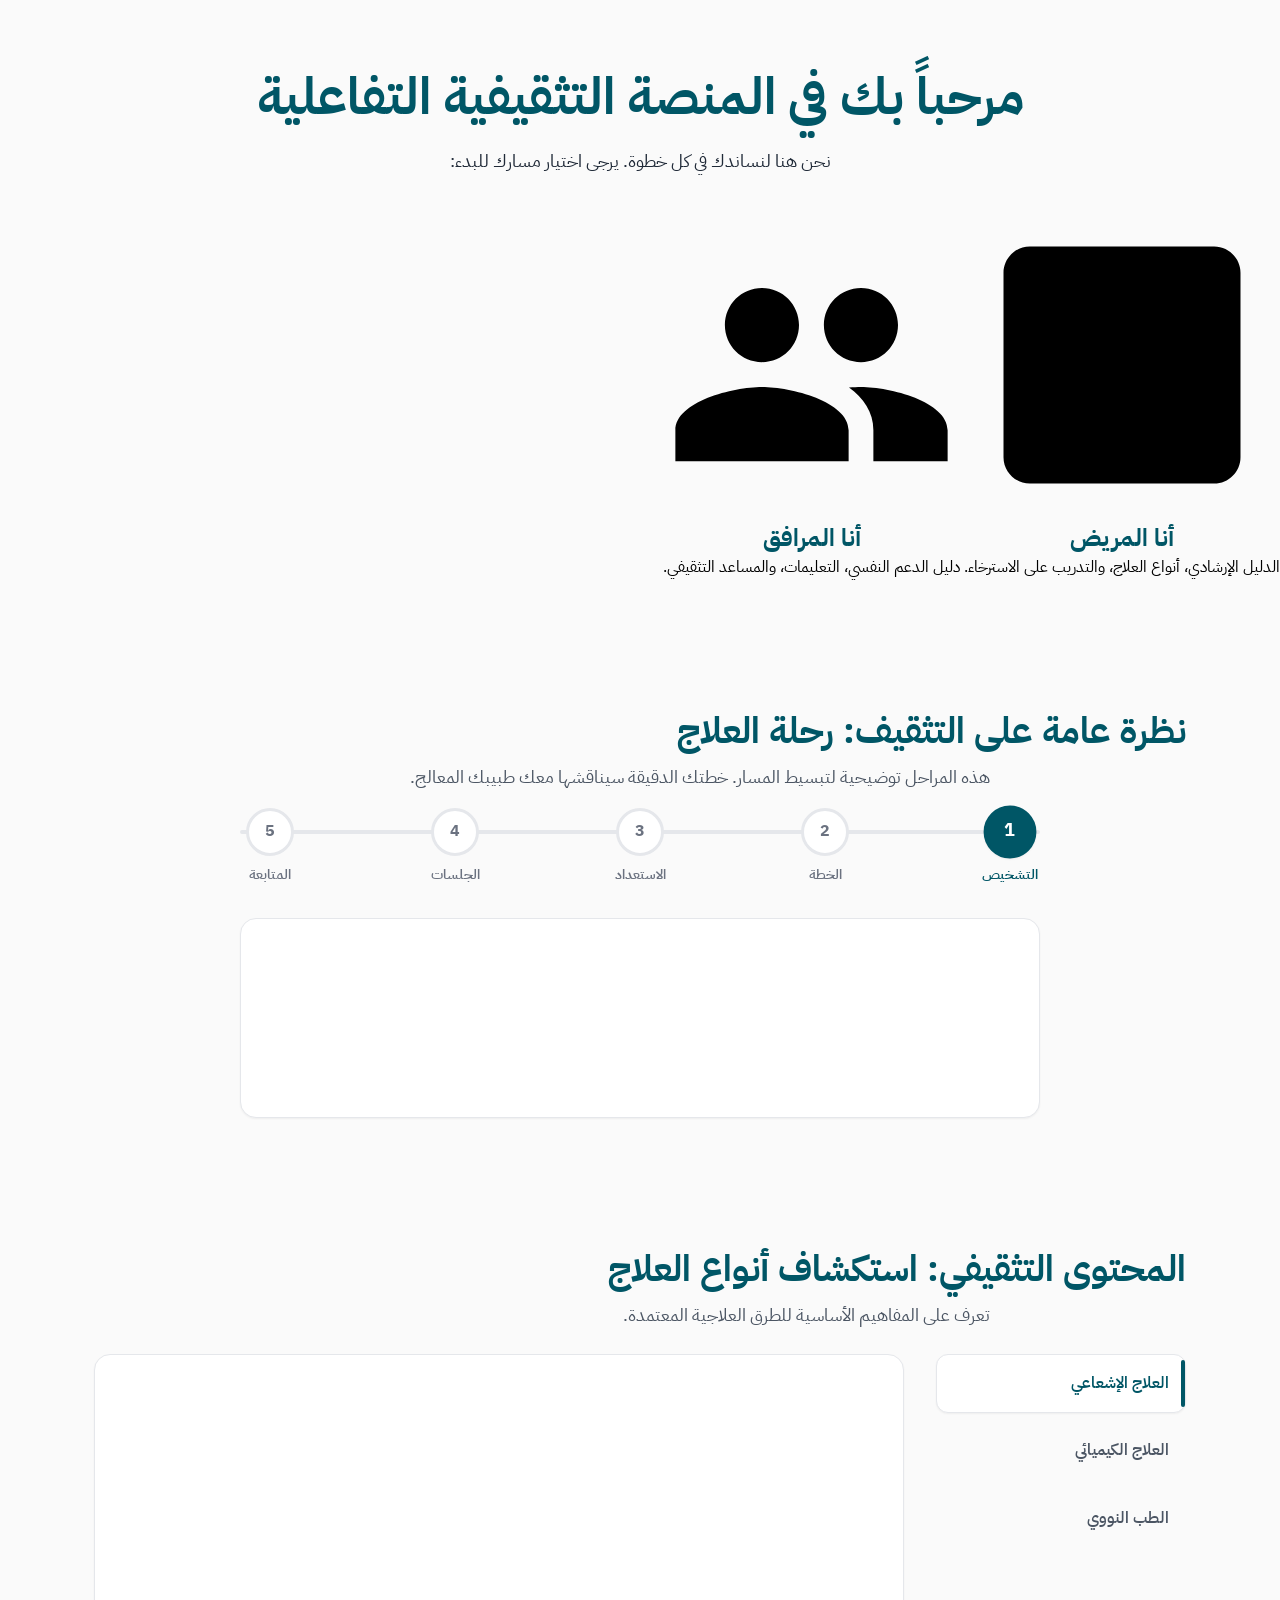
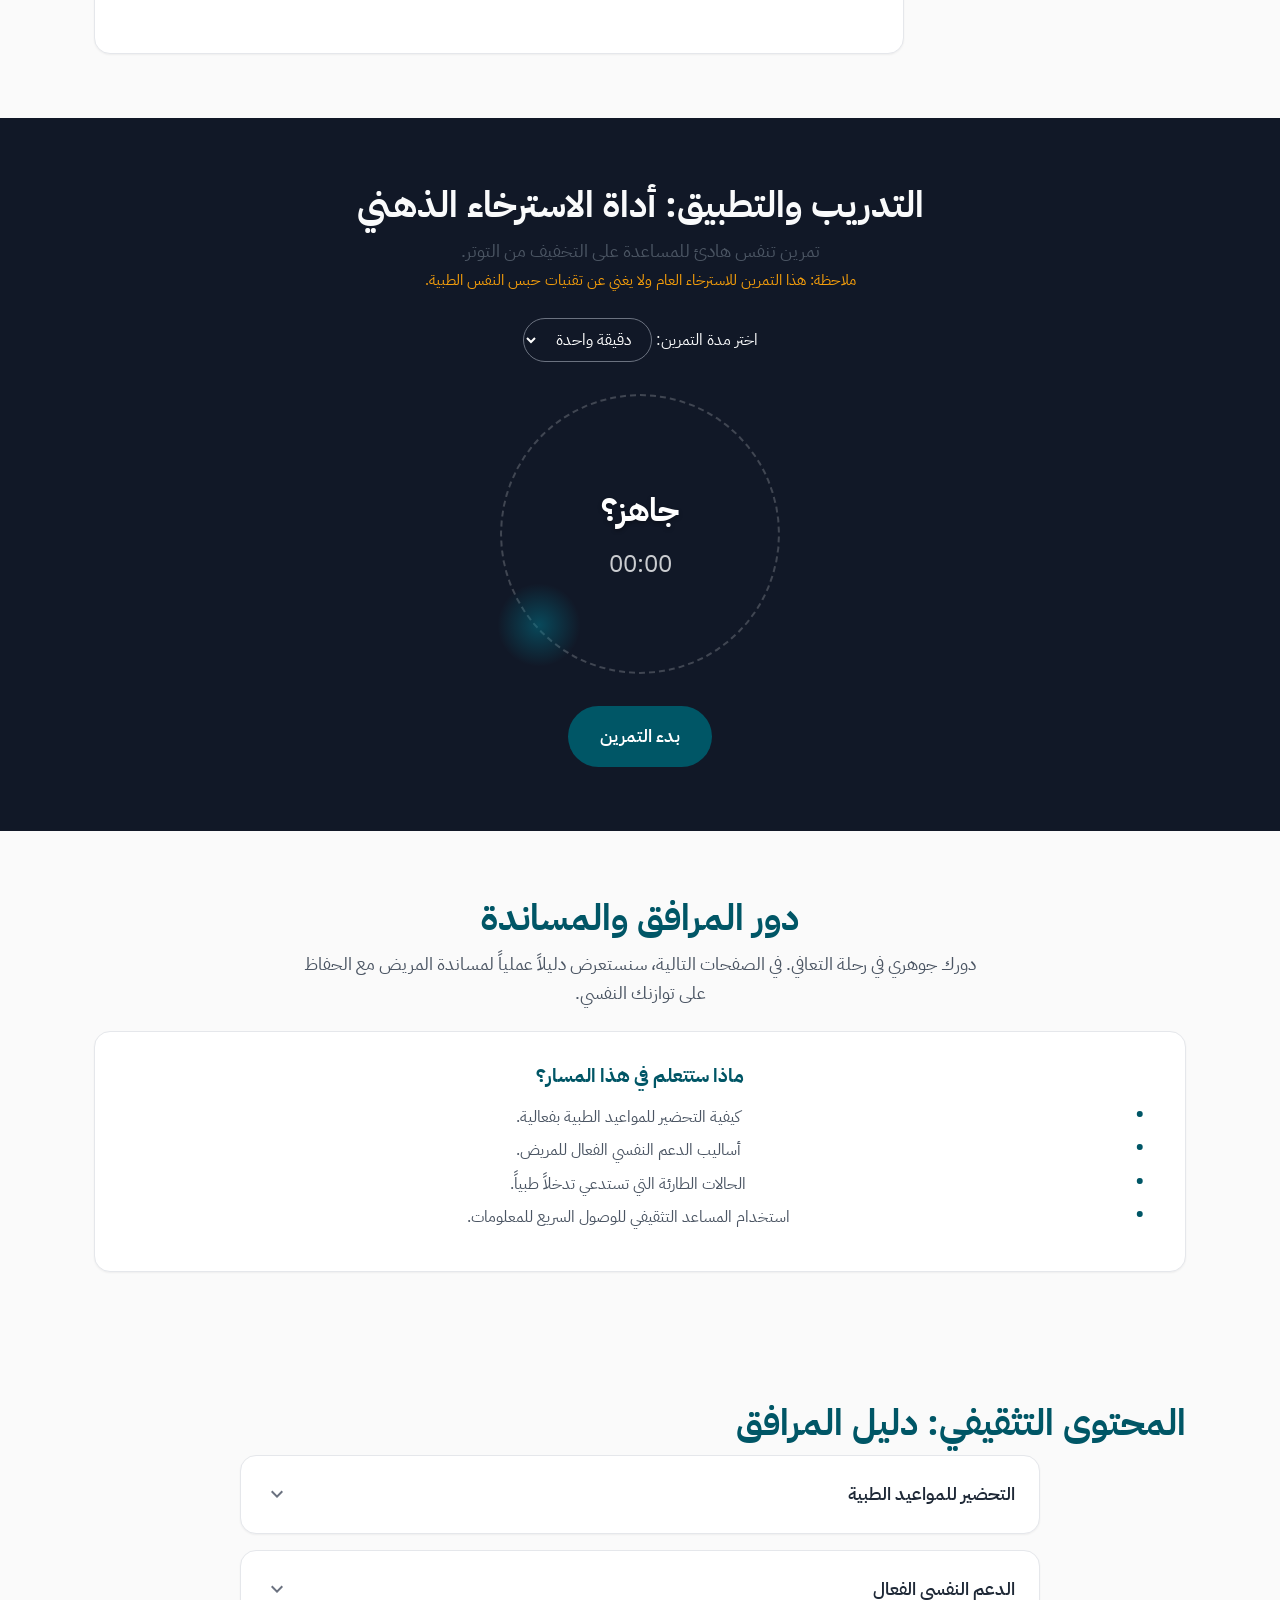
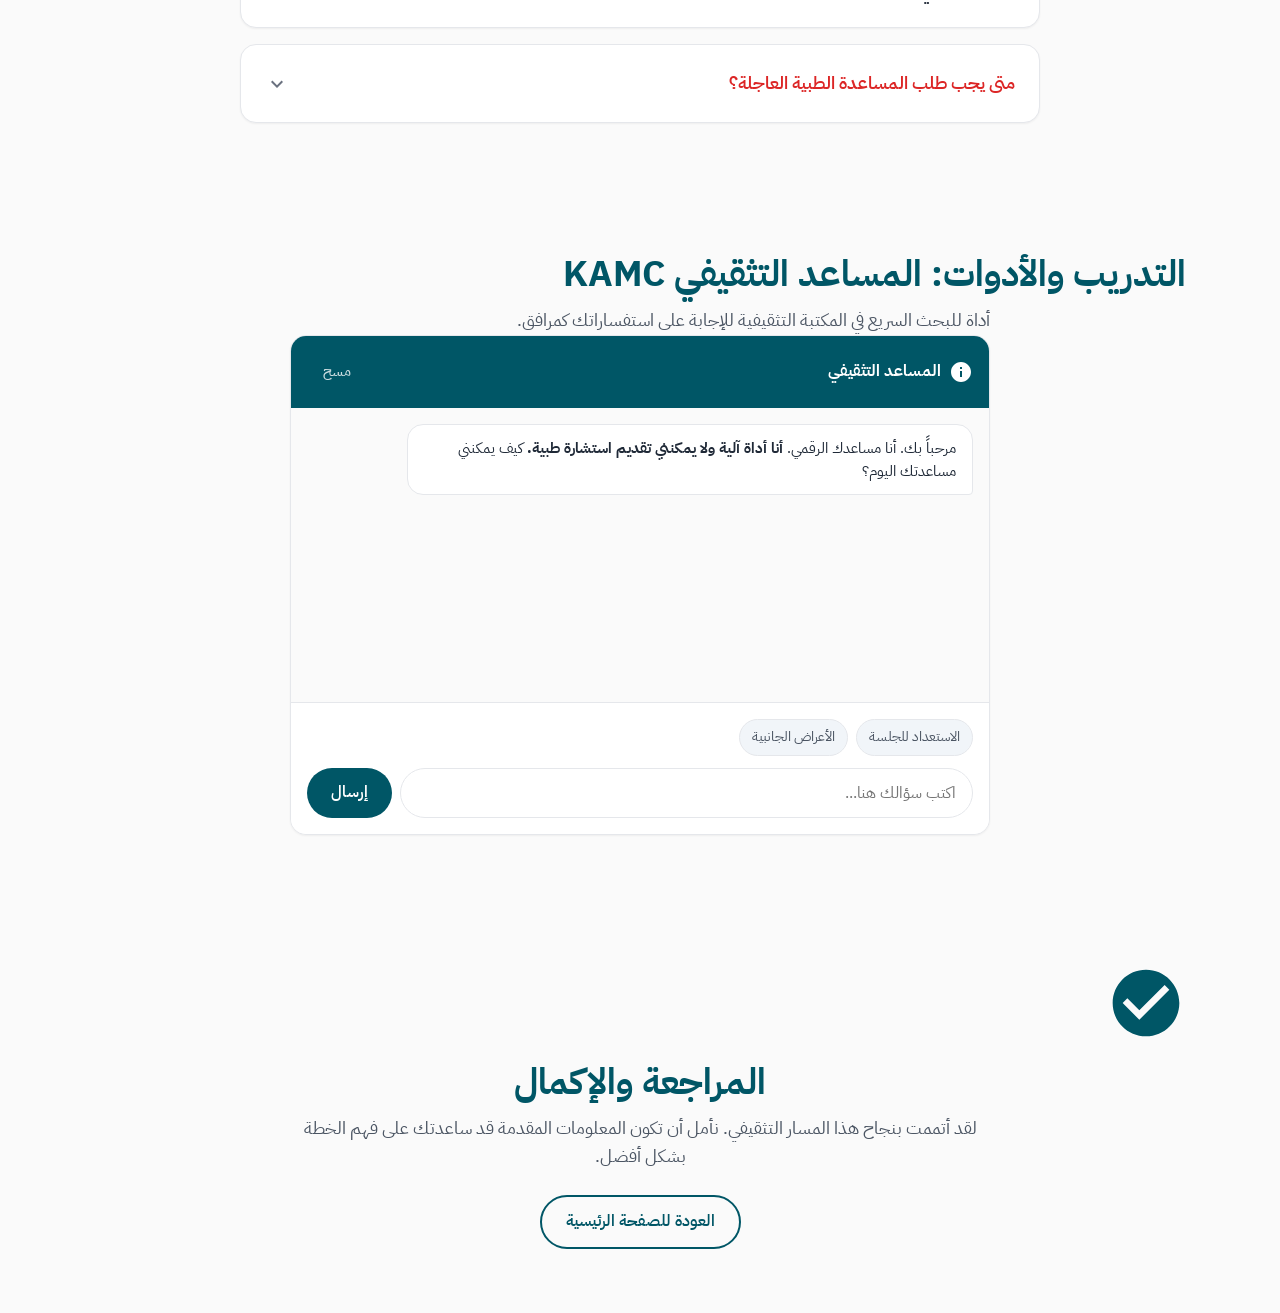
==== commit ea2e2d20: "Update print statement from 'Hello' to 'Goodbye'" ====
--- a/index.html
+++ b/index.html
@@ -2,165 +2,112 @@
 <html lang="ar" dir="rtl">
 <head>
     <meta charset="UTF-8">
-    <meta name="viewport" content="width=device-width, initial-scale=1.0, maximum-scale=5.0">
-    <meta name="description" content="KAMC Oncology Digital Companion - منصة رقمية تثقيفية وتفاعلية لمساعدة مرضى الأورام ومرافقيهم.">
+    <meta name="viewport" content="width=device-width, initial-scale=1.0">
     <title>KAMC Oncology Digital Companion</title>
-    <!-- خطوط عربية احترافية ومريحة للقراءة -->
     <link rel="preconnect" href="https://fonts.googleapis.com">
     <link rel="preconnect" href="https://fonts.gstatic.com" crossorigin>
     <link href="https://fonts.googleapis.com/css2?family=IBM+Plex+Sans+Arabic:wght@300;400;500;600;700&display=swap" rel="stylesheet">
     <link rel="stylesheet" href="style.css">
 </head>
 <body>
-    <!-- Accessibility: Skip Link -->
-    <a href="#main-content" class="sr-only skip-link">تخطي إلى المحتوى الرئيسي</a>
-
-    <header class="main-header" role="banner">
-        <div class="container header-container">
-            <div class="brand" aria-label="KAMC Oncology Logo">
-                <svg width="36" height="36" viewBox="0 0 100 100" class="brand-logo" aria-hidden="true">
+    <!-- الشريط العلوي الثابت -->
+    <header class="app-header hidden" id="appHeader">
+        <div class="header-container">
+            <div class="brand">
+                <svg width="24" height="24" viewBox="0 0 100 100">
                     <circle cx="50" cy="50" r="42" fill="none" stroke="var(--teal)" stroke-width="8"/>
                     <circle cx="50" cy="50" r="22" fill="var(--rose)"/>
                 </svg>
-                <span class="brand-text">KAMC Oncology</span>
-            </div>
-            
-            <button class="menu-toggle" aria-expanded="false" aria-controls="primary-nav" aria-label="القائمة الرئيسية">
-                <span class="hamburger" aria-hidden="true"></span>
-            </button>
-
-            <nav id="primary-nav" class="main-nav" role="navigation">
-                <ul class="nav-list">
-                    <li><a href="#main-content" class="scroll-link" data-i18n="nav.home">الرئيسية</a></li>
-                    <li><a href="#journey" class="scroll-link" data-i18n="nav.journey">رحلة العلاج</a></li>
-                    <li><a href="#treatment" class="scroll-link" data-i18n="nav.treatment">الأنواع</a></li>
-                    <li><a href="#caregiver" class="scroll-link" data-i18n="nav.caregiver">المرافق</a></li>
-                    <li><a href="#breathing" class="scroll-link" data-i18n="nav.breathe">الاسترخاء</a></li>
-                    <li><a href="#education" class="scroll-link" data-i18n="nav.education">المكتبة</a></li>
-                </ul>
-                <div class="nav-actions">
-                    <button id="langSwitcher" class="btn btn-outline btn-sm" aria-label="Switch language">English</button>
-                    <button id="loginBtn" class="btn btn-primary btn-sm" data-i18n="nav.login">بوابة المريض</button>
-                </div>
-            </nav>
+                <span>KAMC Oncology</span>
+            </div>
+            <div class="header-info">
+                <span id="headerUserType" class="badge"></span>
+                <span id="headerStepName" class="step-name"></span>
+            </div>
+            <div class="header-actions">
+                <span id="headerProgressText" class="progress-text"></span>
+                <button id="btnGoHome" class="btn btn-outline btn-sm">الرئيسية</button>
+            </div>
+        </div>
+        <div class="progress-bar-container">
+            <div id="headerProgressBar" class="progress-bar-fill"></div>
         </div>
     </header>
 
-    <main id="main-content" role="main">
-        <!-- 1. Hero Section (Redesigned Grid) -->
-        <section class="hero-section" aria-labelledby="hero-title">
-            <div class="container hero-grid">
-                <div class="hero-text-content">
-                    <span class="medical-badge" data-i18n="badge.review">
-                        <svg viewBox="0 0 24 24" aria-hidden="true" width="16" height="16"><path d="M12 2C6.48 2 2 6.48 2 12s4.48 10 10 10 10-4.48 10-10S17.52 2 12 2zm-2 15l-5-5 1.41-1.41L10 14.17l7.59-7.59L19 8l-9 9z" fill="currentColor"/></svg>
-                        محتوى مُراجع طبياً
-                    </span>
-                    <h1 id="hero-title" class="hero-title" data-i18n="hero.title">ما الذي تحتاج معرفته اليوم؟</h1>
-                    <p class="hero-desc" data-i18n="hero.desc">نحن هنا لنساندك أنت ومرافقيك في كل خطوة. منصة رقمية توفر لك المعلومات الطبية الموثوقة لتكون شريكاً فاعلاً في خطتك العلاجية.</p>
-                </div>
-                
-                <div class="hero-cards path-grid" role="navigation" aria-label="مسارات الوصول السريع">
-                    <button class="path-card" data-target="#journey">
+    <main id="appMain">
+        <!-- ================= الشاشة 0: الصفحة الرئيسية (اختيار المستخدم) ================= -->
+        <section id="screen-home" class="screen active">
+            <div class="home-container">
+                <div class="text-center mb-4">
+                    <h1 class="hero-title">مرحباً بك في المنصة التثقيفية التفاعلية</h1>
+                    <p class="hero-desc">نحن هنا لنساندك في كل خطوة. يرجى اختيار مسارك للبدء:</p>
+                </div>
+                <div class="role-selection">
+                    <button class="role-card" data-role="patient">
                         <div class="icon-wrapper">
                             <svg viewBox="0 0 24 24" fill="currentColor"><path d="M19 3H5c-1.1 0-2 .9-2 2v14c0 1.1.9 2 2 2h14c1.1 0 2-.9 2-2V5c0-1.1-.9-2-2-2zm-7 9h-2V7h-2v5H6v2h2v5h2v-5h2v-2z"/></svg>
                         </div>
-                        <div class="card-text">
-                            <h2 data-i18n="path.new.title">تم تشخيصي حديثاً</h2>
-                            <p data-i18n="path.new.desc">الخطوات الأولى والمفاهيم الأساسية</p>
-                        </div>
+                        <h2>أنا المريض</h2>
+                        <p>الدليل الإرشادي، أنواع العلاج، والتدريب على الاسترخاء.</p>
                     </button>
-                    <button class="path-card" data-target="#treatment">
-                        <div class="icon-wrapper">
-                            <svg viewBox="0 0 24 24" fill="currentColor"><path d="M19 3H5c-1.1 0-2 .9-2 2v14c0 1.1.9 2 2 2h14c1.1 0 2-.9 2-2V5c0-1.1-.9-2-2-2zm-5 14H7v-2h7v2zm3-4H7v-2h10v2zm0-4H7V7h10v2z"/></svg>
-                        </div>
-                        <div class="card-text">
-                            <h2 data-i18n="path.session.title">لدي جلسة علاج</h2>
-                            <p data-i18n="path.session.desc">الاستعداد، الإجراءات، والمتابعة</p>
-                        </div>
-                    </button>
-                    <button class="path-card" data-target="#caregiver">
+                    <button class="role-card" data-role="companion">
                         <div class="icon-wrapper">
                             <svg viewBox="0 0 24 24" fill="currentColor"><path d="M16 11c1.66 0 2.99-1.34 2.99-3S17.66 5 16 5c-1.66 0-3 1.34-3 3s1.34 3 3 3zm-8 0c1.66 0 2.99-1.34 2.99-3S9.66 5 8 5C6.34 5 5 6.34 5 8s1.34 3 3 3zm0 2c-2.33 0-7 1.17-7 3.5V19h14v-2.5c0-2.33-4.67-3.5-7-3.5zm8 0c-.29 0-.62.02-.97.05 1.16.84 1.97 1.97 1.97 3.45V19h6v-2.5c0-2.33-4.67-3.5-7-3.5z"/></svg>
                         </div>
-                        <div class="card-text">
-                            <h2 data-i18n="path.caregiver.title">أنا مرافق لمريض</h2>
-                            <p data-i18n="path.caregiver.desc">دعم نفسي وعملي متكامل</p>
-                        </div>
+                        <h2>أنا المرافق</h2>
+                        <p>دليل الدعم النفسي، التعليمات، والمساعد التثقيفي.</p>
                     </button>
-                    <button class="path-card" data-target="#guide">
-                        <div class="icon-wrapper">
-                            <svg viewBox="0 0 24 24" fill="currentColor"><path d="M20 2H4c-1.1 0-2 .9-2 2v18l4-4h14c1.1 0 2-.9 2-2V4c0-1.1-.9-2-2-2zm0 14H6l-2 2V4h16v12z"/></svg>
-                        </div>
-                        <div class="card-text">
-                            <h2 data-i18n="path.guide.title">التحدث للمساعد</h2>
-                            <p data-i18n="path.guide.desc">إجابات سريعة من المكتبة</p>
-                        </div>
-                    </button>
-                </div>
-            </div>
-        </section>
-
-        <!-- 2. Patient Journey Stepper -->
-        <section id="journey" class="journey-section bg-soft" aria-labelledby="journey-heading">
-            <div class="container">
-                <header class="section-header text-center">
-                    <h2 id="journey-heading" class="section-title" data-i18n="journey.title">الدليل الإرشادي لرحلة العلاج</h2>
-                    <p class="section-subtitle" data-i18n="journey.disclaimer">هذه المراحل توضيحية لتبسيط المسار. خطتك الدقيقة سيناقشها معك طبيبك المعالج.</p>
-                </header>
+                </div>
+            </div>
+        </section>
+
+        <!-- ================= مسار المريض ================= -->
+        
+        <!-- الشاشة 1: نظرة عامة (خريطة الرحلة) -->
+        <section id="screen-patient-journey" class="screen">
+            <div class="container content-container">
+                <h2 class="section-title">نظرة عامة على التثقيف: رحلة العلاج</h2>
+                <p class="section-subtitle">هذه المراحل توضيحية لتبسيط المسار. خطتك الدقيقة سيناقشها معك طبيبك المعالج.</p>
                 
-                <div class="stepper-container" role="region" aria-label="مراحل العلاج">
-                    <div class="stepper-track" aria-hidden="true"><div class="stepper-progress" id="stepperProgress"></div></div>
-                    <div class="stepper-steps" role="tablist">
-                        <button class="step-btn active" role="tab" aria-selected="true" data-step="0"><span class="step-num">1</span><span class="step-lbl" data-i18n="journey.s1.lbl">التشخيص</span></button>
-                        <button class="step-btn" role="tab" aria-selected="false" data-step="1"><span class="step-num">2</span><span class="step-lbl" data-i18n="journey.s2.lbl">الخطة</span></button>
-                        <button class="step-btn" role="tab" aria-selected="false" data-step="2"><span class="step-num">3</span><span class="step-lbl" data-i18n="journey.s3.lbl">الاستعداد</span></button>
-                        <button class="step-btn" role="tab" aria-selected="false" data-step="3"><span class="step-num">4</span><span class="step-lbl" data-i18n="journey.s4.lbl">الجلسات</span></button>
-                        <button class="step-btn" role="tab" aria-selected="false" data-step="4"><span class="step-num">5</span><span class="step-lbl" data-i18n="journey.s5.lbl">المتابعة</span></button>
-                    </div>
-                </div>
-
-                <div class="journey-content card-elevated" id="journeyContent" aria-live="polite">
-                    <!-- Dynamic Content Injected via JS -->
-                </div>
-                <div class="step-controls text-center mt-4">
-                    <button id="prevStep" class="btn btn-outline" disabled data-i18n="journey.prev">السابق</button>
-                    <button id="nextStep" class="btn btn-primary" data-i18n="journey.next">التالي</button>
-                </div>
-            </div>
-        </section>
-
-        <!-- 3. Treatment Explorer (Fixed Empty Space) -->
-        <section id="treatment" class="treatment-section" aria-labelledby="treatment-heading">
-            <div class="container">
-                <header class="section-header">
-                    <h2 id="treatment-heading" class="section-title" data-i18n="treatment.title">استكشاف أنواع العلاج</h2>
-                    <p class="section-subtitle">تعرف على المفاهيم الأساسية للطرق العلاجية المعتمدة.</p>
-                </header>
+                <div class="stepper-container mt-4">
+                    <div class="stepper-track"><div class="stepper-progress" id="stepperProgress"></div></div>
+                    <div class="stepper-steps">
+                        <button class="step-btn active" data-step="0"><span class="step-num">1</span><span class="step-lbl">التشخيص</span></button>
+                        <button class="step-btn" data-step="1"><span class="step-num">2</span><span class="step-lbl">الخطة</span></button>
+                        <button class="step-btn" data-step="2"><span class="step-num">3</span><span class="step-lbl">الاستعداد</span></button>
+                        <button class="step-btn" data-step="3"><span class="step-num">4</span><span class="step-lbl">الجلسات</span></button>
+                        <button class="step-btn" data-step="4"><span class="step-num">5</span><span class="step-lbl">المتابعة</span></button>
+                    </div>
+                </div>
+                <div class="journey-content card-elevated" id="journeyContent"></div>
+            </div>
+        </section>
+
+        <!-- الشاشة 2: المحتوى التثقيفي (أنواع العلاج) -->
+        <section id="screen-patient-treatment" class="screen">
+            <div class="container content-container">
+                <h2 class="section-title">المحتوى التثقيفي: استكشاف أنواع العلاج</h2>
+                <p class="section-subtitle">تعرف على المفاهيم الأساسية للطرق العلاجية المعتمدة.</p>
                 
-                <div class="split-layout">
-                    <div class="treatment-tabs" role="tablist" aria-orientation="vertical">
-                        <button class="tab-btn active" role="tab" aria-selected="true" data-tab="radio">العلاج الإشعاعي</button>
-                        <button class="tab-btn" role="tab" aria-selected="false" data-tab="chemo">العلاج الكيميائي</button>
-                        <button class="tab-btn" role="tab" aria-selected="false" data-tab="nuclear">الطب النووي</button>
-                    </div>
-                    
-                    <div id="treatment-panel" class="treatment-details card-elevated" role="tabpanel" tabindex="0">
-                        <!-- Content Injected via JS immediately on load -->
-                    </div>
-                </div>
-            </div>
-        </section>
-
-        <!-- 4. Breathing Exercise (Restored & Enhanced) -->
-        <section id="breathing" class="breathing-section bg-dark text-light" aria-labelledby="breath-heading">
-            <div class="container text-center">
-                <header class="section-header">
-                    <h2 id="breath-heading" class="section-title title-light" data-i18n="breath.title">أداة الاسترخاء الذهني</h2>
-                    <p class="section-subtitle text-light-muted" data-i18n="breath.desc">تمرين تنفس هادئ للمساعدة على التخفيف من التوتر. تنفس بإيقاع مريح وتوقف فوراً إذا شعرت بالدوار.<br><small class="text-warning">ملاحظة: هذا التمرين للاسترخاء العام ولا يغني عن تقنيات حبس النفس الطبية المخصصة للأشعة.</small></p>
-                </header>
-
-                <div class="breath-setup" id="breathSetup">
-                    <label for="breathDuration" data-i18n="breath.select">اختر مدة التمرين:</label>
+                <div class="split-layout mt-4">
+                    <div class="treatment-tabs">
+                        <button class="tab-btn active" data-tab="radio">العلاج الإشعاعي</button>
+                        <button class="tab-btn" data-tab="chemo">العلاج الكيميائي</button>
+                        <button class="tab-btn" data-tab="nuclear">الطب النووي</button>
+                    </div>
+                    <div id="treatment-panel" class="treatment-details card-elevated"></div>
+                </div>
+            </div>
+        </section>
+
+        <!-- الشاشة 3: التدريب (الاسترخاء الذهني) -->
+        <section id="screen-patient-breathing" class="screen bg-dark">
+            <div class="container content-container text-center text-light">
+                <h2 class="section-title title-light">التدريب والتطبيق: أداة الاسترخاء الذهني</h2>
+                <p class="section-subtitle text-light-muted">تمرين تنفس هادئ للمساعدة على التخفيف من التوتر. <br><small class="text-warning">ملاحظة: هذا التمرين للاسترخاء العام ولا يغني عن تقنيات حبس النفس الطبية.</small></p>
+
+                <div class="breath-setup mt-4" id="breathSetup">
+                    <label for="breathDuration">اختر مدة التمرين:</label>
                     <select id="breathDuration" class="custom-select">
                         <option value="60">دقيقة واحدة</option>
                         <option value="180">3 دقائق</option>
@@ -168,40 +115,55 @@
                     </select>
                 </div>
 
-                <div class="breath-ui">
+                <div class="breath-ui mt-4">
                     <div class="breath-circle-container">
                         <div class="breath-circle-bg"></div>
                         <div class="breath-circle" id="breathCircle"></div>
                         <div class="breath-text">
-                            <span id="breathPhase" class="phase-text" data-i18n="breath.ready">جاهز؟</span>
+                            <span id="breathPhase" class="phase-text">جاهز؟</span>
                             <span id="breathTime" class="time-text">00:00</span>
                         </div>
                     </div>
                 </div>
 
-                <div class="breath-controls">
-                    <button id="btnBreathStart" class="btn btn-primary btn-lg" data-i18n="breath.start">بدء التمرين</button>
-                    <button id="btnBreathPause" class="btn btn-outline outline-light hidden" data-i18n="breath.pause">إيقاف مؤقت</button>
-                    <button id="btnBreathStop" class="btn btn-secondary hidden" data-i18n="breath.stop">إنهاء</button>
-                </div>
-            </div>
-        </section>
-
-        <!-- 5. Caregiver Guide (Expanded) -->
-        <section id="caregiver" class="caregiver-section bg-soft" aria-labelledby="caregiver-heading">
-            <div class="container">
-                <header class="section-header text-center">
-                    <h2 id="caregiver-heading" class="section-title" data-i18n="caregiver.title">دليل المرافق والمساندة</h2>
-                    <p class="section-subtitle">دورك جوهري في رحلة التعافي. إليك دليلاً عملياً لمساندة المريض مع الحفاظ على توازنك النفسي.</p>
-                </header>
-
-                <div class="accordion-group">
+                <div class="breath-controls mt-4">
+                    <button id="btnBreathStart" class="btn btn-primary btn-lg">بدء التمرين</button>
+                    <button id="btnBreathPause" class="btn btn-outline outline-light hidden">إيقاف مؤقت</button>
+                    <button id="btnBreathStop" class="btn btn-secondary hidden">إنهاء</button>
+                </div>
+            </div>
+        </section>
+
+        <!-- ================= مسار المرافق ================= -->
+
+        <!-- الشاشة 1: نظرة عامة للمرافق -->
+        <section id="screen-comp-overview" class="screen">
+            <div class="container content-container text-center">
+                <h2 class="section-title">دور المرافق والمساندة</h2>
+                <p class="section-subtitle">دورك جوهري في رحلة التعافي. في الصفحات التالية، سنستعرض دليلاً عملياً لمساندة المريض مع الحفاظ على توازنك النفسي.</p>
+                <div class="card-elevated mt-4" style="padding: 2rem;">
+                    <h3 style="color: var(--teal); margin-bottom: 1rem;">ماذا ستتعلم في هذا المسار؟</h3>
+                    <ul class="bullet-list text-start">
+                        <li>كيفية التحضير للمواعيد الطبية بفعالية.</li>
+                        <li>أساليب الدعم النفسي الفعال للمريض.</li>
+                        <li>الحالات الطارئة التي تستدعي تدخلاً طبياً.</li>
+                        <li>استخدام المساعد التثقيفي للوصول السريع للمعلومات.</li>
+                    </ul>
+                </div>
+            </div>
+        </section>
+
+        <!-- الشاشة 2: المحتوى التثقيفي (الأكورديون) -->
+        <section id="screen-comp-guide" class="screen">
+            <div class="container content-container">
+                <h2 class="section-title">المحتوى التثقيفي: دليل المرافق</h2>
+                <div class="accordion-group mt-4">
                     <div class="accordion-item card-elevated">
-                        <button class="accordion-trigger" aria-expanded="false" aria-controls="faq1">
+                        <button class="accordion-trigger" aria-expanded="false">
                             <span class="acc-title">التحضير للمواعيد الطبية</span>
                             <svg class="chevron" viewBox="0 0 24 24"><path d="M7.41 8.59L12 13.17l4.59-4.58L18 10l-6 6-6-6 1.41-1.41z"/></svg>
                         </button>
-                        <div id="faq1" class="accordion-content">
+                        <div class="accordion-content">
                             <div class="content-inner">
                                 <ul class="bullet-list">
                                     <li>قم بتدوين كافة أسئلة المريض والمخاوف قبل الزيارة.</li>
@@ -212,22 +174,22 @@
                         </div>
                     </div>
                     <div class="accordion-item card-elevated">
-                        <button class="accordion-trigger" aria-expanded="false" aria-controls="faq2">
+                        <button class="accordion-trigger" aria-expanded="false">
                             <span class="acc-title">الدعم النفسي الفعال</span>
                             <svg class="chevron" viewBox="0 0 24 24"><path d="M7.41 8.59L12 13.17l4.59-4.58L18 10l-6 6-6-6 1.41-1.41z"/></svg>
                         </button>
-                        <div id="faq2" class="accordion-content">
+                        <div class="accordion-content">
                             <div class="content-inner">
                                 <p>استمع بتعاطف دون محاولة "إصلاح" كل شعور. تجنب النصائح الطبية غير المتخصصة. قدّم المساعدة في المهام اليومية (كوجبات الطعام والمواصلات) لتقليل العبء المعرفي عن المريض.</p>
                             </div>
                         </div>
                     </div>
                     <div class="accordion-item card-elevated">
-                        <button class="accordion-trigger" aria-expanded="false" aria-controls="faq3">
+                        <button class="accordion-trigger" aria-expanded="false">
                             <span class="acc-title text-danger">متى يجب طلب المساعدة الطبية العاجلة؟</span>
                             <svg class="chevron" viewBox="0 0 24 24"><path d="M7.41 8.59L12 13.17l4.59-4.58L18 10l-6 6-6-6 1.41-1.41z"/></svg>
                         </button>
-                        <div id="faq3" class="accordion-content">
+                        <div class="accordion-content">
                             <div class="content-inner border-danger-left">
                                 <p>اتصل بالفريق الطبي أو توجه للطوارئ فوراً في حال حدوث:</p>
                                 <ul class="bullet-list">
@@ -243,100 +205,61 @@
             </div>
         </section>
 
-        <!-- 6. Video Library (Professional Thumbnails) -->
-        <section id="education" class="education-section" aria-labelledby="edu-heading">
-            <div class="container">
-                <header class="section-header">
-                    <h2 id="edu-heading" class="section-title" data-i18n="edu.title">المكتبة التثقيفية المرئية</h2>
-                    <p class="section-subtitle">شروحات مرئية قصيرة ومعتمدة لمساعدتك على فهم الخيارات العلاجية.</p>
-                </header>
+        <!-- الشاشة 3: التدريب والمساعدة (المحادثة) -->
+        <section id="screen-comp-chatbot" class="screen">
+            <div class="container content-container">
+                <h2 class="section-title">التدريب والأدوات: المساعد التثقيفي KAMC</h2>
+                <p class="section-subtitle">أداة للبحث السريع في المكتبة التثقيفية للإجابة على استفساراتك كمرافق.</p>
                 
-                <div class="video-grid">
-                    <article class="video-card" tabindex="0" role="button" aria-label="تشغيل فيديو: العلاج الإشعاعي" data-vid="radio_demo">
-                        <div class="vid-thumb" style="background-color: var(--teal-light);">
-                            <div class="vid-overlay"></div>
-                            <svg class="play-icon" viewBox="0 0 24 24"><path d="M8 5v14l11-7z"/></svg>
-                            <span class="vid-duration">03:45</span>
-                        </div>
-                        <div class="vid-info">
-                            <h3 data-i18n="vid.1.title">ما هو العلاج الإشعاعي؟</h3>
-                            <p data-i18n="vid.1.desc">شرح مبسط لكيفية عمل الجلسات، وما يمكن توقعه داخل الغرفة.</p>
-                        </div>
-                    </article>
-                    
-                    <article class="video-card" tabindex="0" role="button" aria-label="تشغيل فيديو: التغذية" data-vid="nutri_demo">
-                        <div class="vid-thumb" style="background-color: var(--rose-light);">
-                            <div class="vid-overlay"></div>
-                            <svg class="play-icon" viewBox="0 0 24 24"><path d="M8 5v14l11-7z"/></svg>
-                            <span class="vid-duration">05:20</span>
-                        </div>
-                        <div class="vid-info">
-                            <h3 data-i18n="vid.2.title">التغذية أثناء رحلة العلاج</h3>
-                            <p data-i18n="vid.2.desc">نصائح معتمدة للحفاظ على طاقتك والتعامل مع الغثيان.</p>
-                        </div>
-                    </article>
-                </div>
-            </div>
-        </section>
-
-        <!-- 7. Educational Guide (Chatbot Refined) -->
-        <section id="guide" class="guide-section bg-soft" aria-labelledby="guide-heading">
-            <div class="container">
-                <div class="chat-wrapper card-elevated">
+                <div class="chat-wrapper card-elevated mt-4">
                     <div class="chat-header">
                         <div class="chat-title-area">
                             <svg viewBox="0 0 24 24" width="24" height="24" fill="currentColor"><path d="M12 2C6.48 2 2 6.48 2 12s4.48 10 10 10 10-4.48 10-10S17.52 2 12 2zm1 15h-2v-6h2v6zm0-8h-2V7h2v2z"/></svg>
-                            <h2 id="guide-heading" class="chat-title" data-i18n="chat.title">المساعد التثقيفي KAMC</h2>
-                        </div>
-                        <button id="clearChat" class="btn-text btn-sm" data-i18n="chat.clear" aria-label="مسح المحادثة">مسح</button>
-                    </div>
-                    
-                    <div class="chat-body" id="chatBody" aria-live="polite">
+                            <h3 class="chat-title" style="margin:0; font-size: 1rem;">المساعد التثقيفي</h3>
+                        </div>
+                        <button id="clearChat" class="btn-text btn-sm text-light">مسح</button>
+                    </div>
+                    <div class="chat-body" id="chatBody">
                         <div class="message assistant">
                             <div class="bubble">
-                                <p data-i18n="chat.welcome">مرحباً بك. أنا مساعدك الرقمي للبحث في المكتبة التثقيفية. <strong>يرجى العلم أنني أداة آلية ولا يمكنني تقديم تشخيص أو استشارة طبية.</strong> كيف يمكنني مساعدتك بمعلومات عامة اليوم؟</p>
-                            </div>
-                        </div>
-                    </div>
-                    
+                                <p>مرحباً بك. أنا مساعدك الرقمي. <strong>أنا أداة آلية ولا يمكنني تقديم استشارة طبية.</strong> كيف يمكنني مساعدتك اليوم؟</p>
+                            </div>
+                        </div>
+                    </div>
                     <div class="chat-footer">
                         <div class="suggestions" id="chatSuggestions">
                             <button class="chip">الاستعداد للجلسة</button>
                             <button class="chip">الأعراض الجانبية</button>
                         </div>
                         <div class="input-group">
-                            <label for="chatInput" class="sr-only">سؤالك</label>
-                            <input type="text" id="chatInput" placeholder="اسأل عن العلاج، التغذية، أو المواعيد..." autocomplete="off">
-                            <button id="chatSend" class="btn btn-primary" aria-label="إرسال">إرسال</button>
-                        </div>
-                    </div>
+                            <input type="text" id="chatInput" placeholder="اكتب سؤالك هنا..." autocomplete="off">
+                            <button id="chatSend" class="btn btn-primary">إرسال</button>
+                        </div>
+                    </div>
+                </div>
+            </div>
+        </section>
+
+        <!-- ================= شاشة الختام المشتركة ================= -->
+        <section id="screen-completion" class="screen">
+            <div class="container content-container text-center">
+                <svg viewBox="0 0 24 24" fill="var(--teal)" width="80" height="80" class="mb-4"><path d="M12 2C6.48 2 2 6.48 2 12s4.48 10 10 10 10-4.48 10-10S17.52 2 12 2zm-2 15l-5-5 1.41-1.41L10 14.17l7.59-7.59L19 8l-9 9z"/></svg>
+                <h2 class="section-title">المراجعة والإكمال</h2>
+                <p class="section-subtitle">لقد أتممت بنجاح هذا المسار التثقيفي. نأمل أن تكون المعلومات المقدمة قد ساعدتك على فهم الخطة بشكل أفضل.</p>
+                <div class="mt-4">
+                    <button id="btnRestart" class="btn btn-outline">العودة للصفحة الرئيسية</button>
                 </div>
             </div>
         </section>
     </main>
 
-    <!-- Footer -->
-    <footer class="main-footer" role="contentinfo">
-        <div class="container text-center">
-            <p class="mb-2"><strong>KAMC Oncology Digital Companion</strong></p>
-            <p class="text-sm text-muted mb-4">هذه المنصة مخصصة للتثقيف الصحي العام، ولا تعتبر بديلاً بأي حال عن الاستشارة الطبية المتخصصة من طبيبك المعالج.</p>
-            <p class="text-xs opacity-50">نسخة محسنة تجريبية - جميع الحقوق محفوظة &copy; 2026</p>
+    <!-- شريط التنقل السفلي الثابت (يظهر داخل المسارات فقط) -->
+    <nav class="bottom-nav hidden" id="bottomNav">
+        <div class="container nav-container">
+            <button id="btnPrev" class="btn btn-outline">السابق</button>
+            <button id="btnNext" class="btn btn-primary">التالي</button>
         </div>
-    </footer>
-
-    <!-- Video Modal -->
-    <dialog id="videoModal" class="custom-modal video-modal" aria-labelledby="modal-title">
-        <div class="modal-content">
-            <button class="close-btn" aria-label="إغلاق" data-close="videoModal">&times;</button>
-            <div id="videoContainer" class="video-player-placeholder">
-                <p id="modal-title" class="text-light">جاري تحميل مشغل الفيديو...</p>
-                <p class="text-sm text-light-muted">هذا الإطار سيحتوي المشغل الآمن الخاص بالمستشفى عند توفر الروابط.</p>
-            </div>
-        </div>
-    </dialog>
-
-    <!-- Toast Notifications -->
-    <div id="toastContainer" class="toast-container" aria-live="assertive"></div>
+    </nav>
 
     <script src="app.js"></script>
 </body>
--- a/style.css
+++ b/style.css
@@ -1,350 +1,308 @@
 /* ==========================================================================
-   DESIGN SYSTEM & VARIABLES (WCAG 2.2 AA)
-   ========================================================================== */
-   @import url('https://fonts.googleapis.com/css2?family=IBM+Plex+Sans+Arabic:wght@400;500;600;700&display=swap');
-
+   DESIGN SYSTEM & VARIABLES (WCAG 2.2 AA Compliant)
+   ========================================================================== */
    :root {
-       /* Primary Colors - Deepened for contrast */
-       --teal: #005A6D;        
-       --teal-light: #00768e;  
-       --rose: #C23A69;        
-       --rose-light: #d85482;  
-       
-       /* Surface & Backgrounds */
-       --bg-main: #F8FAFC;
-       --bg-soft: #F1F5F9;
-       --bg-dark: #0F172A;
-       --surface: #FFFFFF;
-       
-       /* Text Colors */
-       --text-primary: #1E293B; /* High contrast Dark Slate */
-       --text-secondary: #475569;
-       --text-muted: #64748B;
-       --text-light: #F8FAFC;
-       
-       /* UI Elements */
-       --border: #E2E8F0;
-       --border-hover: #CBD5E1;
-       --error: #DC2626;
-       --success: #059669;
-   
-       /* Typography Scale */
-       --font-sans: 'IBM Plex Sans Arabic', system-ui, sans-serif;
-       
-       /* 8pt Spacing Grid */
-       --space-4: 0.25rem;
-       --space-8: 0.5rem;
-       --space-12: 0.75rem;
-       --space-16: 1rem;
-       --space-24: 1.5rem;
-       --space-32: 2rem;
-       --space-48: 3rem;
-       --space-64: 4rem;
-       --space-96: 6rem;
-   
-       /* Radii */
-       --radius-sm: 8px;
-       --radius-md: 12px;
-       --radius-lg: 16px;
-       --radius-full: 9999px;
-   
-       /* Elevation / Shadows */
-       --shadow-sm: 0 1px 2px 0 rgba(0, 0, 0, 0.05);
-       --shadow-md: 0 4px 6px -1px rgba(0, 0, 0, 0.1), 0 2px 4px -1px rgba(0, 0, 0, 0.06);
-       --shadow-lg: 0 10px 15px -3px rgba(0, 0, 0, 0.1), 0 4px 6px -2px rgba(0, 0, 0, 0.05);
-       
-       /* Transitions */
-       --transition-fast: 0.2s ease-out;
-       --transition-normal: 0.3s cubic-bezier(0.4, 0, 0.2, 1);
-   }
-   
-   /* ==========================================================================
-      RESET & BASE
-      ========================================================================== */
-   *, *::before, *::after { box-sizing: border-box; margin: 0; padding: 0; }
-   html { scroll-behavior: smooth; font-size: 16px; }
-   body { font-family: var(--font-sans); background-color: var(--bg-main); color: var(--text-primary); line-height: 1.6; overflow-x: hidden; -webkit-font-smoothing: antialiased; }
-   img, svg { max-width: 100%; display: block; }
-   a { text-decoration: none; color: inherit; }
-   button { cursor: pointer; font-family: inherit; border: none; background: none; }
-   ul { list-style: none; }
-   
-   /* Accessibility Focus */
-   :focus-visible { outline: 3px solid var(--rose); outline-offset: 2px; }
-   .sr-only { position: absolute; width: 1px; height: 1px; padding: 0; margin: -1px; overflow: hidden; clip: rect(0,0,0,0); white-space: nowrap; border: 0; }
-   .skip-link { position: absolute; top: -40px; left: 0; background: var(--teal); color: white; padding: var(--space-8) var(--space-16); z-index: 1000; transition: top 0.2s; font-weight: bold; border-bottom-right-radius: var(--radius-sm); }
-   .skip-link:focus { top: 0; }
-   
-   /* Utility Classes */
-   .container { width: 100%; max-width: 1200px; margin: 0 auto; padding-inline: var(--space-24); }
-   .text-center { text-align: center; }
-   .text-secondary { color: var(--text-secondary); }
-   .hidden { display: none !important; }
-   .bg-soft { background-color: var(--bg-soft); }
-   .bg-dark { background-color: var(--bg-dark); color: var(--text-light); }
-   .w-100 { width: 100%; }
-   .mt-2 { margin-top: var(--space-16); }
-   .mb-4 { margin-bottom: var(--space-32); }
-   
-   /* Typography Scale */
-   h1, h2, h3, h4 { line-height: 1.3; font-weight: 700; color: var(--teal); }
-   .title-light { color: var(--surface); }
-   .hero-title { font-size: clamp(2rem, 4vw, 3rem); margin-block-end: var(--space-16); }
-   .section-title { font-size: clamp(1.5rem, 3vw, 2.25rem); margin-block-end: var(--space-8); }
-   .section-subtitle { font-size: 1.125rem; color: var(--text-secondary); max-width: 700px; margin-inline: auto; margin-block-end: var(--space-48); }
-   .step-title, h3 { font-size: 1.25rem; margin-block-end: var(--space-8); }
-   p { font-size: 1rem; color: var(--text-secondary); }
-   
-   /* Badges */
-   .medical-badge { display: inline-flex; align-items: center; gap: var(--space-8); padding: var(--space-4) var(--space-12); background-color: #E0F2FE; color: #0284C7; border-radius: var(--radius-full); font-size: 0.875rem; font-weight: 600; margin-block-end: var(--space-16); }
-   .badge-icon { width: 16px; height: 16px; }
-   
-   /* ==========================================================================
-      BUTTONS
-      ========================================================================== */
-   .btn { display: inline-flex; align-items: center; justify-content: center; padding: 0.75rem 1.5rem; border-radius: var(--radius-full); font-weight: 600; font-size: 1rem; transition: all var(--transition-fast); min-height: 48px; /* Touch friendly */ }
-   .btn-sm { padding: 0.5rem 1rem; min-height: 40px; font-size: 0.875rem; }
-   
-   .btn-primary { background-color: var(--teal); color: var(--surface); }
-   .btn-primary:hover:not(:disabled) { background-color: var(--teal-light); box-shadow: var(--shadow-md); transform: translateY(-1px); }
-   .btn-primary:disabled { opacity: 0.6; cursor: not-allowed; }
-   
-   .btn-secondary { background-color: var(--rose); color: var(--surface); }
-   .btn-secondary:hover { background-color: var(--rose-light); box-shadow: var(--shadow-md); }
-   
-   .btn-outline { border: 2px solid var(--teal); color: var(--teal); background: transparent; }
-   .btn-outline:hover:not(:disabled) { background-color: var(--teal); color: var(--surface); }
-   .btn-outline:disabled { opacity: 0.5; border-color: var(--border); color: var(--text-muted); cursor: not-allowed; }
-   
-   .btn-text { color: var(--text-muted); padding: var(--space-4) var(--space-8); border-radius: var(--radius-md); }
-   .btn-text:hover { color: var(--rose); background-color: var(--bg-soft); }
-   
-   /* ==========================================================================
-      HEADER & NAV
-      ========================================================================== */
-   .main-header { position: sticky; top: 0; z-index: 100; background-color: rgba(255, 255, 255, 0.98); border-bottom: 1px solid var(--border); padding-block: var(--space-12); }
-   .header-container { display: flex; justify-content: space-between; align-items: center; }
-   .brand { display: flex; align-items: center; gap: var(--space-12); font-weight: 700; font-size: 1.25rem; color: var(--teal); }
-   .main-nav { display: flex; align-items: center; gap: var(--space-32); }
-   .nav-list { display: flex; gap: var(--space-24); }
-   .nav-list a { font-weight: 500; color: var(--text-primary); transition: color var(--transition-fast); padding: var(--space-8) 0; }
-   .nav-list a:hover { color: var(--rose); }
-   .nav-actions { display: flex; gap: var(--space-12); align-items: center; }
-   
-   .menu-toggle { display: none; width: 44px; height: 44px; position: relative; border-radius: var(--radius-md); }
-   .hamburger, .hamburger::before, .hamburger::after { content: ''; display: block; width: 20px; height: 2px; background-color: var(--teal); position: absolute; transition: var(--transition-fast); border-radius: 2px; }
-   .hamburger { top: 50%; left: 50%; transform: translate(-50%, -50%); }
-   .hamburger::before { top: -6px; }
-   .hamburger::after { bottom: -6px; }
-   .menu-toggle[aria-expanded="true"] .hamburger { background: transparent; }
-   .menu-toggle[aria-expanded="true"] .hamburger::before { transform: rotate(45deg); top: 0; }
-   .menu-toggle[aria-expanded="true"] .hamburger::after { transform: rotate(-45deg); bottom: 0; }
-   
-   /* ==========================================================================
-      SECTIONS & COMPONENTS
-      ========================================================================== */
-   section { padding-block: var(--space-96); }
-   .card-elevated { background: var(--surface); border-radius: var(--radius-lg); box-shadow: var(--shadow-sm); border: 1px solid var(--border); }
-   .fade-content { animation: fadeIn var(--transition-normal); }
-   @keyframes fadeIn { from { opacity: 0; transform: translateY(10px); } to { opacity: 1; transform: translateY(0); } }
-   
-   /* --- Hero Section --- */
-   .hero-section { padding-block: var(--space-64) var(--space-96); }
-   .hero-grid { display: grid; grid-template-columns: 1fr 1fr; gap: var(--space-64); align-items: center; }
-   .hero-desc { font-size: 1.125rem; margin-block-end: var(--space-32); max-width: 90%; }
-   
-   /* Path Cards (Grid Fix) */
-   .path-grid { display: grid; grid-template-columns: repeat(2, 1fr); gap: var(--space-16); }
-   .path-card { display: flex; flex-direction: column; align-items: flex-start; text-align: start; gap: var(--space-12); padding: var(--space-24); background: var(--surface); border: 1px solid var(--border); border-radius: var(--radius-lg); transition: all var(--transition-fast); position: relative; overflow: hidden; }
-   .icon-wrapper { width: 48px; height: 48px; background: var(--bg-soft); border-radius: var(--radius-md); display: flex; align-items: center; justify-content: center; color: var(--teal); transition: background var(--transition-fast); }
-   .path-icon { width: 24px; height: 24px; }
-   .card-text h2 { font-size: 1.125rem; margin: 0 0 var(--space-4) 0; transition: color var(--transition-fast); }
-   .card-text p { font-size: 0.875rem; margin: 0; }
-   .arrow-icon { position: absolute; top: var(--space-24); right: var(--space-24); width: 20px; height: 20px; color: var(--border-hover); transition: all var(--transition-fast); }
-   [dir="rtl"] .arrow-icon { right: auto; left: var(--space-24); transform: rotate(180deg); }
-   
-   .path-card:hover { border-color: var(--teal); box-shadow: var(--shadow-md); transform: translateY(-4px); }
-   .path-card:hover .icon-wrapper { background: var(--teal); color: var(--surface); }
-   .path-card:hover h2 { color: var(--teal); }
-   .path-card:hover .arrow-icon { color: var(--teal); transform: translateX(-4px) rotate(180deg); }
-   [dir="ltr"] .path-card:hover .arrow-icon { transform: translateX(4px); }
-   
-   /* --- Journey Timeline --- */
-   .timeline-container { position: relative; max-width: 800px; margin: 0 auto var(--space-48) auto; padding-top: var(--space-16); }
-   .timeline-track { position: absolute; top: 38px; left: 0; right: 0; height: 4px; background-color: var(--border); z-index: 1; border-radius: 2px; }
-   .timeline-steps { display: flex; justify-content: space-between; position: relative; z-index: 2; }
-   .timeline-step { display: flex; flex-direction: column; align-items: center; gap: var(--space-8); width: 80px; }
-   .step-num { width: 48px; height: 48px; background: var(--surface); border: 3px solid var(--border); border-radius: 50%; display: flex; align-items: center; justify-content: center; font-weight: 700; color: var(--text-secondary); transition: all var(--transition-fast); z-index: 3; }
-   .step-label { font-size: 0.875rem; font-weight: 600; color: var(--text-muted); text-align: center; transition: color var(--transition-fast); }
-   
-   .timeline-step:hover .step-num { border-color: var(--teal-light); color: var(--teal); }
-   .timeline-step.active .step-num, .timeline-step[aria-selected="true"] .step-num { background: var(--teal); border-color: var(--teal); color: var(--surface); transform: scale(1.1); box-shadow: var(--shadow-sm); }
-   .timeline-step.active .step-label, .timeline-step[aria-selected="true"] .step-label { color: var(--teal); }
-   
-   .journey-content-card { max-width: 700px; margin: 0 auto; padding: var(--space-32); text-align: center; }
-   .step-controls { margin-top: var(--space-32); display: flex; justify-content: center; gap: var(--space-16); }
-   
-   /* --- Treatment Explorer --- */
-   .split-layout { display: grid; grid-template-columns: 280px 1fr; gap: var(--space-32); align-items: stretch; }
-   .treatment-tabs { display: flex; flex-direction: column; gap: var(--space-8); }
-   .tab-btn { display: flex; align-items: center; padding: var(--space-16); text-align: start; border-radius: var(--radius-md); font-weight: 600; font-size: 1rem; color: var(--text-secondary); background: var(--surface); border: 1px solid var(--border); transition: all var(--transition-fast); position: relative; overflow: hidden; }
-   .tab-indicator { position: absolute; left: 0; top: 0; bottom: 0; width: 4px; background: transparent; transition: background var(--transition-fast); }
-   [dir="rtl"] .tab-indicator { left: auto; right: 0; }
-   
-   .tab-btn:hover { background: var(--bg-soft); border-color: var(--border-hover); color: var(--text-primary); }
-   .tab-btn.active, .tab-btn[aria-selected="true"] { background: var(--surface); border-color: var(--teal); color: var(--teal); box-shadow: var(--shadow-sm); }
-   .tab-btn.active .tab-indicator, .tab-btn[aria-selected="true"] .tab-indicator { background: var(--teal); }
-   
-   .treatment-details { padding: var(--space-32); display: flex; flex-direction: column; justify-content: center; min-height: 250px; }
-   .feature-list { margin-top: var(--space-24); }
-   .feature-list li { position: relative; padding-inline-start: var(--space-24); margin-bottom: var(--space-12); color: var(--text-secondary); }
-   .feature-list li::before { content: ''; position: absolute; inset-inline-start: 0; top: 8px; width: 8px; height: 8px; background: var(--teal); border-radius: 50%; }
-   .loading-state { color: var(--text-muted); text-align: center; padding: var(--space-32); }
-   
-   /* --- Caregiver Accordion --- */
-   .accordion-group { max-width: 800px; margin: 0 auto; display: flex; flex-direction: column; gap: var(--space-16); }
-   .accordion-item { overflow: hidden; transition: box-shadow var(--transition-fast); }
-   .accordion-item:hover { box-shadow: var(--shadow-md); border-color: var(--border-hover); }
-   .accordion-trigger { width: 100%; display: flex; justify-content: space-between; align-items: center; padding: var(--space-24); font-weight: 600; font-size: 1.125rem; color: var(--text-primary); text-align: start; }
-   .chevron-icon { width: 24px; height: 24px; color: var(--text-muted); transition: transform var(--transition-normal); }
-   .accordion-trigger[aria-expanded="true"] { color: var(--teal); padding-bottom: var(--space-16); }
-   .accordion-trigger[aria-expanded="true"] .chevron-icon { transform: rotate(180deg); color: var(--teal); }
-   
-   .accordion-content { max-height: 0; overflow: hidden; transition: max-height var(--transition-normal); }
-   .content-inner { padding: 0 var(--space-24) var(--space-24) var(--space-24); color: var(--text-secondary); }
-   
-   /* --- Education Video Cards --- */
-   .video-grid { display: grid; grid-template-columns: repeat(auto-fit, minmax(320px, 1fr)); gap: var(--space-32); }
-   .video-card { background: var(--surface); border: 1px solid var(--border); border-radius: var(--radius-lg); overflow: hidden; cursor: pointer; transition: all var(--transition-fast); display: flex; flex-direction: column; }
-   .video-card:hover { transform: translateY(-4px); box-shadow: var(--shadow-md); border-color: var(--teal-light); }
-   
-   .video-thumbnail { height: 200px; position: relative; display: flex; align-items: center; justify-content: center; }
-   .overlay-pattern { position: absolute; inset: 0; background-image: radial-gradient(rgba(255,255,255,0.2) 2px, transparent 2px); background-size: 20px 20px; opacity: 0.5; }
-   .play-btn-icon { width: 64px; height: 64px; fill: white; filter: drop-shadow(0 4px 6px rgba(0,0,0,0.3)); transition: transform var(--transition-fast); z-index: 2; }
-   .video-card:hover .play-btn-icon { transform: scale(1.1); }
-   
-   .video-details { padding: var(--space-24); display: flex; flex-direction: column; flex-grow: 1; }
-   .video-details h3 { margin-bottom: var(--space-8); font-size: 1.125rem; }
-   .video-desc { font-size: 0.875rem; margin-bottom: var(--space-16); flex-grow: 1; }
-   .video-meta { font-size: 0.75rem; color: var(--text-muted); font-weight: 600; background: var(--bg-soft); padding: 4px 8px; border-radius: 4px; align-self: flex-start; }
-   
-   /* --- Guide Chat Interface --- */
-   .chat-container { max-width: 700px; margin: 0 auto; display: flex; flex-direction: column; height: 600px; border: 1px solid var(--border); overflow: hidden; }
-   .chat-body { flex: 1; padding: var(--space-24); overflow-y: auto; display: flex; flex-direction: column; gap: var(--space-16); background-color: #F8FAFC; }
-   .chat-message { display: flex; width: 100%; }
-   .chat-message.assistant { justify-content: flex-start; }
-   .chat-message.user { justify-content: flex-end; }
-   
-   .msg-bubble { max-width: 85%; padding: var(--space-12) var(--space-16); border-radius: var(--radius-lg); font-size: 0.95rem; line-height: 1.5; animation: fadeIn var(--transition-fast); }
-   .assistant .msg-bubble { background: var(--surface); border: 1px solid var(--border); border-bottom-right-radius: 4px; color: var(--text-primary); box-shadow: var(--shadow-sm); }
-   [dir="ltr"] .assistant .msg-bubble { border-bottom-right-radius: var(--radius-lg); border-bottom-left-radius: 4px; }
-   
-   .user .msg-bubble { background: var(--teal); color: var(--surface); border-bottom-left-radius: 4px; }
-   [dir="ltr"] .user .msg-bubble { border-bottom-left-radius: var(--radius-lg); border-bottom-right-radius: 4px; }
-   
-   .chat-footer { background: var(--surface); border-top: 1px solid var(--border); display: flex; flex-direction: column; }
-   .chat-suggestions { padding: var(--space-12) var(--space-16) 0 var(--space-16); display: flex; gap: var(--space-8); overflow-x: auto; scrollbar-width: none; }
-   .chip { padding: 6px 12px; background: var(--bg-soft); border: 1px solid var(--border); border-radius: var(--radius-full); font-size: 0.875rem; color: var(--text-secondary); white-space: nowrap; transition: all var(--transition-fast); }
-   .chip:hover { background: var(--teal); color: var(--surface); border-color: var(--teal); }
-   
-   .input-area { padding: var(--space-12) var(--space-16); display: flex; gap: var(--space-12); align-items: center; }
-   .input-wrapper { flex: 1; }
-   .input-wrapper input { width: 100%; padding: 12px 16px; border: 1px solid var(--border); border-radius: var(--radius-full); font-family: inherit; font-size: 1rem; transition: border-color var(--transition-fast); background: var(--bg-main); }
-   .input-wrapper input:focus { outline: none; border-color: var(--teal); background: var(--surface); box-shadow: 0 0 0 3px rgba(0, 90, 109, 0.1); }
-   
-   .chat-meta { display: flex; justify-content: space-between; align-items: center; padding: 0 var(--space-16) var(--space-12) var(--space-16); }
-   .chat-meta p { font-size: 0.75rem; margin: 0; color: var(--text-muted); }
-   
-   @keyframes shake { 0%, 100% { transform: translateX(0); } 25% { transform: translateX(-5px); } 75% { transform: translateX(5px); } }
-   .shake-error input { border-color: var(--error) !important; animation: shake 0.3s ease-in-out; }
-   
-   /* --- Footer --- */
-   .main-footer { background-color: var(--bg-dark); padding-top: var(--space-64); padding-bottom: var(--space-32); border-top: 4px solid var(--teal); }
-   .footer-content { display: flex; flex-direction: column; gap: var(--space-32); text-align: center; }
-   .footer-brand { display: flex; align-items: center; justify-content: center; gap: var(--space-8); color: var(--text-light); }
-   .footer-brand h2 { color: inherit; font-size: 1.5rem; margin: 0; }
-   .footer-info p { color: rgba(255,255,255,0.8); max-width: 600px; margin: 0 auto; }
-   .medical-disclaimer { font-size: 0.875rem; padding: var(--space-16); background: rgba(0,0,0,0.2); border-radius: var(--radius-md); }
-   .footer-bottom { padding-top: var(--space-32); border-top: 1px solid rgba(255,255,255,0.1); }
-   .demo-badge { display: inline-block; padding: 4px 12px; background: rgba(255,255,255,0.1); border-radius: var(--radius-full); font-size: 0.75rem; letter-spacing: 0.5px; color: rgba(255,255,255,0.6); }
-   
-   /* ==========================================================================
-      MODALS & DIALOGS
-      ========================================================================== */
-   .custom-modal { margin: auto; padding: 0; border: none; border-radius: var(--radius-lg); box-shadow: var(--shadow-lg); width: 90vw; max-width: 400px; background: transparent; }
-   .custom-modal::backdrop { background: rgba(15, 23, 42, 0.75); backdrop-filter: blur(4px); }
-   .modal-content { background: var(--surface); border-radius: var(--radius-lg); position: relative; overflow: hidden; }
-   .modal-header { padding: var(--space-24) var(--space-24) var(--space-16) var(--space-24); border-bottom: 1px solid var(--border); display: flex; justify-content: space-between; align-items: center; }
-   .modal-header h3 { margin: 0; font-size: 1.25rem; color: var(--text-primary); }
-   .modal-body { padding: var(--space-24); }
-   .close-modal-btn { background: var(--bg-soft); color: var(--text-secondary); width: 32px; height: 32px; border-radius: 50%; font-size: 1.5rem; line-height: 1; display: flex; align-items: center; justify-content: center; transition: all var(--transition-fast); }
-   .close-modal-btn:hover { background: var(--error); color: white; }
-   
-   .custom-input { width: 100%; padding: 12px 16px; border: 1px solid var(--border); border-radius: var(--radius-md); font-family: inherit; font-size: 1rem; transition: border-color var(--transition-fast); }
-   .custom-input:focus { outline: none; border-color: var(--teal); box-shadow: 0 0 0 3px rgba(0, 90, 109, 0.1); }
-   
-   /* Video Modal Specific */
-   .video-modal { max-width: 800px; }
-   .video-content { padding: 0; background: #000; border-radius: var(--radius-lg); }
-   .video-close { position: absolute; top: 16px; right: 16px; z-index: 10; background: rgba(0,0,0,0.5); color: white; border: 1px solid rgba(255,255,255,0.2); }
-   [dir="rtl"] .video-close { right: auto; left: 16px; }
-   .video-wrapper { position: relative; padding-bottom: 56.25%; height: 0; display: flex; align-items: center; justify-content: center; }
-   .video-placeholder { position: absolute; inset: 0; display: flex; align-items: center; justify-content: center; color: white; font-family: monospace; background: #111; }
-   
-   /* Toasts */
-   .toast-container { position: fixed; bottom: var(--space-24); left: 50%; transform: translateX(-50%); display: flex; flex-direction: column; gap: var(--space-8); z-index: 9999; pointer-events: none; }
-   .toast { background: var(--teal); color: white; padding: 12px 24px; border-radius: var(--radius-full); box-shadow: var(--shadow-lg); font-size: 0.9rem; font-weight: 500; opacity: 0; animation: toastIn 0.3s forwards; }
-   @keyframes toastIn { from { opacity: 0; transform: translateY(20px); } to { opacity: 1; transform: translateY(0); } }
-   .toast-out { animation: toastOut 0.3s forwards; }
-   @keyframes toastOut { to { opacity: 0; transform: translateY(-20px); } }
-   
-   /* ==========================================================================
-      RESPONSIVE DESIGN (Mobile First Adjustments)
-      ========================================================================== */
-   @media (max-width: 767px) {
-       .main-header { padding-block: var(--space-8); }
-       .menu-toggle { display: block; }
-       .main-nav { position: fixed; top: 70px; left: 0; right: 0; background: var(--surface); flex-direction: column; padding: var(--space-24); box-shadow: var(--shadow-md); border-bottom: 1px solid var(--border); transform: translateY(-150%); transition: transform var(--transition-normal); z-index: 99; visibility: hidden; }
-       .main-nav.active { transform: translateY(0); visibility: visible; }
-       .nav-list { flex-direction: column; width: 100%; text-align: center; gap: var(--space-16); }
-       .nav-list a { display: block; padding: var(--space-12); font-size: 1.125rem; }
-       .nav-actions { margin-top: var(--space-24); flex-direction: column; width: 100%; gap: var(--space-16); }
-       .nav-actions button { width: 100%; }
-       
-       .hero-section { padding-block: var(--space-32) var(--space-48); text-align: center; }
-       .hero-grid { grid-template-columns: 1fr; gap: var(--space-32); }
-       .path-grid { grid-template-columns: 1fr; }
-       .path-card { align-items: center; text-align: center; padding: var(--space-16); }
-       .arrow-icon { display: none; }
-       
-       .timeline-track { top: 32px; }
-       .step-num { width: 40px; height: 40px; }
-       .step-label { font-size: 0.75rem; }
-       .journey-content-card { padding: var(--space-24) var(--space-16); }
-       
-       .split-layout { grid-template-columns: 1fr; gap: var(--space-16); }
-       .treatment-tabs { flex-direction: row; overflow-x: auto; padding-bottom: 4px; scrollbar-width: none; border-bottom: 1px solid var(--border); }
-       .tab-btn { white-space: nowrap; border: none; background: transparent; border-radius: 0; padding: var(--space-12) var(--space-16); }
-       .tab-indicator { top: auto; bottom: 0; left: 0; right: 0; width: 100%; height: 3px; }
-       .treatment-details { padding: var(--space-24) var(--space-16); min-height: auto; }
-       
-       .accordion-trigger { font-size: 1rem; padding: var(--space-16); }
-       .content-inner { padding: 0 var(--space-16) var(--space-16); font-size: 0.95rem; }
-       
-       .chat-container { height: 500px; border-radius: var(--radius-md); border-width: 1px; }
-       .chat-meta { flex-direction: column; gap: var(--space-8); align-items: flex-start; }
-       .chat-meta p { text-align: right; }
-       [dir="ltr"] .chat-meta p { text-align: left; }
-       
-       .footer-content { gap: var(--space-24); text-align: center; }
-   }
-   
-   @media (min-width: 768px) and (max-width: 1023px) {
-       .path-grid { grid-template-columns: repeat(2, 1fr); }
-       .split-layout { grid-template-columns: 220px 1fr; }
-   }
-   
-   /* Accessibility: Reduced Motion */
-   @media (prefers-reduced-motion: reduce) {
-       * { animation-duration: 0.01ms !important; transition-duration: 0.01ms !important; scroll-behavior: auto !important; }
-   }
+    /* Main Brand Colors */
+    --teal: #005666;        /* Deepened from original for text contrast */
+    --teal-light: #007A8F;
+    --teal-bg: #E5F0F2;
+    --rose: #BA325D;        /* Deepened pink for contrast */
+    --rose-light: #D94B78;
+    
+    /* Neutrals */
+    --bg-main: #FAFAFA;
+    --bg-soft: #F1F5F9;
+    --bg-dark: #111827;
+    --surface: #FFFFFF;
+    
+    /* Typography Colors */
+    --text-primary: #1F2937;
+    --text-secondary: #4B5563;
+    --text-muted: #6B7280;
+    --text-light: #F9FAFB;
+    --text-light-muted: #9CA3AF;
+    
+    /* Status Colors */
+    --danger: #DC2626;
+    --danger-bg: #FEF2F2;
+    --warning: #F59E0B;
+    --border: #E5E7EB;
+    
+    /* Typography */
+    --font-sans: 'IBM Plex Sans Arabic', system-ui, sans-serif;
+    
+    /* Grid & Spacing (8pt system) */
+    --space-4: 0.25rem; --space-8: 0.5rem; --space-16: 1rem;
+    --space-24: 1.5rem; --space-32: 2rem; --space-48: 3rem; --space-64: 4rem;
+    
+    /* Radii & Shadows */
+    --radius-sm: 8px; --radius-md: 12px; --radius-lg: 16px; --radius-full: 9999px;
+    --shadow-sm: 0 1px 2px rgba(0,0,0,0.05);
+    --shadow-md: 0 4px 6px -1px rgba(0,0,0,0.1), 0 2px 4px -1px rgba(0,0,0,0.06);
+    
+    /* Transitions */
+    --trans-fast: 0.2s ease;
+    --trans-slow: 0.4s cubic-bezier(0.4, 0, 0.2, 1);
+}
+
+/* ==========================================================================
+   RESET & BASE
+   ========================================================================== */
+*, *::before, *::after { box-sizing: border-box; margin: 0; padding: 0; }
+html { scroll-behavior: smooth; font-size: 16px; }
+body { font-family: var(--font-sans); background: var(--bg-main); color: var(--text-primary); line-height: 1.6; }
+img, svg { max-width: 100%; display: block; }
+button { background: none; border: none; cursor: pointer; font: inherit; }
+ul { list-style: none; }
+a { text-decoration: none; color: inherit; }
+
+/* Accessibility */
+:focus-visible { outline: 3px solid var(--rose); outline-offset: 2px; }
+.sr-only { position: absolute; width: 1px; height: 1px; padding: 0; overflow: hidden; clip: rect(0,0,0,0); white-space: nowrap; border: 0; }
+.skip-link { position: absolute; top: -50px; left: 0; background: var(--teal); color: white; padding: var(--space-8) var(--space-16); z-index: 1000; transition: top var(--trans-fast); }
+.skip-link:focus { top: 0; }
+
+/* Utility Classes */
+.container { width: 100%; max-width: 1140px; margin: 0 auto; padding-inline: var(--space-24); }
+.text-center { text-align: center; }
+.text-danger { color: var(--danger); }
+.text-warning { color: var(--warning); }
+.text-muted { color: var(--text-muted); }
+.bg-soft { background: var(--bg-soft); }
+.bg-dark { background: var(--bg-dark); }
+.text-light { color: var(--text-light); }
+.text-light-muted { color: var(--text-light-muted); }
+.hidden { display: none !important; }
+.mt-4 { margin-top: var(--space-24); }
+.mb-2 { margin-bottom: var(--space-8); }
+.mb-4 { margin-bottom: var(--space-16); }
+
+/* Typography */
+h1, h2, h3 { color: var(--teal); line-height: 1.3; font-weight: 700; }
+h1.title-light, h2.title-light { color: var(--text-light); }
+.section-header { margin-bottom: var(--space-48); }
+.section-title { font-size: clamp(1.75rem, 4vw, 2.25rem); margin-bottom: var(--space-8); }
+.section-subtitle { font-size: 1.125rem; color: var(--text-secondary); max-width: 700px; margin-inline: auto; }
+
+/* Buttons */
+.btn { display: inline-flex; align-items: center; justify-content: center; padding: 0.75rem 1.5rem; border-radius: var(--radius-full); font-weight: 600; font-size: 1rem; transition: all var(--trans-fast); min-height: 48px; }
+.btn-sm { padding: 0.5rem 1rem; min-height: 40px; font-size: 0.875rem; }
+.btn-lg { padding: 1rem 2rem; font-size: 1.125rem; }
+.btn-primary { background: var(--teal); color: white; }
+.btn-primary:hover:not(:disabled) { background: var(--teal-light); transform: translateY(-2px); box-shadow: var(--shadow-md); }
+.btn-primary:disabled { opacity: 0.6; cursor: not-allowed; }
+.btn-secondary { background: var(--rose); color: white; }
+.btn-secondary:hover { background: var(--rose-light); transform: translateY(-2px); }
+.btn-outline { border: 2px solid var(--teal); color: var(--teal); }
+.btn-outline:hover:not(:disabled) { background: var(--teal); color: white; }
+.btn-outline:disabled { opacity: 0.5; border-color: var(--text-muted); color: var(--text-muted); cursor: not-allowed; }
+.outline-light { border-color: var(--text-light-muted); color: var(--text-light); }
+.outline-light:hover { border-color: var(--surface); background: transparent; color: var(--surface); }
+.btn-text { color: var(--text-muted); font-weight: 500; }
+.btn-text:hover { color: var(--teal); text-decoration: underline; }
+
+/* Layout Elements */
+section { padding-block: var(--space-64); }
+.card-elevated { background: var(--surface); border-radius: var(--radius-lg); box-shadow: var(--shadow-sm); border: 1px solid var(--border); }
+
+/* ==========================================================================
+   HEADER & NAVIGATION
+   ========================================================================== */
+.main-header { position: sticky; top: 0; z-index: 100; background: rgba(255,255,255,0.95); backdrop-filter: blur(8px); border-bottom: 1px solid var(--border); padding-block: var(--space-16); }
+.header-container { display: flex; justify-content: space-between; align-items: center; }
+.brand { display: flex; align-items: center; gap: var(--space-8); font-weight: 700; color: var(--teal); font-size: 1.25rem; }
+.main-nav { display: flex; align-items: center; gap: var(--space-32); }
+.nav-list { display: flex; gap: var(--space-16); }
+.nav-list a { padding: var(--space-8); color: var(--text-primary); font-weight: 500; transition: color var(--trans-fast); }
+.nav-list a:hover { color: var(--rose); }
+.nav-actions { display: flex; gap: var(--space-8); }
+.menu-toggle { display: none; width: 44px; height: 44px; position: relative; }
+.hamburger, .hamburger::before, .hamburger::after { content: ''; position: absolute; width: 24px; height: 2px; background: var(--teal); left: 10px; transition: var(--trans-fast); }
+.hamburger { top: 21px; }
+.hamburger::before { top: -8px; left: 0; }
+.hamburger::after { top: 8px; left: 0; }
+
+/* ==========================================================================
+   HERO SECTION (Grid Balanced)
+   ========================================================================== */
+.hero-grid { display: grid; grid-template-columns: 1fr 1fr; gap: var(--space-48); align-items: center; }
+.medical-badge { display: inline-flex; align-items: center; gap: var(--space-4); background: var(--teal-bg); color: var(--teal); padding: var(--space-4) var(--space-16); border-radius: var(--radius-full); font-size: 0.875rem; font-weight: 600; margin-bottom: var(--space-16); }
+.hero-title { font-size: clamp(2rem, 4vw, 3.5rem); margin-bottom: var(--space-16); }
+.hero-desc { font-size: 1.125rem; margin-bottom: var(--space-32); }
+
+.path-grid { display: grid; grid-template-columns: 1fr 1fr; gap: var(--space-16); }
+.path-card { background: var(--surface); border: 1px solid var(--border); border-radius: var(--radius-lg); padding: var(--space-24); text-align: start; transition: all var(--trans-fast); display: flex; flex-direction: column; gap: var(--space-16); position: relative; overflow: hidden; }
+.path-card .icon-wrapper { width: 48px; height: 48px; background: var(--bg-soft); border-radius: var(--radius-md); display: flex; align-items: center; justify-content: center; color: var(--teal); transition: var(--trans-fast); }
+.path-card .icon-wrapper svg { width: 24px; height: 24px; }
+.path-card h2 { font-size: 1.125rem; margin-bottom: var(--space-4); color: var(--text-primary); transition: color var(--trans-fast); }
+.path-card p { font-size: 0.875rem; color: var(--text-secondary); margin: 0; }
+.path-card:hover { border-color: var(--teal); box-shadow: var(--shadow-md); transform: translateY(-4px); }
+.path-card:hover .icon-wrapper { background: var(--teal); color: white; }
+.path-card:hover h2 { color: var(--teal); }
+
+/* ==========================================================================
+   JOURNEY STEPPER
+   ========================================================================== */
+.stepper-container { position: relative; max-width: 800px; margin: 0 auto var(--space-32); padding-top: var(--space-16); }
+.stepper-track { position: absolute; top: 38px; left: 0; right: 0; height: 4px; background: var(--border); border-radius: 2px; z-index: 1; }
+.stepper-progress { position: absolute; top: 0; right: 0; height: 100%; background: var(--teal); transition: width var(--trans-slow); width: 0%; }
+[dir="ltr"] .stepper-progress { right: auto; left: 0; }
+.stepper-steps { display: flex; justify-content: space-between; position: relative; z-index: 2; }
+.step-btn { display: flex; flex-direction: column; align-items: center; gap: var(--space-8); width: 60px; outline-offset: 4px; }
+.step-num { width: 48px; height: 48px; background: var(--surface); border: 3px solid var(--border); border-radius: 50%; display: flex; align-items: center; justify-content: center; font-weight: 700; color: var(--text-muted); transition: all var(--trans-fast); }
+.step-lbl { font-size: 0.875rem; font-weight: 600; color: var(--text-muted); transition: color var(--trans-fast); }
+.step-btn.active .step-num, .step-btn:hover .step-num { border-color: var(--teal); color: var(--teal); }
+.step-btn.active .step-num { background: var(--teal); color: white; transform: scale(1.1); box-shadow: var(--shadow-sm); }
+.step-btn.active .step-lbl { color: var(--teal); }
+
+.journey-content { max-width: 800px; margin: 0 auto; padding: var(--space-32); min-height: 200px; animation: fadeIn var(--trans-fast); }
+@keyframes fadeIn { from { opacity: 0; transform: translateY(10px); } to { opacity: 1; transform: translateY(0); } }
+
+.journey-details-grid { display: grid; grid-template-columns: 1fr; gap: var(--space-16); margin-top: var(--space-16); }
+.detail-box { background: var(--bg-soft); padding: var(--space-16); border-radius: var(--radius-md); border-right: 4px solid var(--teal); }
+[dir="ltr"] .detail-box { border-right: none; border-left: 4px solid var(--teal); }
+.detail-box h4 { margin-bottom: var(--space-8); font-size: 1rem; }
+
+/* ==========================================================================
+   TREATMENT TABS
+   ========================================================================== */
+.split-layout { display: grid; grid-template-columns: 250px 1fr; gap: var(--space-32); align-items: start; }
+.treatment-tabs { display: flex; flex-direction: column; gap: var(--space-8); }
+.tab-btn { padding: var(--space-16); text-align: start; border-radius: var(--radius-md); font-weight: 600; color: var(--text-secondary); border: 1px solid transparent; transition: all var(--trans-fast); position: relative; }
+.tab-btn:hover { background: var(--surface); border-color: var(--border); }
+.tab-btn.active { background: var(--surface); color: var(--teal); border-color: var(--border); box-shadow: var(--shadow-sm); }
+.tab-btn.active::before { content: ''; position: absolute; right: 0; top: 10%; bottom: 10%; width: 4px; background: var(--teal); border-radius: 4px; }
+[dir="ltr"] .tab-btn.active::before { right: auto; left: 0; }
+
+.treatment-details { padding: var(--space-32); min-height: 300px; animation: fadeIn var(--trans-fast); }
+.bullet-list { list-style: none; margin-top: var(--space-16); }
+.bullet-list li { position: relative; padding-inline-start: var(--space-24); margin-bottom: var(--space-8); color: var(--text-secondary); }
+.bullet-list li::before { content: '•'; position: absolute; inset-inline-start: 8px; color: var(--teal); font-size: 1.5rem; line-height: 1; top: -4px; }
+
+/* ==========================================================================
+   BREATHING EXERCISE (Restored & Enhanced)
+   ========================================================================== */
+.breathing-section { border-top: 4px solid var(--teal-light); }
+.breath-setup { margin-bottom: var(--space-32); }
+.custom-select { padding: 8px 16px; border-radius: var(--radius-full); border: 1px solid var(--text-muted); background: var(--bg-dark); color: white; font-family: inherit; font-size: 1rem; cursor: pointer; }
+
+.breath-ui { position: relative; width: 280px; height: 280px; margin: 0 auto var(--space-32); display: flex; align-items: center; justify-content: center; }
+.breath-circle-bg { position: absolute; inset: 0; border: 2px dashed rgba(255,255,255,0.2); border-radius: 50%; }
+.breath-circle { position: absolute; width: 100%; height: 100%; background: radial-gradient(circle, var(--teal-light) 0%, transparent 70%); border-radius: 50%; opacity: 0.5; transform: scale(0.3); transition: transform 0.5s linear; }
+.breath-text { position: relative; z-index: 2; display: flex; flex-direction: column; align-items: center; }
+.phase-text { font-size: 2rem; font-weight: 700; color: white; text-shadow: 0 2px 4px rgba(0,0,0,0.3); margin-bottom: var(--space-8); }
+.time-text { font-size: 1.5rem; font-variant-numeric: tabular-nums; opacity: 0.8; }
+
+/* CSS Classes for Animation states controlled by JS */
+.breath-circle.inhale { transform: scale(1); transition-duration: 4s; }
+.breath-circle.hold { transform: scale(1); transition-duration: 0s; }
+.breath-circle.exhale { transform: scale(0.3); transition-duration: 6s; }
+
+.breath-controls { display: flex; justify-content: center; gap: var(--space-16); }
+
+/* ==========================================================================
+   CAREGIVER ACCORDION
+   ========================================================================== */
+.accordion-group { max-width: 800px; margin: 0 auto; display: flex; flex-direction: column; gap: var(--space-16); }
+.accordion-item { overflow: hidden; }
+.accordion-trigger { width: 100%; display: flex; justify-content: space-between; align-items: center; padding: var(--space-24); font-size: 1.125rem; font-weight: 600; color: var(--text-primary); text-align: start; }
+.accordion-trigger .chevron { width: 24px; height: 24px; fill: var(--text-muted); transition: transform var(--trans-fast); }
+.accordion-trigger[aria-expanded="true"] { color: var(--teal); padding-bottom: var(--space-8); }
+.accordion-trigger[aria-expanded="true"] .chevron { transform: rotate(180deg); fill: var(--teal); }
+
+.accordion-content { max-height: 0; overflow: hidden; transition: max-height var(--trans-slow); }
+.accordion-content .content-inner { padding: 0 var(--space-24) var(--space-24) var(--space-24); color: var(--text-secondary); }
+.border-danger-left { border-right: 4px solid var(--danger); background: var(--danger-bg); padding: var(--space-16); border-radius: var(--radius-sm); }
+[dir="ltr"] .border-danger-left { border-right: none; border-left: 4px solid var(--danger); }
+
+/* ==========================================================================
+   VIDEO LIBRARY
+   ========================================================================== */
+.video-grid { display: grid; grid-template-columns: repeat(auto-fit, minmax(300px, 1fr)); gap: var(--space-32); }
+.video-card { background: var(--surface); border: 1px solid var(--border); border-radius: var(--radius-lg); overflow: hidden; cursor: pointer; transition: transform var(--trans-fast); display: flex; flex-direction: column; }
+.video-card:hover { transform: translateY(-4px); box-shadow: var(--shadow-md); border-color: var(--teal-light); }
+.vid-thumb { height: 180px; position: relative; display: flex; align-items: center; justify-content: center; }
+.vid-overlay { position: absolute; inset: 0; background: linear-gradient(180deg, transparent 50%, rgba(0,0,0,0.6)); }
+.play-icon { width: 64px; height: 64px; fill: white; z-index: 2; transition: transform var(--trans-fast); filter: drop-shadow(0 4px 4px rgba(0,0,0,0.3)); }
+.video-card:hover .play-icon { transform: scale(1.1); }
+.vid-duration { position: absolute; bottom: 8px; right: 8px; background: rgba(0,0,0,0.8); color: white; padding: 2px 8px; border-radius: 4px; font-size: 0.75rem; font-weight: 600; z-index: 2; }
+[dir="rtl"] .vid-duration { right: auto; left: 8px; }
+.vid-info { padding: var(--space-16); }
+.vid-info h3 { font-size: 1.125rem; margin-bottom: var(--space-8); }
+.vid-info p { font-size: 0.875rem; color: var(--text-secondary); margin: 0; }
+
+/* ==========================================================================
+   CHATBOT (Educational Guide)
+   ========================================================================== */
+.chat-wrapper { max-width: 700px; margin: 0 auto; height: 500px; display: flex; flex-direction: column; border: 1px solid var(--border); overflow: hidden; }
+.chat-header { background: var(--teal); color: white; padding: var(--space-16); display: flex; justify-content: space-between; align-items: center; }
+.chat-title-area { display: flex; align-items: center; gap: var(--space-8); }
+.chat-title { font-size: 1.125rem; color: white; margin: 0; }
+.chat-header .btn-text { color: rgba(255,255,255,0.8); }
+.chat-header .btn-text:hover { color: white; text-decoration: none; }
+
+.chat-body { flex: 1; background: var(--bg-main); padding: var(--space-16); overflow-y: auto; display: flex; flex-direction: column; gap: var(--space-16); }
+.message { display: flex; width: 100%; }
+.message.assistant { justify-content: flex-start; }
+.message.user { justify-content: flex-end; }
+.bubble { max-width: 85%; padding: 12px 16px; border-radius: var(--radius-lg); font-size: 0.95rem; line-height: 1.5; animation: fadeIn var(--trans-fast); }
+.assistant .bubble { background: var(--surface); border: 1px solid var(--border); border-bottom-right-radius: 4px; color: var(--text-primary); }
+[dir="ltr"] .assistant .bubble { border-bottom-right-radius: var(--radius-lg); border-bottom-left-radius: 4px; }
+.user .bubble { background: var(--teal); color: white; border-bottom-left-radius: 4px; }
+[dir="ltr"] .user .bubble { border-bottom-left-radius: var(--radius-lg); border-bottom-right-radius: 4px; }
+
+.chat-footer { background: var(--surface); border-top: 1px solid var(--border); padding: var(--space-16); display: flex; flex-direction: column; gap: var(--space-8); }
+.suggestions { display: flex; gap: var(--space-8); overflow-x: auto; scrollbar-width: none; padding-bottom: 4px; }
+.chip { padding: 6px 12px; background: var(--bg-soft); border: 1px solid var(--border); border-radius: var(--radius-full); font-size: 0.875rem; color: var(--text-secondary); white-space: nowrap; transition: background var(--trans-fast); }
+.chip:hover { background: var(--teal-bg); border-color: var(--teal); color: var(--teal); }
+
+.input-group { display: flex; gap: var(--space-8); }
+.input-group input { flex: 1; padding: 12px 16px; border: 1px solid var(--border); border-radius: var(--radius-full); font-family: inherit; font-size: 1rem; transition: border-color var(--trans-fast); }
+.input-group input:focus { outline: none; border-color: var(--teal); box-shadow: 0 0 0 3px rgba(0, 86, 102, 0.1); }
+
+/* ==========================================================================
+   FOOTER & MODALS
+   ========================================================================== */
+.main-footer { background: var(--bg-dark); color: var(--text-light); padding-block: var(--space-48); border-top: 4px solid var(--teal); }
+
+.custom-modal { margin: auto; padding: 0; border: none; border-radius: var(--radius-lg); background: transparent; width: 90vw; max-width: 800px; box-shadow: var(--shadow-lg); }
+.custom-modal::backdrop { background: rgba(17, 24, 39, 0.8); backdrop-filter: blur(4px); }
+.modal-content { background: var(--bg-dark); position: relative; border: 1px solid rgba(255,255,255,0.1); border-radius: var(--radius-lg); overflow: hidden; }
+.close-btn { position: absolute; top: 16px; right: 16px; width: 32px; height: 32px; background: rgba(255,255,255,0.1); color: white; border-radius: 50%; display: flex; align-items: center; justify-content: center; font-size: 1.5rem; transition: background var(--trans-fast); z-index: 10; }
+[dir="rtl"] .close-btn { right: auto; left: 16px; }
+.close-btn:hover { background: var(--danger); }
+.video-player-placeholder { padding-bottom: 56.25%; height: 0; display: flex; flex-direction: column; align-items: center; justify-content: center; text-align: center; padding-inline: 20px; }
+
+.toast-container { position: fixed; bottom: 24px; left: 50%; transform: translateX(-50%); display: flex; flex-direction: column; gap: 8px; z-index: 9999; }
+.toast { background: var(--teal); color: white; padding: 12px 24px; border-radius: var(--radius-full); font-size: 0.9rem; font-weight: 500; box-shadow: var(--shadow-md); animation: slideUp 0.3s ease forwards; }
+@keyframes slideUp { from { opacity: 0; transform: translateY(20px); } to { opacity: 1; transform: translateY(0); } }
+
+/* ==========================================================================
+   RESPONSIVE (Mobile adjustments)
+   ========================================================================== */
+@media (max-width: 768px) {
+    .menu-toggle { display: block; }
+    .main-nav { position: fixed; top: 76px; left: 0; right: 0; background: var(--surface); flex-direction: column; padding: var(--space-24); box-shadow: var(--shadow-md); transform: translateY(-150%); transition: transform var(--trans-slow); border-bottom: 1px solid var(--border); }
+    .main-nav.active { transform: translateY(0); }
+    .nav-list { flex-direction: column; align-items: center; width: 100%; }
+    .nav-actions { margin-top: var(--space-16); flex-direction: column; width: 100%; }
+    
+    .hero-grid { grid-template-columns: 1fr; text-align: center; gap: var(--space-32); }
+    .path-grid { grid-template-columns: 1fr; }
+    .path-card { align-items: center; text-align: center; }
+    
+    .stepper-steps { overflow-x: auto; padding-bottom: 8px; justify-content: flex-start; gap: 32px; }
+    .stepper-track { top: 24px; }
+    .step-num { width: 32px; height: 32px; font-size: 0.875rem; border-width: 2px; }
+    
+    .split-layout { grid-template-columns: 1fr; gap: var(--space-16); }
+    .treatment-tabs { flex-direction: row; overflow-x: auto; padding-bottom: 4px; border-bottom: 1px solid var(--border); }
+    .tab-btn { white-space: nowrap; border: none; border-radius: 0; padding: var(--space-8) var(--space-16); }
+    .tab-btn.active { box-shadow: none; border-bottom: 3px solid var(--teal); }
+    .tab-btn.active::before { display: none; }
+    .treatment-details { padding: var(--space-16); min-height: auto; }
+}
+
+@media (prefers-reduced-motion: reduce) {
+    * { animation-duration: 0.01ms !important; transition-duration: 0.01ms !important; }
+}
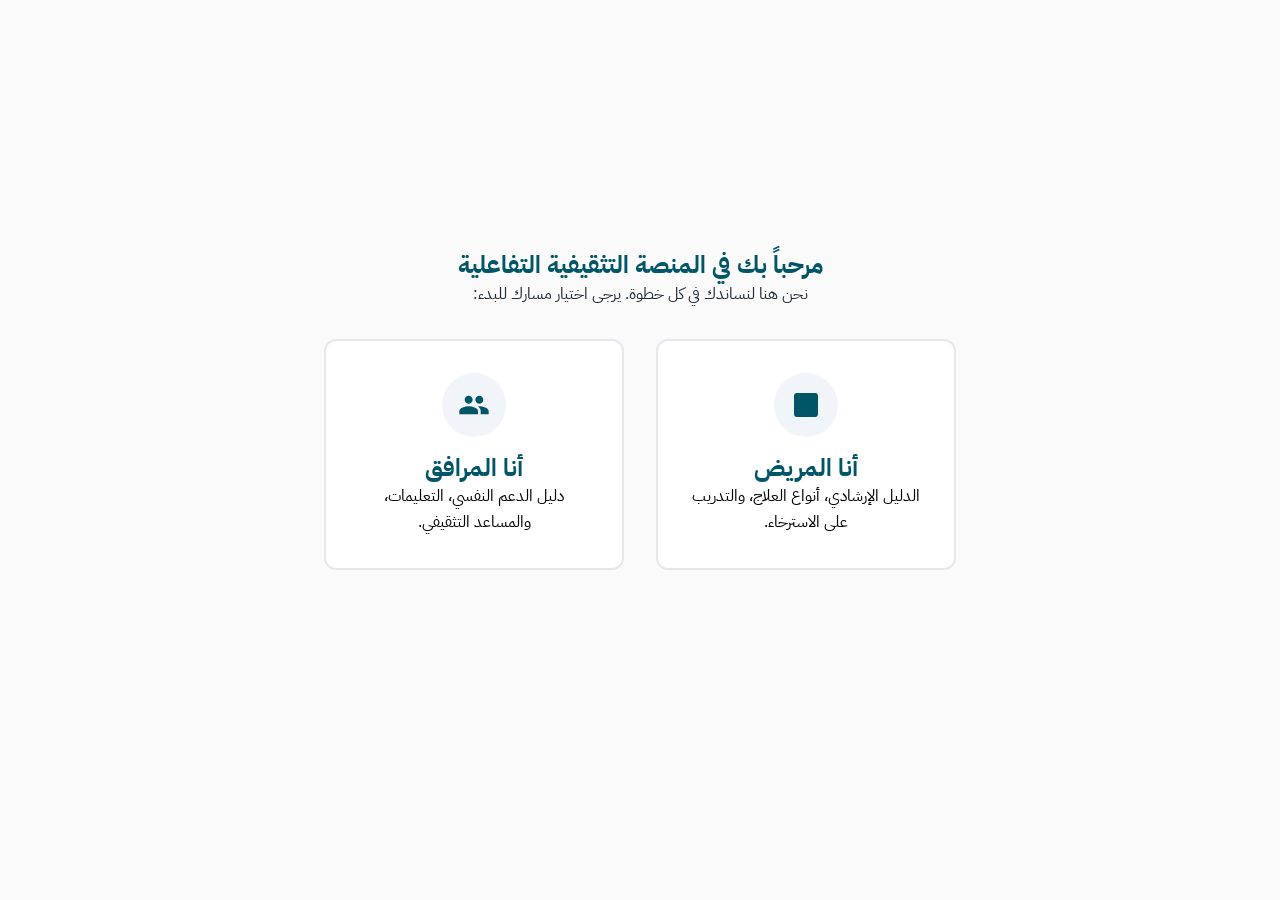
==== commit 301a944b: "Update print statement from 'Hello' to 'Goodbye'" ====
--- a/index.html
+++ b/index.html
@@ -20,12 +20,21 @@
                 </svg>
                 <span>KAMC Oncology</span>
             </div>
-            <div class="header-info">
+            
+            <!-- روابط التنقل المباشرة -->
+            <nav class="top-nav" id="topNav">
+                <a href="#patient-education" class="nav-link">التثقيف</a>
+                <a href="#patient-treatment" class="nav-link">العلاج</a>
+                <a href="#patient-dibh" class="nav-link">تدرّب (DIBH)</a>
+            </nav>
+
+            <div class="header-info hidden-mobile">
                 <span id="headerUserType" class="badge"></span>
                 <span id="headerStepName" class="step-name"></span>
             </div>
+            
             <div class="header-actions">
-                <span id="headerProgressText" class="progress-text"></span>
+                <span id="headerProgressText" class="progress-text hidden-mobile"></span>
                 <button id="btnGoHome" class="btn btn-outline btn-sm">الرئيسية</button>
             </div>
         </div>
@@ -35,10 +44,10 @@
     </header>
 
     <main id="appMain">
-        <!-- ================= الشاشة 0: الصفحة الرئيسية (اختيار المستخدم) ================= -->
+        <!-- ================= الشاشة 0: الصفحة الرئيسية ================= -->
         <section id="screen-home" class="screen active">
-            <div class="home-container">
-                <div class="text-center mb-4">
+            <div class="home-container text-center">
+                <div class="mb-4">
                     <h1 class="hero-title">مرحباً بك في المنصة التثقيفية التفاعلية</h1>
                     <p class="hero-desc">نحن هنا لنساندك في كل خطوة. يرجى اختيار مسارك للبدء:</p>
                 </div>
@@ -63,7 +72,7 @@
 
         <!-- ================= مسار المريض ================= -->
         
-        <!-- الشاشة 1: نظرة عامة (خريطة الرحلة) -->
+        <!-- الشاشة 1: التثقيف -->
         <section id="screen-patient-journey" class="screen">
             <div class="container content-container">
                 <h2 class="section-title">نظرة عامة على التثقيف: رحلة العلاج</h2>
@@ -83,7 +92,7 @@
             </div>
         </section>
 
-        <!-- الشاشة 2: المحتوى التثقيفي (أنواع العلاج) -->
+        <!-- الشاشة 2: العلاج -->
         <section id="screen-patient-treatment" class="screen">
             <div class="container content-container">
                 <h2 class="section-title">المحتوى التثقيفي: استكشاف أنواع العلاج</h2>
@@ -100,7 +109,7 @@
             </div>
         </section>
 
-        <!-- الشاشة 3: التدريب (الاسترخاء الذهني) -->
+        <!-- الشاشة 3: DIBH -->
         <section id="screen-patient-breathing" class="screen bg-dark">
             <div class="container content-container text-center text-light">
                 <h2 class="section-title title-light">التدريب والتطبيق: أداة الاسترخاء الذهني</h2>
@@ -136,7 +145,7 @@
 
         <!-- ================= مسار المرافق ================= -->
 
-        <!-- الشاشة 1: نظرة عامة للمرافق -->
+        <!-- الشاشة 1: نظرة عامة -->
         <section id="screen-comp-overview" class="screen">
             <div class="container content-container text-center">
                 <h2 class="section-title">دور المرافق والمساندة</h2>
@@ -153,7 +162,7 @@
             </div>
         </section>
 
-        <!-- الشاشة 2: المحتوى التثقيفي (الأكورديون) -->
+        <!-- الشاشة 2: دليل المرافق -->
         <section id="screen-comp-guide" class="screen">
             <div class="container content-container">
                 <h2 class="section-title">المحتوى التثقيفي: دليل المرافق</h2>
@@ -205,7 +214,7 @@
             </div>
         </section>
 
-        <!-- الشاشة 3: التدريب والمساعدة (المحادثة) -->
+        <!-- الشاشة 3: المحادثة -->
         <section id="screen-comp-chatbot" class="screen">
             <div class="container content-container">
                 <h2 class="section-title">التدريب والأدوات: المساعد التثقيفي KAMC</h2>
@@ -253,7 +262,7 @@
         </section>
     </main>
 
-    <!-- شريط التنقل السفلي الثابت (يظهر داخل المسارات فقط) -->
+    <!-- شريط التنقل السفلي الثابت -->
     <nav class="bottom-nav hidden" id="bottomNav">
         <div class="container nav-container">
             <button id="btnPrev" class="btn btn-outline">السابق</button>
--- a/style.css
+++ b/style.css
@@ -1,308 +1,156 @@
 /* ==========================================================================
-   DESIGN SYSTEM & VARIABLES (WCAG 2.2 AA Compliant)
+   DESIGN SYSTEM & VARIABLES 
    ========================================================================== */
-   :root {
-    /* Main Brand Colors */
-    --teal: #005666;        /* Deepened from original for text contrast */
+:root {
+    --teal: #005666;
     --teal-light: #007A8F;
     --teal-bg: #E5F0F2;
-    --rose: #BA325D;        /* Deepened pink for contrast */
-    --rose-light: #D94B78;
-    
-    /* Neutrals */
+    --rose: #BA325D;
     --bg-main: #FAFAFA;
     --bg-soft: #F1F5F9;
     --bg-dark: #111827;
     --surface: #FFFFFF;
-    
-    /* Typography Colors */
     --text-primary: #1F2937;
     --text-secondary: #4B5563;
     --text-muted: #6B7280;
     --text-light: #F9FAFB;
-    --text-light-muted: #9CA3AF;
-    
-    /* Status Colors */
     --danger: #DC2626;
     --danger-bg: #FEF2F2;
-    --warning: #F59E0B;
     --border: #E5E7EB;
-    
-    /* Typography */
     --font-sans: 'IBM Plex Sans Arabic', system-ui, sans-serif;
-    
-    /* Grid & Spacing (8pt system) */
-    --space-4: 0.25rem; --space-8: 0.5rem; --space-16: 1rem;
-    --space-24: 1.5rem; --space-32: 2rem; --space-48: 3rem; --space-64: 4rem;
-    
-    /* Radii & Shadows */
-    --radius-sm: 8px; --radius-md: 12px; --radius-lg: 16px; --radius-full: 9999px;
     --shadow-sm: 0 1px 2px rgba(0,0,0,0.05);
-    --shadow-md: 0 4px 6px -1px rgba(0,0,0,0.1), 0 2px 4px -1px rgba(0,0,0,0.06);
-    
-    /* Transitions */
+    --shadow-md: 0 4px 6px -1px rgba(0,0,0,0.1);
+    --radius-md: 12px;
+    --radius-full: 9999px;
     --trans-fast: 0.2s ease;
-    --trans-slow: 0.4s cubic-bezier(0.4, 0, 0.2, 1);
 }
 
-/* ==========================================================================
-   RESET & BASE
-   ========================================================================== */
 *, *::before, *::after { box-sizing: border-box; margin: 0; padding: 0; }
-html { scroll-behavior: smooth; font-size: 16px; }
-body { font-family: var(--font-sans); background: var(--bg-main); color: var(--text-primary); line-height: 1.6; }
-img, svg { max-width: 100%; display: block; }
-button { background: none; border: none; cursor: pointer; font: inherit; }
-ul { list-style: none; }
-a { text-decoration: none; color: inherit; }
+body { font-family: var(--font-sans); background: var(--bg-main); color: var(--text-primary); line-height: 1.6; display: flex; flex-direction: column; min-height: 100vh; }
+button, select, input { font: inherit; outline: none; }
+button { cursor: pointer; border: none; background: transparent; }
 
-/* Accessibility */
-:focus-visible { outline: 3px solid var(--rose); outline-offset: 2px; }
-.sr-only { position: absolute; width: 1px; height: 1px; padding: 0; overflow: hidden; clip: rect(0,0,0,0); white-space: nowrap; border: 0; }
-.skip-link { position: absolute; top: -50px; left: 0; background: var(--teal); color: white; padding: var(--space-8) var(--space-16); z-index: 1000; transition: top var(--trans-fast); }
-.skip-link:focus { top: 0; }
-
-/* Utility Classes */
-.container { width: 100%; max-width: 1140px; margin: 0 auto; padding-inline: var(--space-24); }
+/* Utilities */
+.container { width: 100%; max-width: 1000px; margin: 0 auto; padding-inline: 1.5rem; }
 .text-center { text-align: center; }
+.text-start { text-align: start; }
+.mb-4 { margin-bottom: 1.5rem; }
+.mt-4 { margin-top: 1.5rem; }
+.hidden { display: none !important; }
+.card-elevated { background: var(--surface); border-radius: var(--radius-md); box-shadow: var(--shadow-sm); border: 1px solid var(--border); padding: 1.5rem; }
 .text-danger { color: var(--danger); }
-.text-warning { color: var(--warning); }
-.text-muted { color: var(--text-muted); }
-.bg-soft { background: var(--bg-soft); }
-.bg-dark { background: var(--bg-dark); }
-.text-light { color: var(--text-light); }
-.text-light-muted { color: var(--text-light-muted); }
-.hidden { display: none !important; }
-.mt-4 { margin-top: var(--space-24); }
-.mb-2 { margin-bottom: var(--space-8); }
-.mb-4 { margin-bottom: var(--space-16); }
+.text-warning { color: #F59E0B; }
 
 /* Typography */
 h1, h2, h3 { color: var(--teal); line-height: 1.3; font-weight: 700; }
-h1.title-light, h2.title-light { color: var(--text-light); }
-.section-header { margin-bottom: var(--space-48); }
-.section-title { font-size: clamp(1.75rem, 4vw, 2.25rem); margin-bottom: var(--space-8); }
-.section-subtitle { font-size: 1.125rem; color: var(--text-secondary); max-width: 700px; margin-inline: auto; }
+.section-title { font-size: 1.75rem; margin-bottom: 0.5rem; }
+.section-subtitle { font-size: 1.1rem; color: var(--text-secondary); max-width: 700px; margin-inline: auto; }
+.title-light, .text-light { color: var(--text-light); }
+.text-light-muted { color: #9CA3AF; }
 
 /* Buttons */
-.btn { display: inline-flex; align-items: center; justify-content: center; padding: 0.75rem 1.5rem; border-radius: var(--radius-full); font-weight: 600; font-size: 1rem; transition: all var(--trans-fast); min-height: 48px; }
-.btn-sm { padding: 0.5rem 1rem; min-height: 40px; font-size: 0.875rem; }
-.btn-lg { padding: 1rem 2rem; font-size: 1.125rem; }
+.btn { display: inline-flex; align-items: center; justify-content: center; padding: 0.75rem 1.5rem; border-radius: var(--radius-full); font-weight: 600; transition: all var(--trans-fast); }
 .btn-primary { background: var(--teal); color: white; }
-.btn-primary:hover:not(:disabled) { background: var(--teal-light); transform: translateY(-2px); box-shadow: var(--shadow-md); }
-.btn-primary:disabled { opacity: 0.6; cursor: not-allowed; }
+.btn-primary:hover { background: var(--teal-light); }
 .btn-secondary { background: var(--rose); color: white; }
-.btn-secondary:hover { background: var(--rose-light); transform: translateY(-2px); }
 .btn-outline { border: 2px solid var(--teal); color: var(--teal); }
-.btn-outline:hover:not(:disabled) { background: var(--teal); color: white; }
-.btn-outline:disabled { opacity: 0.5; border-color: var(--text-muted); color: var(--text-muted); cursor: not-allowed; }
-.outline-light { border-color: var(--text-light-muted); color: var(--text-light); }
-.outline-light:hover { border-color: var(--surface); background: transparent; color: var(--surface); }
-.btn-text { color: var(--text-muted); font-weight: 500; }
-.btn-text:hover { color: var(--teal); text-decoration: underline; }
+.btn-outline:hover { background: var(--teal); color: white; }
+.btn-sm { padding: 0.4rem 1rem; font-size: 0.875rem; }
 
-/* Layout Elements */
-section { padding-block: var(--space-64); }
-.card-elevated { background: var(--surface); border-radius: var(--radius-lg); box-shadow: var(--shadow-sm); border: 1px solid var(--border); }
+/* ================= SPA Layout ================= */
+#appMain { flex: 1; display: flex; flex-direction: column; padding-bottom: 80px; }
+.screen { display: none; padding-block: 2rem; animation: fadeIn 0.4s ease forwards; flex: 1; }
+.screen.active { display: flex; flex-direction: column; align-items: center; justify-content: center; }
+.content-container { width: 100%; max-width: 900px; }
 
-/* ==========================================================================
-   HEADER & NAVIGATION
-   ========================================================================== */
-.main-header { position: sticky; top: 0; z-index: 100; background: rgba(255,255,255,0.95); backdrop-filter: blur(8px); border-bottom: 1px solid var(--border); padding-block: var(--space-16); }
-.header-container { display: flex; justify-content: space-between; align-items: center; }
-.brand { display: flex; align-items: center; gap: var(--space-8); font-weight: 700; color: var(--teal); font-size: 1.25rem; }
-.main-nav { display: flex; align-items: center; gap: var(--space-32); }
-.nav-list { display: flex; gap: var(--space-16); }
-.nav-list a { padding: var(--space-8); color: var(--text-primary); font-weight: 500; transition: color var(--trans-fast); }
-.nav-list a:hover { color: var(--rose); }
-.nav-actions { display: flex; gap: var(--space-8); }
-.menu-toggle { display: none; width: 44px; height: 44px; position: relative; }
-.hamburger, .hamburger::before, .hamburger::after { content: ''; position: absolute; width: 24px; height: 2px; background: var(--teal); left: 10px; transition: var(--trans-fast); }
-.hamburger { top: 21px; }
-.hamburger::before { top: -8px; left: 0; }
-.hamburger::after { top: 8px; left: 0; }
-
-/* ==========================================================================
-   HERO SECTION (Grid Balanced)
-   ========================================================================== */
-.hero-grid { display: grid; grid-template-columns: 1fr 1fr; gap: var(--space-48); align-items: center; }
-.medical-badge { display: inline-flex; align-items: center; gap: var(--space-4); background: var(--teal-bg); color: var(--teal); padding: var(--space-4) var(--space-16); border-radius: var(--radius-full); font-size: 0.875rem; font-weight: 600; margin-bottom: var(--space-16); }
-.hero-title { font-size: clamp(2rem, 4vw, 3.5rem); margin-bottom: var(--space-16); }
-.hero-desc { font-size: 1.125rem; margin-bottom: var(--space-32); }
-
-.path-grid { display: grid; grid-template-columns: 1fr 1fr; gap: var(--space-16); }
-.path-card { background: var(--surface); border: 1px solid var(--border); border-radius: var(--radius-lg); padding: var(--space-24); text-align: start; transition: all var(--trans-fast); display: flex; flex-direction: column; gap: var(--space-16); position: relative; overflow: hidden; }
-.path-card .icon-wrapper { width: 48px; height: 48px; background: var(--bg-soft); border-radius: var(--radius-md); display: flex; align-items: center; justify-content: center; color: var(--teal); transition: var(--trans-fast); }
-.path-card .icon-wrapper svg { width: 24px; height: 24px; }
-.path-card h2 { font-size: 1.125rem; margin-bottom: var(--space-4); color: var(--text-primary); transition: color var(--trans-fast); }
-.path-card p { font-size: 0.875rem; color: var(--text-secondary); margin: 0; }
-.path-card:hover { border-color: var(--teal); box-shadow: var(--shadow-md); transform: translateY(-4px); }
-.path-card:hover .icon-wrapper { background: var(--teal); color: white; }
-.path-card:hover h2 { color: var(--teal); }
-
-/* ==========================================================================
-   JOURNEY STEPPER
-   ========================================================================== */
-.stepper-container { position: relative; max-width: 800px; margin: 0 auto var(--space-32); padding-top: var(--space-16); }
-.stepper-track { position: absolute; top: 38px; left: 0; right: 0; height: 4px; background: var(--border); border-radius: 2px; z-index: 1; }
-.stepper-progress { position: absolute; top: 0; right: 0; height: 100%; background: var(--teal); transition: width var(--trans-slow); width: 0%; }
-[dir="ltr"] .stepper-progress { right: auto; left: 0; }
-.stepper-steps { display: flex; justify-content: space-between; position: relative; z-index: 2; }
-.step-btn { display: flex; flex-direction: column; align-items: center; gap: var(--space-8); width: 60px; outline-offset: 4px; }
-.step-num { width: 48px; height: 48px; background: var(--surface); border: 3px solid var(--border); border-radius: 50%; display: flex; align-items: center; justify-content: center; font-weight: 700; color: var(--text-muted); transition: all var(--trans-fast); }
-.step-lbl { font-size: 0.875rem; font-weight: 600; color: var(--text-muted); transition: color var(--trans-fast); }
-.step-btn.active .step-num, .step-btn:hover .step-num { border-color: var(--teal); color: var(--teal); }
-.step-btn.active .step-num { background: var(--teal); color: white; transform: scale(1.1); box-shadow: var(--shadow-sm); }
-.step-btn.active .step-lbl { color: var(--teal); }
-
-.journey-content { max-width: 800px; margin: 0 auto; padding: var(--space-32); min-height: 200px; animation: fadeIn var(--trans-fast); }
 @keyframes fadeIn { from { opacity: 0; transform: translateY(10px); } to { opacity: 1; transform: translateY(0); } }
 
-.journey-details-grid { display: grid; grid-template-columns: 1fr; gap: var(--space-16); margin-top: var(--space-16); }
-.detail-box { background: var(--bg-soft); padding: var(--space-16); border-radius: var(--radius-md); border-right: 4px solid var(--teal); }
-[dir="ltr"] .detail-box { border-right: none; border-left: 4px solid var(--teal); }
-.detail-box h4 { margin-bottom: var(--space-8); font-size: 1rem; }
+/* ================= Header ================= */
+.app-header { position: sticky; top: 0; z-index: 100; background: var(--surface); border-bottom: 1px solid var(--border); box-shadow: var(--shadow-sm); }
+.header-container { display: flex; justify-content: space-between; align-items: center; padding: 1rem 1.5rem; max-width: 1200px; margin: 0 auto; }
+.brand { display: flex; align-items: center; gap: 0.5rem; font-weight: 700; color: var(--teal); }
+.header-info { display: flex; align-items: center; gap: 1rem; flex: 1; justify-content: center; }
+.badge { background: var(--teal-bg); color: var(--teal); padding: 0.25rem 0.75rem; border-radius: var(--radius-full); font-size: 0.875rem; font-weight: 600; }
+.step-name { font-weight: 600; color: var(--text-primary); }
+.header-actions { display: flex; align-items: center; gap: 1rem; }
+.progress-text { font-size: 0.875rem; color: var(--text-secondary); font-weight: 500; }
+.progress-bar-container { width: 100%; height: 4px; background: var(--bg-soft); }
+.progress-bar-fill { height: 100%; background: var(--rose); width: 0%; transition: width 0.3s ease; }
 
-/* ==========================================================================
-   TREATMENT TABS
-   ========================================================================== */
-.split-layout { display: grid; grid-template-columns: 250px 1fr; gap: var(--space-32); align-items: start; }
-.treatment-tabs { display: flex; flex-direction: column; gap: var(--space-8); }
-.tab-btn { padding: var(--space-16); text-align: start; border-radius: var(--radius-md); font-weight: 600; color: var(--text-secondary); border: 1px solid transparent; transition: all var(--trans-fast); position: relative; }
-.tab-btn:hover { background: var(--surface); border-color: var(--border); }
-.tab-btn.active { background: var(--surface); color: var(--teal); border-color: var(--border); box-shadow: var(--shadow-sm); }
-.tab-btn.active::before { content: ''; position: absolute; right: 0; top: 10%; bottom: 10%; width: 4px; background: var(--teal); border-radius: 4px; }
-[dir="ltr"] .tab-btn.active::before { right: auto; left: 0; }
+/* ================= Bottom Nav ================= */
+.bottom-nav { position: fixed; bottom: 0; width: 100%; background: var(--surface); border-top: 1px solid var(--border); padding: 1rem 0; box-shadow: 0 -4px 6px rgba(0,0,0,0.05); z-index: 100; }
+.nav-container { display: flex; justify-content: space-between; }
 
-.treatment-details { padding: var(--space-32); min-height: 300px; animation: fadeIn var(--trans-fast); }
-.bullet-list { list-style: none; margin-top: var(--space-16); }
-.bullet-list li { position: relative; padding-inline-start: var(--space-24); margin-bottom: var(--space-8); color: var(--text-secondary); }
-.bullet-list li::before { content: '•'; position: absolute; inset-inline-start: 8px; color: var(--teal); font-size: 1.5rem; line-height: 1; top: -4px; }
+/* ================= Home Role Selection ================= */
+.role-selection { display: flex; gap: 2rem; justify-content: center; margin-top: 2rem; flex-wrap: wrap; }
+.role-card { background: var(--surface); border: 2px solid var(--border); border-radius: var(--radius-md); padding: 2rem; width: 300px; text-align: center; transition: all var(--trans-fast); }
+.role-card:hover { border-color: var(--teal); box-shadow: var(--shadow-md); transform: translateY(-5px); }
+.role-card .icon-wrapper { width: 64px; height: 64px; background: var(--bg-soft); border-radius: 50%; display: flex; align-items: center; justify-content: center; margin: 0 auto 1rem; color: var(--teal); }
+.role-card svg { width: 32px; height: 32px; }
 
-/* ==========================================================================
-   BREATHING EXERCISE (Restored & Enhanced)
-   ========================================================================== */
-.breathing-section { border-top: 4px solid var(--teal-light); }
-.breath-setup { margin-bottom: var(--space-32); }
-.custom-select { padding: 8px 16px; border-radius: var(--radius-full); border: 1px solid var(--text-muted); background: var(--bg-dark); color: white; font-family: inherit; font-size: 1rem; cursor: pointer; }
+/* ================= Journey Stepper (Original) ================= */
+.stepper-container { position: relative; width: 100%; margin-bottom: 2rem; }
+.stepper-track { position: absolute; top: 20px; left: 0; right: 0; height: 4px; background: var(--border); z-index: 1; }
+.stepper-progress { position: absolute; top: 0; right: 0; height: 100%; background: var(--teal); transition: 0.3s; width: 0; }
+.stepper-steps { display: flex; justify-content: space-between; position: relative; z-index: 2; }
+.step-btn { display: flex; flex-direction: column; align-items: center; gap: 0.5rem; }
+.step-num { width: 40px; height: 40px; background: var(--surface); border: 3px solid var(--border); border-radius: 50%; display: flex; align-items: center; justify-content: center; font-weight: 700; color: var(--text-muted); }
+.step-btn.active .step-num { border-color: var(--teal); background: var(--teal); color: white; }
+.journey-details-grid { display: grid; grid-template-columns: 1fr; gap: 1rem; }
+.detail-box { background: var(--bg-soft); padding: 1rem; border-radius: var(--radius-md); border-right: 4px solid var(--teal); }
 
-.breath-ui { position: relative; width: 280px; height: 280px; margin: 0 auto var(--space-32); display: flex; align-items: center; justify-content: center; }
+/* ================= Treatment Tabs (Original) ================= */
+.split-layout { display: grid; grid-template-columns: 200px 1fr; gap: 2rem; align-items: start; }
+.treatment-tabs { display: flex; flex-direction: column; gap: 0.5rem; }
+.tab-btn { padding: 1rem; text-align: start; border-radius: var(--radius-md); font-weight: 600; color: var(--text-secondary); transition: 0.2s; border: 1px solid transparent; }
+.tab-btn.active { background: var(--teal-bg); color: var(--teal); border-color: var(--teal-light); }
+.bullet-list { list-style: none; margin-top: 1rem; padding: 0; }
+.bullet-list li { position: relative; padding-inline-start: 1.5rem; margin-bottom: 0.5rem; }
+.bullet-list li::before { content: '•'; position: absolute; right: 0; color: var(--teal); font-size: 1.5rem; line-height: 1; top: -4px; }
+.border-danger-left { border-right: 4px solid var(--danger); background: var(--danger-bg); padding: 1rem; border-radius: 8px; }
+
+/* ================= Breathing Exercise (Original) ================= */
+.bg-dark { background: var(--bg-dark); }
+.breath-ui { position: relative; width: 250px; height: 250px; margin: 0 auto; display: flex; align-items: center; justify-content: center; }
 .breath-circle-bg { position: absolute; inset: 0; border: 2px dashed rgba(255,255,255,0.2); border-radius: 50%; }
 .breath-circle { position: absolute; width: 100%; height: 100%; background: radial-gradient(circle, var(--teal-light) 0%, transparent 70%); border-radius: 50%; opacity: 0.5; transform: scale(0.3); transition: transform 0.5s linear; }
 .breath-text { position: relative; z-index: 2; display: flex; flex-direction: column; align-items: center; }
-.phase-text { font-size: 2rem; font-weight: 700; color: white; text-shadow: 0 2px 4px rgba(0,0,0,0.3); margin-bottom: var(--space-8); }
-.time-text { font-size: 1.5rem; font-variant-numeric: tabular-nums; opacity: 0.8; }
-
-/* CSS Classes for Animation states controlled by JS */
+.phase-text { font-size: 1.5rem; font-weight: 700; color: white; }
+.time-text { font-size: 1.25rem; opacity: 0.8; }
 .breath-circle.inhale { transform: scale(1); transition-duration: 4s; }
 .breath-circle.hold { transform: scale(1); transition-duration: 0s; }
 .breath-circle.exhale { transform: scale(0.3); transition-duration: 6s; }
+.breath-controls { display: flex; justify-content: center; gap: 1rem; }
+.custom-select { padding: 8px 16px; border-radius: var(--radius-full); }
 
-.breath-controls { display: flex; justify-content: center; gap: var(--space-16); }
+/* ================= Accordion (Original) ================= */
+.accordion-group { display: flex; flex-direction: column; gap: 1rem; }
+.accordion-trigger { width: 100%; display: flex; justify-content: space-between; align-items: center; font-size: 1.1rem; font-weight: 600; padding: 0; }
+.accordion-trigger .chevron { width: 24px; height: 24px; fill: var(--text-muted); transition: 0.3s; }
+.accordion-trigger[aria-expanded="true"] { color: var(--teal); margin-bottom: 1rem; }
+.accordion-trigger[aria-expanded="true"] .chevron { transform: rotate(180deg); fill: var(--teal); }
+.accordion-content { max-height: 0; overflow: hidden; transition: max-height 0.4s ease; }
+.accordion-content .content-inner { color: var(--text-secondary); border-top: 1px solid var(--border); padding-top: 1rem; }
 
-/* ==========================================================================
-   CAREGIVER ACCORDION
-   ========================================================================== */
-.accordion-group { max-width: 800px; margin: 0 auto; display: flex; flex-direction: column; gap: var(--space-16); }
-.accordion-item { overflow: hidden; }
-.accordion-trigger { width: 100%; display: flex; justify-content: space-between; align-items: center; padding: var(--space-24); font-size: 1.125rem; font-weight: 600; color: var(--text-primary); text-align: start; }
-.accordion-trigger .chevron { width: 24px; height: 24px; fill: var(--text-muted); transition: transform var(--trans-fast); }
-.accordion-trigger[aria-expanded="true"] { color: var(--teal); padding-bottom: var(--space-8); }
-.accordion-trigger[aria-expanded="true"] .chevron { transform: rotate(180deg); fill: var(--teal); }
-
-.accordion-content { max-height: 0; overflow: hidden; transition: max-height var(--trans-slow); }
-.accordion-content .content-inner { padding: 0 var(--space-24) var(--space-24) var(--space-24); color: var(--text-secondary); }
-.border-danger-left { border-right: 4px solid var(--danger); background: var(--danger-bg); padding: var(--space-16); border-radius: var(--radius-sm); }
-[dir="ltr"] .border-danger-left { border-right: none; border-left: 4px solid var(--danger); }
-
-/* ==========================================================================
-   VIDEO LIBRARY
-   ========================================================================== */
-.video-grid { display: grid; grid-template-columns: repeat(auto-fit, minmax(300px, 1fr)); gap: var(--space-32); }
-.video-card { background: var(--surface); border: 1px solid var(--border); border-radius: var(--radius-lg); overflow: hidden; cursor: pointer; transition: transform var(--trans-fast); display: flex; flex-direction: column; }
-.video-card:hover { transform: translateY(-4px); box-shadow: var(--shadow-md); border-color: var(--teal-light); }
-.vid-thumb { height: 180px; position: relative; display: flex; align-items: center; justify-content: center; }
-.vid-overlay { position: absolute; inset: 0; background: linear-gradient(180deg, transparent 50%, rgba(0,0,0,0.6)); }
-.play-icon { width: 64px; height: 64px; fill: white; z-index: 2; transition: transform var(--trans-fast); filter: drop-shadow(0 4px 4px rgba(0,0,0,0.3)); }
-.video-card:hover .play-icon { transform: scale(1.1); }
-.vid-duration { position: absolute; bottom: 8px; right: 8px; background: rgba(0,0,0,0.8); color: white; padding: 2px 8px; border-radius: 4px; font-size: 0.75rem; font-weight: 600; z-index: 2; }
-[dir="rtl"] .vid-duration { right: auto; left: 8px; }
-.vid-info { padding: var(--space-16); }
-.vid-info h3 { font-size: 1.125rem; margin-bottom: var(--space-8); }
-.vid-info p { font-size: 0.875rem; color: var(--text-secondary); margin: 0; }
-
-/* ==========================================================================
-   CHATBOT (Educational Guide)
-   ========================================================================== */
-.chat-wrapper { max-width: 700px; margin: 0 auto; height: 500px; display: flex; flex-direction: column; border: 1px solid var(--border); overflow: hidden; }
-.chat-header { background: var(--teal); color: white; padding: var(--space-16); display: flex; justify-content: space-between; align-items: center; }
-.chat-title-area { display: flex; align-items: center; gap: var(--space-8); }
-.chat-title { font-size: 1.125rem; color: white; margin: 0; }
-.chat-header .btn-text { color: rgba(255,255,255,0.8); }
-.chat-header .btn-text:hover { color: white; text-decoration: none; }
-
-.chat-body { flex: 1; background: var(--bg-main); padding: var(--space-16); overflow-y: auto; display: flex; flex-direction: column; gap: var(--space-16); }
+/* ================= Chatbot ================= */
+.chat-wrapper { display: flex; flex-direction: column; height: 400px; border: 1px solid var(--border); overflow: hidden; }
+.chat-header { background: var(--teal); padding: 1rem; display: flex; justify-content: space-between; color: white; }
+.chat-body { flex: 1; background: var(--bg-main); padding: 1rem; overflow-y: auto; display: flex; flex-direction: column; gap: 1rem; }
 .message { display: flex; width: 100%; }
 .message.assistant { justify-content: flex-start; }
 .message.user { justify-content: flex-end; }
-.bubble { max-width: 85%; padding: 12px 16px; border-radius: var(--radius-lg); font-size: 0.95rem; line-height: 1.5; animation: fadeIn var(--trans-fast); }
-.assistant .bubble { background: var(--surface); border: 1px solid var(--border); border-bottom-right-radius: 4px; color: var(--text-primary); }
-[dir="ltr"] .assistant .bubble { border-bottom-right-radius: var(--radius-lg); border-bottom-left-radius: 4px; }
-.user .bubble { background: var(--teal); color: white; border-bottom-left-radius: 4px; }
-[dir="ltr"] .user .bubble { border-bottom-left-radius: var(--radius-lg); border-bottom-right-radius: 4px; }
+.bubble { max-width: 80%; padding: 10px 14px; border-radius: var(--radius-md); font-size: 0.95rem; }
+.assistant .bubble { background: var(--surface); border: 1px solid var(--border); }
+.user .bubble { background: var(--teal); color: white; }
+.chat-footer { padding: 1rem; background: var(--surface); border-top: 1px solid var(--border); }
+.suggestions { display: flex; gap: 0.5rem; margin-bottom: 0.5rem; }
+.chip { padding: 4px 10px; background: var(--bg-soft); border-radius: var(--radius-full); font-size: 0.85rem; }
+.input-group { display: flex; gap: 0.5rem; }
+.input-group input { flex: 1; padding: 10px; border: 1px solid var(--border); border-radius: var(--radius-md); }
 
-.chat-footer { background: var(--surface); border-top: 1px solid var(--border); padding: var(--space-16); display: flex; flex-direction: column; gap: var(--space-8); }
-.suggestions { display: flex; gap: var(--space-8); overflow-x: auto; scrollbar-width: none; padding-bottom: 4px; }
-.chip { padding: 6px 12px; background: var(--bg-soft); border: 1px solid var(--border); border-radius: var(--radius-full); font-size: 0.875rem; color: var(--text-secondary); white-space: nowrap; transition: background var(--trans-fast); }
-.chip:hover { background: var(--teal-bg); border-color: var(--teal); color: var(--teal); }
-
-.input-group { display: flex; gap: var(--space-8); }
-.input-group input { flex: 1; padding: 12px 16px; border: 1px solid var(--border); border-radius: var(--radius-full); font-family: inherit; font-size: 1rem; transition: border-color var(--trans-fast); }
-.input-group input:focus { outline: none; border-color: var(--teal); box-shadow: 0 0 0 3px rgba(0, 86, 102, 0.1); }
-
-/* ==========================================================================
-   FOOTER & MODALS
-   ========================================================================== */
-.main-footer { background: var(--bg-dark); color: var(--text-light); padding-block: var(--space-48); border-top: 4px solid var(--teal); }
-
-.custom-modal { margin: auto; padding: 0; border: none; border-radius: var(--radius-lg); background: transparent; width: 90vw; max-width: 800px; box-shadow: var(--shadow-lg); }
-.custom-modal::backdrop { background: rgba(17, 24, 39, 0.8); backdrop-filter: blur(4px); }
-.modal-content { background: var(--bg-dark); position: relative; border: 1px solid rgba(255,255,255,0.1); border-radius: var(--radius-lg); overflow: hidden; }
-.close-btn { position: absolute; top: 16px; right: 16px; width: 32px; height: 32px; background: rgba(255,255,255,0.1); color: white; border-radius: 50%; display: flex; align-items: center; justify-content: center; font-size: 1.5rem; transition: background var(--trans-fast); z-index: 10; }
-[dir="rtl"] .close-btn { right: auto; left: 16px; }
-.close-btn:hover { background: var(--danger); }
-.video-player-placeholder { padding-bottom: 56.25%; height: 0; display: flex; flex-direction: column; align-items: center; justify-content: center; text-align: center; padding-inline: 20px; }
-
-.toast-container { position: fixed; bottom: 24px; left: 50%; transform: translateX(-50%); display: flex; flex-direction: column; gap: 8px; z-index: 9999; }
-.toast { background: var(--teal); color: white; padding: 12px 24px; border-radius: var(--radius-full); font-size: 0.9rem; font-weight: 500; box-shadow: var(--shadow-md); animation: slideUp 0.3s ease forwards; }
-@keyframes slideUp { from { opacity: 0; transform: translateY(20px); } to { opacity: 1; transform: translateY(0); } }
-
-/* ==========================================================================
-   RESPONSIVE (Mobile adjustments)
-   ========================================================================== */
+/* Responsive adjustments */
 @media (max-width: 768px) {
-    .menu-toggle { display: block; }
-    .main-nav { position: fixed; top: 76px; left: 0; right: 0; background: var(--surface); flex-direction: column; padding: var(--space-24); box-shadow: var(--shadow-md); transform: translateY(-150%); transition: transform var(--trans-slow); border-bottom: 1px solid var(--border); }
-    .main-nav.active { transform: translateY(0); }
-    .nav-list { flex-direction: column; align-items: center; width: 100%; }
-    .nav-actions { margin-top: var(--space-16); flex-direction: column; width: 100%; }
-    
-    .hero-grid { grid-template-columns: 1fr; text-align: center; gap: var(--space-32); }
-    .path-grid { grid-template-columns: 1fr; }
-    .path-card { align-items: center; text-align: center; }
-    
-    .stepper-steps { overflow-x: auto; padding-bottom: 8px; justify-content: flex-start; gap: 32px; }
-    .stepper-track { top: 24px; }
-    .step-num { width: 32px; height: 32px; font-size: 0.875rem; border-width: 2px; }
-    
-    .split-layout { grid-template-columns: 1fr; gap: var(--space-16); }
-    .treatment-tabs { flex-direction: row; overflow-x: auto; padding-bottom: 4px; border-bottom: 1px solid var(--border); }
-    .tab-btn { white-space: nowrap; border: none; border-radius: 0; padding: var(--space-8) var(--space-16); }
-    .tab-btn.active { box-shadow: none; border-bottom: 3px solid var(--teal); }
-    .tab-btn.active::before { display: none; }
-    .treatment-details { padding: var(--space-16); min-height: auto; }
+    .split-layout { grid-template-columns: 1fr; gap: 1rem; }
+    .treatment-tabs { flex-direction: row; overflow-x: auto; }
+    .header-info { display: none; } /* إخفاء التفاصيل في الجوال لتوفير المساحة */
 }
-
-@media (prefers-reduced-motion: reduce) {
-    * { animation-duration: 0.01ms !important; transition-duration: 0.01ms !important; }
-}
